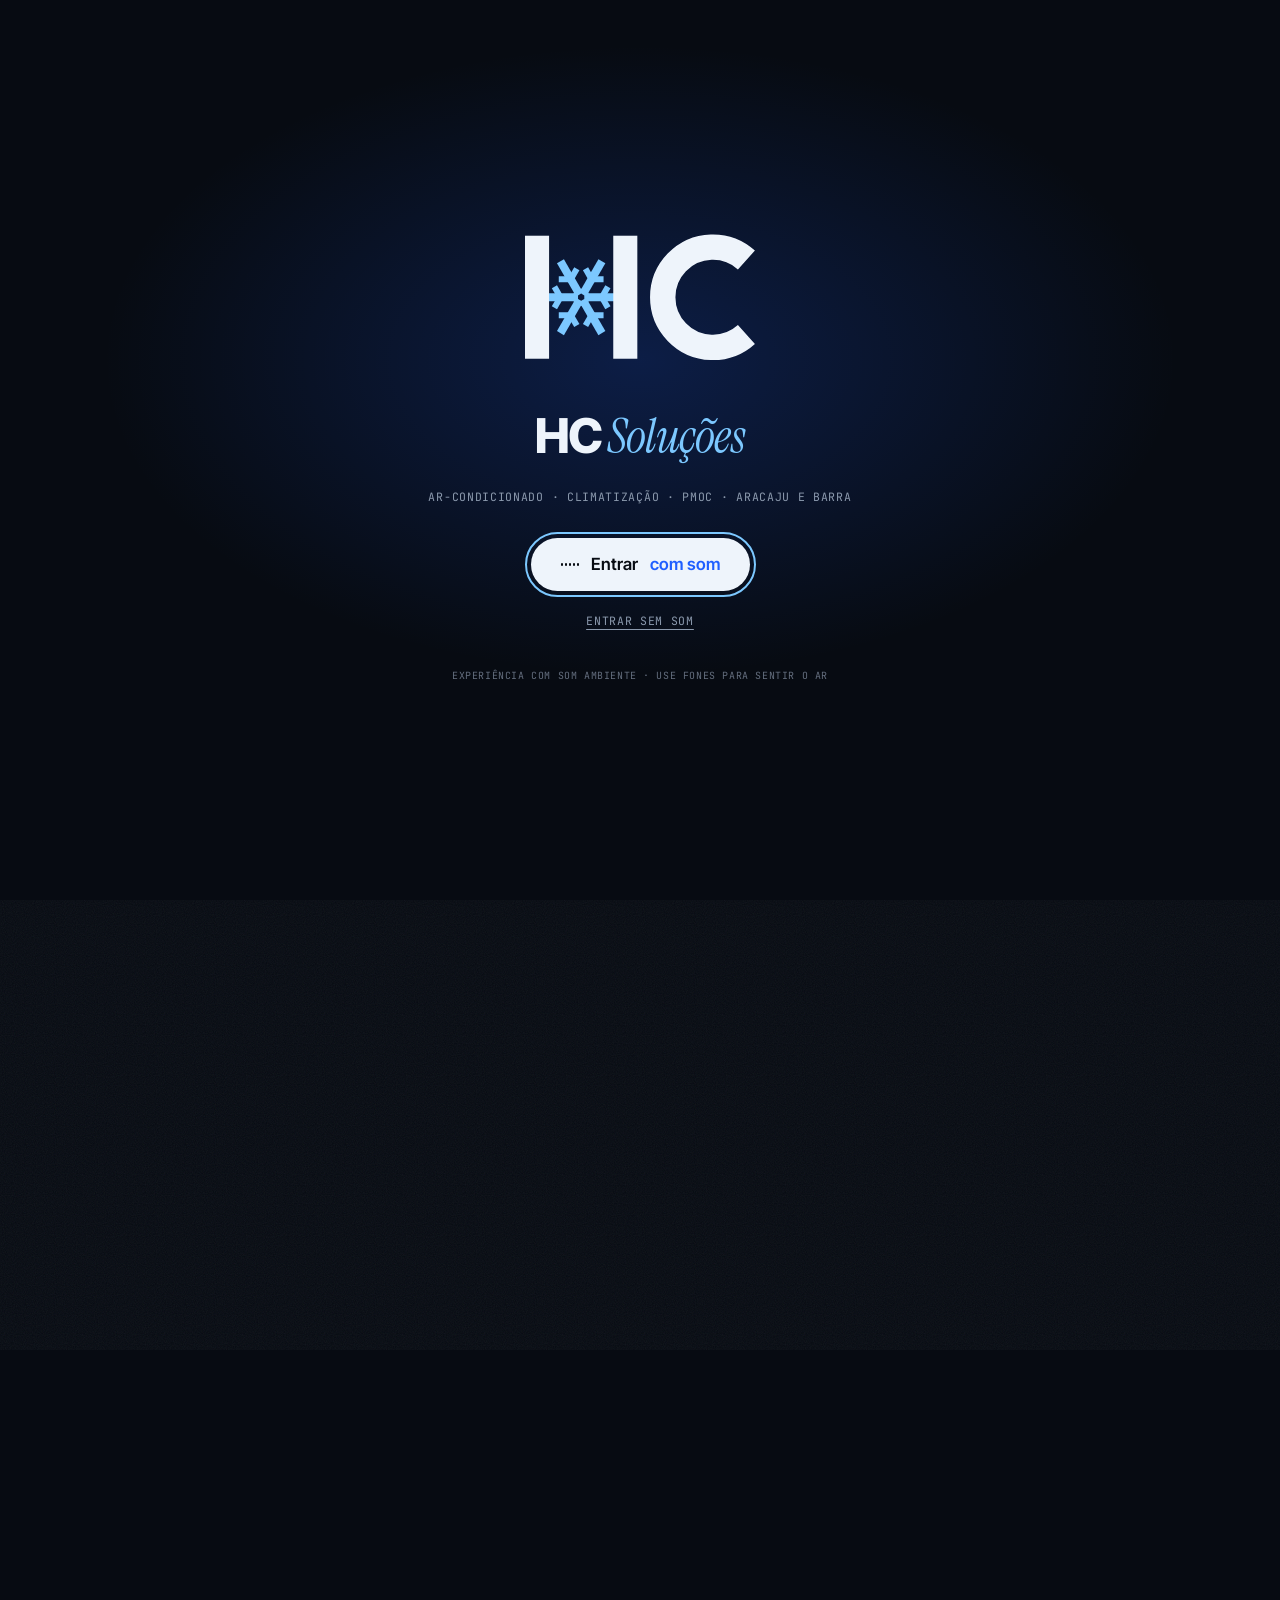
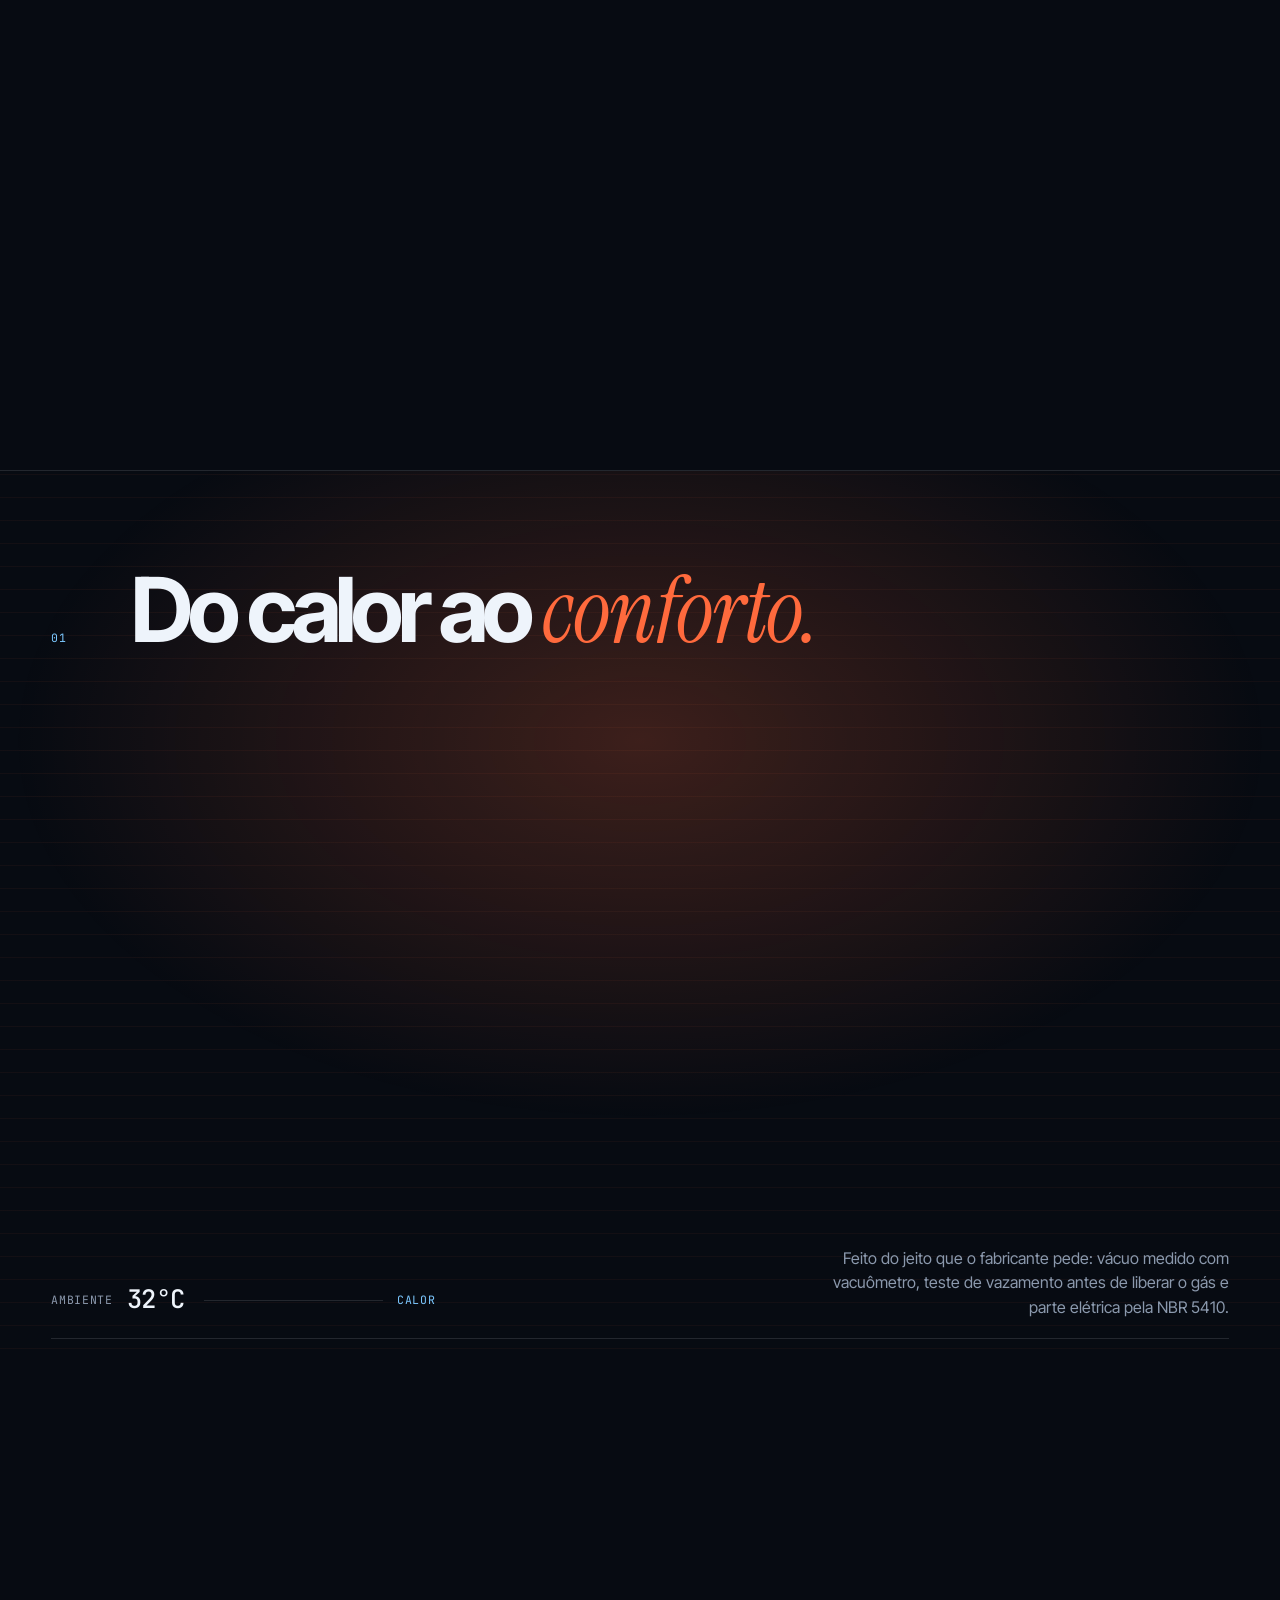
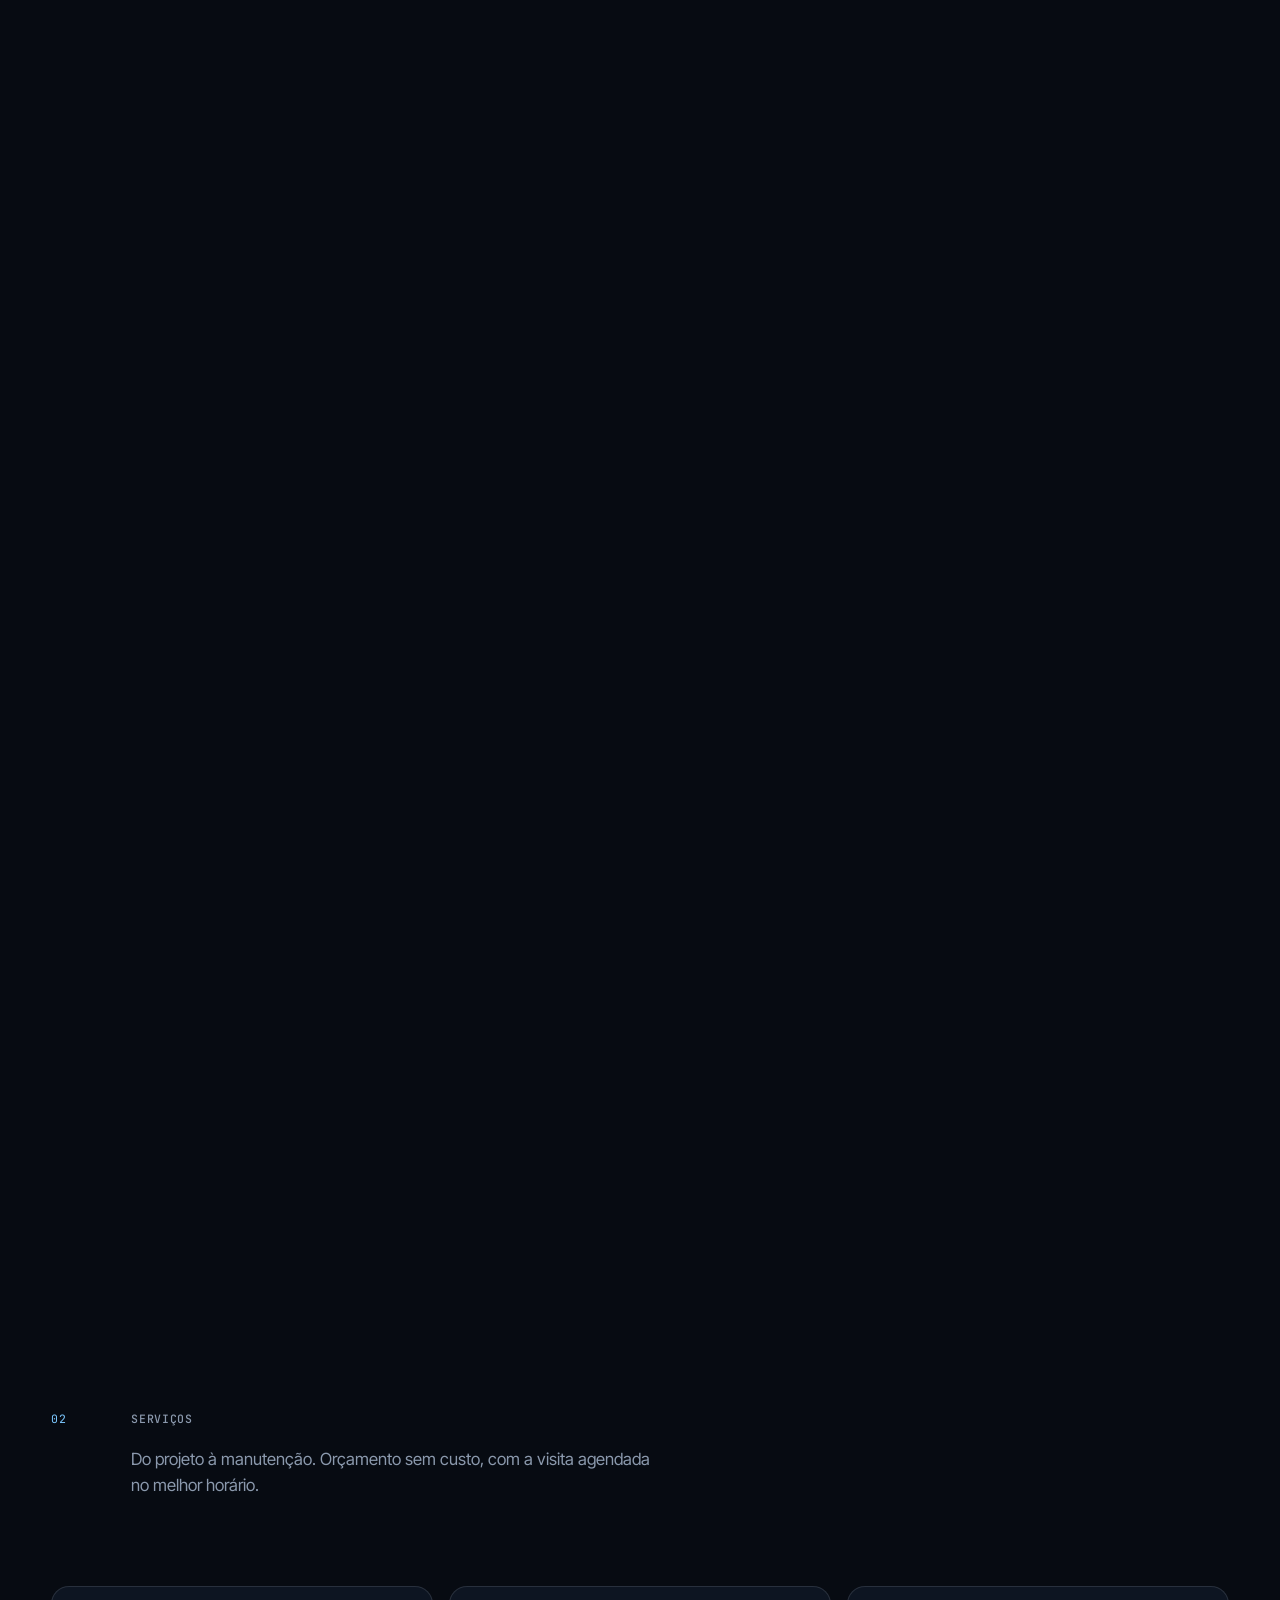
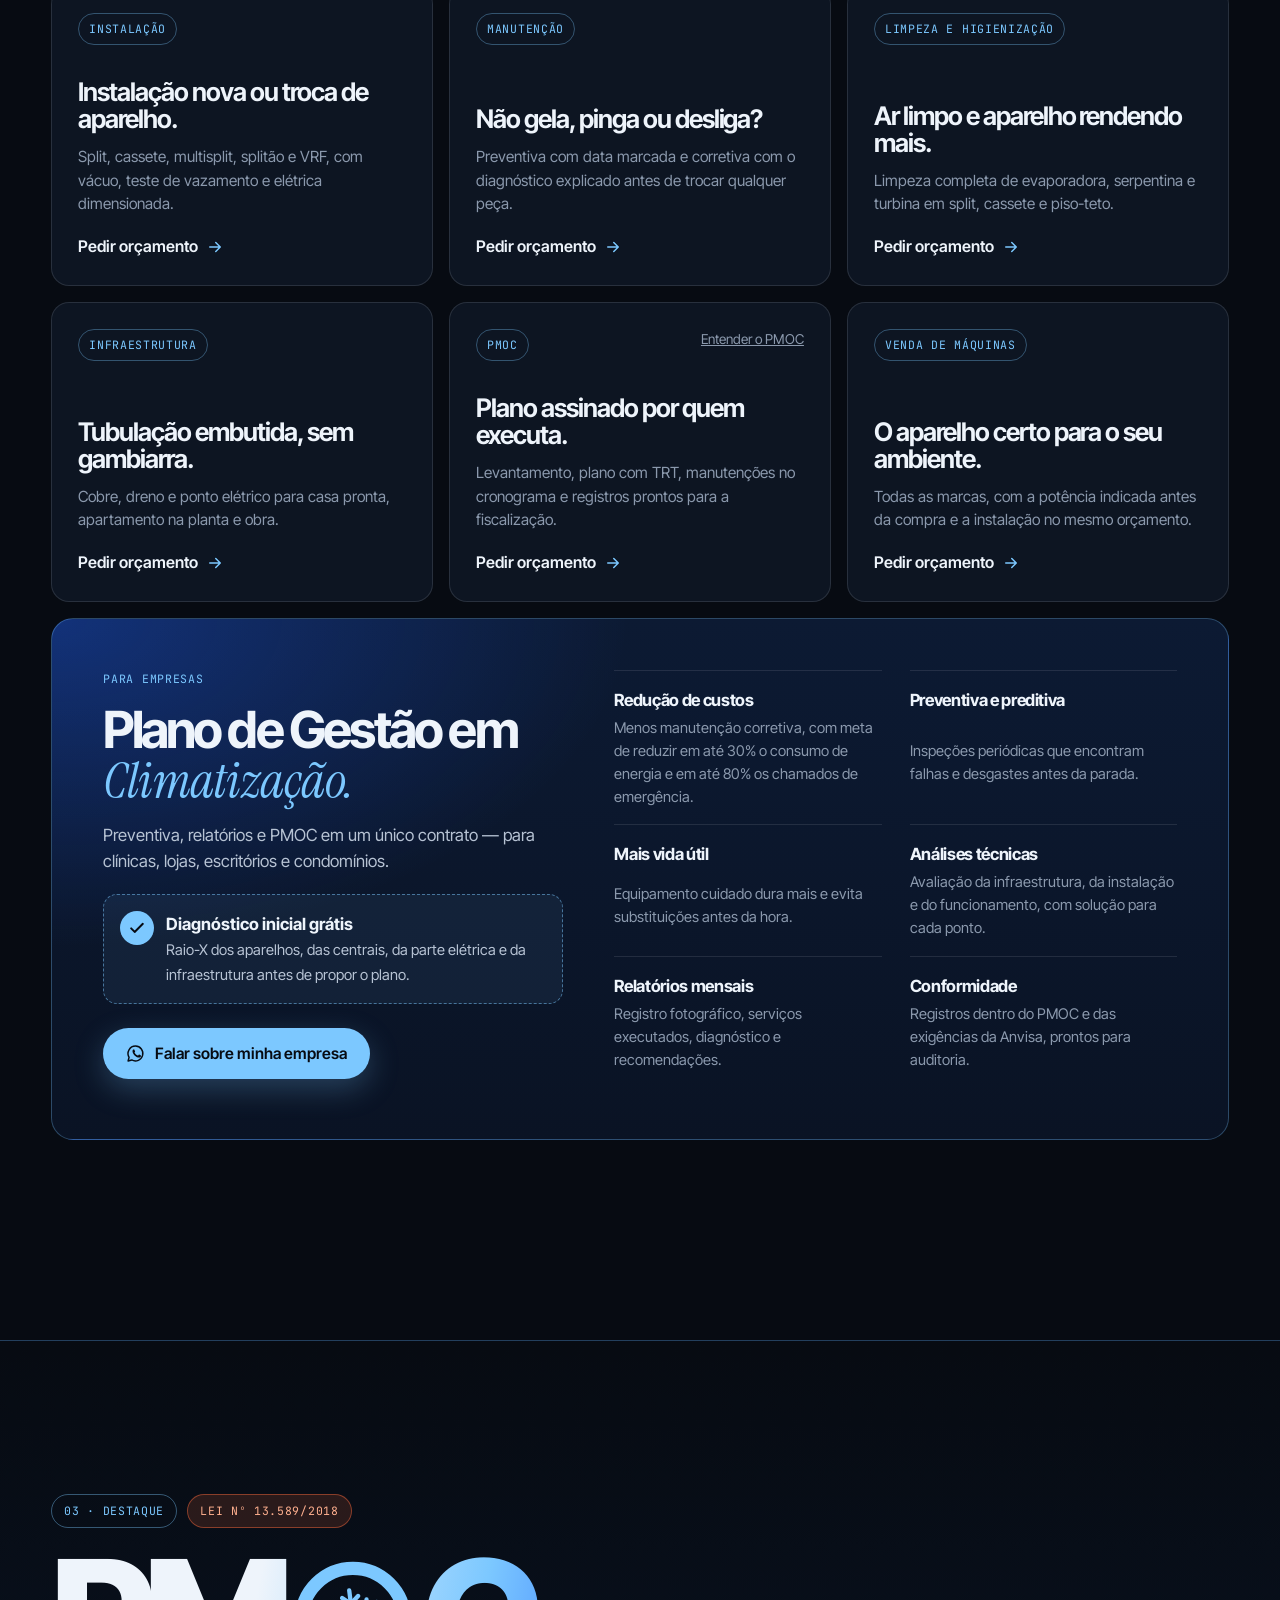
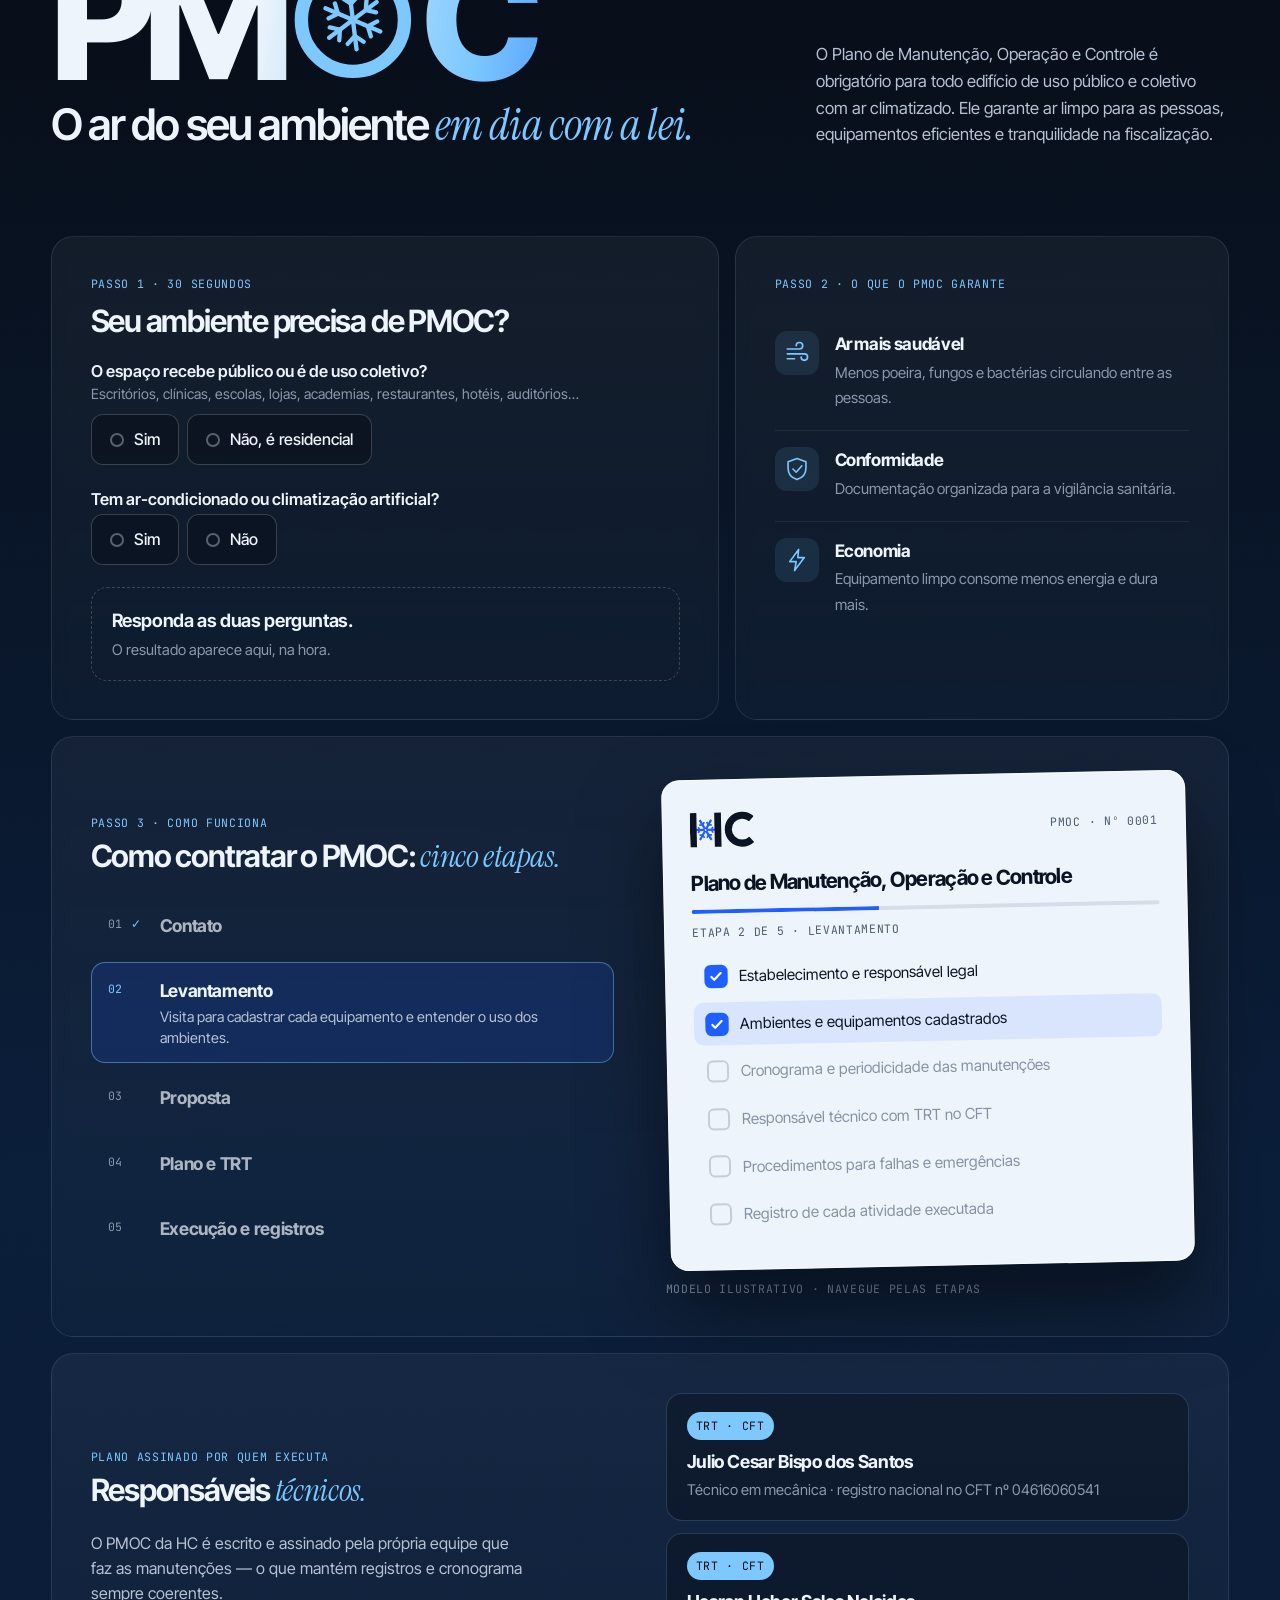
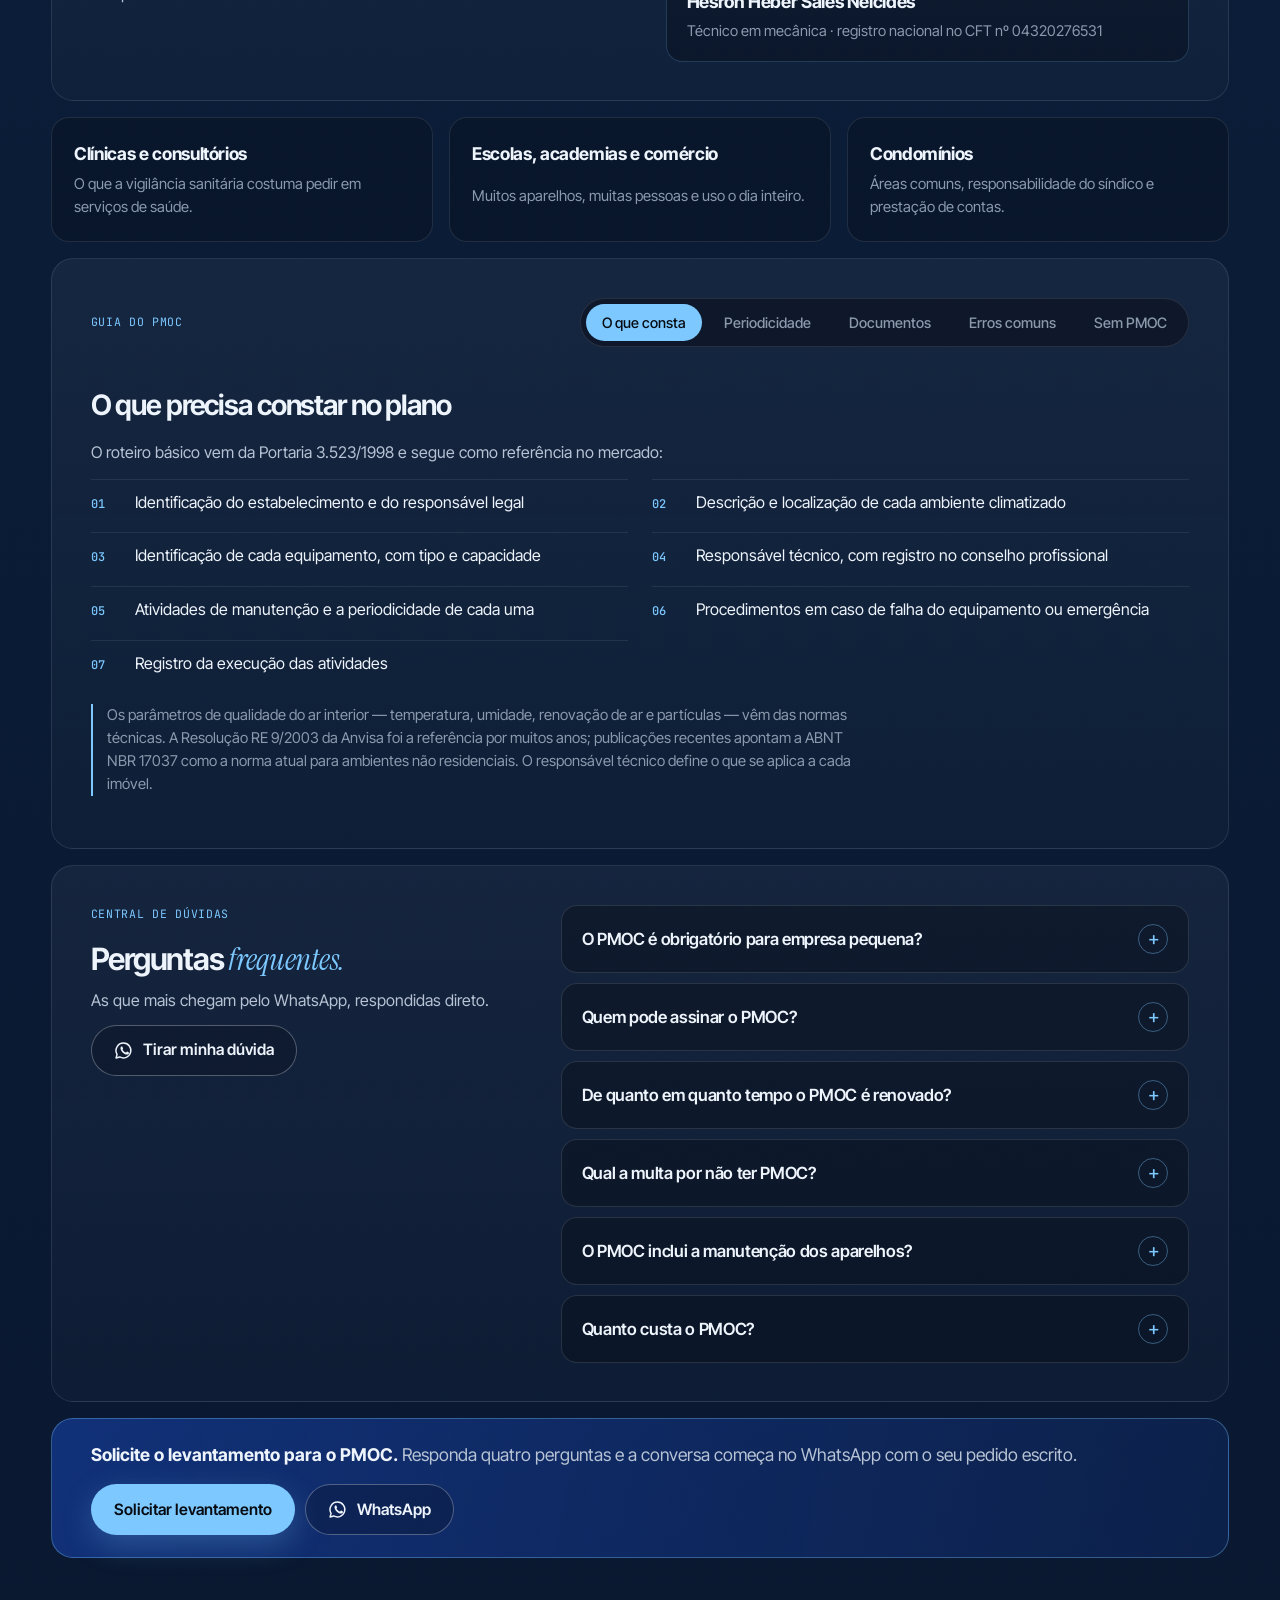
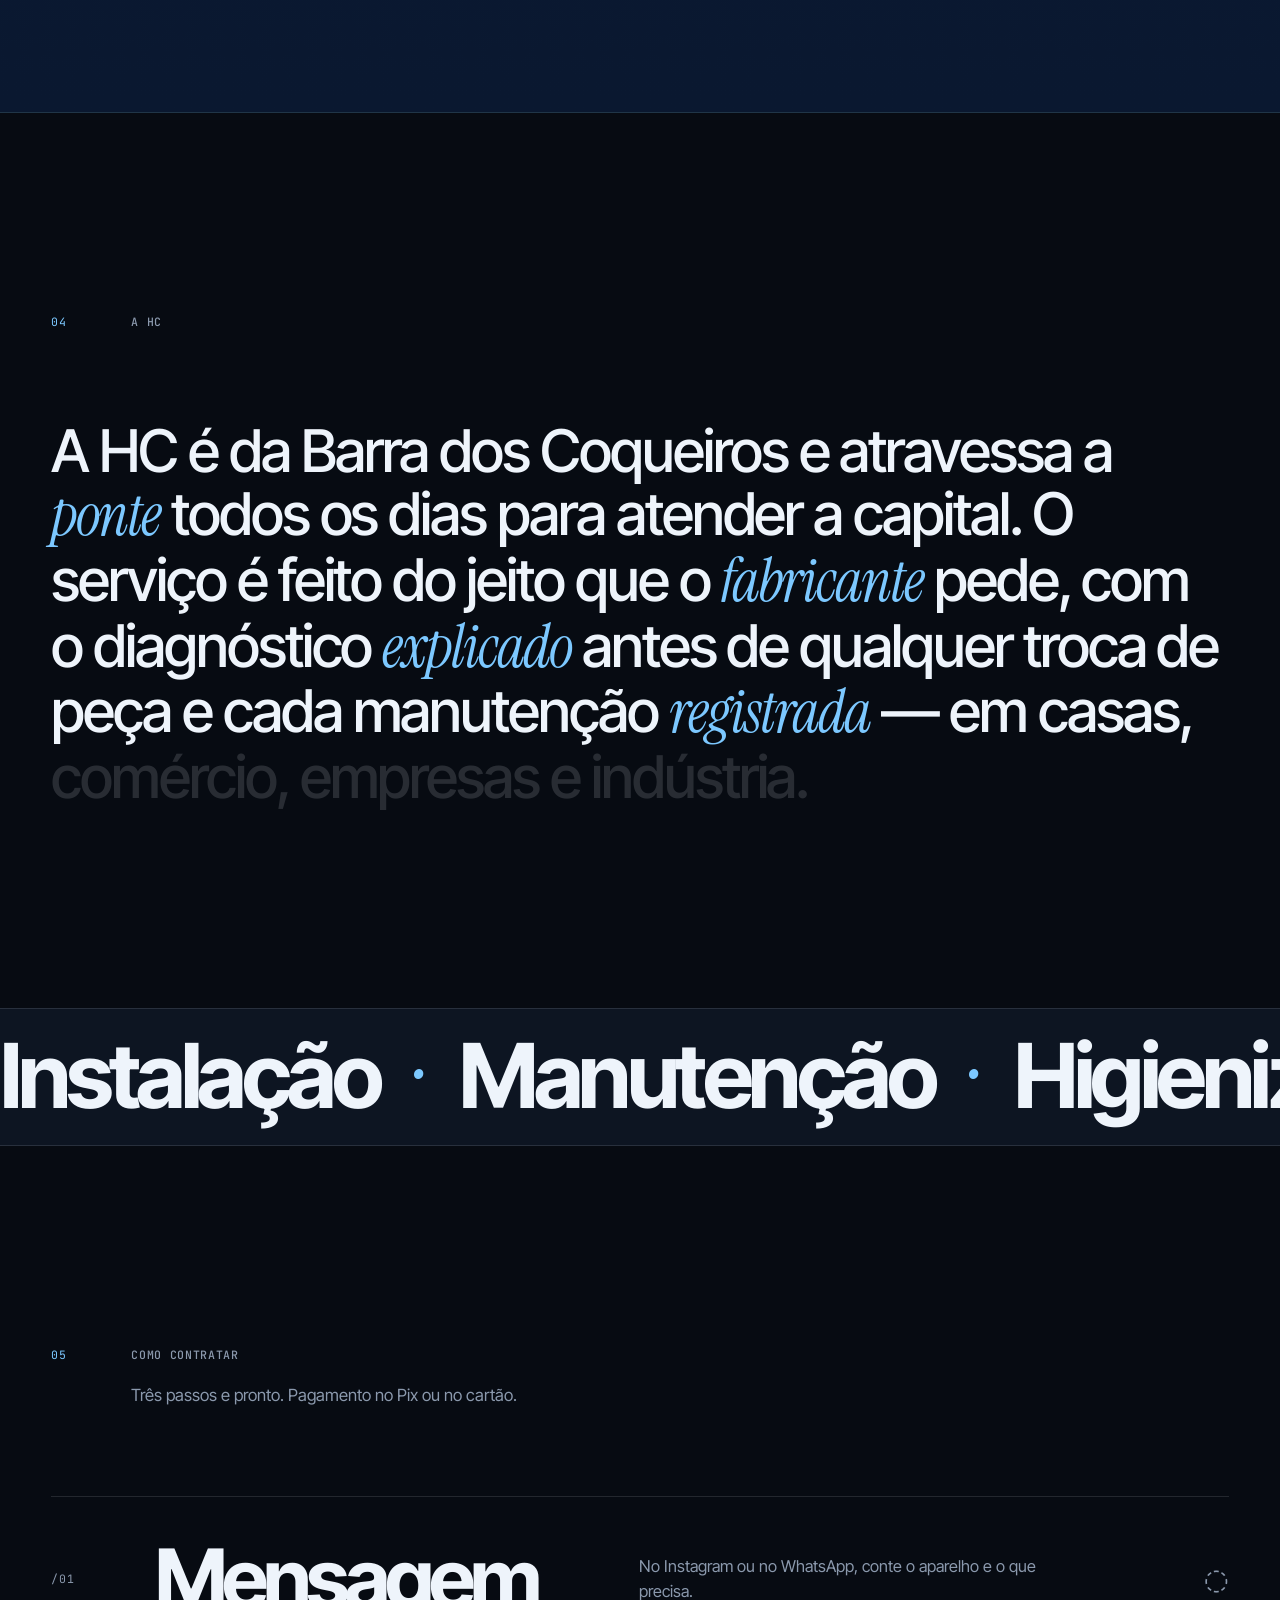
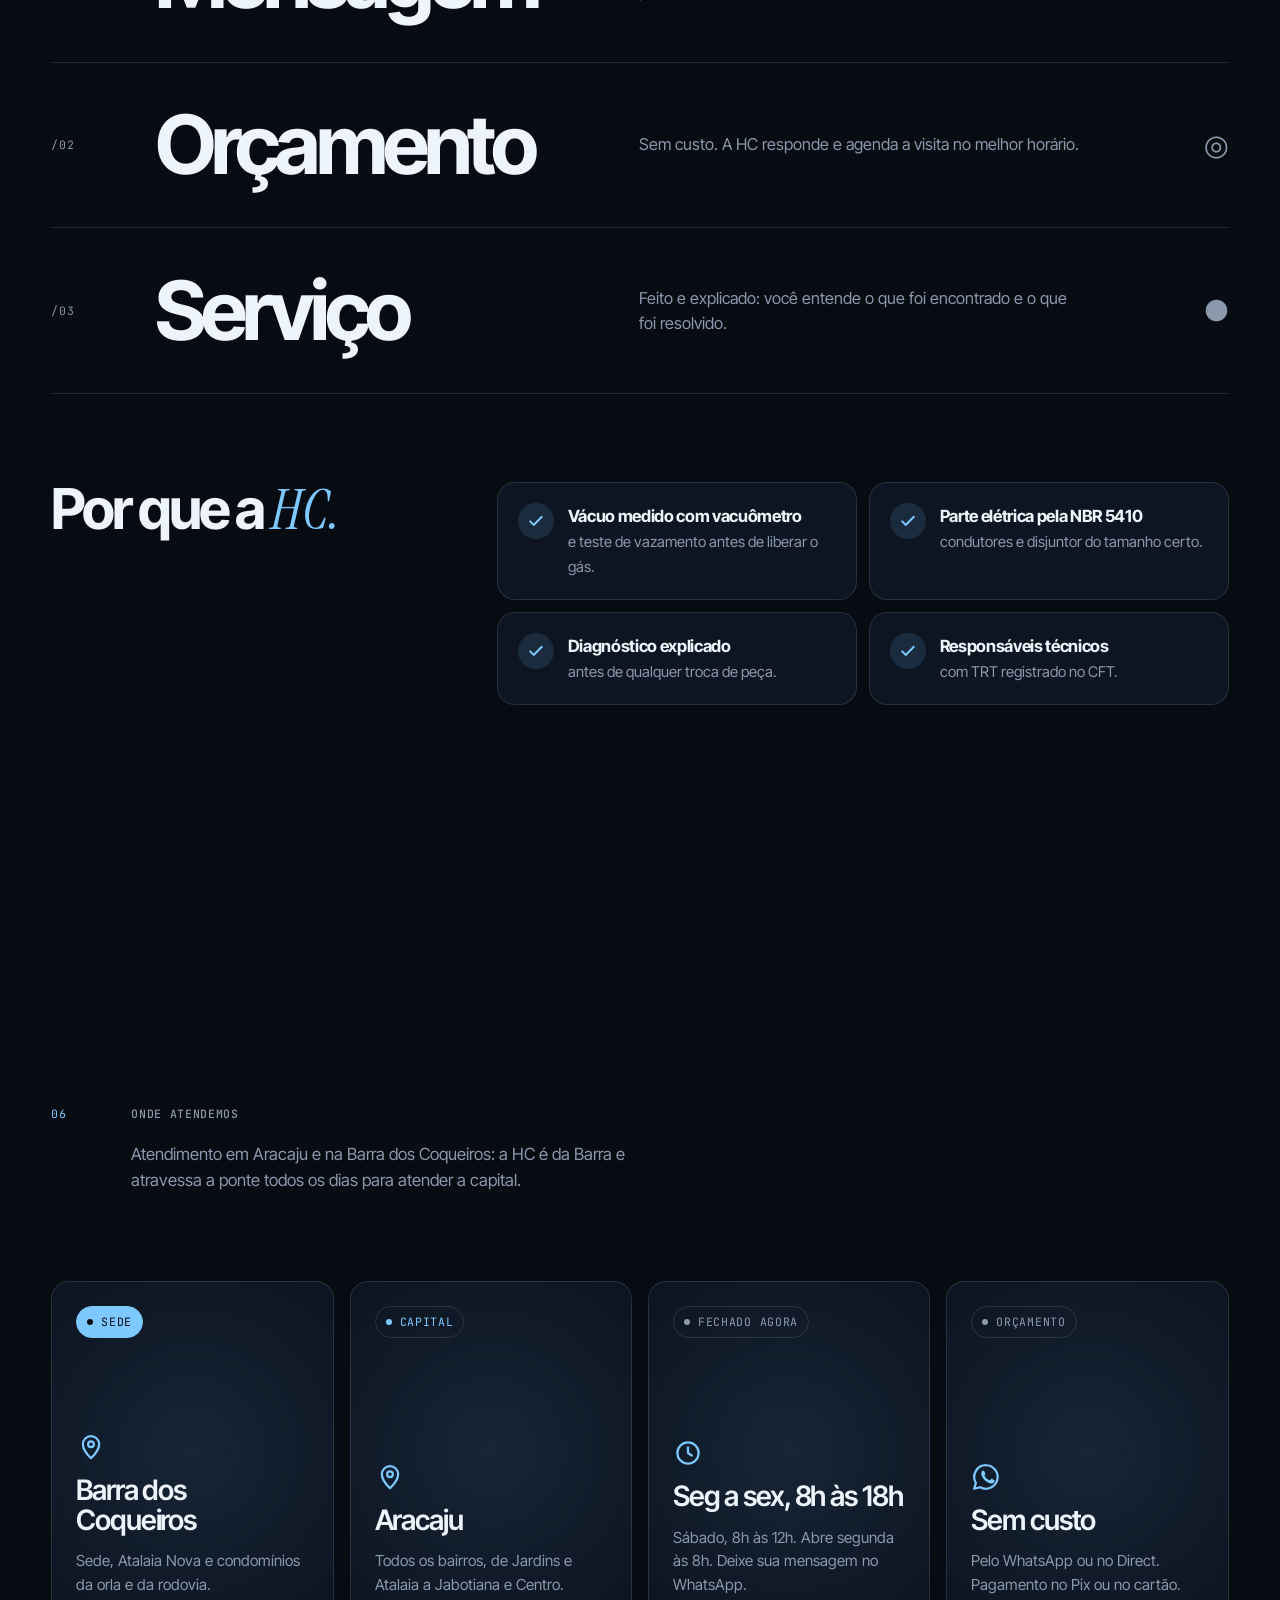
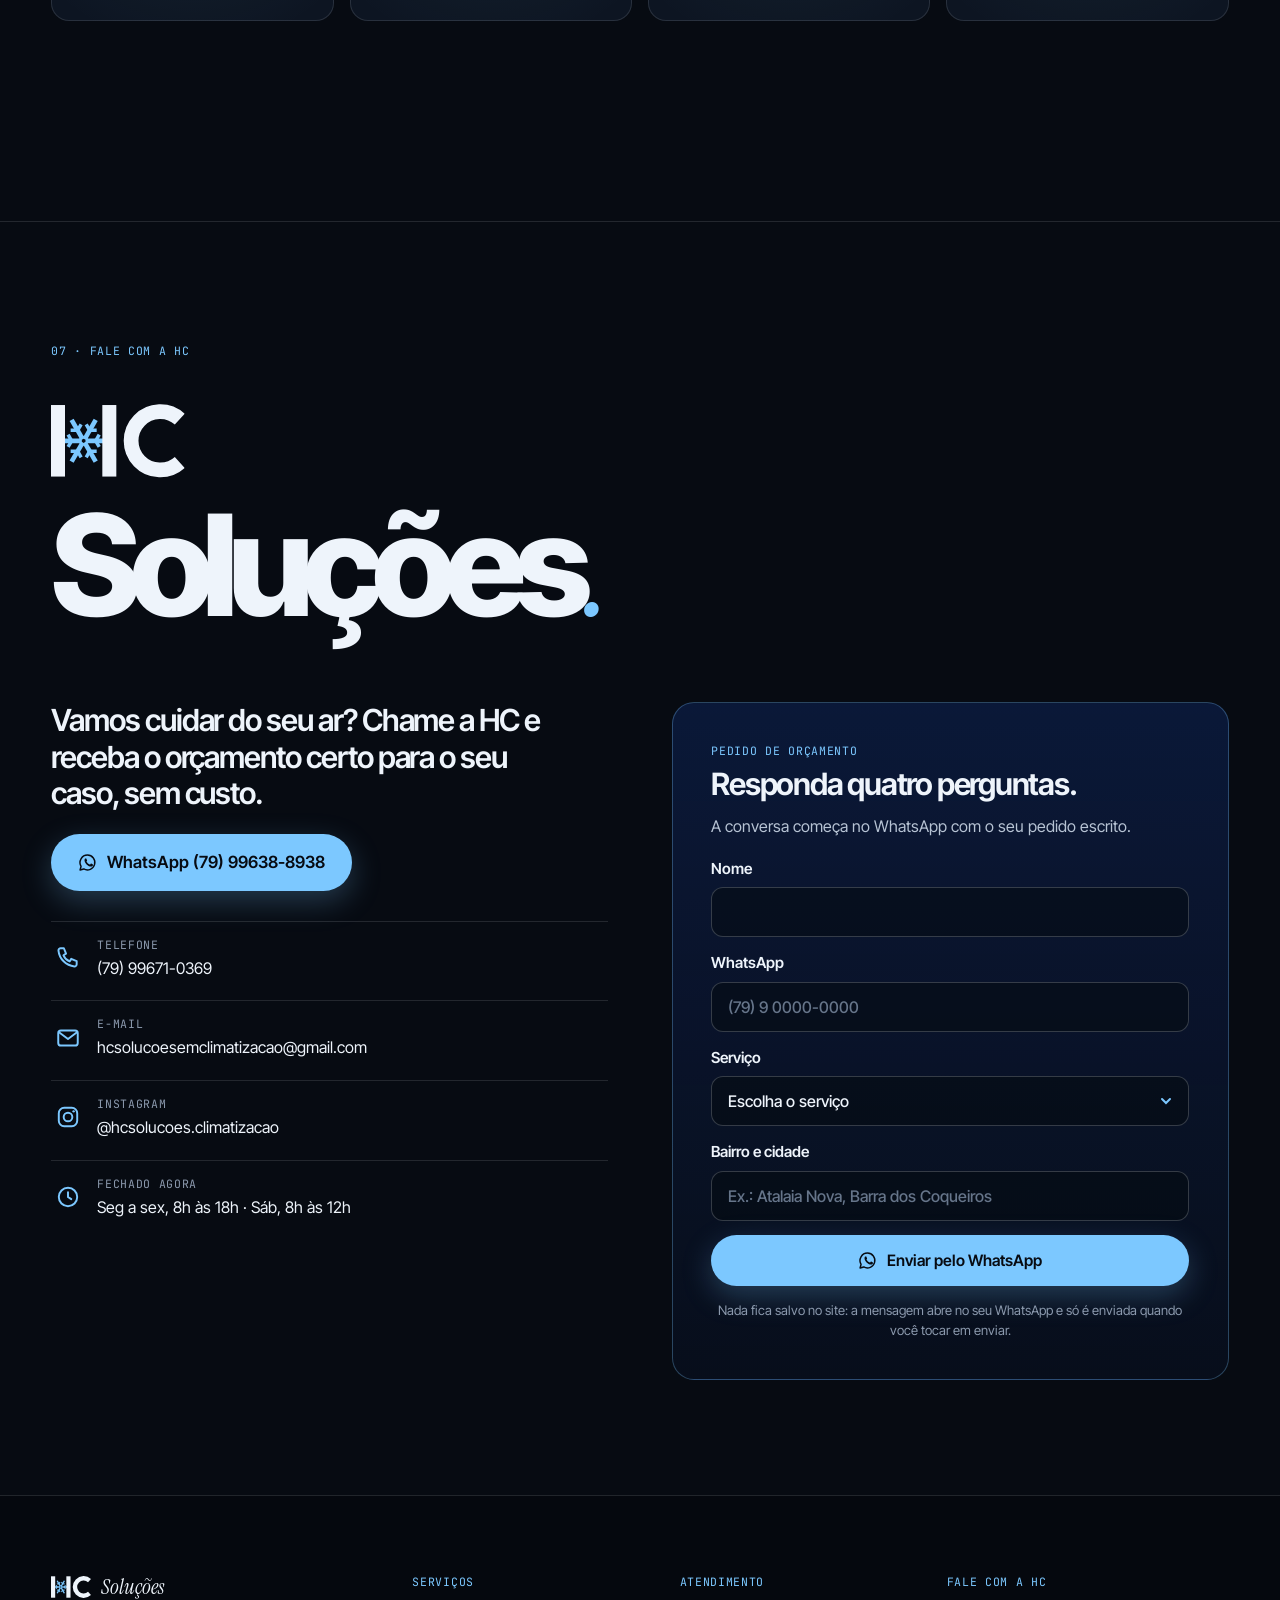
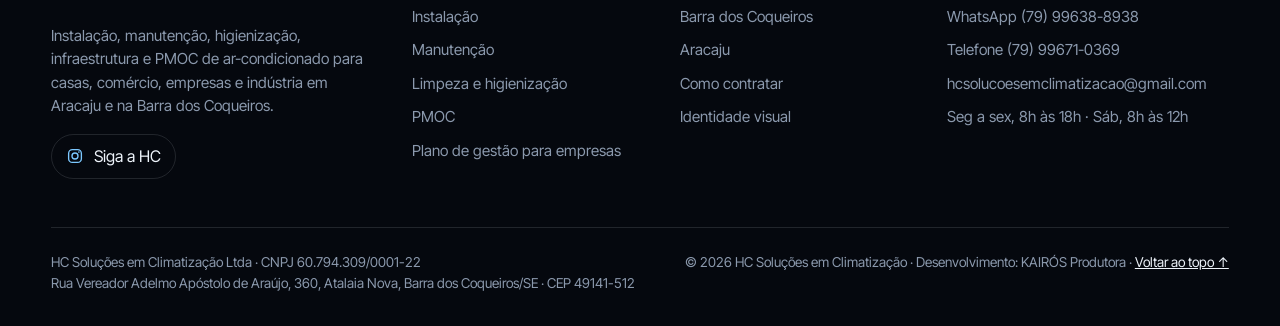
==== index.html @ bd2716fd "Implementa o conteúdo real da HC e as chamadas para ação Contatos, endereço, CNPJ, horário e Instagr" ====
<!doctype html>
<html lang="pt-BR">
<head>
  <meta charset="UTF-8">
  <meta name="viewport" content="width=device-width, initial-scale=1, viewport-fit=cover">
  <meta name="theme-color" content="#070b12">
  <meta name="robots" content="noindex,nofollow">
  <meta name="description" content="Instalação, manutenção, limpeza, infraestrutura e PMOC de ar-condicionado em Aracaju e Barra dos Coqueiros (SE). Orçamento sem custo pelo WhatsApp (79) 99638-8938.">
  <title>HC Soluções em Climatização — Ar-condicionado e PMOC em Aracaju e Barra dos Coqueiros</title>
  <link rel="icon" href="./assets/favicon.svg" type="image/svg+xml">
  <link rel="preconnect" href="https://fonts.googleapis.com">
  <link rel="preconnect" href="https://fonts.gstatic.com" crossorigin>
  <link rel="stylesheet" href="https://fonts.googleapis.com/css2?family=Instrument+Serif:ital@0;1&family=Inter+Tight:wght@400;500;600;700;800&family=JetBrains+Mono:wght@400;500&display=swap">
  <link rel="stylesheet" href="./css/styles.css">
  <script>document.documentElement.classList.add('js');</script>
  <script src="./js/main.js" defer></script>
  <script src="./js/air.js" defer></script>
  <script type="importmap">{ "imports": { "three": "./js/vendor/three/three.module.min.js" } }</script>
  <script type="module" src="./js/split3d.js"></script>
  <script type="application/ld+json">
  {
    "@context": "https://schema.org",
    "@type": "HVACBusiness",
    "name": "HC Soluções em Climatização",
    "legalName": "HC Soluções em Climatização Ltda",
    "taxID": "60.794.309/0001-22",
    "telephone": "+55 79 99638-8938",
    "email": "hcsolucoesemclimatizacao@gmail.com",
    "address": { "@type": "PostalAddress", "streetAddress": "Rua Vereador Adelmo Apóstolo de Araújo, 360, Atalaia Nova", "addressLocality": "Barra dos Coqueiros", "addressRegion": "SE", "postalCode": "49141-512", "addressCountry": "BR" },
    "areaServed": ["Barra dos Coqueiros", "Aracaju"],
    "openingHoursSpecification": [
      { "@type": "OpeningHoursSpecification", "dayOfWeek": ["Monday","Tuesday","Wednesday","Thursday","Friday"], "opens": "08:00", "closes": "18:00" },
      { "@type": "OpeningHoursSpecification", "dayOfWeek": "Saturday", "opens": "08:00", "closes": "12:00" }
    ],
    "sameAs": ["https://www.instagram.com/hcsolucoes.climatizacao/"]
  }
  </script>
</head>
<body>
  <svg width="0" height="0" style="position:absolute" aria-hidden="true">
    <defs><mask id="hc-hole" maskUnits="userSpaceOnUse" x="0" y="0" width="172" height="120"><rect width="172" height="120" fill="#fff"/><polygon points="44.34,61.35 42.00,62.70 39.66,61.35 39.66,58.65 42.00,57.30 44.34,58.65" fill="#000"/></mask></defs>
    <symbol id="hc-symbol" viewBox="0 0 172 120">
      <g class="hc-flake" mask="url(#hc-hole)"><path d="M42.00 60.00L73.00 60.00" style="stroke:var(--flake,#7cc8ff);fill:var(--flake,#7cc8ff)" stroke-width="6" fill="none"/><path d="M57.50 60.00L62.00 52.21" style="stroke:var(--flake,#7cc8ff);fill:var(--flake,#7cc8ff)" stroke-width="4.5" fill="none"/><path d="M57.50 60.00L62.00 67.79" style="stroke:var(--flake,#7cc8ff);fill:var(--flake,#7cc8ff)" stroke-width="4.5" fill="none"/><path d="M42.00 60.00L57.50 86.85" style="stroke:var(--flake,#7cc8ff);fill:var(--flake,#7cc8ff)" stroke-width="6" fill="none"/><path d="M49.75 73.42L58.75 73.42" style="stroke:var(--flake,#7cc8ff);fill:var(--flake,#7cc8ff)" stroke-width="4.5" fill="none"/><path d="M49.75 73.42L45.25 81.22" style="stroke:var(--flake,#7cc8ff);fill:var(--flake,#7cc8ff)" stroke-width="4.5" fill="none"/><path d="M42.00 60.00L26.50 86.85" style="stroke:var(--flake,#7cc8ff);fill:var(--flake,#7cc8ff)" stroke-width="6" fill="none"/><path d="M34.25 73.42L38.75 81.22" style="stroke:var(--flake,#7cc8ff);fill:var(--flake,#7cc8ff)" stroke-width="4.5" fill="none"/><path d="M34.25 73.42L25.25 73.42" style="stroke:var(--flake,#7cc8ff);fill:var(--flake,#7cc8ff)" stroke-width="4.5" fill="none"/><path d="M42.00 60.00L11.00 60.00" style="stroke:var(--flake,#7cc8ff);fill:var(--flake,#7cc8ff)" stroke-width="6" fill="none"/><path d="M26.50 60.00L22.00 67.79" style="stroke:var(--flake,#7cc8ff);fill:var(--flake,#7cc8ff)" stroke-width="4.5" fill="none"/><path d="M26.50 60.00L22.00 52.21" style="stroke:var(--flake,#7cc8ff);fill:var(--flake,#7cc8ff)" stroke-width="4.5" fill="none"/><path d="M42.00 60.00L26.50 33.15" style="stroke:var(--flake,#7cc8ff);fill:var(--flake,#7cc8ff)" stroke-width="6" fill="none"/><path d="M34.25 46.58L25.25 46.58" style="stroke:var(--flake,#7cc8ff);fill:var(--flake,#7cc8ff)" stroke-width="4.5" fill="none"/><path d="M34.25 46.58L38.75 38.78" style="stroke:var(--flake,#7cc8ff);fill:var(--flake,#7cc8ff)" stroke-width="4.5" fill="none"/><path d="M42.00 60.00L57.50 33.15" style="stroke:var(--flake,#7cc8ff);fill:var(--flake,#7cc8ff)" stroke-width="6" fill="none"/><path d="M49.75 46.58L45.25 38.78" style="stroke:var(--flake,#7cc8ff);fill:var(--flake,#7cc8ff)" stroke-width="4.5" fill="none"/><path d="M49.75 46.58L58.75 46.58" style="stroke:var(--flake,#7cc8ff);fill:var(--flake,#7cc8ff)" stroke-width="4.5" fill="none"/><polygon points="47.63,63.25 42.00,66.50 36.37,63.25 36.37,56.75 42.00,53.50 47.63,56.75" style="fill:var(--flake,#7cc8ff);fill:var(--flake,#7cc8ff)"/></g>
      <rect x="0" y="14" width="18" height="92" style="fill:var(--stem,currentColor)"/><rect x="66" y="14" width="18" height="92" style="fill:var(--stem,currentColor)"/><path d="M165.59 32.13A37.5 37.5 0 1 0 165.59 87.87" fill="none" style="stroke:var(--arc,currentColor)" stroke-width="19"/>
    </symbol>
    <symbol id="i-wa" viewBox="0 0 24 24"><path d="M12 2.6a9.4 9.4 0 0 0-8.1 14.2L2.6 21.4l4.7-1.2A9.4 9.4 0 1 0 12 2.6z" fill="none" stroke="currentColor" stroke-width="1.8" stroke-linejoin="round"/><path d="M8.7 7.4c.2-.5.5-.5.8-.5h.6c.2 0 .4.1.5.4l.8 1.9c.1.2.1.4 0 .6l-.5.7c-.1.2-.2.4 0 .6a7.4 7.4 0 0 0 3.9 3.4c.2.1.4 0 .6-.1l.7-.9c.2-.2.4-.2.6-.1l1.8.9c.2.1.4.2.4.4 0 .5-.1 1.2-.5 1.6-.5.5-1.4.9-2.2.8-1.2-.1-3.3-.8-5-2.4-1.6-1.5-2.6-3.3-2.9-4.5-.2-.9 0-1.9.4-2.8z" fill="currentColor"/></symbol>
    <symbol id="i-phone" viewBox="0 0 24 24"><path d="M5.2 3h3l2 5-2.4 1.5a11 11 0 0 0 5.7 5.7L15 12.8l5 2v3a2 2 0 0 1-2.1 2A16.5 16.5 0 0 1 3.2 5.1 2 2 0 0 1 5.2 3z" fill="none" stroke="currentColor" stroke-width="1.8" stroke-linejoin="round"/></symbol>
    <symbol id="i-mail" viewBox="0 0 24 24"><rect x="3" y="5" width="18" height="14" rx="2.5" fill="none" stroke="currentColor" stroke-width="1.8"/><path d="M4 7l8 6 8-6" fill="none" stroke="currentColor" stroke-width="1.8" stroke-linecap="round" stroke-linejoin="round"/></symbol>
    <symbol id="i-ig" viewBox="0 0 24 24"><rect x="3.5" y="3.5" width="17" height="17" rx="5" fill="none" stroke="currentColor" stroke-width="1.8"/><circle cx="12" cy="12" r="4" fill="none" stroke="currentColor" stroke-width="1.8"/><circle cx="17.2" cy="6.8" r="1.1" fill="currentColor"/></symbol>
    <symbol id="i-pin" viewBox="0 0 24 24"><path d="M12 21s-6.5-6.2-6.5-11.2a6.5 6.5 0 1 1 13 0C18.5 14.8 12 21 12 21z" fill="none" stroke="currentColor" stroke-width="1.8" stroke-linejoin="round"/><circle cx="12" cy="9.8" r="2.3" fill="none" stroke="currentColor" stroke-width="1.8"/></symbol>
    <symbol id="i-clock" viewBox="0 0 24 24"><circle cx="12" cy="12" r="8.5" fill="none" stroke="currentColor" stroke-width="1.8"/><path d="M12 7.5V12l3 2" fill="none" stroke="currentColor" stroke-width="1.8" stroke-linecap="round"/></symbol>
    <symbol id="i-check" viewBox="0 0 24 24"><path d="M5 12.5l4.2 4.2L19 7" fill="none" stroke="currentColor" stroke-width="2.4" stroke-linecap="round" stroke-linejoin="round"/></symbol>
    <symbol id="i-arrow" viewBox="0 0 24 24"><path d="M5 12h13M13 6l6 6-6 6" fill="none" stroke="currentColor" stroke-width="2" stroke-linecap="round" stroke-linejoin="round"/></symbol>
    <symbol id="snowflake" viewBox="-12 -12 24 24">
      <g stroke="currentColor" stroke-width="1.6" stroke-linecap="round" fill="none">
        <path d="M0-11V11M-9.5-5.5L9.5 5.5M-9.5 5.5L9.5-5.5"/>
        <path d="M-3-8.5L0-6 3-8.5M-3 8.5L0 6 3 8.5M-8.9-1.7L-5.2-3-5.9-6.8M8.9 1.7L5.2 3 5.9 6.8M-8.9 1.7L-5.2 3-5.9 6.8M8.9-1.7L5.2-3 5.9-6.8"/>
      </g>
    </symbol>
  </svg>
  <div class="intro" data-intro role="dialog" aria-modal="true" aria-labelledby="intro-title" hidden>
    <div class="intro__inner">
      <svg class="intro__symbol" aria-hidden="true"><use href="#hc-symbol"/></svg>
      <p class="intro__title" id="intro-title">HC <em>Soluções</em></p>
      <p class="intro__sub mono">Ar-condicionado · Climatização · PMOC · Aracaju e Barra</p>
      <button class="intro__enter" type="button" data-intro-enter>
        <span class="sound__bars" aria-hidden="true"><i></i><i></i><i></i><i></i><i></i></span>
        Entrar <span class="intro__hint">com som</span>
      </button>
      <button class="intro__mute mono" type="button" data-intro-mute>Entrar sem som</button>
      <p class="intro__note mono">Experiência com som ambiente · use fones para sentir o ar</p>
    </div>
  </div>
  <a class="skip" href="#conteudo">Pular para o conteúdo</a>
  <div class="progress" aria-hidden="true"><span></span></div>
  <div class="grain" aria-hidden="true"></div>
  <canvas class="wind" data-wind aria-hidden="true"></canvas>

  <header class="nav">
    <a class="brand" href="#topo" aria-label="HC Soluções — início">
      <svg class="brand__mark" aria-hidden="true"><use href="#hc-symbol"/></svg><span class="brand__name">Soluções</span>
    </a>
    <nav aria-label="Seções">
      <ul>
        <li><a href="#servicos">Serviços</a></li>
        <li><a href="#pmoc" class="nav__pmoc">PMOC</a></li>
        <li><a href="#como-contratar">Como contratar</a></li>
        <li><a href="#atendimento">Atendimento</a></li>
        <li><a href="#contato">Contato</a></li>
      </ul>
    </nav>
    <div class="nav__end">
      <button class="sound" type="button" data-sound aria-pressed="false" title="Som ambiente: vento e ar-condicionado" hidden>
        <span class="sound__bars" aria-hidden="true"><i></i><i></i><i></i><i></i><i></i></span>
        <span data-sound-label>Ativar som</span>
      </button>
      <a class="nav__cta" href="https://wa.me/5579996388938?text=Ol%C3%A1%2C%20HC%21%20Quero%20um%20or%C3%A7amento." target="_blank" rel="noopener"><svg aria-hidden="true"><use href="#i-wa"/></svg><span>Orçamento</span></a>
    </div>
  </header>

  <main id="conteudo">
    <!-- 00 · HERO: partículas saem do caos e se organizam no símbolo HC conforme o scroll -->
    <section class="hero" id="topo" aria-labelledby="hero-title" data-hero>
      <div class="hero__stage">
        <canvas class="hero__canvas" aria-hidden="true"></canvas>
        <div class="hero__meta mono">
          <span>HC Soluções em Climatização</span>
          <span class="hide-sm">Estado: <b data-hero-state>complexo</b></span>
          <span>Aracaju · Barra dos Coqueiros</span>
        </div>
        <h1 class="hero__title" id="hero-title">
          <span class="line"><span>Do complexo</span></span>
          <span class="line"><span>ao <em>claro.</em></span></span>
        </h1>
        <div class="hero__foot">
          <div class="hero__copy">
            <p>Instalação, manutenção, limpeza, infraestrutura e PMOC de ar-condicionado para casas, comércio, empresas e indústria em Aracaju e na Barra dos Coqueiros.</p>
            <div class="hero__actions">
              <a class="btn btn--primary" href="https://wa.me/5579996388938?text=Ol%C3%A1%2C%20HC%21%20Quero%20um%20or%C3%A7amento." target="_blank" rel="noopener"><svg aria-hidden="true"><use href="#i-wa"/></svg>Orçamento sem custo</a>
              <a class="pmoc-badge" href="#pmoc"><b class="mono">PMOC</b><span>Obrigatório por lei</span><i aria-hidden="true">→</i></a>
            </div>
          </div>
          <div class="hero__meter mono" aria-hidden="true">
            <span>caos</span><span class="meter"><i data-hero-meter></i></span><span>ordem</span>
          </div>
        </div>
      </div>
    </section>

    <!-- 01 · CLIMATIZAÇÃO: o aparelho com a marca; o scroll esfria o ambiente -->
    <section class="climate" id="clima" aria-labelledby="clima-title" data-climate>
      <div class="climate__stage">
        <div class="climate__air" aria-hidden="true"></div>
        <div class="climate__snow" aria-hidden="true" data-snow></div>
        <header class="climate__head">
          <span class="mono idx">01</span>
          <h2 id="clima-title" class="climate__title">Do calor ao <em>conforto.</em></h2>
        </header>
        <figure class="climate__unit" data-split3d>
          <canvas class="split3d" aria-hidden="true"></canvas>
          <svg class="split" viewBox="0 0 960 360" role="img" aria-labelledby="split-title">
            <title id="split-title">Aparelho de ar-condicionado split com a marca HC Soluções</title>
            <defs>
              <linearGradient id="ac-body" x1="0" y1="0" x2="0" y2="1">
                <stop offset="0" stop-color="#fbfdff"/><stop offset=".62" stop-color="#e7edf4"/><stop offset="1" stop-color="#c9d3df"/>
              </linearGradient>
              <linearGradient id="ac-sheen" x1="0" y1="0" x2="1" y2="0">
                <stop offset="0" stop-color="#fff" stop-opacity="0"/><stop offset=".5" stop-color="#fff" stop-opacity=".7"/><stop offset="1" stop-color="#fff" stop-opacity="0"/>
              </linearGradient>
              <linearGradient id="ac-air" x1="0" y1="0" x2="0" y2="1">
                <stop offset="0" stop-color="#7cc8ff" stop-opacity=".9"/><stop offset="1" stop-color="#7cc8ff" stop-opacity="0"/>
              </linearGradient>
              <filter id="ac-shadow" x="-10%" y="-20%" width="120%" height="160%">
                <feDropShadow dx="0" dy="26" stdDeviation="22" flood-color="#000" flood-opacity=".55"/>
              </filter>
            </defs>
            <g class="split__air" stroke="url(#ac-air)" stroke-width="2.4" fill="none" stroke-linecap="round">
              <path d="M150 236C150 286 110 320 70 356"/>
              <path d="M270 238C266 292 236 330 210 358"/>
              <path d="M400 240C398 296 386 330 376 358"/>
              <path d="M530 240C532 296 546 330 556 358"/>
              <path d="M660 238C664 292 694 330 720 358"/>
              <path d="M790 236C792 286 840 320 890 356"/>
            </g>
            <g filter="url(#ac-shadow)">
              <rect x="40" y="24" width="880" height="214" rx="44" fill="url(#ac-body)"/>
            </g>
            <rect x="96" y="34" width="768" height="3" rx="1.5" fill="url(#ac-sheen)"/>
            <path d="M84 176H876" stroke="#000" stroke-opacity=".07"/>
            <rect x="96" y="196" width="768" height="28" rx="14" fill="#0a1424"/>
            <rect class="split__glow" x="110" y="204" width="740" height="10" rx="5" fill="#7cc8ff"/>
            <g class="split__flap"><rect x="100" y="198" width="760" height="22" rx="11" fill="#dde5ee"/><rect x="100" y="198" width="760" height="3" rx="1.5" fill="#fff" opacity=".8"/></g>
            <image href="./assets/logo/hc-logo-horizontal-aparelho.svg" x="96" y="80" width="240" height="59"/>
            <g class="split__display">
              <rect x="730" y="78" width="134" height="66" rx="16" fill="#0a1424"/>
              <circle cx="748" cy="94" r="3" fill="#7cc8ff" class="split__led"/>
              <text x="806" y="127" text-anchor="middle" class="split__temp" data-temp-display>22°</text>
              <text x="758" y="97" class="split__mode">COOL</text>
            </g>
          </svg>
        </figure>
        <div class="climate__foot">
          <p class="climate__readout mono" aria-live="off">
            <span>Ambiente</span>
            <b><span data-temp>22</span>°C</b>
            <span class="meter"><i data-climate-meter></i></span>
            <span data-climate-state>Conforto</span>
          </p>
          <p class="climate__copy">Feito do jeito que o fabricante pede: vácuo medido com vacuômetro, teste de vazamento antes de liberar o gás e parte elétrica pela NBR 5410.</p>
        </div>
      </div>
    </section>

    <!-- 02 · SERVIÇOS -->
    <section class="services section" id="servicos" aria-labelledby="servicos-title">
      <header class="section__head">
        <span class="mono idx">02</span>
        <h2 id="servicos-title" class="mono label">Serviços</h2>
        <p class="section__lede">Do projeto à manutenção. Orçamento sem custo, com a visita agendada no melhor horário.</p>
      </header>
      <ul class="svc-grid">
        <li class="svc">
          <span class="mono svc__tag">Instalação</span>
          <h3>Instalação nova ou troca de aparelho.</h3>
          <p>Split, cassete, multisplit, splitão e VRF, com vácuo, teste de vazamento e elétrica dimensionada.</p>
          <a class="svc__cta" href="https://wa.me/5579996388938?text=Ol%C3%A1%2C%20HC%21%20Quero%20um%20or%C3%A7amento%20de%20instala%C3%A7%C3%A3o." target="_blank" rel="noopener">Pedir orçamento <svg aria-hidden="true"><use href="#i-arrow"/></svg></a>
        </li>
        <li class="svc">
          <span class="mono svc__tag">Manutenção</span>
          <h3>Não gela, pinga ou desliga?</h3>
          <p>Preventiva com data marcada e corretiva com o diagnóstico explicado antes de trocar qualquer peça.</p>
          <a class="svc__cta" href="https://wa.me/5579996388938?text=Ol%C3%A1%2C%20HC%21%20Quero%20um%20or%C3%A7amento%20de%20manuten%C3%A7%C3%A3o." target="_blank" rel="noopener">Pedir orçamento <svg aria-hidden="true"><use href="#i-arrow"/></svg></a>
        </li>
        <li class="svc">
          <span class="mono svc__tag">Limpeza e higienização</span>
          <h3>Ar limpo e aparelho rendendo mais.</h3>
          <p>Limpeza completa de evaporadora, serpentina e turbina em split, cassete e piso-teto.</p>
          <a class="svc__cta" href="https://wa.me/5579996388938?text=Ol%C3%A1%2C%20HC%21%20Quero%20um%20or%C3%A7amento%20de%20limpeza%20e%20higieniza%C3%A7%C3%A3o." target="_blank" rel="noopener">Pedir orçamento <svg aria-hidden="true"><use href="#i-arrow"/></svg></a>
        </li>
        <li class="svc">
          <span class="mono svc__tag">Infraestrutura</span>
          <h3>Tubulação embutida, sem gambiarra.</h3>
          <p>Cobre, dreno e ponto elétrico para casa pronta, apartamento na planta e obra.</p>
          <a class="svc__cta" href="https://wa.me/5579996388938?text=Ol%C3%A1%2C%20HC%21%20Quero%20um%20or%C3%A7amento%20de%20infraestrutura%20%28tubula%C3%A7%C3%A3o%2C%20dreno%20e%20el%C3%A9trica%29." target="_blank" rel="noopener">Pedir orçamento <svg aria-hidden="true"><use href="#i-arrow"/></svg></a>
        </li>
        <li class="svc">
          <span class="mono svc__tag">PMOC</span>
          <h3>Plano assinado por quem executa.</h3>
          <p>Levantamento, plano com TRT, manutenções no cronograma e registros prontos para a fiscalização.</p>
          <a class="svc__more" href="#pmoc">Entender o PMOC</a>
          <a class="svc__cta" href="https://wa.me/5579996388938?text=Ol%C3%A1%2C%20HC%21%20Quero%20solicitar%20o%20levantamento%20para%20o%20PMOC." target="_blank" rel="noopener">Pedir orçamento <svg aria-hidden="true"><use href="#i-arrow"/></svg></a>
        </li>
        <li class="svc">
          <span class="mono svc__tag">Venda de máquinas</span>
          <h3>O aparelho certo para o seu ambiente.</h3>
          <p>Todas as marcas, com a potência indicada antes da compra e a instalação no mesmo orçamento.</p>
          <a class="svc__cta" href="https://wa.me/5579996388938?text=Ol%C3%A1%2C%20HC%21%20Quero%20ajuda%20para%20escolher%20e%20comprar%20um%20aparelho." target="_blank" rel="noopener">Pedir orçamento <svg aria-hidden="true"><use href="#i-arrow"/></svg></a>
        </li>
      </ul>

      <div class="biz" id="empresas">
        <div class="biz__intro">
          <p class="mono biz__tag">Para empresas</p>
          <h3 class="biz__title">Plano de Gestão em <em>Climatização.</em></h3>
          <p class="biz__lede">Preventiva, relatórios e PMOC em um único contrato — para clínicas, lojas, escritórios e condomínios.</p>
          <div class="biz__free">
            <svg aria-hidden="true"><use href="#i-check"/></svg>
            <div><b>Diagnóstico inicial grátis</b><span>Raio-X dos aparelhos, das centrais, da parte elétrica e da infraestrutura antes de propor o plano.</span></div>
          </div>
          <a class="btn btn--primary" href="https://wa.me/5579996388938?text=EMPRESA%20%E2%80%94%20Ol%C3%A1%2C%20HC%21%20Quero%20conhecer%20o%20Plano%20de%20Gest%C3%A3o%20em%20Climatiza%C3%A7%C3%A3o." target="_blank" rel="noopener"><svg aria-hidden="true"><use href="#i-wa"/></svg>Falar sobre minha empresa</a>
        </div>
        <ul class="biz__list">
          <li><b>Redução de custos</b><span>Menos manutenção corretiva, com meta de reduzir em até 30% o consumo de energia e em até 80% os chamados de emergência.</span></li>
          <li><b>Preventiva e preditiva</b><span>Inspeções periódicas que encontram falhas e desgastes antes da parada.</span></li>
          <li><b>Mais vida útil</b><span>Equipamento cuidado dura mais e evita substituições antes da hora.</span></li>
          <li><b>Análises técnicas</b><span>Avaliação da infraestrutura, da instalação e do funcionamento, com solução para cada ponto.</span></li>
          <li><b>Relatórios mensais</b><span>Registro fotográfico, serviços executados, diagnóstico e recomendações.</span></li>
          <li><b>Conformidade</b><span>Registros dentro do PMOC e das exigências da Anvisa, prontos para auditoria.</span></li>
        </ul>
      </div>
    </section>

    <!-- 03 · PMOC: destaque -->
    <section class="pmoc" id="pmoc" aria-labelledby="pmoc-title">
      <div class="pmoc__glow" aria-hidden="true"></div>

      <header class="pmoc__head">
        <div class="pmoc__eyebrow">
          <span class="mono pmoc__tag">03 · Destaque</span>
          <span class="mono pmoc__law">Lei nº 13.589/2018</span>
        </div>
        <h2 id="pmoc-title" class="pmoc__title">
          <span class="pmoc__word" aria-label="PMOC"><span aria-hidden="true">PM</span><span class="pmoc__o" aria-hidden="true"><svg viewBox="-34 -34 68 68"><circle r="27" fill="none" stroke="currentColor" stroke-width="7"/><g><use href="#snowflake" x="-17" y="-17" width="34" height="34"/><animateTransform attributeName="transform" type="rotate" from="0 0 0" to="360 0 0" dur="18s" repeatCount="indefinite"/></g></svg></span><span aria-hidden="true">C</span></span>
          <span class="pmoc__claim">O ar do seu ambiente <em>em dia com a lei.</em></span>
        </h2>
        <p class="pmoc__lede">O Plano de Manutenção, Operação e Controle é obrigatório para todo edifício de uso público e coletivo com ar climatizado. Ele garante ar limpo para as pessoas, equipamentos eficientes e tranquilidade na fiscalização.</p>
      </header>

      <!-- Passo 1 e 2: precisa? / o que garante -->
      <div class="pmoc__row">
        <form class="check" data-check aria-labelledby="check-title" onsubmit="return false">
          <p class="mono check__step">Passo 1 · 30 segundos</p>
          <h3 id="check-title" class="check__title">Seu ambiente precisa de PMOC?</h3>
          <fieldset class="check__q">
            <legend>O espaço recebe público ou é de uso coletivo?</legend>
            <p class="check__hint">Escritórios, clínicas, escolas, lojas, academias, restaurantes, hotéis, auditórios…</p>
            <div class="check__opts">
              <label><input type="radio" name="uso" value="sim"><span>Sim</span></label>
              <label><input type="radio" name="uso" value="nao"><span>Não, é residencial</span></label>
            </div>
          </fieldset>
          <fieldset class="check__q">
            <legend>Tem ar-condicionado ou climatização artificial?</legend>
            <div class="check__opts">
              <label><input type="radio" name="clima" value="sim"><span>Sim</span></label>
              <label><input type="radio" name="clima" value="nao"><span>Não</span></label>
            </div>
          </fieldset>
          <div class="check__result" data-check-result aria-live="polite" data-state="idle">
            <p class="check__verdict" data-check-verdict>Responda as duas perguntas.</p>
            <p class="check__detail" data-check-detail>O resultado aparece aqui, na hora.</p>
          </div>
        </form>

        <div class="gains">
          <p class="mono check__step">Passo 2 · O que o PMOC garante</p>
          <ul class="gains__list">
            <li>
              <svg viewBox="0 0 32 32" aria-hidden="true"><path d="M4 11h15a4 4 0 1 0-4-4M4 17h21a4 4 0 1 1-4 4M4 23h9"/></svg>
              <div><b>Ar mais saudável</b><span>Menos poeira, fungos e bactérias circulando entre as pessoas.</span></div>
            </li>
            <li>
              <svg viewBox="0 0 32 32" aria-hidden="true"><path d="M16 3l11 4v8c0 7-5 12-11 14C10 27 5 22 5 15V7z"/><path d="M11 16l4 4 7-8"/></svg>
              <div><b>Conformidade</b><span>Documentação organizada para a vigilância sanitária.</span></div>
            </li>
            <li>
              <svg viewBox="0 0 32 32" aria-hidden="true"><path d="M18 3L7 18h8l-2 11 12-16h-8z"/></svg>
              <div><b>Economia</b><span>Equipamento limpo consome menos energia e dura mais.</span></div>
            </li>
          </ul>
        </div>
      </div>

      <!-- Passo 3: como funciona (etapas ligadas ao documento) -->
      <div class="flow" data-flow>
        <div class="flow__steps">
          <p class="mono check__step">Passo 3 · Como funciona</p>
          <h3 class="flow__title">Como contratar o PMOC: <em>cinco etapas.</em></h3>
          <div class="flow__tabs" role="tablist" aria-label="Etapas para contratar o PMOC" aria-orientation="vertical">
            <button class="flow__tab" role="tab" id="flow-t1" aria-controls="flow-p" aria-selected="true" tabindex="0" data-step="1">
              <span class="mono">01</span><b>Contato</b><small>Você informa o tipo de estabelecimento, o endereço e quantos aparelhos existem, se souber.</small>
            </button>
            <button class="flow__tab" role="tab" id="flow-t2" aria-controls="flow-p" aria-selected="false" tabindex="-1" data-step="2">
              <span class="mono">02</span><b>Levantamento</b><small>Visita para cadastrar cada equipamento e entender o uso dos ambientes.</small>
            </button>
            <button class="flow__tab" role="tab" id="flow-t3" aria-controls="flow-p" aria-selected="false" tabindex="-1" data-step="3">
              <span class="mono">03</span><b>Proposta</b><small>Valor do plano e da execução mensal, com o cronograma proposto.</small>
            </button>
            <button class="flow__tab" role="tab" id="flow-t4" aria-controls="flow-p" aria-selected="false" tabindex="-1" data-step="4">
              <span class="mono">04</span><b>Plano e TRT</b><small>Elaboração do documento e assinatura do responsável técnico.</small>
            </button>
            <button class="flow__tab" role="tab" id="flow-t5" aria-controls="flow-p" aria-selected="false" tabindex="-1" data-step="5">
              <span class="mono">05</span><b>Execução e registros</b><small>Manutenções nas datas previstas e relatórios enviados ao gestor.</small>
            </button>
          </div>
        </div>

        <figure class="pmoc__doc" id="flow-p" role="tabpanel" aria-labelledby="flow-t1" data-pmoc-doc>
          <div class="doc">
            <div class="doc__top">
              <svg class="doc__logo" aria-hidden="true"><use href="#hc-symbol"/></svg>
              <span class="mono">PMOC · Nº 0001</span>
            </div>
            <p class="doc__title">Plano de Manutenção, Operação e Controle</p>
            <div class="doc__progress" aria-hidden="true"><i data-doc-bar></i></div>
            <p class="mono doc__status" data-doc-status>Etapa 1 de 5 · Contato</p>
            <ol class="doc__list">
              <li data-at="1">Estabelecimento e responsável legal</li>
              <li data-at="2">Ambientes e equipamentos cadastrados</li>
              <li data-at="3">Cronograma e periodicidade das manutenções</li>
              <li data-at="4">Responsável técnico com TRT no CFT</li>
              <li data-at="5">Procedimentos para falhas e emergências</li>
              <li data-at="5">Registro de cada atividade executada</li>
            </ol>
            <div class="doc__stamp" aria-hidden="true">
              <svg viewBox="-50 -50 100 100"><circle r="44" fill="none" stroke="currentColor" stroke-width="2"/><circle r="37" fill="none" stroke="currentColor" stroke-width="1" stroke-dasharray="2 3"/><use href="#snowflake" x="-16" y="-24" width="32" height="32"/><text y="22" text-anchor="middle">EM DIA</text></svg>
            </div>
          </div>
          <figcaption class="mono">Modelo ilustrativo · navegue pelas etapas</figcaption>
        </figure>
      </div>

      <!-- Quem assina -->
      <div class="rt">
        <div class="rt__intro">
          <p class="mono check__step">Plano assinado por quem executa</p>
          <h3 class="flow__title">Responsáveis <em>técnicos.</em></h3>
          <p class="rt__lede">O PMOC da HC é escrito e assinado pela própria equipe que faz as manutenções — o que mantém registros e cronograma sempre coerentes.</p>
        </div>
        <ul class="rt__list">
          <li><span class="rt__badge mono">TRT · CFT</span><b>Julio Cesar Bispo dos Santos</b><span>Técnico em mecânica · registro nacional no CFT nº 04616060541</span></li>
          <li><span class="rt__badge mono">TRT · CFT</span><b>Hesron Heber Sales Nelcides</b><span>Técnico em mecânica · registro nacional no CFT nº 04320276531</span></li>
        </ul>
      </div>

      <!-- Por tipo de estabelecimento -->
      <ul class="types">
        <li><b>Clínicas e consultórios</b><span>O que a vigilância sanitária costuma pedir em serviços de saúde.</span></li>
        <li><b>Escolas, academias e comércio</b><span>Muitos aparelhos, muitas pessoas e uso o dia inteiro.</span></li>
        <li><b>Condomínios</b><span>Áreas comuns, responsabilidade do síndico e prestação de contas.</span></li>
      </ul>

      <!-- Guia do PMOC em abas -->
      <div class="guide" data-tabs>
        <div class="guide__head">
          <p class="mono check__step">Guia do PMOC</p>
          <div class="guide__tabs" role="tablist" aria-label="Guia do PMOC">
            <button role="tab" id="g-t1" aria-controls="g-p1" aria-selected="true" tabindex="0">O que consta</button>
            <button role="tab" id="g-t2" aria-controls="g-p2" aria-selected="false" tabindex="-1">Periodicidade</button>
            <button role="tab" id="g-t3" aria-controls="g-p3" aria-selected="false" tabindex="-1">Documentos</button>
            <button role="tab" id="g-t4" aria-controls="g-p4" aria-selected="false" tabindex="-1">Erros comuns</button>
            <button role="tab" id="g-t5" aria-controls="g-p5" aria-selected="false" tabindex="-1">Sem PMOC</button>
          </div>
        </div>

        <div class="guide__panel" role="tabpanel" id="g-p1" aria-labelledby="g-t1">
          <h4>O que precisa constar no plano</h4>
          <p>O roteiro básico vem da Portaria 3.523/1998 e segue como referência no mercado:</p>
          <ol class="guide__ol">
            <li>Identificação do estabelecimento e do responsável legal</li>
            <li>Descrição e localização de cada ambiente climatizado</li>
            <li>Identificação de cada equipamento, com tipo e capacidade</li>
            <li>Responsável técnico, com registro no conselho profissional</li>
            <li>Atividades de manutenção e a periodicidade de cada uma</li>
            <li>Procedimentos em caso de falha do equipamento ou emergência</li>
            <li>Registro da execução das atividades</li>
          </ol>
          <p class="guide__note">Os parâmetros de qualidade do ar interior — temperatura, umidade, renovação de ar e partículas — vêm das normas técnicas. A Resolução RE 9/2003 da Anvisa foi a referência por muitos anos; publicações recentes apontam a ABNT NBR 17037 como a norma atual para ambientes não residenciais. O responsável técnico define o que se aplica a cada imóvel.</p>
        </div>

        <div class="guide__panel" role="tabpanel" id="g-p2" aria-labelledby="g-t2" hidden>
          <h4>Periodicidade das manutenções</h4>
          <div class="table-wrap">
            <table class="period">
              <thead><tr><th scope="col">Tarefa</th><th scope="col">Frequência usual</th></tr></thead>
              <tbody>
                <tr><td>Limpeza ou troca de filtros</td><td>Mensal ou quinzenal, conforme o uso</td></tr>
                <tr><td>Limpeza da bandeja e do dreno</td><td>Mensal</td></tr>
                <tr><td>Higienização da serpentina e do ventilador</td><td>Trimestral a semestral</td></tr>
                <tr><td>Limpeza da condensadora</td><td>Trimestral; mais frequente perto do mar</td></tr>
                <tr><td>Medições elétricas e de funcionamento</td><td>Trimestral</td></tr>
                <tr><td>Revisão do plano</td><td>Anual ou quando houver troca de equipamentos</td></tr>
              </tbody>
            </table>
          </div>
        </div>

        <div class="guide__panel" role="tabpanel" id="g-p3" aria-labelledby="g-t3" hidden>
          <h4>Documentos para a fiscalização</h4>
          <ul class="guide__checks">
            <li>PMOC assinado pelo responsável técnico</li>
            <li>TRT do responsável técnico, registrado no CFT</li>
            <li>Cronograma de manutenção do ano</li>
            <li>Registros das manutenções, com data e assinatura</li>
            <li>Relatórios de qualidade do ar, quando o plano exigir</li>
            <li>Notas fiscais dos serviços</li>
          </ul>
          <p class="guide__note">A HC entrega tudo organizado, para o gestor apresentar no mesmo dia em que a fiscalização pedir.</p>
        </div>

        <div class="guide__panel" role="tabpanel" id="g-p4" aria-labelledby="g-t4" hidden>
          <h4>Erros que derrubam o PMOC na fiscalização</h4>
          <ul class="guide__checks guide__checks--warn">
            <li>Plano assinado, mas sem nenhum registro das manutenções feitas</li>
            <li>Aparelhos trocados ou acrescentados que não aparecem no plano</li>
            <li>Registros sem data, sem identificação do aparelho ou sem assinatura</li>
            <li>Plano feito por um fornecedor e manutenção por outro, com cronogramas diferentes</li>
            <li>ART ou TRT vencida, ou de um responsável que já não atende o local</li>
          </ul>
          <p class="guide__note">Todos têm a mesma origem: tratar o PMOC como um papel entregue uma vez, e não como uma rotina de manutenção registrada.</p>
        </div>

        <div class="guide__panel" role="tabpanel" id="g-p5" aria-labelledby="g-t5" hidden>
          <h4>O que acontece sem PMOC</h4>
          <p>A Lei 13.589/2018 não traz multa própria. Quem fiscaliza é a vigilância sanitária, que enquadra o descumprimento na Lei 6.437/1977, das infrações sanitárias — com penalidades que vão de advertência e multa até a interdição, conforme a gravidade e a reincidência.</p>
          <p>Além da fiscalização, o PMOC costuma ser pedido em renovação de alvará, licenças de funcionamento, auditorias de clientes, licitações e contratos com empresas maiores. Em clínicas, também entra nas inspeções ligadas à licença do serviço de saúde.</p>
        </div>
      </div>

      <!-- Perguntas frequentes -->
      <div class="faq">
        <div class="faq__intro">
          <p class="mono check__step">Central de dúvidas</p>
          <h3 class="flow__title">Perguntas <em>frequentes.</em></h3>
          <p class="rt__lede">As que mais chegam pelo WhatsApp, respondidas direto.</p>
          <a class="btn btn--ghost" href="https://wa.me/5579996388938?text=Ol%C3%A1%2C%20HC%21%20Tenho%20uma%20d%C3%BAvida%20sobre%20PMOC." target="_blank" rel="noopener"><svg aria-hidden="true"><use href="#i-wa"/></svg>Tirar minha dúvida</a>
        </div>
        <div class="faq__list">
          <details class="faq__item">
            <summary>O PMOC é obrigatório para empresa pequena?</summary>
            <p>A Lei 13.589/2018 não usa o porte da empresa como critério: o que define a obrigação é o uso do ambiente. Se for de uso público ou coletivo e tiver ar-condicionado, o plano é exigido. A antiga Portaria 3.523/1998 usava 60.000 BTU/h como referência para exigir responsável técnico, por isso há leituras diferentes no mercado — o enquadramento de cada caso é analisado pelo responsável técnico.</p>
          </details>
          <details class="faq__item">
            <summary>Quem pode assinar o PMOC?</summary>
            <p>Profissional habilitado, com registro do serviço no conselho de classe: engenheiro com ART no CREA ou técnico industrial com TRT no CFT, conforme as atribuições de cada um. Na HC, os planos são assinados pelos técnicos em mecânica Julio Cesar Bispo dos Santos e Hesron Heber Sales Nelcides, com registro no CFT.</p>
          </details>
          <details class="faq__item">
            <summary>De quanto em quanto tempo o PMOC é renovado?</summary>
            <p>O plano é revisado sempre que há troca, inclusão ou retirada de aparelhos, ou mudança no uso dos ambientes. Na rotina, a revisão anual é a prática mais comum; as manutenções seguem o cronograma ao longo do ano.</p>
          </details>
          <details class="faq__item">
            <summary>Qual a multa por não ter PMOC?</summary>
            <p>A Lei 13.589 não fixa multa própria. A vigilância sanitária aplica a Lei 6.437/1977, que prevê advertência, multa e interdição conforme a gravidade e a reincidência. O valor depende do enquadramento feito pela autoridade.</p>
          </details>
          <details class="faq__item">
            <summary>O PMOC inclui a manutenção dos aparelhos?</summary>
            <p>O plano define o que deve ser feito; a execução é o serviço contínuo de manutenção. A HC faz as duas partes, o que mantém os registros coerentes com o plano e simplifica a prestação de contas.</p>
          </details>
          <details class="faq__item">
            <summary>Quanto custa o PMOC?</summary>
            <p>Depende da quantidade e do tipo de aparelhos, do número de ambientes e da periodicidade das visitas. A proposta é enviada depois do levantamento, com o valor do plano e da execução mensal.</p>
          </details>
        </div>
      </div>

      <div class="pmoc__cta">
        <p><b>Solicite o levantamento para o PMOC.</b> <span>Responda quatro perguntas e a conversa começa no WhatsApp com o seu pedido escrito.</span></p>
        <div class="pmoc__cta-actions">
          <a class="btn btn--primary" href="#contato" data-service="PMOC">Solicitar levantamento</a>
          <a class="btn btn--ghost" href="https://wa.me/5579996388938?text=Ol%C3%A1%2C%20HC%21%20Quero%20solicitar%20o%20levantamento%20para%20o%20PMOC." target="_blank" rel="noopener"><svg aria-hidden="true"><use href="#i-wa"/></svg>WhatsApp</a>
        </div>
      </div>
    </section>

    <!-- 04 · MANIFESTO -->
    <section class="manifesto section" id="manifesto" aria-labelledby="manifesto-title">
      <header class="section__head">
        <span class="mono idx">04</span>
        <h2 id="manifesto-title" class="mono label">A HC</h2>
      </header>
      <p class="manifesto__text" data-words>
        A HC é da Barra dos Coqueiros e atravessa a ponte todos os dias para atender a capital.
        O serviço é feito do jeito que o fabricante pede, com o diagnóstico explicado antes de qualquer troca de peça
        e cada manutenção registrada — em casas, comércio, empresas e indústria.
      </p>
    </section>

    <!-- Faixa contínua -->
    <div class="marquee" aria-hidden="true">
      <div class="marquee__track">
        <span>Instalação <em>·</em> Manutenção <em>·</em> Higienização <em>·</em> Infraestrutura <em>·</em> PMOC <em>·</em> Venda de máquinas <em>·</em></span>
        <span>Instalação <em>·</em> Manutenção <em>·</em> Higienização <em>·</em> Infraestrutura <em>·</em> PMOC <em>·</em> Venda de máquinas <em>·</em></span>
      </div>
    </div>

    <!-- 05 · COMO CONTRATAR -->
    <section class="method section" id="como-contratar" aria-labelledby="metodo-title">
      <header class="section__head">
        <span class="mono idx">05</span>
        <h2 id="metodo-title" class="mono label">Como contratar</h2>
        <p class="section__lede">Três passos e pronto. Pagamento no Pix ou no cartão.</p>
      </header>
      <ol class="steps">
        <li class="step" tabindex="0">
          <span class="step__n mono">/01</span>
          <h3 class="step__t">Mensagem</h3>
          <p class="step__d">No Instagram ou no WhatsApp, conte o aparelho e o que precisa.</p>
          <span class="step__glyph" aria-hidden="true">◌</span>
        </li>
        <li class="step" tabindex="0">
          <span class="step__n mono">/02</span>
          <h3 class="step__t">Orçamento</h3>
          <p class="step__d">Sem custo. A HC responde e agenda a visita no melhor horário.</p>
          <span class="step__glyph" aria-hidden="true">◎</span>
        </li>
        <li class="step" tabindex="0">
          <span class="step__n mono">/03</span>
          <h3 class="step__t">Serviço</h3>
          <p class="step__d">Feito e explicado: você entende o que foi encontrado e o que foi resolvido.</p>
          <span class="step__glyph" aria-hidden="true">●</span>
        </li>
      </ol>

      <div class="proof">
        <h3 class="proof__title">Por que a <em>HC.</em></h3>
        <ul class="proof__list">
          <li><svg aria-hidden="true"><use href="#i-check"/></svg><div><b>Vácuo medido com vacuômetro</b><span>e teste de vazamento antes de liberar o gás.</span></div></li>
          <li><svg aria-hidden="true"><use href="#i-check"/></svg><div><b>Parte elétrica pela NBR 5410</b><span>condutores e disjuntor do tamanho certo.</span></div></li>
          <li><svg aria-hidden="true"><use href="#i-check"/></svg><div><b>Diagnóstico explicado</b><span>antes de qualquer troca de peça.</span></div></li>
          <li><svg aria-hidden="true"><use href="#i-check"/></svg><div><b>Responsáveis técnicos</b><span>com TRT registrado no CFT.</span></div></li>
        </ul>
      </div>
    </section>

    <!-- 06 · ONDE ATENDEMOS -->
    <section class="backstage section" id="atendimento" aria-labelledby="bastidores-title">
      <header class="section__head">
        <span class="mono idx">06</span>
        <h2 id="bastidores-title" class="mono label">Onde atendemos</h2>
        <p class="section__lede">Atendimento em Aracaju e na Barra dos Coqueiros: a HC é da Barra e atravessa a ponte todos os dias para atender a capital.</p>
      </header>
      <ul class="board">
        <li class="card is-done" data-tilt>
          <span class="card__state mono">Sede</span>
          <svg class="card__icon" aria-hidden="true"><use href="#i-pin"/></svg>
          <h3>Barra dos Coqueiros</h3>
          <p>Sede, Atalaia Nova e condomínios da orla e da rodovia.</p>
        </li>
        <li class="card is-active" data-tilt>
          <span class="card__state mono">Capital</span>
          <svg class="card__icon" aria-hidden="true"><use href="#i-pin"/></svg>
          <h3>Aracaju</h3>
          <p>Todos os bairros, de Jardins e Atalaia a Jabotiana e Centro.</p>
        </li>
        <li class="card" data-tilt data-open-card>
          <span class="card__state mono" data-open-label>Horário</span>
          <svg class="card__icon" aria-hidden="true"><use href="#i-clock"/></svg>
          <h3>Seg a sex, 8h às 18h</h3>
          <p>Sábado, 8h às 12h. <span data-open-detail></span></p>
        </li>
        <li class="card" data-tilt>
          <span class="card__state mono">Orçamento</span>
          <svg class="card__icon" aria-hidden="true"><use href="#i-wa"/></svg>
          <h3>Sem custo</h3>
          <p>Pelo WhatsApp ou no Direct. Pagamento no Pix ou no cartão.</p>
        </li>
      </ul>
    </section>

    <!-- 07 · CONTATO -->
    <section class="outro" id="contato" aria-labelledby="outro-title">
      <p class="outro__kicker mono">07 · Fale com a HC</p>
      <h2 class="outro__title" id="outro-title">
        <svg class="outro__symbol" role="img" aria-label="HC"><use href="#hc-symbol"/></svg>
        <span>Soluções<em>.</em></span>
      </h2>
      <div class="contact">
        <div class="contact__direct">
          <p class="contact__lede">Vamos cuidar do seu ar? Chame a HC e receba o orçamento certo para o seu caso, sem custo.</p>
          <a class="btn btn--primary btn--lg" href="https://wa.me/5579996388938?text=Ol%C3%A1%2C%20HC%21%20Quero%20um%20or%C3%A7amento." target="_blank" rel="noopener"><svg aria-hidden="true"><use href="#i-wa"/></svg>WhatsApp (79) 99638-8938</a>
          <ul class="contact__list">
            <li><a href="tel:+5579996710369"><svg aria-hidden="true"><use href="#i-phone"/></svg><span><small class="mono">Telefone</small>(79) 99671-0369</span></a></li>
            <li><a href="mailto:hcsolucoesemclimatizacao@gmail.com"><svg aria-hidden="true"><use href="#i-mail"/></svg><span><small class="mono">E-mail</small>hcsolucoesemclimatizacao@gmail.com</span></a></li>
            <li><a href="https://www.instagram.com/hcsolucoes.climatizacao/" target="_blank" rel="noopener"><svg aria-hidden="true"><use href="#i-ig"/></svg><span><small class="mono">Instagram</small>@hcsolucoes.climatizacao</span></a></li>
            <li><span class="contact__static"><svg aria-hidden="true"><use href="#i-clock"/></svg><span><small class="mono" data-open-label>Horário</small>Seg a sex, 8h às 18h · Sáb, 8h às 12h</span></span></li>
          </ul>
        </div>

        <form class="quote" data-quote novalidate>
          <p class="mono check__step">Pedido de orçamento</p>
          <h3 class="quote__title">Responda quatro perguntas.</h3>
          <p class="quote__hint">A conversa começa no WhatsApp com o seu pedido escrito.</p>
          <label class="field"><span>Nome</span><input name="nome" autocomplete="name" required></label>
          <label class="field"><span>WhatsApp</span><input name="fone" type="tel" inputmode="tel" autocomplete="tel" placeholder="(79) 9 0000-0000"></label>
          <label class="field"><span>Serviço</span><select name="servico" required><option value="" disabled selected>Escolha o serviço</option><option>Instalação</option><option>Manutenção</option><option>Limpeza e higienização</option><option>Infraestrutura</option><option>PMOC</option><option>Plano de gestão para empresas</option><option>Venda de máquinas</option><option>Outro</option></select></label>
          <label class="field"><span>Bairro e cidade</span><input name="local" placeholder="Ex.: Atalaia Nova, Barra dos Coqueiros"></label>
          <p class="quote__error" data-quote-error role="alert" hidden>Preencha seu nome e escolha o serviço.</p>
          <button class="btn btn--primary btn--block" type="submit"><svg aria-hidden="true"><use href="#i-wa"/></svg>Enviar pelo WhatsApp</button>
          <p class="quote__privacy">Nada fica salvo no site: a mensagem abre no seu WhatsApp e só é enviada quando você tocar em enviar.</p>
        </form>
      </div>
    </section>
  </main>

  <footer class="site-footer">
    <div class="site-footer__grid">
      <div class="site-footer__brand">
        <a class="brand" href="#topo" aria-label="HC Soluções — início"><svg class="brand__mark" aria-hidden="true"><use href="#hc-symbol"/></svg><span class="brand__name">Soluções</span></a>
        <p>Instalação, manutenção, higienização, infraestrutura e PMOC de ar-condicionado para casas, comércio, empresas e indústria em Aracaju e na Barra dos Coqueiros.</p>
        <a class="site-footer__ig" href="https://www.instagram.com/hcsolucoes.climatizacao/" target="_blank" rel="noopener"><svg aria-hidden="true"><use href="#i-ig"/></svg>Siga a HC</a>
      </div>
      <nav aria-label="Serviços">
        <p class="mono">Serviços</p>
        <ul><li><a href="#servicos">Instalação</a></li><li><a href="#servicos">Manutenção</a></li><li><a href="#servicos">Limpeza e higienização</a></li><li><a href="#pmoc">PMOC</a></li><li><a href="#empresas">Plano de gestão para empresas</a></li></ul>
      </nav>
      <nav aria-label="Atendimento">
        <p class="mono">Atendimento</p>
        <ul><li><a href="#atendimento">Barra dos Coqueiros</a></li><li><a href="#atendimento">Aracaju</a></li><li><a href="#como-contratar">Como contratar</a></li><li><a href="./marca.html">Identidade visual</a></li></ul>
      </nav>
      <div>
        <p class="mono">Fale com a HC</p>
        <ul>
          <li><a href="https://wa.me/5579996388938?text=Ol%C3%A1%2C%20HC%21%20Quero%20um%20or%C3%A7amento." target="_blank" rel="noopener">WhatsApp (79) 99638-8938</a></li>
          <li><a href="tel:+5579996710369">Telefone (79) 99671-0369</a></li>
          <li><a href="mailto:hcsolucoesemclimatizacao@gmail.com">hcsolucoesemclimatizacao@gmail.com</a></li>
          <li>Seg a sex, 8h às 18h · Sáb, 8h às 12h</li>
        </ul>
      </div>
    </div>
    <div class="site-footer__legal">
      <p>HC Soluções em Climatização Ltda · CNPJ 60.794.309/0001-22<br>Rua Vereador Adelmo Apóstolo de Araújo, 360, Atalaia Nova, Barra dos Coqueiros/SE · CEP 49141-512</p>
      <p>© <span data-year>2026</span> HC Soluções em Climatização · Desenvolvimento: KAIRÓS Produtora · <a href="#topo">Voltar ao topo ↑</a></p>
    </div>
  </footer>

  <a class="fab" href="https://wa.me/5579996388938?text=Ol%C3%A1%2C%20HC%21%20Quero%20um%20or%C3%A7amento." target="_blank" rel="noopener" aria-label="Conversar com a HC no WhatsApp"><svg aria-hidden="true"><use href="#i-wa"/></svg></a>
</body>
</html>
---- css/styles.css ----
/* ==========================================================================
   HC Soluções — Proposta visual "Do complexo ao claro"
   Proposta 02 — paleta azul, branco e preto; laranja só como "calor".
   ========================================================================== */
:root {
  --bg: #070b12;
  --bg-2: #0d1522;
  --ink: #eef4fb;
  --muted: #8b99ad;
  --line: rgba(238, 244, 251, .12);
  --accent: #7cc8ff;           /* Azul gelo — destaque */
  --accent-ink: #070b12;
  --blue: #1f5fff;             /* Azul HC */
  --navy: #0b1e3a;             /* Azul profundo */
  --heat: #ff6a3d;             /* Laranja calor — uso funcional */

  --sans: "Inter Tight", Inter, system-ui, -apple-system, "Segoe UI", sans-serif;
  --serif: "Instrument Serif", "Times New Roman", serif;
  --mono: "JetBrains Mono", ui-monospace, SFMono-Regular, Menlo, monospace;

  --pad: clamp(20px, 4vw, 56px);
  --ease: cubic-bezier(.2, .7, .1, 1);

  color-scheme: dark;
}

*, *::before, *::after { box-sizing: border-box; }
html { scroll-behavior: smooth; -webkit-text-size-adjust: 100%; }
body {
  margin: 0;
  min-width: 320px;
  background: var(--bg);
  color: var(--ink);
  font: 400 16px/1.55 var(--sans);
  -webkit-font-smoothing: antialiased;
  overflow-x: hidden;
}
::selection { background: var(--accent); color: var(--accent-ink); }
a { color: inherit; }
h1, h2, h3, p { margin: 0; }
em { font-family: var(--serif); font-style: italic; font-weight: 400; letter-spacing: -.01em; }
.mono { font-family: var(--mono); font-size: .72rem; letter-spacing: .06em; text-transform: uppercase; }

:focus-visible { outline: 2px solid var(--accent); outline-offset: 4px; border-radius: 4px; }
.skip {
  position: fixed; left: 12px; top: -60px; z-index: 100;
  background: var(--accent); color: var(--accent-ink);
  padding: 10px 16px; border-radius: 999px; font-weight: 600; text-decoration: none;
  transition: top .2s;
}
.skip:focus { top: 12px; }

/* ---------- Camadas globais ---------- */
.grain {
  position: fixed; inset: -50%; z-index: 90; pointer-events: none; opacity: .07;
  background-image: url("data:image/svg+xml,%3Csvg xmlns='http://www.w3.org/2000/svg' width='160' height='160'%3E%3Cfilter id='n'%3E%3CfeTurbulence type='fractalNoise' baseFrequency='.9' numOctaves='3' stitchTiles='stitch'/%3E%3C/filter%3E%3Crect width='100%25' height='100%25' filter='url(%23n)'/%3E%3C/svg%3E");
  animation: grain 1.2s steps(6) infinite;
}
@keyframes grain {
  0% { transform: translate(0, 0); } 20% { transform: translate(-3%, 2%); }
  40% { transform: translate(2%, -4%); } 60% { transform: translate(-4%, -1%); }
  80% { transform: translate(3%, 3%); } 100% { transform: translate(0, 0); }
}
/* Correntes de ar: camada quase invisível atrás do conteúdo */
.wind { position: fixed; inset: 0; width: 100%; height: 100%; z-index: 0; pointer-events: none; }
main, .footer { position: relative; z-index: 1; }

.progress { position: fixed; inset: 0 0 auto; height: 2px; z-index: 80; }
.progress span {
  display: block; height: 100%; background: var(--accent);
  transform-origin: 0 50%; transform: scaleX(var(--p, 0));
}

/* ---------- Navegação ---------- */
.nav {
  position: fixed; inset: 0 0 auto; z-index: 70;
  display: flex; align-items: center; justify-content: space-between; gap: 24px;
  padding: 18px var(--pad);
  mix-blend-mode: difference; color: #fff;
}
.brand { display: inline-flex; align-items: center; gap: 10px; text-decoration: none; }
.brand__mark { width: 40px; height: 28px; display: block; }
.brand__name { font-family: var(--serif); font-style: italic; font-size: 1.3rem; line-height: 1; }
.nav ul { display: flex; gap: 28px; list-style: none; margin: 0; padding: 0; }
.nav ul a {
  font-size: .88rem; text-decoration: none; position: relative; padding: 4px 0;
}
.nav ul a::after {
  content: ""; position: absolute; left: 0; right: 0; bottom: 0; height: 1px;
  background: currentColor; transform: scaleX(0); transform-origin: right;
  transition: transform .5s var(--ease);
}
.nav ul a:hover::after, .nav ul a:focus-visible::after { transform: scaleX(1); transform-origin: left; }
.nav__end { display: flex; align-items: center; gap: 10px; }
.sound {
  display: inline-flex; align-items: center; gap: 10px; cursor: pointer;
  font: 500 .72rem/1 var(--mono); letter-spacing: .06em; text-transform: uppercase; color: inherit;
  background: none; border: 1px solid rgba(255, 255, 255, .35); border-radius: 999px; padding: 7px 12px;
  transition: border-color .3s, background-color .3s;
}
.sound:hover { border-color: #fff; }
.sound[hidden] { display: none; }
.sound__bars { display: inline-flex; align-items: center; gap: 2px; height: 12px; }
.sound__bars i { width: 2px; height: 3px; border-radius: 1px; background: currentColor; transition: height .3s; }
.sound[aria-pressed="true"] .sound__bars i { animation: breeze 1.4s ease-in-out infinite; }
.sound[aria-pressed="true"] .sound__bars i:nth-child(2) { animation-delay: -.2s; }
.sound[aria-pressed="true"] .sound__bars i:nth-child(3) { animation-delay: -.45s; }
.sound[aria-pressed="true"] .sound__bars i:nth-child(4) { animation-delay: -.7s; }
.sound[aria-pressed="true"] .sound__bars i:nth-child(5) { animation-delay: -.95s; }
@keyframes breeze { 0%, 100% { height: 3px; } 50% { height: 12px; } }
.sound:not([aria-pressed="true"]) { animation: invite 2.4s ease-in-out 3s 2; }
@keyframes invite { 50% { border-color: #fff; } }

.status-pill {
  display: inline-flex; align-items: center; gap: 8px;
  font: 500 .72rem/1 var(--mono); letter-spacing: .06em; text-transform: uppercase;
  border: 1px solid rgba(255, 255, 255, .35); border-radius: 999px; padding: 8px 12px;
}
.status-pill i {
  width: 7px; height: 7px; border-radius: 50%; background: #fff;
  animation: pulse 1.8s ease-in-out infinite;
}
@keyframes pulse { 50% { opacity: .25; transform: scale(.7); } }

/* ---------- Hero ---------- */
.hero { position: relative; height: 230vh; }
.hero__stage {
  position: sticky; top: 0; height: 100vh; height: 100svh; overflow: hidden;
  display: grid; grid-template-rows: auto 1fr auto;
  padding: 88px var(--pad) 32px;
  background:
    radial-gradient(1200px 600px at 70% 10%, rgba(31, 95, 255, .16), transparent 60%),
    radial-gradient(900px 500px at 10% 100%, rgba(124, 200, 255, .06), transparent 60%),
    var(--bg);
}
.hero__stage::before { /* grade de referência */
  content: ""; position: absolute; inset: 0; pointer-events: none;
  background-image:
    linear-gradient(var(--line) 1px, transparent 1px),
    linear-gradient(90deg, var(--line) 1px, transparent 1px);
  background-size: calc((100% - 2 * var(--pad)) / 12) 25%;
  background-position: var(--pad) 0;
  mask-image: radial-gradient(ellipse at center, #000 30%, transparent 80%);
  opacity: .5;
}
.hero__canvas { position: absolute; inset: 0; width: 100%; height: 100%; }
.hero__meta, .hero__title, .hero__foot { position: relative; z-index: 2; }
.hero__meta {
  display: flex; justify-content: space-between; gap: 16px; color: var(--muted);
  border-top: 1px solid var(--line); padding-top: 14px;
}
.hero__meta b { color: var(--accent); font-weight: 500; }
.hero__title {
  align-self: center;
  font-weight: 700; font-size: clamp(3.4rem, 11.5vw, 11rem);
  line-height: .9; letter-spacing: -.065em;
  transform: translateY(calc(var(--hp, 0) * -40px));
  opacity: calc(1 - var(--hp, 0) * 1.6);
  pointer-events: none;
}
.hero__title em { color: var(--accent); padding-right: .04em; }
.hero__title .line { display: block; overflow: hidden; padding-bottom: .04em; }
.hero__title .line > span { display: inline-block; }
.js .hero__title .line > span { transform: translateY(105%); animation: rise 1.2s var(--ease) forwards; }
.js .hero__title .line:nth-child(2) > span { animation-delay: .12s; }
@keyframes rise { to { transform: none; } }
.hero__foot {
  display: flex; align-items: end; justify-content: space-between; gap: 32px;
  border-bottom: 1px solid var(--line); padding-bottom: 18px;
}
.hero__foot p { max-width: 380px; color: var(--muted); font-size: 1rem; }
.hero__meter { display: flex; align-items: center; gap: 12px; color: var(--muted); }
.meter { width: clamp(80px, 14vw, 180px); height: 1px; background: var(--line); position: relative; }
.meter i {
  position: absolute; inset: 0; background: var(--accent);
  transform-origin: left; transform: scaleX(var(--hp, 0));
}

/* ---------- Climatização: o scroll esfria o ambiente ---------- */
.climate { --cp: 1; position: relative; height: 260vh; border-top: 1px solid var(--line); }
.js .climate { --cp: 0; }
.climate__stage {
  position: sticky; top: 0; height: 100vh; height: 100svh; overflow: hidden;
  display: grid; grid-template-rows: auto 1fr auto; gap: 16px;
  padding: 96px var(--pad) 32px;
}
.climate__air { /* ar quente que se dissolve em ar tratado */
  position: absolute; inset: 0; pointer-events: none;
  background:
    radial-gradient(70% 60% at 50% 30%, rgba(255, 106, 61, calc(.22 * (1 - var(--cp)))), transparent 70%),
    radial-gradient(60% 55% at 50% 85%, rgba(31, 95, 255, calc(.28 * var(--cp))), transparent 70%);
}
.climate__air::after { /* ondulação de calor */
  content: ""; position: absolute; inset: 0;
  background: repeating-linear-gradient(0deg, transparent 0 22px, rgba(255, 106, 61, calc(.05 * (1 - var(--cp)))) 22px 23px);
  animation: shimmer 3s linear infinite;
}
@keyframes shimmer { to { transform: translateY(-23px); } }
.climate__head { position: relative; display: grid; grid-template-columns: 64px 1fr; gap: 16px; align-items: baseline; }
.climate__title { font-size: clamp(2.6rem, 7vw, 6.6rem); font-weight: 700; letter-spacing: -.06em; line-height: .95; }
.climate__title em { color: color-mix(in srgb, var(--heat) calc(100% - var(--cp) * 100%), var(--accent)); }
.climate__unit { position: relative; margin: 0; align-self: center; justify-self: center; width: min(100%, 1040px); }
.split { display: block; width: 100%; height: auto; overflow: visible; }
/* Versão 3D: o canvas ocupa o lugar da ilustração (que vira reserva sem WebGL) */
.split3d { position: absolute; inset: -22% -10% -55% -10%; width: 120%; height: 177%; display: block; pointer-events: none; opacity: 0; transition: opacity .8s var(--ease); }
.climate__unit.is-3d .split3d { opacity: 1; }
.climate__unit.is-3d .split { visibility: hidden; }
.split__temp { font: 500 40px var(--mono); fill: #7cc8ff; letter-spacing: -.02em; }
.split__mode { font: 500 9px var(--mono); fill: #6b7a90; letter-spacing: .14em; }
.split__led { animation: pulse 1.8s ease-in-out infinite; }
.split__flap { transform-box: fill-box; transform-origin: 50% 0; transform: translateY(calc(var(--cp) * 12px)) scaleY(calc(1 - var(--cp) * .55)); }
.split__glow { opacity: calc(var(--cp) * .55); filter: blur(4px); }
.split__air path { stroke-dasharray: 8 22; opacity: var(--cp); animation: flow 1.6s linear infinite; }
.split__air path:nth-child(2n) { animation-duration: 2.1s; }
@keyframes flow { to { stroke-dashoffset: -60; } }
.climate__foot {
  position: relative; display: flex; justify-content: space-between; align-items: end; gap: 32px;
  border-bottom: 1px solid var(--line); padding-bottom: 18px;
}
.climate__readout { display: flex; align-items: center; gap: 14px; color: var(--muted); margin: 0; }
.climate__readout b { color: var(--ink); font-size: 1.6rem; font-weight: 500; letter-spacing: -.02em; font-variant-numeric: tabular-nums; min-width: 4.2ch; }
.climate__snow { position: absolute; inset: 0; pointer-events: none; opacity: clamp(0, calc((var(--cp) - .55) * 2.2), 1); }
.climate__snow span {
  position: absolute; top: -24px; left: var(--x); width: var(--s); aspect-ratio: 1; color: var(--accent); opacity: .7;
  animation: snow var(--d) linear var(--delay) infinite;
}
.climate__snow svg { width: 100%; height: 100%; display: block; }
@keyframes snow {
  to { transform: translate3d(var(--drift), 105vh, 0) rotate(240deg); }
}
.climate__readout .meter i { transform: scaleX(var(--cp)); background: linear-gradient(90deg, var(--heat), var(--accent)); }
.climate__readout [data-climate-state] { color: var(--accent); }
.climate__copy { max-width: 400px; color: var(--muted); text-align: right; }


/* ---------- Tela de entrada (libera o som) ---------- */
.intro {
  position: fixed; inset: 0; z-index: 120; display: grid; place-items: center; padding: 24px;
  background:
    radial-gradient(60% 50% at 50% 40%, rgba(31, 95, 255, .22), transparent 70%),
    var(--bg);
  transition: opacity .9s var(--ease), transform 1.1s var(--ease), filter .9s;
}
.intro[hidden] { display: none; }
.intro.is-leaving { opacity: 0; transform: translateY(-4%) scale(1.04); filter: blur(10px); pointer-events: none; }
html.intro-open { overflow: hidden; }
.intro-open .hero__title .line > span { animation-play-state: paused; }
.intro__inner { display: flex; flex-direction: column; align-items: center; gap: 14px; text-align: center; }
.intro__symbol { width: clamp(140px, 22vw, 230px); aspect-ratio: 172 / 120; color: var(--ink); margin-bottom: 8px; }
.intro__symbol { animation: intro-in 1.4s var(--ease) both; }
@keyframes intro-in { from { opacity: 0; transform: translateY(16px); filter: blur(8px); } }
.intro__title { font-size: clamp(2rem, 4vw, 3rem); font-weight: 800; letter-spacing: -.05em; }
.intro__title em { color: var(--accent); letter-spacing: -.02em; }
.intro__sub { color: var(--muted); margin-bottom: 18px; }
.intro__enter {
  display: inline-flex; align-items: center; gap: 12px; cursor: pointer;
  font: 600 1.05rem/1 var(--sans); color: var(--bg); background: var(--ink);
  border: 0; border-radius: 999px; padding: 18px 30px;
  box-shadow: 0 0 0 0 rgba(124, 200, 255, .5); animation: ring 2.4s ease-out infinite;
  transition: transform .3s var(--ease), background-color .3s;
}
.intro__enter:hover { transform: scale(1.04); background: #fff; }
.intro__enter .sound__bars i { animation: breeze 1.4s ease-in-out infinite; }
.intro__enter .sound__bars i:nth-child(2) { animation-delay: -.2s; }
.intro__enter .sound__bars i:nth-child(3) { animation-delay: -.45s; }
.intro__enter .sound__bars i:nth-child(4) { animation-delay: -.7s; }
.intro__enter .sound__bars i:nth-child(5) { animation-delay: -.95s; }
.intro__hint { color: var(--blue); }
@keyframes ring { 70% { box-shadow: 0 0 0 18px rgba(124, 200, 255, 0); } 100% { box-shadow: 0 0 0 0 rgba(124, 200, 255, 0); } }
.intro__mute { background: none; border: 0; color: var(--muted); cursor: pointer; padding: 8px; text-decoration: underline; text-underline-offset: 4px; }
.intro__mute:hover { color: var(--ink); }
.intro__note { color: rgba(139, 153, 173, .7); margin-top: 18px; font-size: .62rem; }

/* ---------- Selo PMOC no hero ---------- */
.hero__copy { display: flex; flex-direction: column; gap: 18px; align-items: flex-start; }
.pmoc-badge {
  display: inline-flex; align-items: center; gap: 12px; text-decoration: none;
  border: 1px solid rgba(124, 200, 255, .45); border-radius: 999px; padding: 6px 16px 6px 6px;
  background: rgba(31, 95, 255, .12); backdrop-filter: blur(6px); font-size: .9rem;
  transition: background-color .3s, border-color .3s;
}
.pmoc-badge b { background: var(--blue); color: #fff; border-radius: 999px; padding: 6px 10px; font-size: .72rem; }
.pmoc-badge i { font-style: normal; color: var(--accent); transition: transform .3s var(--ease); }
.pmoc-badge:hover { background: rgba(31, 95, 255, .25); border-color: var(--accent); }
.pmoc-badge:hover i { transform: translateX(4px); }
.nav__pmoc { font-weight: 600; }

/* ---------- PMOC ---------- */
.pmoc {
  position: relative; overflow: hidden; padding: clamp(96px, 12vw, 160px) var(--pad);
  background: linear-gradient(180deg, var(--bg) 0%, var(--navy) 40%, #0a1830 100%);
  border-block: 1px solid rgba(124, 200, 255, .22);
}
.pmoc__glow {
  position: absolute; inset: auto -20% -30% -20%; height: 70%; pointer-events: none;
  background: radial-gradient(50% 50% at 50% 50%, rgba(31, 95, 255, .3), transparent 70%);
}
.pmoc > * { position: relative; }

/* Cabeçalho: uma ideia por linha */
.pmoc__head { display: grid; grid-template-columns: minmax(0, 1.25fr) minmax(0, .75fr); gap: 24px clamp(32px, 6vw, 96px); align-items: end; margin-bottom: clamp(48px, 7vw, 88px); }
.pmoc__eyebrow { grid-column: 1 / -1; display: flex; gap: 10px; flex-wrap: wrap; }
.pmoc__tag, .pmoc__law { border-radius: 999px; padding: 7px 12px; }
.pmoc__tag { border: 1px solid rgba(124, 200, 255, .4); color: var(--accent); }
.pmoc__law { background: rgba(255, 106, 61, .14); border: 1px solid rgba(255, 106, 61, .45); color: #ffb08f; }
.pmoc__title { display: flex; flex-direction: column; gap: 14px; }
.pmoc__word {
  display: flex; align-items: center;
  font-size: clamp(4.4rem, 13vw, 11.5rem); font-weight: 800; letter-spacing: -.07em; line-height: .82;
  background: linear-gradient(100deg, var(--ink) 30%, var(--accent) 62%, var(--blue) 92%);
  -webkit-background-clip: text; background-clip: text; color: transparent;
}
.pmoc__o { display: inline-flex; width: .78em; height: .78em; margin: 0 .02em 0 .04em; color: var(--accent); }
.pmoc__o svg { width: 100%; height: 100%; overflow: visible; }
.pmoc__claim { font-size: clamp(1.6rem, 3.4vw, 3rem); font-weight: 600; letter-spacing: -.045em; line-height: 1.02; }
.pmoc__claim em { color: var(--accent); }
.pmoc__lede { color: #b7c3d4; font-size: clamp(1.02rem, 1.3vw, 1.18rem); line-height: 1.6; max-width: 460px; }

/* Passos 1 e 2 */
.pmoc__row { display: grid; grid-template-columns: minmax(0, 1.15fr) minmax(0, .85fr); gap: 16px; margin-bottom: 16px; }
.check, .gains, .flow {
  border: 1px solid rgba(238, 244, 251, .1); border-radius: 22px;
  background: linear-gradient(180deg, rgba(238, 244, 251, .05), rgba(238, 244, 251, .02));
  backdrop-filter: blur(8px);
}
.check { padding: clamp(24px, 3vw, 40px); display: flex; flex-direction: column; gap: 22px; }
.check__step { color: var(--accent); }
.check__title { font-size: clamp(1.5rem, 2.4vw, 2.1rem); font-weight: 650; letter-spacing: -.04em; line-height: 1.05; margin-top: -10px; }
.check__q { border: 0; padding: 0; margin: 0; display: grid; gap: 10px; }
.check__q legend { font-weight: 600; font-size: 1.02rem; padding: 0; margin-bottom: 2px; }
.check__hint { color: var(--muted); font-size: .88rem; margin-top: -4px; }
.check__opts { display: flex; flex-wrap: wrap; gap: 8px; }
.check__opts label { position: relative; cursor: pointer; }
.check__opts input { position: absolute; opacity: 0; inset: 0; cursor: pointer; }
.check__opts span {
  display: inline-flex; align-items: center; gap: 10px; padding: 12px 18px; border-radius: 12px;
  border: 1px solid rgba(238, 244, 251, .2); background: rgba(7, 11, 18, .4); font-weight: 500;
  transition: border-color .25s, background-color .25s, color .25s;
}
.check__opts span::before { content: ""; width: 14px; height: 14px; border-radius: 50%; border: 2px solid rgba(238, 244, 251, .35); transition: border-color .25s, box-shadow .25s; }
.check__opts label:hover span { border-color: rgba(124, 200, 255, .6); }
.check__opts input:checked + span { border-color: var(--accent); background: rgba(31, 95, 255, .18); }
.check__opts input:checked + span::before { border-color: var(--accent); box-shadow: inset 0 0 0 3px #0b1e3a, inset 0 0 0 8px var(--accent); }
.check__opts input:focus-visible + span { outline: 2px solid var(--accent); outline-offset: 3px; }
.check__result {
  margin-top: auto; border-radius: 16px; padding: 18px 20px; border: 1px dashed rgba(238, 244, 251, .2);
  display: grid; gap: 4px; transition: background-color .4s, border-color .4s;
}
.check__verdict { font-weight: 650; font-size: 1.15rem; letter-spacing: -.02em; display: flex; align-items: center; gap: 10px; }
.check__detail { color: var(--muted); font-size: .92rem; }
.check__result[data-state="yes"] { border: 1px solid var(--accent); background: rgba(31, 95, 255, .2); }
.check__result[data-state="yes"] .check__verdict { color: #fff; }
.check__result[data-state="no"] { border-style: solid; background: rgba(238, 244, 251, .05); }
.check__result[data-state="yes"] .check__verdict::before,
.check__result[data-state="no"] .check__verdict::before {
  content: ""; flex: none; width: 22px; height: 22px; border-radius: 50%; background: var(--accent) center / 12px no-repeat;
  background-image: url("data:image/svg+xml,%3Csvg xmlns='http://www.w3.org/2000/svg' viewBox='0 0 16 16'%3E%3Cpath d='M3 8.5l3 3 7-7' fill='none' stroke='%23070b12' stroke-width='2.6' stroke-linecap='round' stroke-linejoin='round'/%3E%3C/svg%3E");
}
.check__result[data-state="no"] .check__verdict::before { background-color: var(--muted); background-image: url("data:image/svg+xml,%3Csvg xmlns='http://www.w3.org/2000/svg' viewBox='0 0 16 16'%3E%3Cpath d='M8 4v5M8 11.5v.5' fill='none' stroke='%23070b12' stroke-width='2.6' stroke-linecap='round'/%3E%3C/svg%3E"); }
.check__result.is-pop { animation: pop .5s var(--ease); }
@keyframes pop { 40% { transform: scale(1.015); } }

.gains { padding: clamp(24px, 3vw, 40px); display: flex; flex-direction: column; gap: 22px; }
.gains__list { list-style: none; padding: 0; margin: 0; display: grid; gap: 4px; }
.gains__list li { display: grid; grid-template-columns: 44px 1fr; gap: 16px; align-items: start; padding: 16px 0; border-top: 1px solid rgba(238, 244, 251, .08); }
.gains__list li:first-child { border-top: 0; }
.gains__list svg { width: 44px; height: 44px; padding: 9px; border-radius: 12px; background: rgba(124, 200, 255, .1); fill: none; stroke: var(--accent); stroke-width: 2; stroke-linecap: round; stroke-linejoin: round; }
.gains__list b { display: block; font-size: 1.08rem; letter-spacing: -.02em; margin-bottom: 2px; }
.gains__list span { color: var(--muted); font-size: .93rem; }

/* Passo 3: etapas + documento */
.flow { display: grid; grid-template-columns: minmax(0, 1fr) minmax(0, 1fr); gap: clamp(24px, 4vw, 64px); padding: clamp(24px, 3vw, 48px); align-items: center; }
.flow__title { font-size: clamp(1.5rem, 2.4vw, 2.1rem); font-weight: 650; letter-spacing: -.04em; line-height: 1.05; margin: 8px 0 24px; }
.flow__title em { color: var(--accent); }
.flow__tabs { display: grid; gap: 6px; position: relative; }
.flow__tab {
  position: relative; display: grid; grid-template-columns: 40px 1fr; gap: 2px 12px; text-align: left; cursor: pointer;
  font: inherit; color: var(--muted); background: transparent; border: 1px solid transparent; border-radius: 14px; padding: 14px 16px;
  transition: background-color .3s, border-color .3s, color .3s;
}
.flow__tab .mono { grid-row: 1 / 3; align-self: start; padding-top: 3px; color: inherit; }
.flow__tab b { color: var(--ink); font-size: 1.1rem; letter-spacing: -.02em; opacity: .7; transition: opacity .3s; }
.flow__tab small { font-size: .9rem; line-height: 1.45; max-height: 0; overflow: hidden; opacity: 0; transition: max-height .45s var(--ease), opacity .3s; }
.flow__tab:hover b { opacity: 1; }
.flow__tab[aria-selected="true"] { background: rgba(31, 95, 255, .16); border-color: rgba(124, 200, 255, .45); color: var(--accent); }
.flow__tab[aria-selected="true"] b { opacity: 1; }
.flow__tab[aria-selected="true"] small { max-height: 4em; opacity: 1; color: #b7c3d4; }
.flow__tab.is-past .mono::after { content: " ✓"; color: var(--accent); }

.pmoc__doc { margin: 0; }
.pmoc__doc figcaption { color: var(--muted); margin-top: 14px; text-align: left; }
.doc {
  position: relative; background: var(--ink); color: #0a1424; border-radius: 18px; padding: 28px 28px 34px;
  box-shadow: 0 40px 80px rgba(0, 0, 0, .5), 0 0 0 1px rgba(255, 255, 255, .6) inset;
  transform: rotate(-1.2deg);
}
.doc__top { display: flex; justify-content: space-between; align-items: center; }
.doc__logo { width: 64px; aspect-ratio: 172 / 120; --flake: #1f5fff; }
.doc__top .mono { color: #4a5a70; }
.doc__title { font-size: 1.3rem; font-weight: 700; letter-spacing: -.035em; line-height: 1.1; margin: 20px 0 14px; }
.doc__progress { height: 4px; border-radius: 4px; background: #d5dde8; overflow: hidden; }
.doc__progress i { display: block; height: 100%; background: var(--blue); transform-origin: left; transform: scaleX(var(--p, .25)); transition: transform .6s var(--ease); }
.doc__status { color: #4a5a70; margin: 10px 0 14px; }
.doc__list { list-style: none; padding: 0; margin: 0; display: grid; gap: 4px; }
.doc__list li {
  display: flex; align-items: center; gap: 12px; padding: 10px 12px; border-radius: 10px; font-size: .95rem;
  color: #8592a5; transition: background-color .4s, color .4s;
}
.doc__list li::before {
  content: ""; flex: none; width: 22px; height: 22px; border-radius: 6px; border: 2px solid #c3cedb;
  background: center / 14px no-repeat; transition: background-color .35s, border-color .35s, transform .35s var(--ease);
}
.doc__list li.is-now { background: rgba(31, 95, 255, .1); color: #0a1424; }
.doc__list li.is-done { color: #0a1424; }
.doc__list li.is-done::before {
  background-color: var(--blue); border-color: var(--blue); transform: scale(1.06);
  background-image: url("data:image/svg+xml,%3Csvg xmlns='http://www.w3.org/2000/svg' viewBox='0 0 16 16'%3E%3Cpath d='M3 8.5l3 3 7-7' fill='none' stroke='%23fff' stroke-width='2.4' stroke-linecap='round' stroke-linejoin='round'/%3E%3C/svg%3E");
}
.doc__stamp {
  position: absolute; right: -18px; bottom: -26px; width: 112px; color: var(--blue);
  transform: rotate(-14deg) scale(1.6); opacity: 0; transition: opacity .35s, transform .55s cubic-bezier(.3, 1.6, .5, 1);
}
.doc__stamp text { font: 700 11px var(--mono); letter-spacing: .14em; fill: currentColor; }
.pmoc__doc.is-complete .doc__stamp { opacity: 1; transform: rotate(-14deg) scale(1); }

/* Chamada final */
.pmoc__cta {
  margin-top: 16px; display: flex; justify-content: space-between; align-items: center; gap: 16px 32px; flex-wrap: wrap;
  border-radius: 22px; padding: 22px clamp(24px, 3vw, 40px);
  background: linear-gradient(100deg, rgba(31, 95, 255, .35), rgba(31, 95, 255, .12)); border: 1px solid rgba(124, 200, 255, .35);
}
.pmoc__cta p { font-size: 1.1rem; }
.pmoc__cta span { color: #b7c3d4; }
.pmoc__soon { display: inline-flex; align-items: center; gap: 10px; color: var(--ink) !important; border: 1px solid rgba(238, 244, 251, .3); border-radius: 999px; padding: 10px 16px; }
.pmoc__soon i { width: 8px; height: 8px; border-radius: 50%; background: var(--accent); animation: pulse 1.8s ease-in-out infinite; }

html:not(.js) .doc__list li::before { background-color: var(--blue); border-color: var(--blue); }

/* ---------- Seções ---------- */
.section { padding: clamp(96px, 16vw, 200px) var(--pad); position: relative; }
.section__head {
  display: grid; grid-template-columns: 64px 1fr; gap: 8px 16px; align-items: baseline;
  margin-bottom: clamp(40px, 7vw, 88px); max-width: 1400px;
}
.idx { color: var(--accent); }
.label { color: var(--muted); font-weight: 500; }
.section__lede {
  grid-column: 2; max-width: 520px; color: var(--muted); font-size: 1.05rem; margin-top: 10px;
}

/* Manifesto */
.manifesto__text {
  max-width: 1300px;
  font-size: clamp(1.9rem, 4.6vw, 4.4rem); line-height: 1.08; letter-spacing: -.035em;
  font-weight: 500; text-wrap: pretty;
}
.manifesto__text .w { opacity: var(--o, .14); transition: opacity .25s linear; }
.manifesto__text .w.is-key { font-family: var(--serif); font-style: italic; font-weight: 400; color: var(--accent); }

/* Marquee */
.marquee {
  border-block: 1px solid var(--line); overflow: hidden; padding: 22px 0;
  background: var(--bg-2);
}
.marquee__track { display: flex; width: max-content; animation: marquee 32s linear infinite; }
.marquee__track span {
  padding-right: .5em; white-space: nowrap;
  font-size: clamp(2.4rem, 7vw, 6rem); font-weight: 700; letter-spacing: -.05em; line-height: 1;
}
.marquee__track em { color: var(--accent); padding: 0 .25em; }
@keyframes marquee { to { transform: translateX(-50%); } }

/* Método */
.steps { list-style: none; margin: 0; padding: 0; border-top: 1px solid var(--line); }
.step {
  position: relative; display: grid; align-items: center;
  grid-template-columns: 80px minmax(0, 1fr) minmax(0, 1.1fr) 60px; gap: 24px;
  padding: clamp(24px, 3.4vw, 44px) 0; border-bottom: 1px solid var(--line);
  cursor: default; isolation: isolate; outline: none;
}
.step::before { /* preenchimento no hover */
  content: ""; position: absolute; inset: 0 calc(var(--pad) * -1); z-index: -1;
  background: var(--accent); transform: scaleY(0); transform-origin: bottom;
  transition: transform .6s var(--ease);
}
.step__n { color: var(--muted); }
.step__t {
  font-size: clamp(2.4rem, 6.4vw, 6rem); font-weight: 700; letter-spacing: -.06em; line-height: .95;
  transition: transform .6s var(--ease), letter-spacing .6s var(--ease);
}
.step__d { color: var(--muted); max-width: 440px; font-size: 1.02rem; }
.step__glyph { justify-self: end; font-size: 1.8rem; color: var(--muted); transition: transform .8s var(--ease); }
.step:hover::before, .step:focus-visible::before { transform: scaleY(1); transform-origin: top; }
.step:hover, .step:focus-visible { color: var(--accent-ink); }
.step:hover .step__n, .step:hover .step__d, .step:hover .step__glyph,
.step:focus-visible .step__n, .step:focus-visible .step__d, .step:focus-visible .step__glyph { color: var(--accent-ink); }
.step:hover .step__t, .step:focus-visible .step__t { transform: translateX(14px); letter-spacing: -.04em; }
.step:hover .step__glyph, .step:focus-visible .step__glyph { transform: rotate(180deg); }

/* Bastidores */
.board {
  list-style: none; margin: 0; padding: 0;
  display: grid; grid-template-columns: repeat(4, minmax(0, 1fr)); gap: 16px;
  perspective: 1200px;
}
.card {
  --rx: 0deg; --ry: 0deg; --mx: 50%; --my: 50%;
  position: relative; overflow: hidden;
  display: flex; flex-direction: column; gap: 14px; min-height: 340px;
  padding: 24px; border: 1px solid var(--line); border-radius: 18px;
  background:
    radial-gradient(400px circle at var(--mx) var(--my), rgba(124, 200, 255, .09), transparent 50%),
    var(--bg-2);
  transform: rotateX(var(--rx)) rotateY(var(--ry));
  transition: transform .5s var(--ease), border-color .3s;
}
.card:hover { border-color: rgba(238, 244, 251, .28); }
.card__state {
  align-self: flex-start; display: inline-flex; align-items: center; gap: 8px;
  color: var(--muted); border: 1px solid var(--line); border-radius: 999px; padding: 6px 10px;
}
.card__state::before { content: ""; width: 6px; height: 6px; border-radius: 50%; background: currentColor; }
.card.is-done .card__state { color: var(--accent-ink); background: var(--accent); border-color: var(--accent); }
.card.is-active .card__state { color: var(--accent); }
.card.is-active .card__state::before { animation: pulse 1.8s ease-in-out infinite; }
.card h3 { margin-top: auto; font-size: clamp(1.5rem, 2.2vw, 2rem); letter-spacing: -.04em; font-weight: 600; line-height: 1.05; }
.card p { color: var(--muted); font-size: .95rem; }
.card p a { color: var(--accent); text-decoration: none; white-space: nowrap; }
.card p a:hover { text-decoration: underline; }
.card__bar { height: 2px; background: var(--line); position: relative; margin-top: 8px; }
.card__bar::after {
  content: ""; position: absolute; inset: 0; background: var(--accent);
  transform-origin: left; transform: scaleX(0); transition: transform 1.4s var(--ease) .2s;
}
.card.in .card__bar::after, html:not(.js) .card__bar::after { transform: scaleX(var(--v)); }

/* Encerramento */
.outro {
  min-height: 100svh; padding: 120px var(--pad) 60px;
  display: flex; flex-direction: column; justify-content: center; gap: 28px;
  border-top: 1px solid var(--line); position: relative; overflow: hidden;
}
.outro__kicker { color: var(--accent); }
.outro__title {
  display: flex; flex-direction: column;
  font-size: clamp(4.4rem, 18vw, 19rem); line-height: .82; letter-spacing: -.075em; font-weight: 800;
}
.outro__symbol { width: .95em; height: .75em; margin-bottom: .1em; display: block; }
.outro__title em { color: var(--accent); }
.outro__clock { display: flex; gap: 16px; align-items: baseline; color: var(--muted); }
.outro__clock time { color: var(--ink); font-size: 1rem; font-variant-numeric: tabular-nums; }

/* Rodapé */
.footer {
  display: flex; justify-content: space-between; gap: 20px; flex-wrap: wrap;
  padding: 24px var(--pad) 32px; border-top: 1px solid var(--line);
  color: var(--muted); font-size: .85rem;
}
.footer a { text-decoration: none; }
.footer a:hover { color: var(--accent); }

/* Revelação ao rolar */
.js [data-reveal] { opacity: 0; transform: translateY(40px); transition: opacity 1s var(--ease), transform 1s var(--ease); }
.js [data-reveal].in { opacity: 1; transform: none; }

/* ---------- Responsivo ---------- */
@media (max-width: 1000px) {
  .board { grid-template-columns: repeat(2, minmax(0, 1fr)); }
  .pmoc__head, .pmoc__row, .flow { grid-template-columns: 1fr; }
  .pmoc__doc { max-width: 480px; }
  .step { grid-template-columns: 56px 1fr 40px; }
  .step__d { grid-column: 2 / 4; }
  .step__glyph { grid-row: 1; grid-column: 3; }
}
@media (max-width: 720px) {
  .nav nav, .hide-sm, .status-pill { display: none; }
  .hero { height: 200vh; }
  .climate { height: 220vh; }
  .climate__stage { padding-top: 84px; }
  .climate__head { grid-template-columns: 40px 1fr; }
  .climate__unit { width: 128%; margin-left: -14%; justify-self: start; }
  .climate__foot { flex-direction: column; align-items: flex-start; gap: 12px; }
  .climate__copy { text-align: left; }
  .hero__stage { padding-top: 76px; }
  .hero__title { font-size: 15.5vw; }
  .outro__title { font-size: 19.5vw; }
  .outro { min-height: 80svh; }
  .hero__foot { flex-direction: column; align-items: flex-start; gap: 18px; }
  .section__head { grid-template-columns: 40px 1fr; }
  .board { grid-template-columns: 1fr; }
  .card { min-height: 240px; }
  .step { gap: 12px 16px; }
  .footer { flex-direction: column; gap: 6px; }
  .pmoc__cta { flex-direction: column; align-items: flex-start; }
  .pmoc-badge span { font-size: .82rem; }
  .doc { padding: 22px 22px 48px; }
  .doc__stamp { width: 92px; right: 12px; bottom: -30px; }
  .flow__tab small { max-height: 4em; opacity: 1; }
}

/* ---------- Movimento reduzido ---------- */
@media (prefers-reduced-motion: reduce) {
  html { scroll-behavior: auto; }
  *, *::before, *::after { animation: none !important; transition: none !important; }
  .js .hero__title .line > span { transform: none; }
  .hero, .climate { height: auto; }
  .climate { --cp: 1; }
  .climate__snow { display: none; }
  .climate__stage { position: relative; }
  .hero__stage { position: relative; }
  .hero__title { transform: none; opacity: 1; }
  .js [data-reveal] { opacity: 1; transform: none; }
  .manifesto__text .w { opacity: 1; }
  .doc__list li.is-done::before { transform: none; }
  .card__bar::after { transform: scaleX(var(--v)); }
}

/* ==========================================================================
   Conteúdo real da HC — mesmos tokens e linguagem visual do site
   ========================================================================== */
.btn {
  display: inline-flex; align-items: center; justify-content: center; gap: 10px; cursor: pointer;
  font: 600 .98rem/1 var(--sans); text-decoration: none; border-radius: 999px; padding: 15px 22px; border: 1px solid transparent;
  transition: transform .3s var(--ease), background-color .3s, border-color .3s, color .3s;
}
.btn svg { width: 19px; height: 19px; flex: none; }
.btn:hover { transform: translateY(-2px); }
.btn--primary { background: var(--accent); color: var(--accent-ink); box-shadow: 0 10px 30px rgba(124, 200, 255, .25); }
.btn--primary:hover { background: #a6dbff; }
.btn--ghost { color: var(--ink); border-color: rgba(238, 244, 251, .3); background: rgba(7, 11, 18, .25); }
.btn--ghost:hover { border-color: var(--accent); color: var(--accent); }
.btn--lg { padding: 18px 26px; font-size: 1.05rem; }
.btn--block { width: 100%; }

.nav__cta {
  display: inline-flex; align-items: center; gap: 8px; text-decoration: none;
  font: 500 .72rem/1 var(--mono); letter-spacing: .06em; text-transform: uppercase;
  border: 1px solid #fff; border-radius: 999px; padding: 7px 12px 7px 9px; background: #fff; color: #000;
}
.nav__cta svg { width: 16px; height: 16px; }

.hero__actions { display: flex; flex-wrap: wrap; align-items: center; gap: 12px; }

/* Serviços */
.svc-grid { list-style: none; margin: 0; padding: 0; display: grid; grid-template-columns: repeat(3, minmax(0, 1fr)); gap: 16px; }
.svc {
  position: relative; display: flex; flex-direction: column; gap: 12px; min-height: 300px; padding: 26px;
  border: 1px solid var(--line); border-radius: 18px; background: var(--bg-2);
  transition: border-color .3s, transform .4s var(--ease), background-color .3s;
}
.svc:hover { border-color: rgba(124, 200, 255, .45); transform: translateY(-4px); background: #101b2c; }
.svc__tag { align-self: flex-start; color: var(--accent); border: 1px solid rgba(124, 200, 255, .35); border-radius: 999px; padding: 6px 10px; }
.svc h3 { margin-top: auto; font-size: clamp(1.4rem, 2vw, 1.75rem); font-weight: 650; letter-spacing: -.04em; line-height: 1.05; }
.svc p { color: var(--muted); font-size: .96rem; }
.svc__cta { display: inline-flex; align-items: center; gap: 8px; color: var(--ink); font-weight: 600; text-decoration: none; margin-top: 6px; }
.svc__cta svg { width: 18px; height: 18px; color: var(--accent); transition: transform .3s var(--ease); }
.svc__cta:hover svg { transform: translateX(4px); }
.svc__more { position: absolute; top: 26px; right: 26px; color: var(--muted); font-size: .85rem; }
.svc__more:hover { color: var(--accent); }

.biz {
  margin-top: 16px; display: grid; grid-template-columns: minmax(0, .9fr) minmax(0, 1.1fr); gap: clamp(24px, 4vw, 64px);
  padding: clamp(24px, 4vw, 56px); border-radius: 22px; border: 1px solid rgba(124, 200, 255, .3);
  background: radial-gradient(70% 90% at 0% 0%, rgba(31, 95, 255, .35), transparent 70%), linear-gradient(180deg, #0c1a33, #0a1324);
}
.biz__intro { display: flex; flex-direction: column; gap: 16px; align-items: flex-start; }
.biz__tag { color: var(--accent); }
.biz__title { font-size: clamp(2rem, 4vw, 3.4rem); font-weight: 700; letter-spacing: -.055em; line-height: .98; }
.biz__title em { color: var(--accent); }
.biz__lede { color: #b7c3d4; font-size: 1.05rem; max-width: 440px; }
.biz__free { display: grid; grid-template-columns: 34px 1fr; gap: 12px; padding: 16px; border-radius: 14px; border: 1px dashed rgba(124, 200, 255, .5); background: rgba(124, 200, 255, .07); margin: 4px 0 8px; }
.biz__free svg { width: 34px; height: 34px; padding: 7px; border-radius: 50%; background: var(--accent); color: var(--accent-ink); }
.biz__free b { display: block; font-size: 1.05rem; }
.biz__free span { color: #b7c3d4; font-size: .92rem; }
.biz__list { list-style: none; margin: 0; padding: 0; display: grid; grid-template-columns: 1fr 1fr; gap: 0 28px; align-content: center; }
.biz__list li { padding: 16px 0; border-top: 1px solid rgba(238, 244, 251, .1); display: grid; gap: 4px; }
.biz__list b { font-size: 1.05rem; letter-spacing: -.02em; }
.biz__list span { color: var(--muted); font-size: .92rem; }

/* PMOC: responsáveis, tipos, guia, FAQ */
.rt, .guide, .faq { margin-top: 16px; border: 1px solid rgba(238, 244, 251, .1); border-radius: 22px; background: linear-gradient(180deg, rgba(238, 244, 251, .05), rgba(238, 244, 251, .02)); padding: clamp(24px, 3vw, 48px); }
.rt { display: grid; grid-template-columns: minmax(0, 1fr) minmax(0, 1fr); gap: clamp(24px, 4vw, 64px); align-items: center; }
.rt__lede { color: #b7c3d4; max-width: 440px; }
.rt__list { list-style: none; margin: 0; padding: 0; display: grid; gap: 12px; }
.rt__list li { display: grid; gap: 4px; padding: 18px 20px; border-radius: 16px; background: rgba(7, 11, 18, .35); border: 1px solid rgba(124, 200, 255, .2); }
.rt__list b { font-size: 1.12rem; letter-spacing: -.02em; }
.rt__list span:not(.rt__badge) { color: var(--muted); font-size: .92rem; }
.rt__badge { justify-self: start; color: var(--accent-ink); background: var(--accent); border-radius: 999px; padding: 5px 9px; margin-bottom: 4px; }

.types { list-style: none; margin: 16px 0 0; padding: 0; display: grid; grid-template-columns: repeat(3, 1fr); gap: 16px; }
.types li { padding: 22px; border-radius: 18px; border: 1px solid rgba(238, 244, 251, .1); background: rgba(7, 11, 18, .3); display: grid; gap: 6px; }
.types b { font-size: 1.1rem; letter-spacing: -.02em; }
.types span { color: var(--muted); font-size: .93rem; }

.guide__head { display: flex; flex-wrap: wrap; justify-content: space-between; align-items: center; gap: 16px; margin-bottom: 26px; }
.guide__tabs { display: flex; flex-wrap: wrap; gap: 6px; padding: 5px; border-radius: 999px; background: rgba(7, 11, 18, .45); border: 1px solid rgba(238, 244, 251, .1); }
.guide__tabs button { font: 500 .9rem var(--sans); color: var(--muted); background: none; border: 0; border-radius: 999px; padding: 10px 16px; cursor: pointer; transition: background-color .3s, color .3s; }
.guide__tabs button:hover { color: var(--ink); }
.guide__tabs button[aria-selected="true"] { background: var(--accent); color: var(--accent-ink); }
.guide__panel { animation: fade-in .45s var(--ease); }
.guide__panel h4 { font-size: clamp(1.4rem, 2.2vw, 1.9rem); font-weight: 650; letter-spacing: -.04em; margin-bottom: 12px; }
.guide__panel > p { color: #b7c3d4; max-width: 780px; margin-bottom: 14px; }
@keyframes fade-in { from { opacity: 0; transform: translateY(8px); } }
.guide__ol { margin: 6px 0 18px; padding: 0; list-style: none; counter-reset: g; display: grid; grid-template-columns: 1fr 1fr; gap: 8px 24px; }
.guide__ol li { counter-increment: g; display: grid; grid-template-columns: 34px 1fr; gap: 10px; align-items: baseline; padding: 10px 0; border-top: 1px solid rgba(238, 244, 251, .08); }
.guide__ol li::before { content: counter(g, decimal-leading-zero); font: 500 .75rem var(--mono); color: var(--accent); }
.guide__note { font-size: .93rem; color: var(--muted) !important; border-left: 2px solid var(--accent); padding-left: 14px; }
.guide__checks { list-style: none; margin: 6px 0 18px; padding: 0; display: grid; grid-template-columns: 1fr 1fr; gap: 10px; }
.guide__checks li { display: flex; gap: 12px; align-items: flex-start; padding: 14px 16px; border-radius: 14px; background: rgba(7, 11, 18, .35); border: 1px solid rgba(238, 244, 251, .08); }
.guide__checks li::before { content: ""; flex: none; width: 20px; height: 20px; margin-top: 1px; border-radius: 6px; background: var(--accent) center / 12px no-repeat; background-image: url("data:image/svg+xml,%3Csvg xmlns='http://www.w3.org/2000/svg' viewBox='0 0 16 16'%3E%3Cpath d='M3 8.5l3 3 7-7' fill='none' stroke='%23070b12' stroke-width='2.6' stroke-linecap='round' stroke-linejoin='round'/%3E%3C/svg%3E"); }
.guide__checks--warn li::before { background-color: var(--heat); background-image: url("data:image/svg+xml,%3Csvg xmlns='http://www.w3.org/2000/svg' viewBox='0 0 16 16'%3E%3Cpath d='M8 3.5v6M8 12v.5' fill='none' stroke='%23070b12' stroke-width='2.6' stroke-linecap='round'/%3E%3C/svg%3E"); }
.table-wrap { overflow-x: auto; border-radius: 16px; border: 1px solid rgba(238, 244, 251, .1); }
.period { width: 100%; border-collapse: collapse; min-width: 520px; }
.period th { text-align: left; font: 500 .72rem var(--mono); letter-spacing: .06em; text-transform: uppercase; color: var(--accent-ink); background: var(--accent); padding: 14px 18px; }
.period td { padding: 16px 18px; border-top: 1px solid rgba(238, 244, 251, .08); vertical-align: top; }
.period td:first-child { font-weight: 600; }
.period td:last-child { color: #b7c3d4; }
.period tbody tr:nth-child(odd) { background: rgba(7, 11, 18, .3); }

.faq { display: grid; grid-template-columns: minmax(0, .8fr) minmax(0, 1.2fr); gap: clamp(24px, 4vw, 64px); align-items: start; }
.faq__intro { display: flex; flex-direction: column; gap: 12px; align-items: flex-start; position: sticky; top: 100px; }
.faq__intro .flow__title { margin-bottom: 0; }
.faq__list { display: grid; gap: 10px; }
.faq__item { border-radius: 16px; border: 1px solid rgba(238, 244, 251, .12); background: rgba(7, 11, 18, .35); transition: border-color .3s; }
.faq__item[open] { border-color: rgba(124, 200, 255, .5); }
.faq__item summary { list-style: none; cursor: pointer; display: flex; justify-content: space-between; gap: 16px; align-items: center; padding: 18px 20px; font-weight: 600; font-size: 1.05rem; letter-spacing: -.02em; }
.faq__item summary::-webkit-details-marker { display: none; }
.faq__item summary::after { content: "+"; flex: none; width: 30px; height: 30px; display: grid; place-items: center; border-radius: 50%; border: 1px solid rgba(124, 200, 255, .4); color: var(--accent); font: 400 1.2rem var(--mono); transition: transform .3s var(--ease), background-color .3s; }
.faq__item[open] summary::after { transform: rotate(45deg); background: rgba(124, 200, 255, .15); }
.faq__item p { padding: 0 20px 20px; color: #b7c3d4; line-height: 1.6; }
.pmoc__cta-actions { display: flex; flex-wrap: wrap; gap: 10px; }

/* Por que a HC */
.proof { margin-top: clamp(48px, 7vw, 88px); display: grid; grid-template-columns: minmax(0, .7fr) minmax(0, 1.3fr); gap: 24px clamp(24px, 4vw, 64px); align-items: start; }
.proof__title { font-size: clamp(2rem, 4.4vw, 3.6rem); font-weight: 700; letter-spacing: -.055em; line-height: .95; }
.proof__title em { color: var(--accent); }
.proof__list { list-style: none; margin: 0; padding: 0; display: grid; grid-template-columns: 1fr 1fr; gap: 12px; }
.proof__list li { display: grid; grid-template-columns: 36px 1fr; gap: 14px; padding: 20px; border-radius: 18px; border: 1px solid var(--line); background: var(--bg-2); }
.proof__list svg { width: 36px; height: 36px; padding: 8px; border-radius: 50%; background: rgba(124, 200, 255, .12); color: var(--accent); }
.proof__list b { display: block; font-size: 1.05rem; letter-spacing: -.02em; }
.proof__list span { color: var(--muted); font-size: .93rem; }

/* Onde atendemos */
.card__icon { width: 30px; height: 30px; color: var(--accent); margin-top: auto; }
.card__icon + h3 { margin-top: 0; }
.card.is-open .card__state { color: var(--accent-ink); background: var(--accent); border-color: var(--accent); }
.card.is-open .card__state::before { animation: pulse 1.8s ease-in-out infinite; }

/* Contato */
.outro { min-height: auto; padding-bottom: clamp(72px, 9vw, 120px); }
.contact { display: grid; grid-template-columns: minmax(0, 1fr) minmax(0, 1fr); gap: clamp(32px, 5vw, 80px); align-items: start; margin-top: clamp(24px, 4vw, 48px); }
.contact__direct { display: flex; flex-direction: column; gap: 22px; align-items: flex-start; }
.contact__lede { font-size: clamp(1.3rem, 2.4vw, 1.9rem); font-weight: 600; letter-spacing: -.035em; line-height: 1.2; max-width: 520px; }
.contact__list { list-style: none; margin: 8px 0 0; padding: 0; display: grid; gap: 6px; width: 100%; }
.contact__list a, .contact__static { display: flex; align-items: center; gap: 16px; padding: 14px 4px; border-top: 1px solid var(--line); text-decoration: none; transition: color .3s; overflow-wrap: anywhere; }
.contact__list a:hover { color: var(--accent); }
.contact__list svg { width: 26px; height: 26px; flex: none; color: var(--accent); }
.contact__list small { display: block; color: var(--muted); margin-bottom: 2px; }
.quote { display: grid; gap: 14px; padding: clamp(24px, 3vw, 40px); border-radius: 22px; border: 1px solid rgba(124, 200, 255, .3); background: linear-gradient(180deg, rgba(31, 95, 255, .16), rgba(31, 95, 255, .04)); }
.quote__title { font-size: clamp(1.5rem, 2.4vw, 2rem); font-weight: 650; letter-spacing: -.04em; line-height: 1.05; margin-top: -6px; }
.quote__hint { color: #b7c3d4; margin-bottom: 4px; }
.field { display: grid; gap: 7px; }
.field > span { font-weight: 600; font-size: .95rem; }
.field input, .field select {
  font: 500 1rem var(--sans); color: var(--ink); background: rgba(7, 11, 18, .55); border: 1px solid rgba(238, 244, 251, .2);
  border-radius: 12px; padding: 14px 16px; transition: border-color .25s, box-shadow .25s; width: 100%;
}
.field select { appearance: none; background-image: url("data:image/svg+xml,%3Csvg xmlns='http://www.w3.org/2000/svg' viewBox='0 0 16 16'%3E%3Cpath d='M4 6l4 4 4-4' fill='none' stroke='%237cc8ff' stroke-width='2' stroke-linecap='round'/%3E%3C/svg%3E"); background-repeat: no-repeat; background-position: right 14px center; background-size: 16px; }
.field input::placeholder { color: #66758a; }
.field input:focus, .field select:focus { outline: none; border-color: var(--accent); box-shadow: 0 0 0 3px rgba(124, 200, 255, .2); }
.field input[aria-invalid="true"], .field select[aria-invalid="true"] { border-color: var(--heat); }
.quote__error { color: #ffb08f; font-size: .92rem; }
.quote__privacy { color: var(--muted); font-size: .82rem; text-align: center; }

/* Rodapé */
.site-footer { position: relative; z-index: 1; border-top: 1px solid var(--line); padding: clamp(48px, 6vw, 80px) var(--pad) 32px; background: #05080e; }
.site-footer__grid { display: grid; grid-template-columns: 1.4fr 1fr 1fr 1.2fr; gap: 32px; }
.site-footer__brand p { color: var(--muted); max-width: 360px; margin: 16px 0; font-size: .95rem; }
.site-footer__ig { display: inline-flex; align-items: center; gap: 10px; text-decoration: none; border: 1px solid var(--line); border-radius: 999px; padding: 9px 14px; }
.site-footer__ig svg { width: 18px; height: 18px; color: var(--accent); }
.site-footer__ig:hover { border-color: var(--accent); }
.site-footer .mono { color: var(--accent); margin-bottom: 14px; }
.site-footer ul { list-style: none; margin: 0; padding: 0; display: grid; gap: 10px; color: var(--muted); font-size: .95rem; }
.site-footer ul a { text-decoration: none; overflow-wrap: anywhere; }
.site-footer ul a:hover { color: var(--accent); }
.site-footer__legal { margin-top: 48px; padding-top: 24px; border-top: 1px solid var(--line); display: flex; justify-content: space-between; gap: 24px; flex-wrap: wrap; color: var(--muted); font-size: .85rem; }
.site-footer__legal a { color: var(--ink); }

/* Botão flutuante de WhatsApp */
.fab {
  position: fixed; right: max(18px, env(safe-area-inset-right)); bottom: max(18px, env(safe-area-inset-bottom)); z-index: 75;
  width: 60px; height: 60px; border-radius: 50%; display: grid; place-items: center;
  background: var(--accent); color: var(--accent-ink); box-shadow: 0 14px 34px rgba(0, 0, 0, .45), 0 0 0 0 rgba(124, 200, 255, .5);
  animation: ring 2.6s ease-out 4s infinite; transition: transform .3s var(--ease);
}
.fab svg { width: 30px; height: 30px; }
.fab:hover { transform: scale(1.08); }
.intro-open .fab { display: none; }

@media (max-width: 1000px) {
  .svc-grid { grid-template-columns: 1fr 1fr; }
  .biz, .rt, .faq, .proof, .contact { grid-template-columns: 1fr; }
  .faq__intro { position: static; }
  .types { grid-template-columns: 1fr; }
  .site-footer__grid { grid-template-columns: 1fr 1fr; }
}
@media (max-width: 720px) {
  .svc-grid, .biz__list, .guide__ol, .guide__checks, .proof__list { grid-template-columns: 1fr; }
  .svc { min-height: 0; }
  .svc h3 { margin-top: 8px; }
  .nav__cta span { display: none; }
  .nav__cta { padding: 7px; }
  .guide__tabs { border-radius: 16px; }
  .guide__tabs button { padding: 9px 12px; font-size: .85rem; }
  .site-footer__grid { grid-template-columns: 1fr; }
  .hero__actions .btn { width: 100%; }
  .fab { width: 54px; height: 54px; }
}
@media (prefers-reduced-motion: reduce) {
  .fab, .guide__panel { animation: none; }
}
#contato .outro__title { font-size: clamp(3.6rem, 11vw, 11rem); }
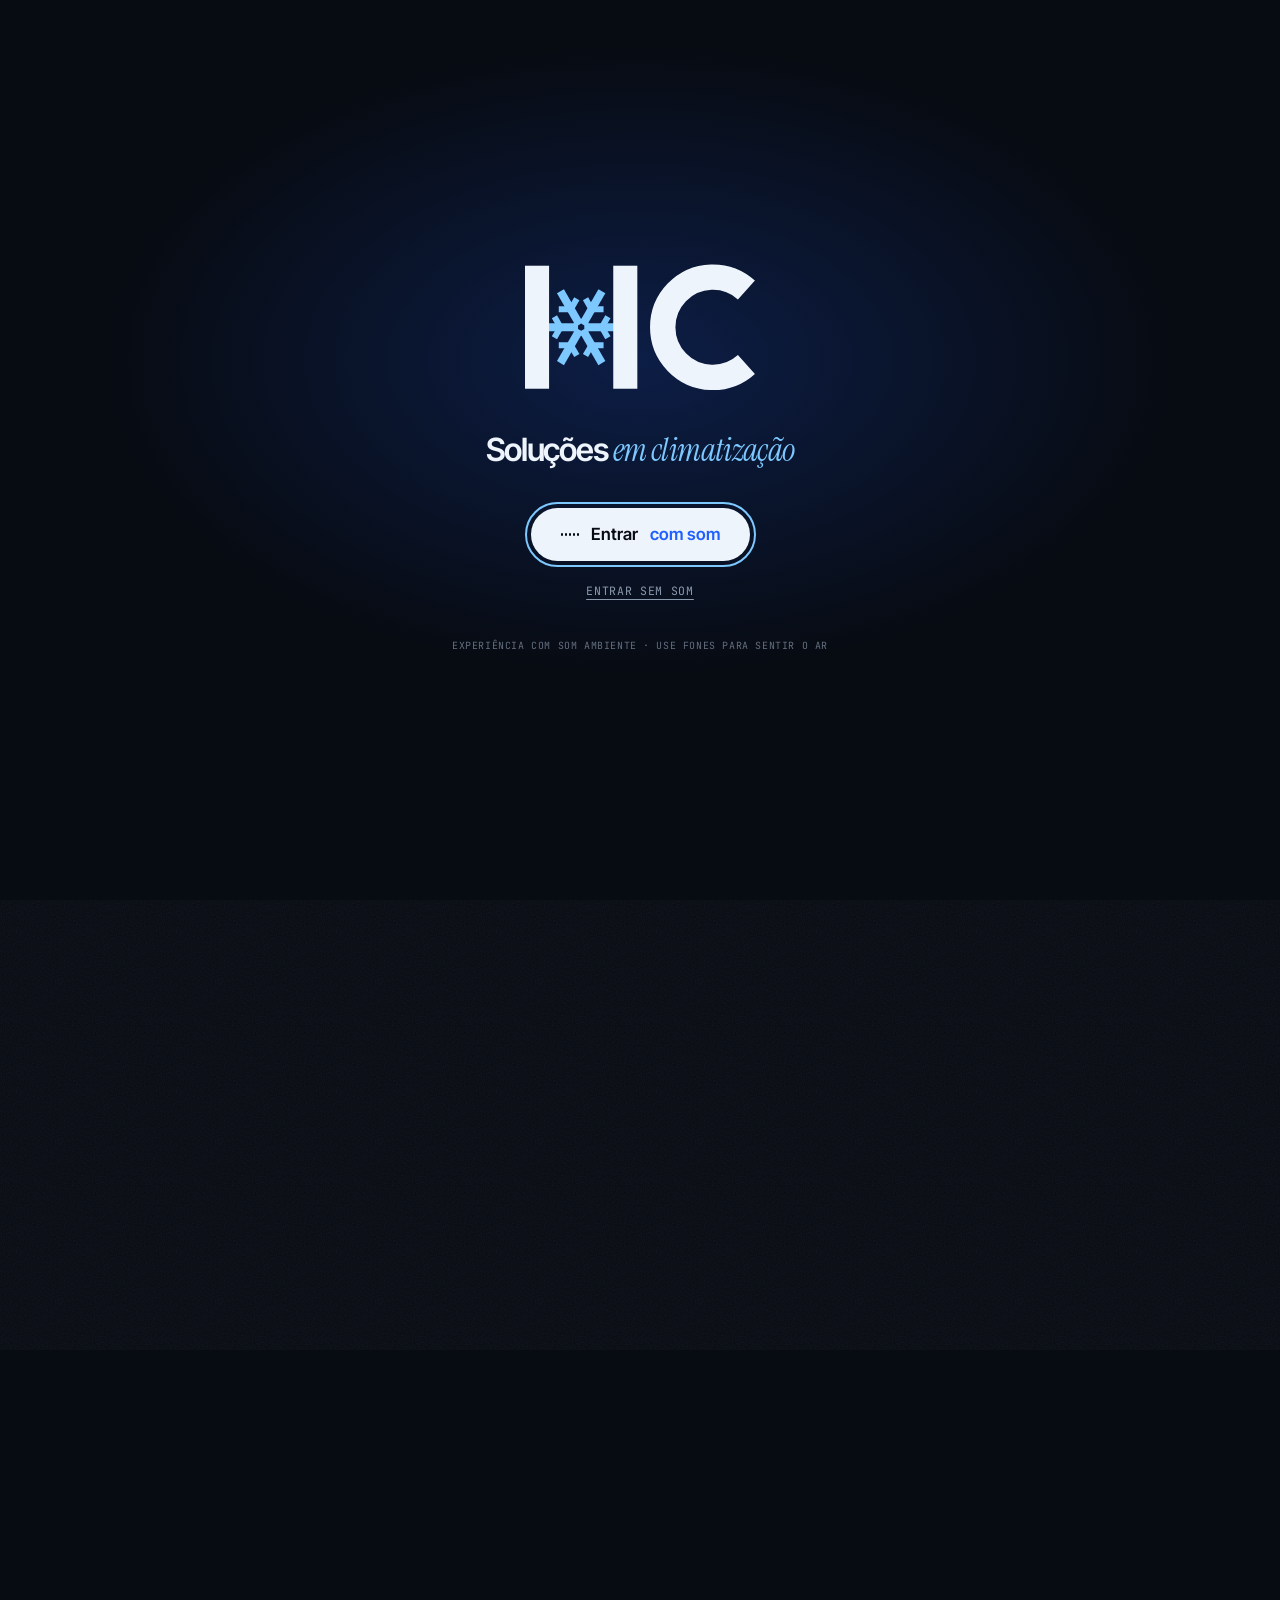
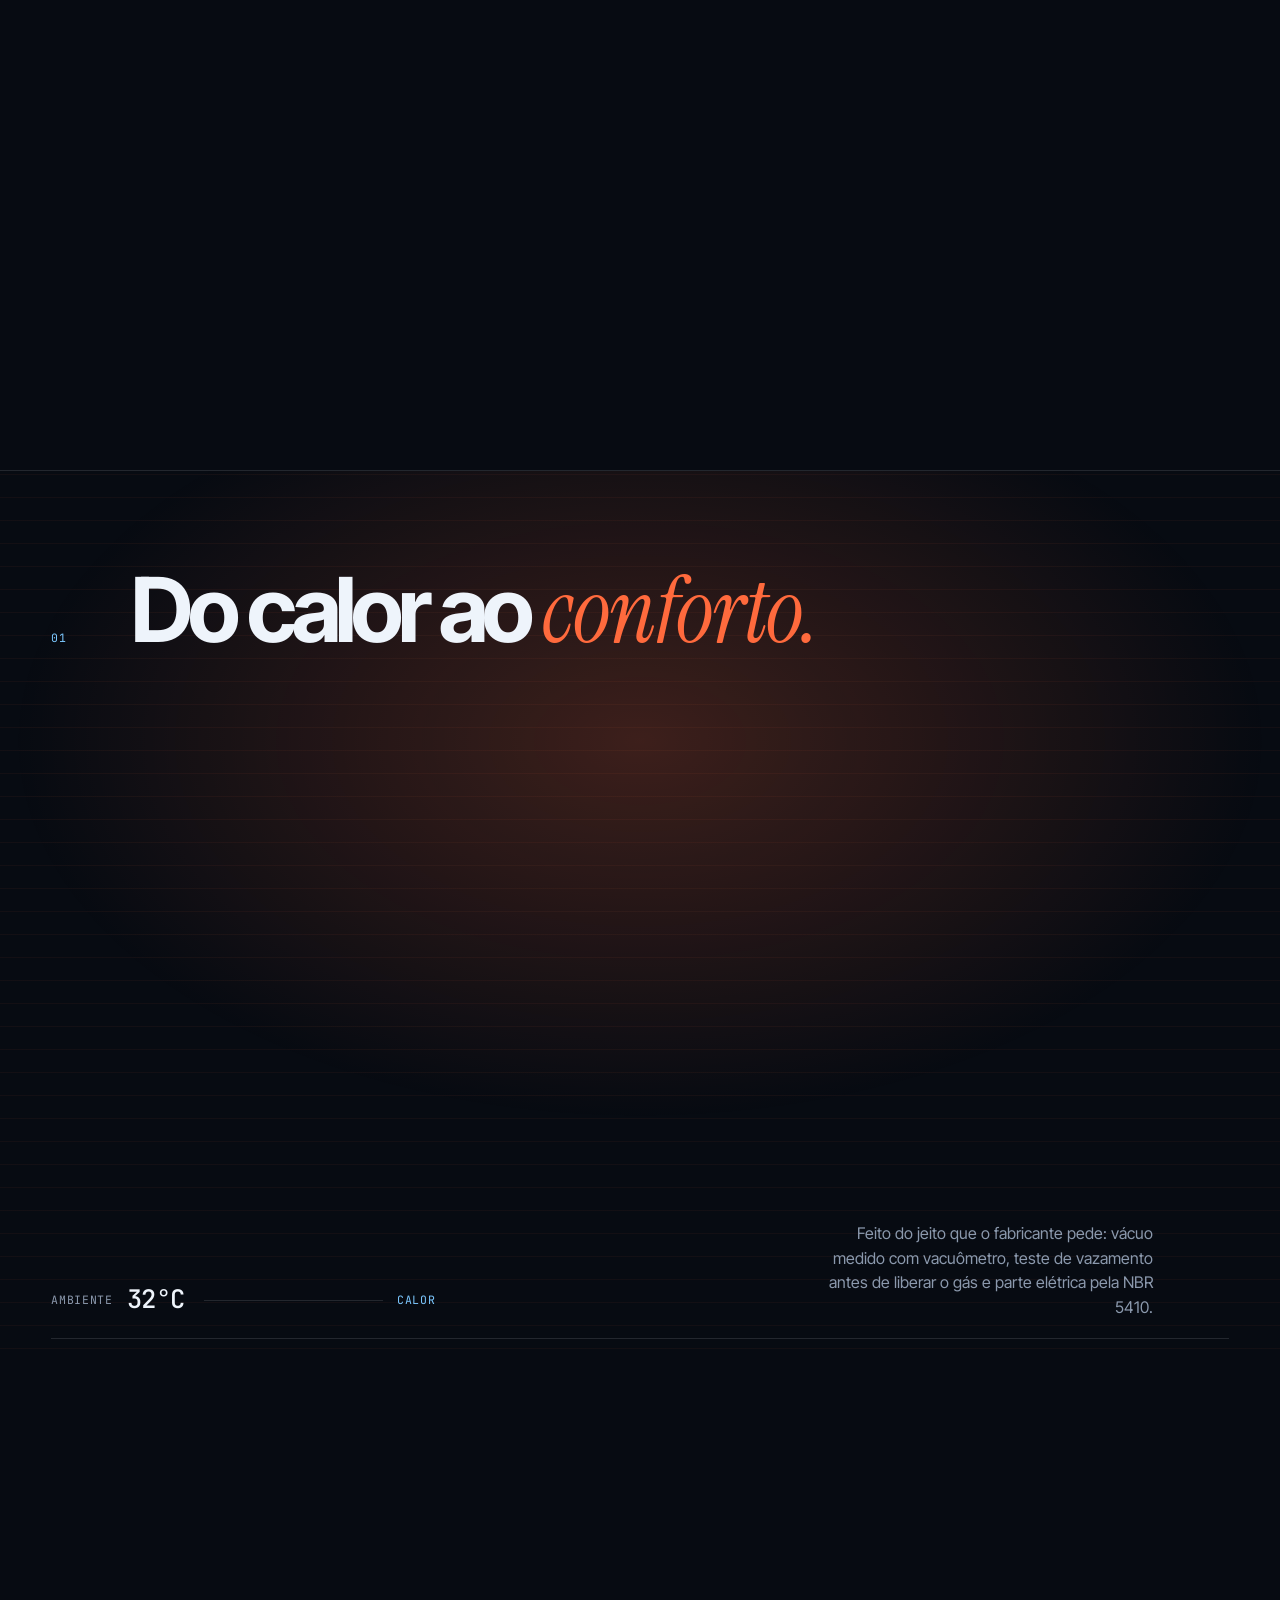
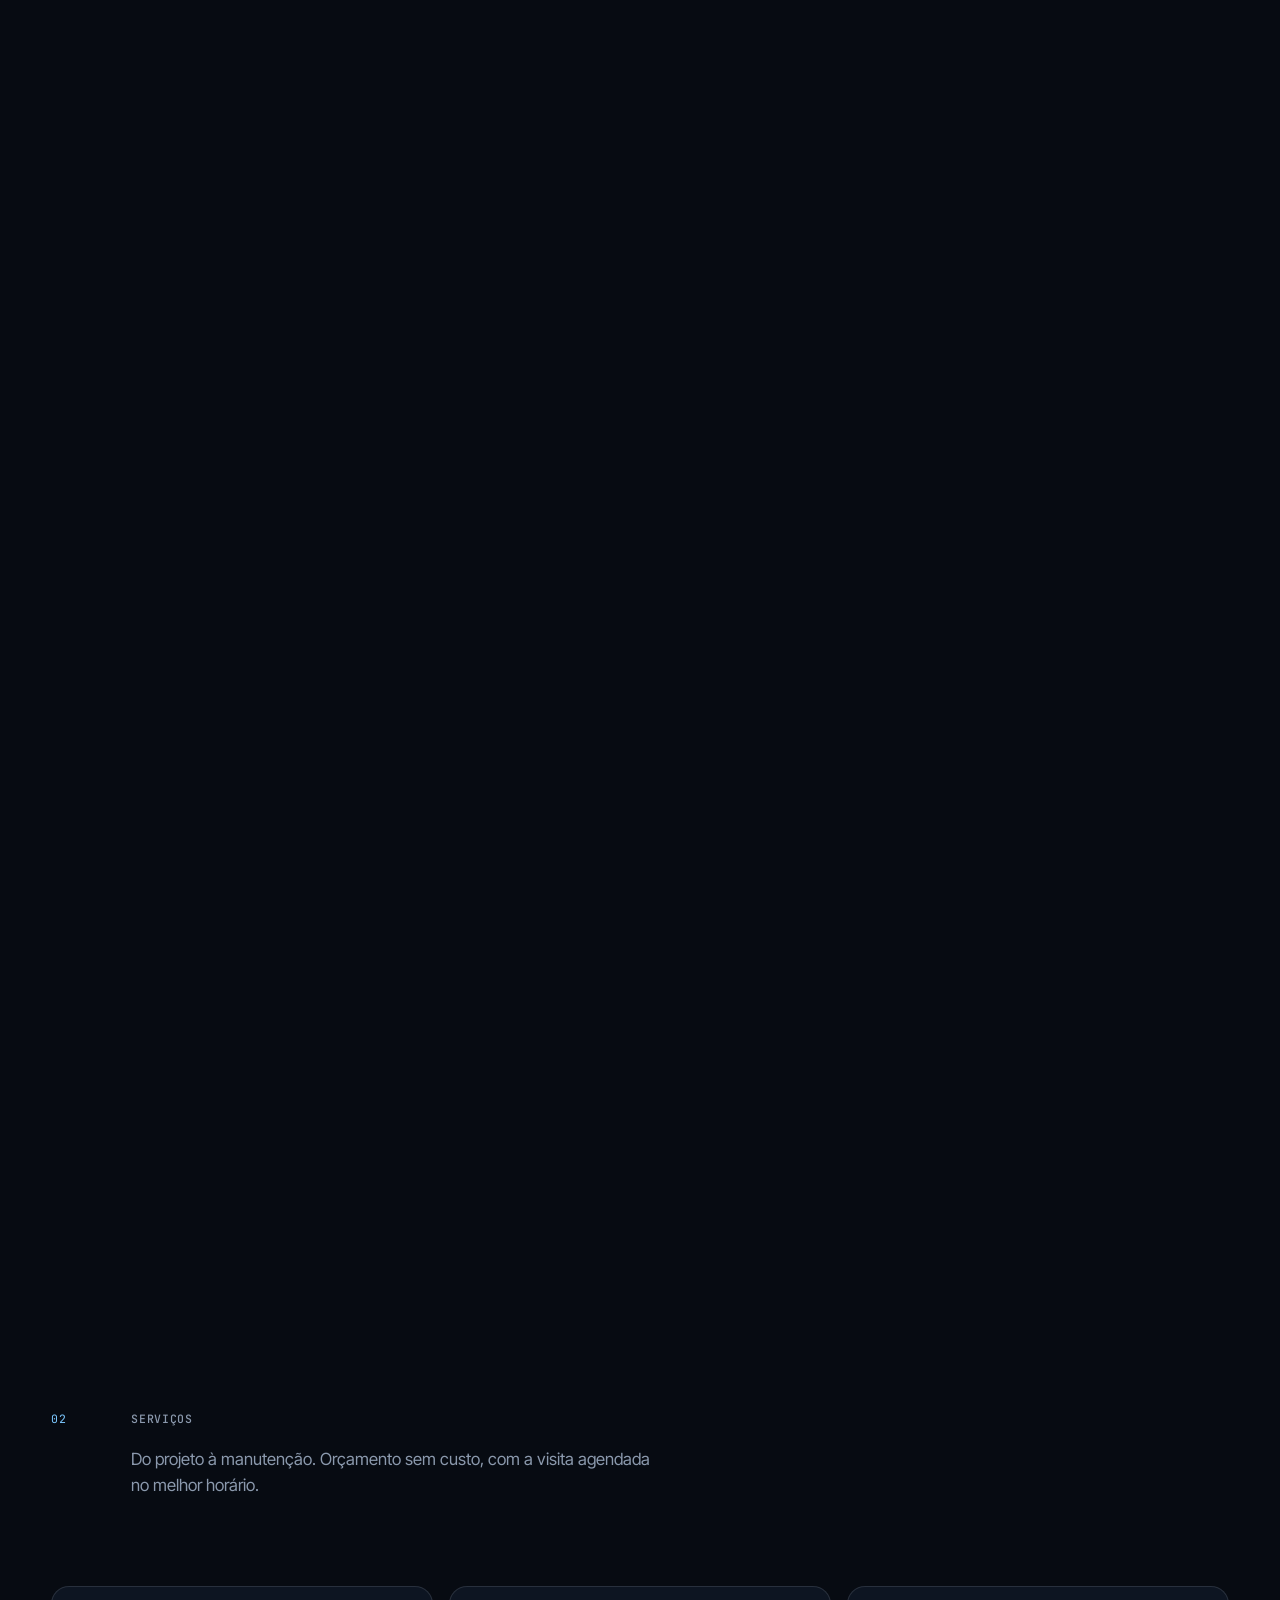
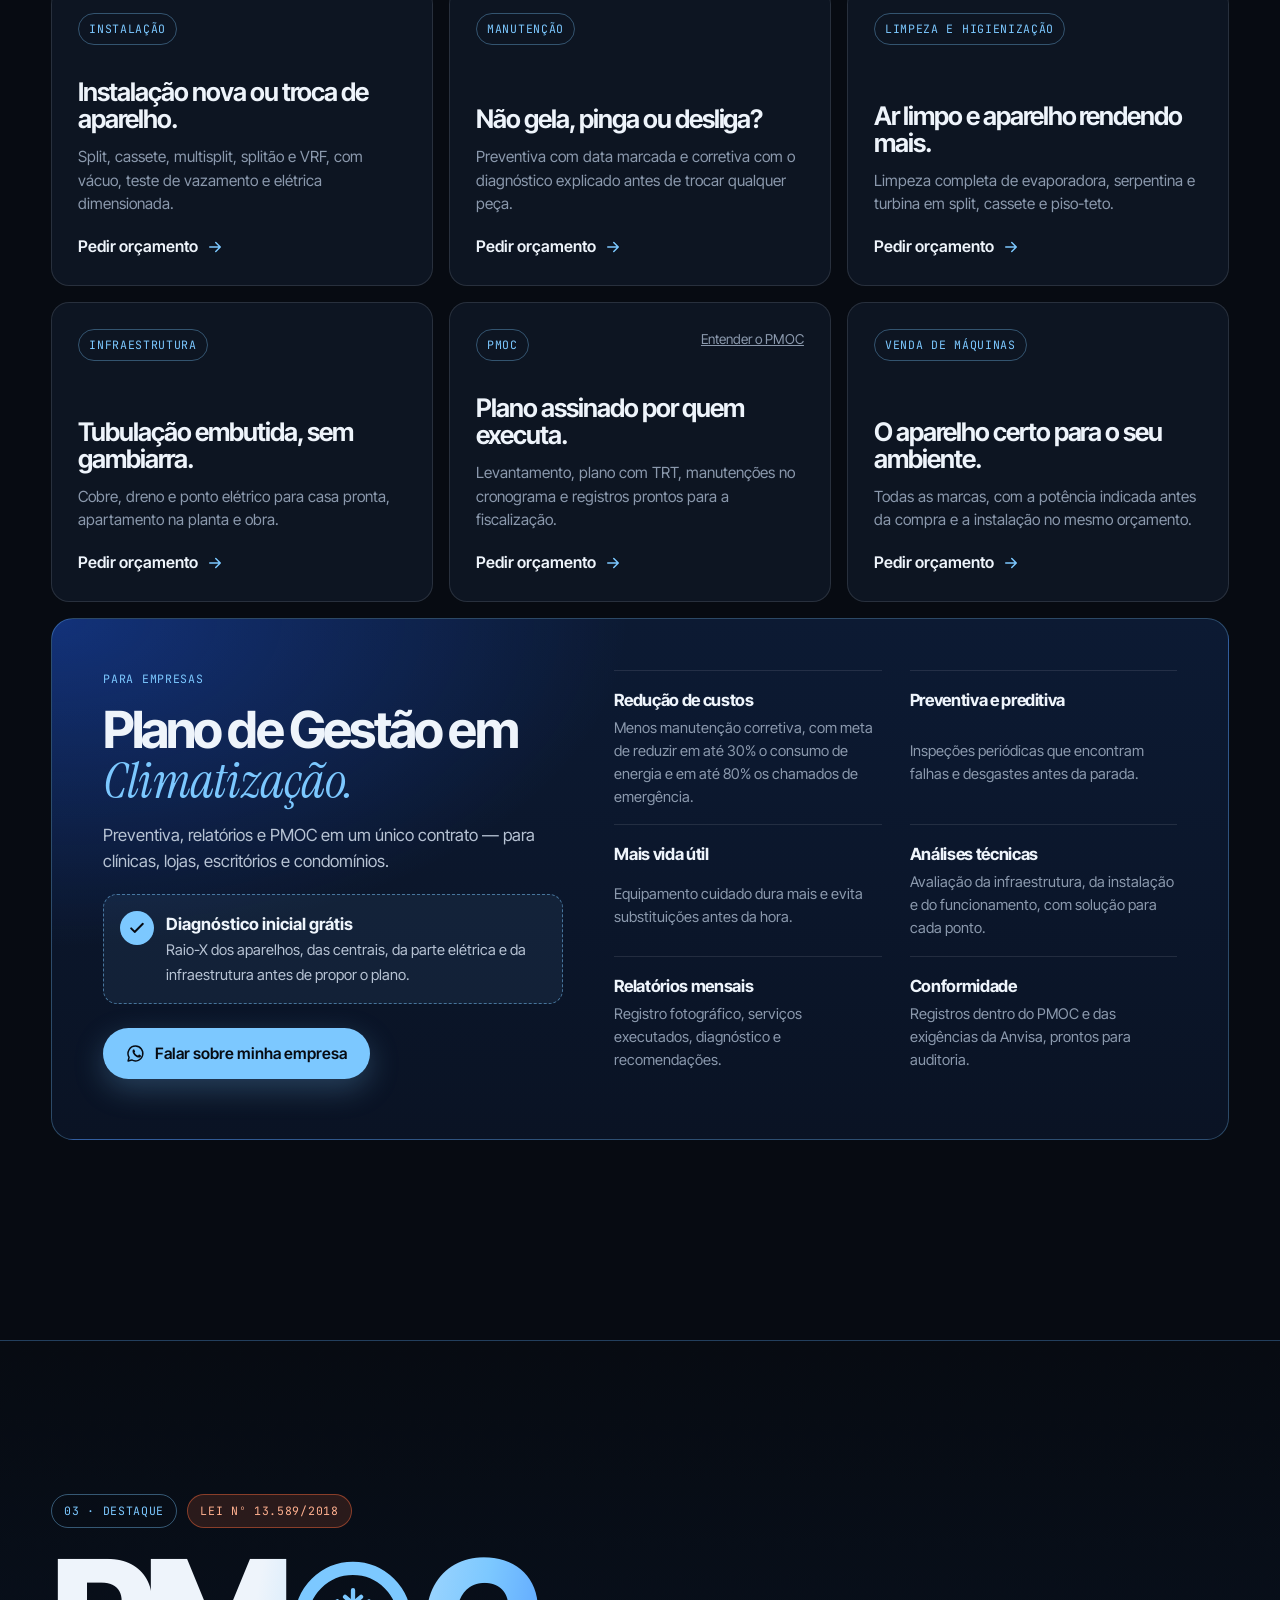
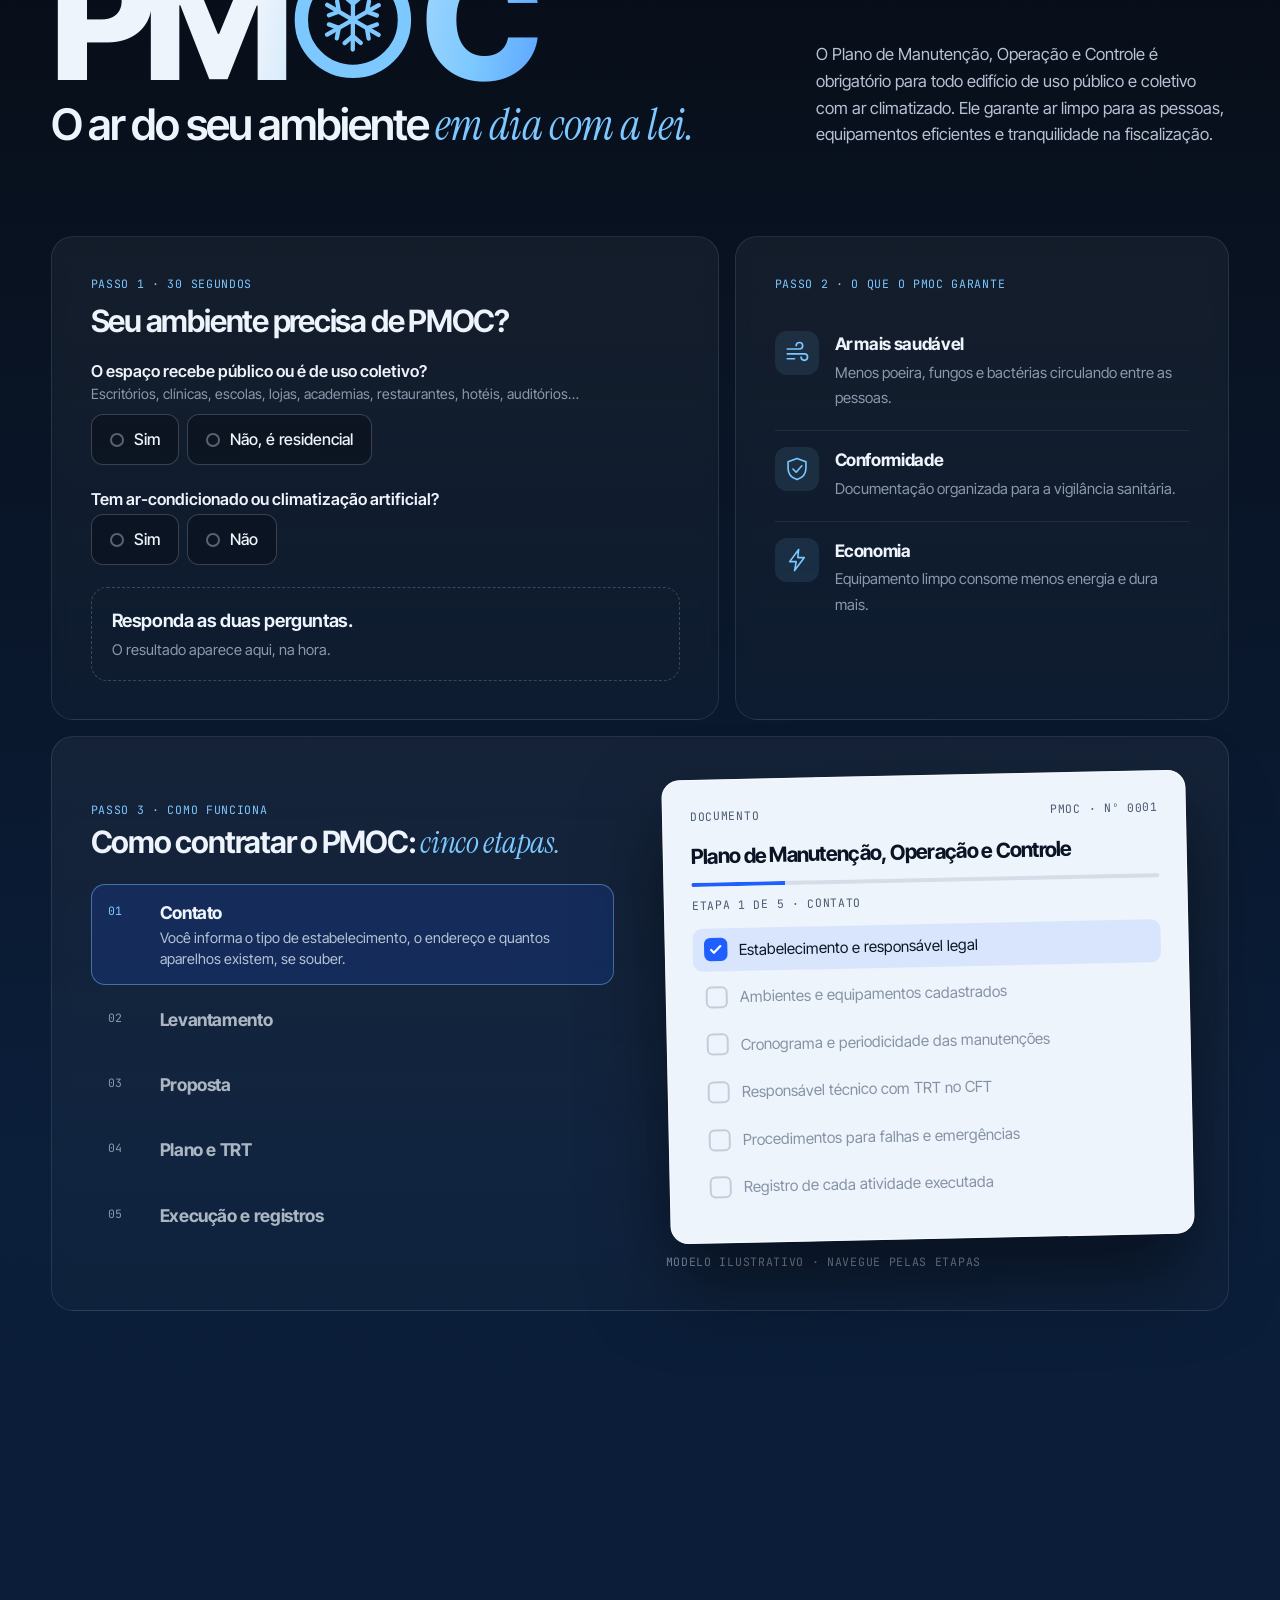
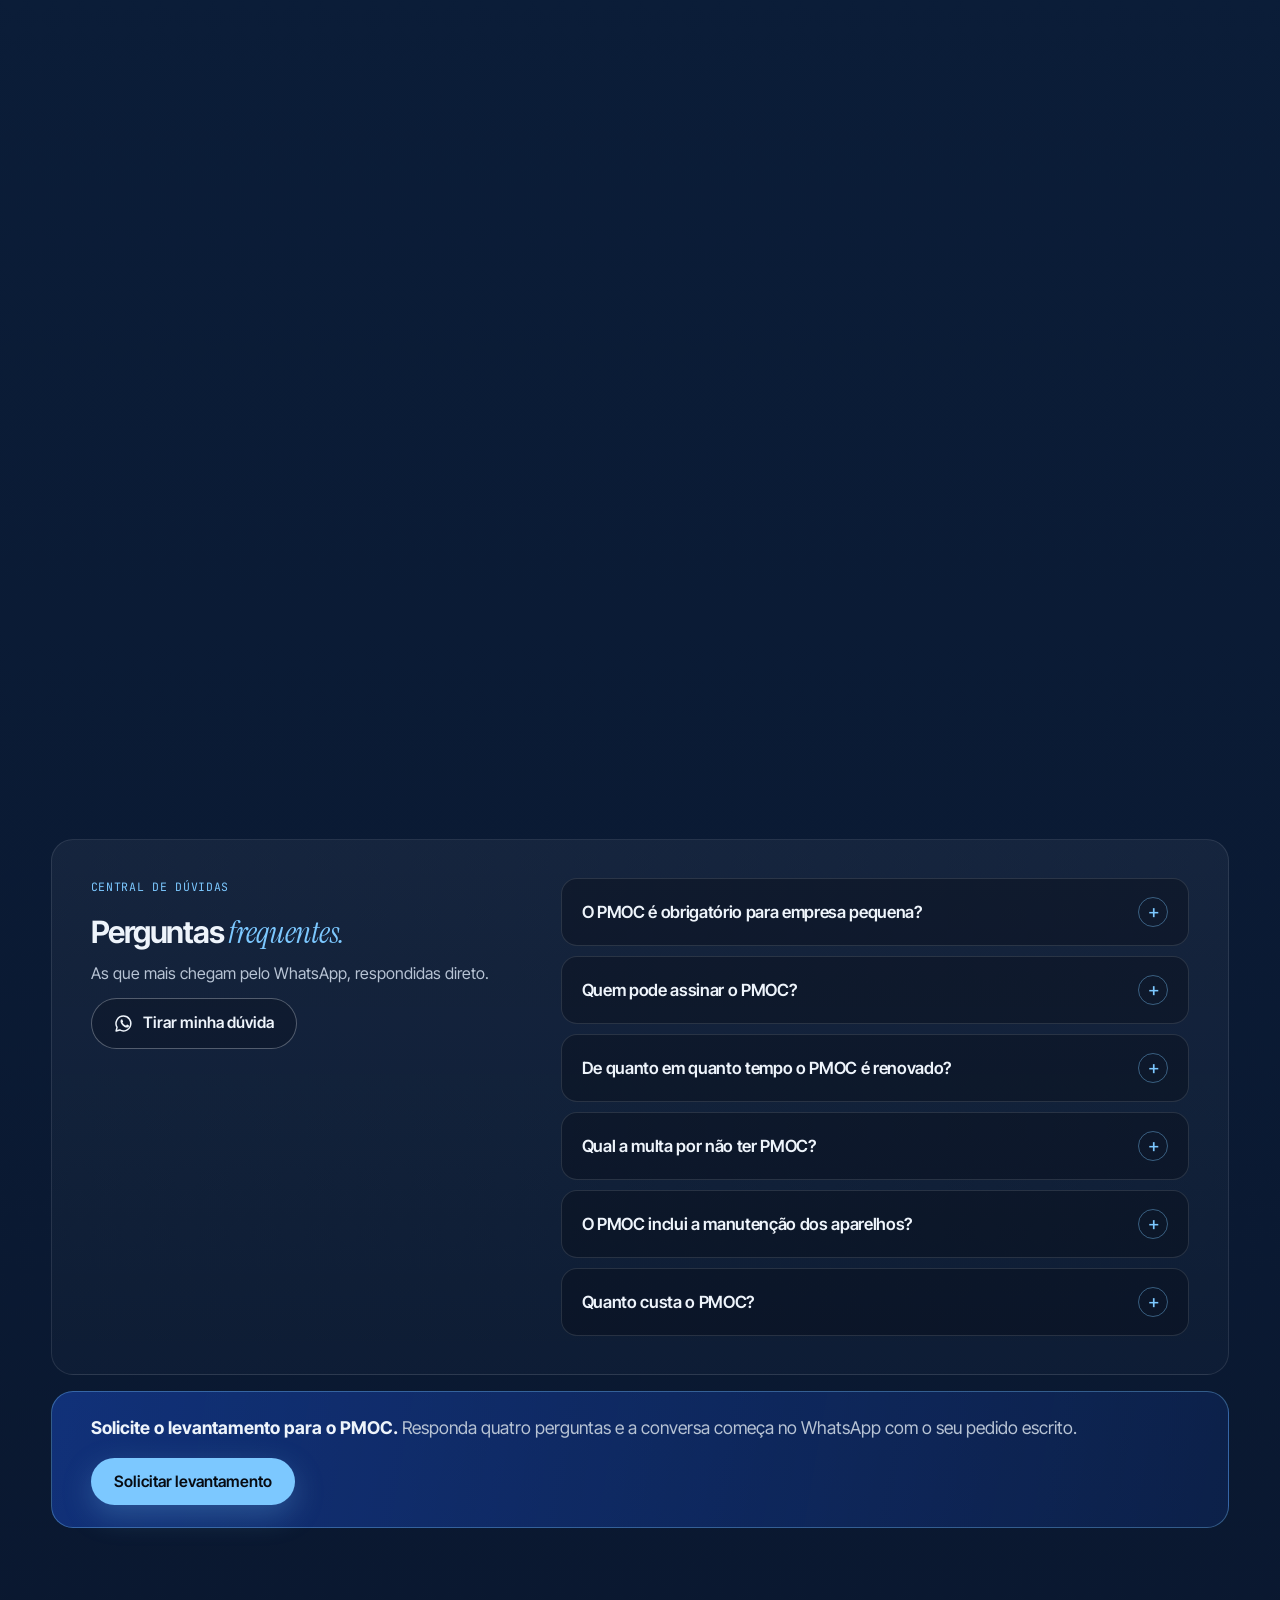
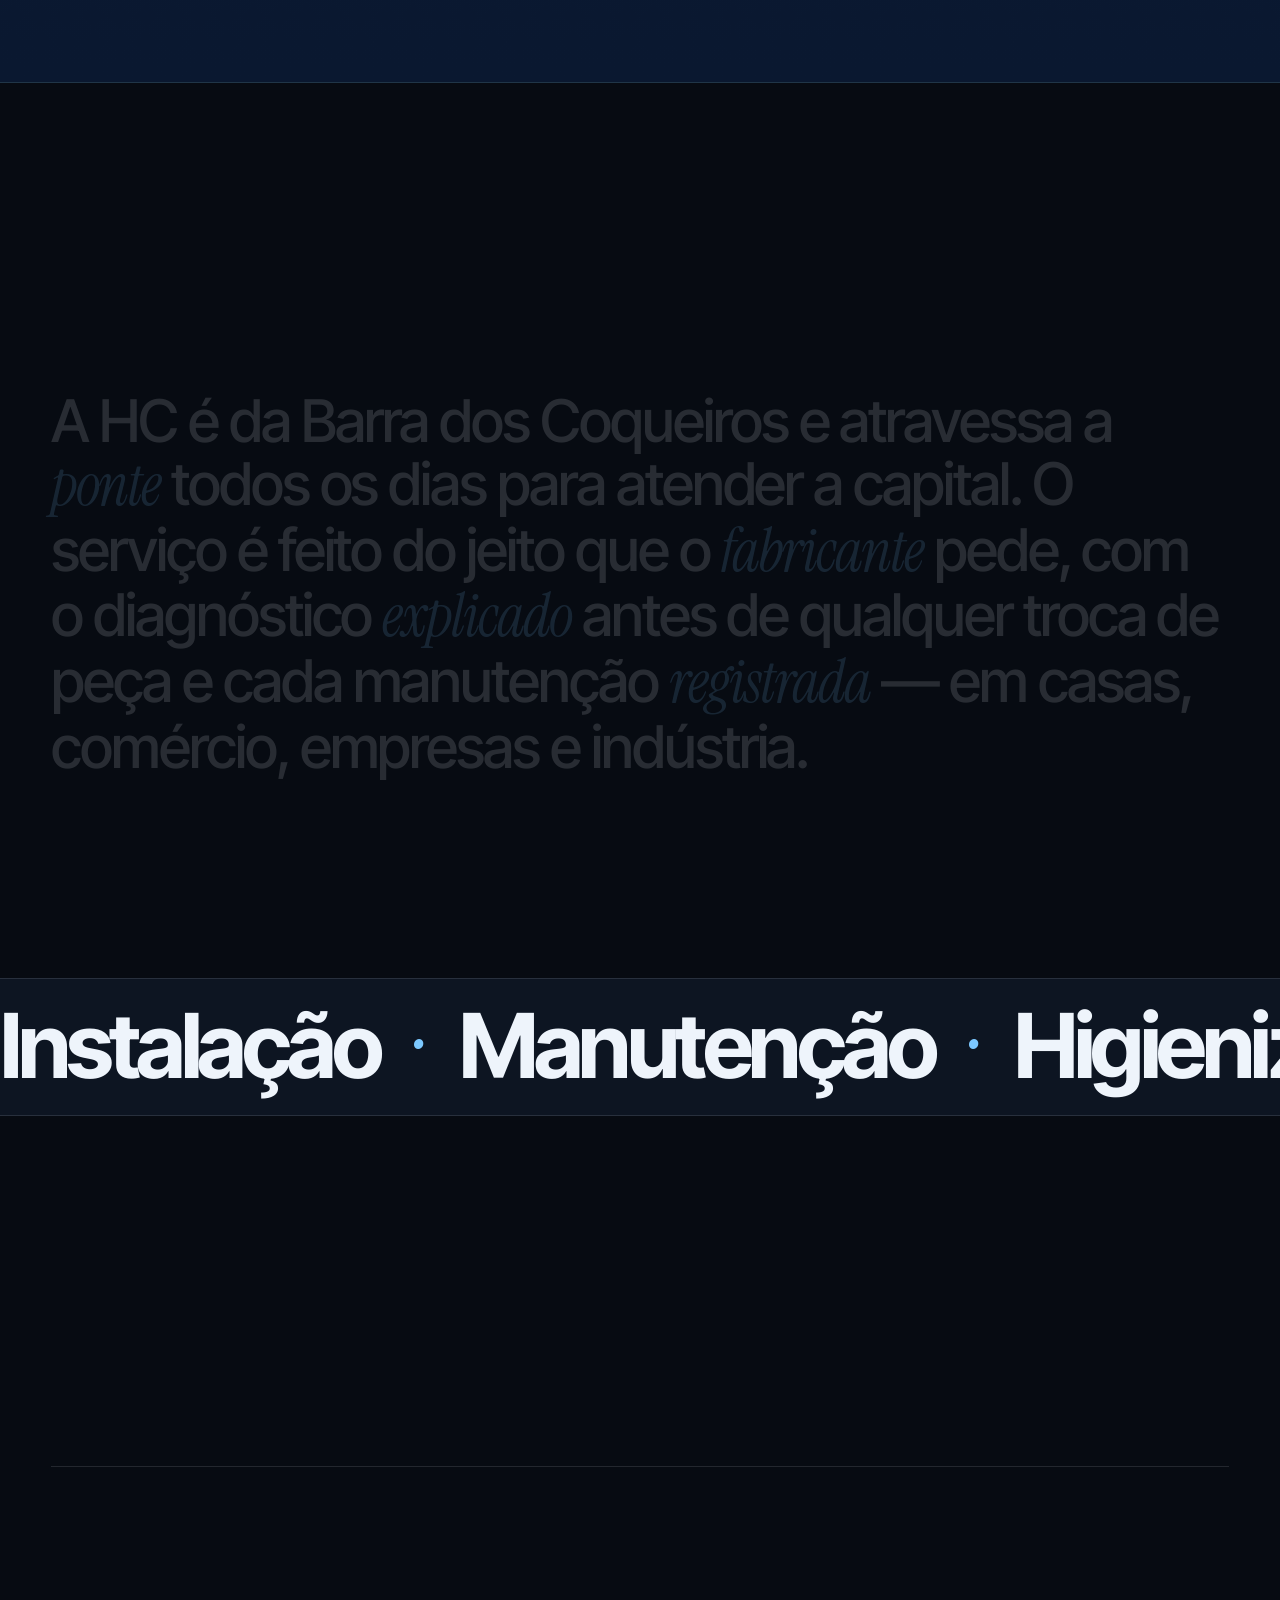
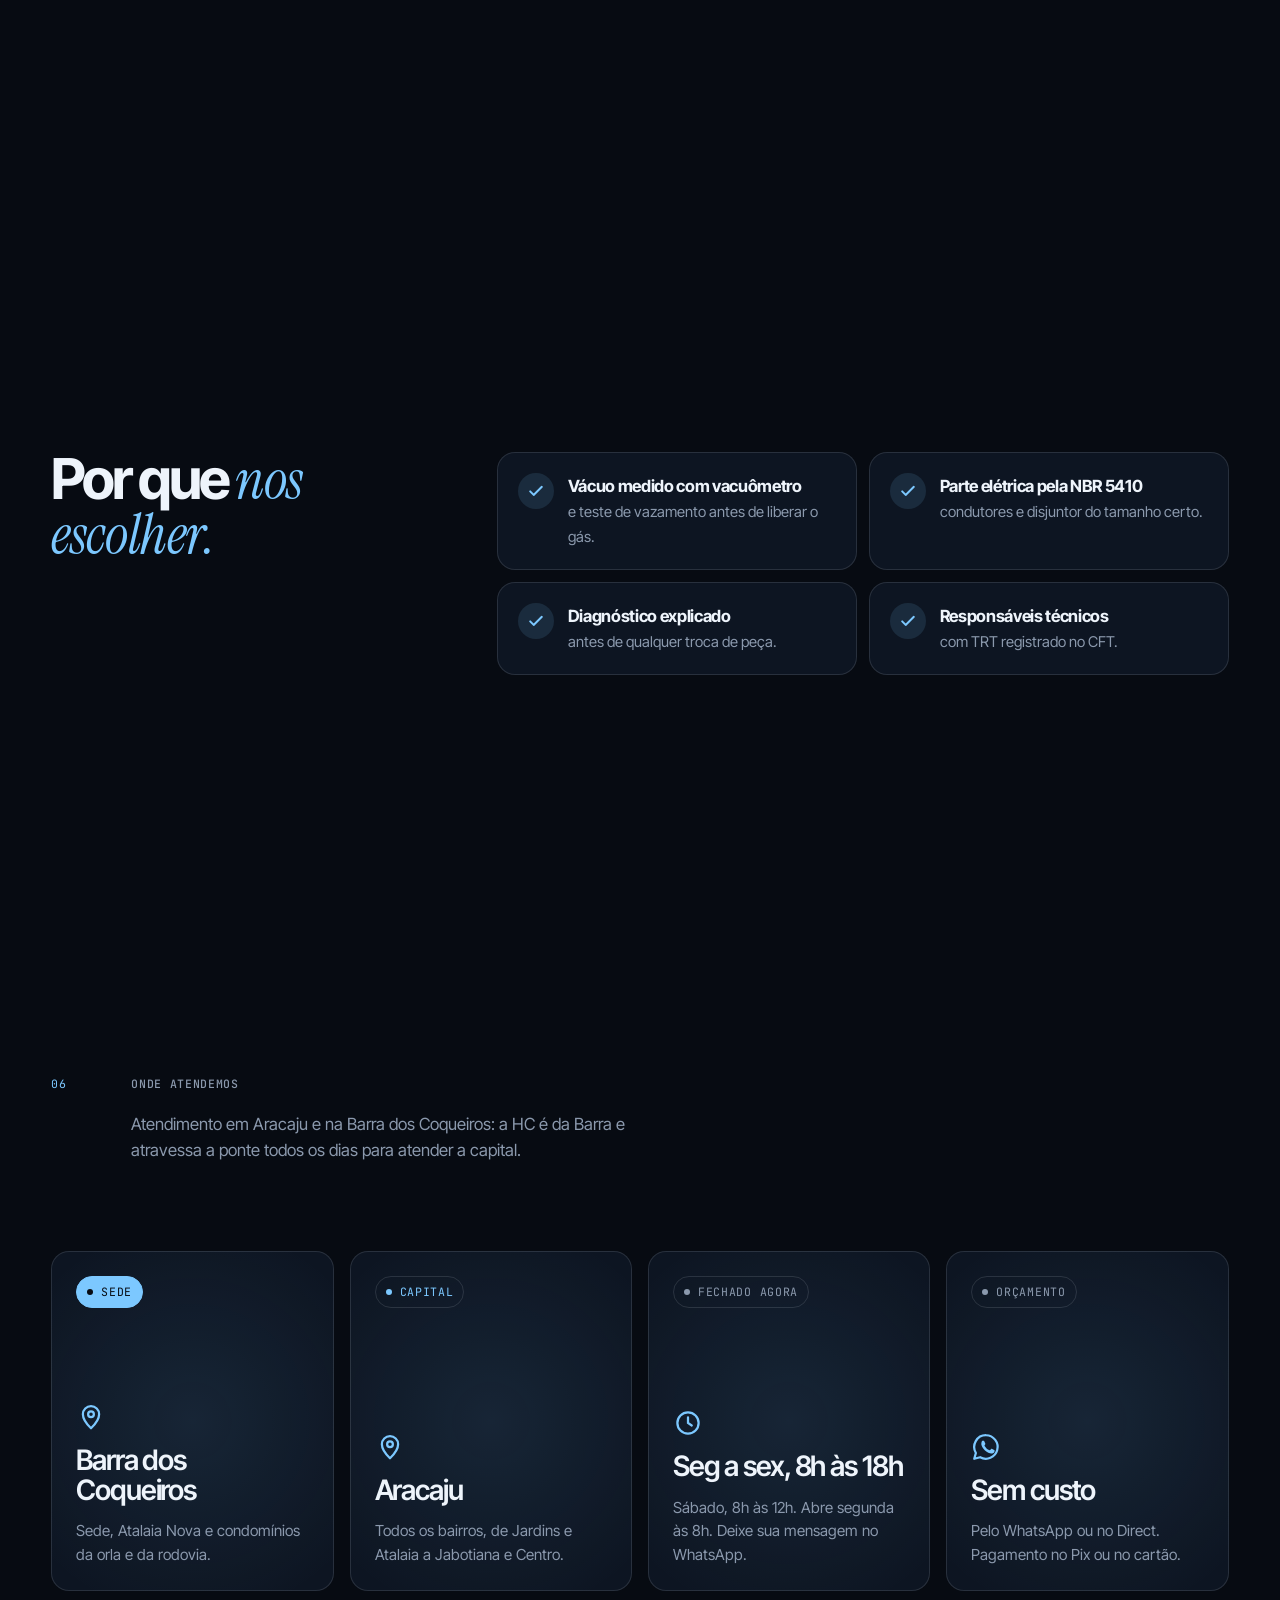
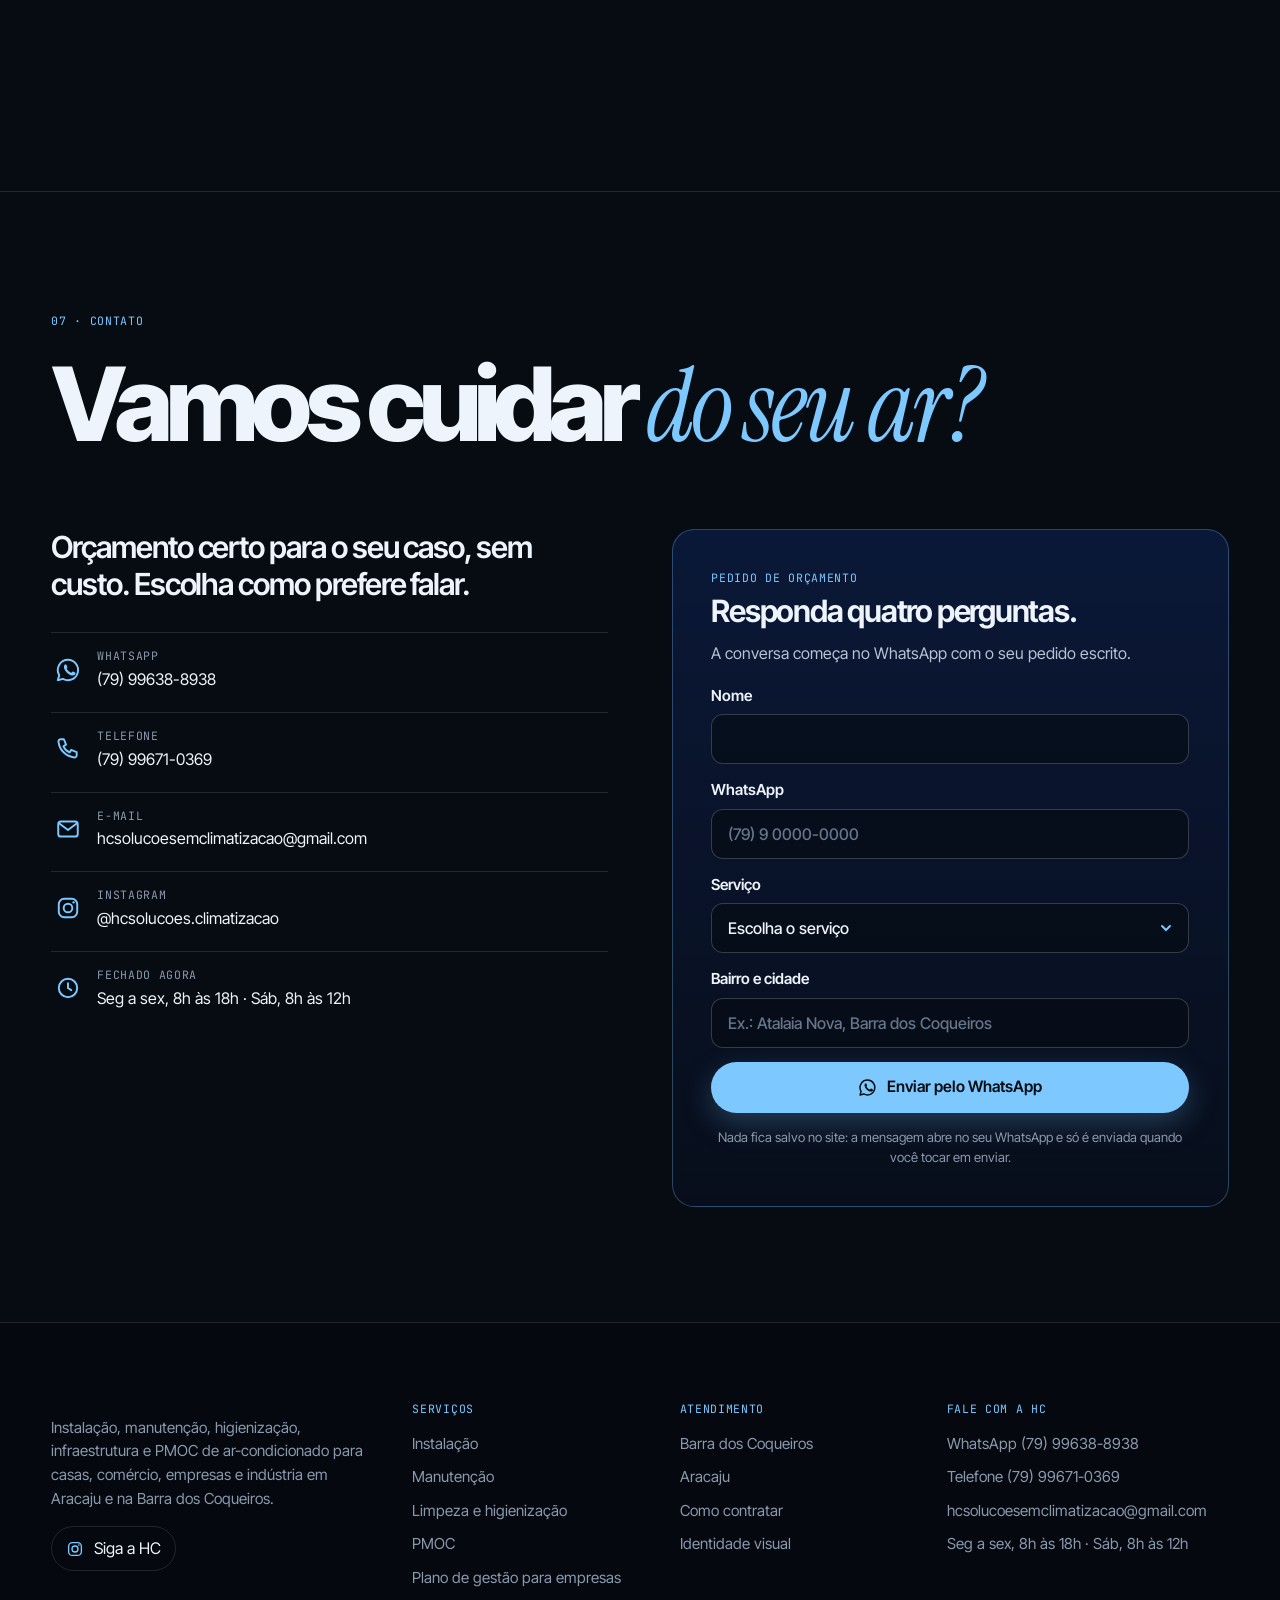
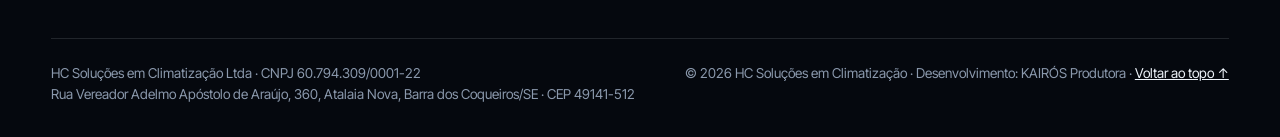
==== commit 22adb93b: "Revisão: um WhatsApp e uma marca por tela, abertura mais limpa Remove o botão de orçamento do menu e" ====
--- a/index.html
+++ b/index.html
@@ -61,8 +61,7 @@
   <div class="intro" data-intro role="dialog" aria-modal="true" aria-labelledby="intro-title" hidden>
     <div class="intro__inner">
       <svg class="intro__symbol" aria-hidden="true"><use href="#hc-symbol"/></svg>
-      <p class="intro__title" id="intro-title">HC <em>Soluções</em></p>
-      <p class="intro__sub mono">Ar-condicionado · Climatização · PMOC · Aracaju e Barra</p>
+      <p class="intro__title" id="intro-title">Soluções <em>em climatização</em></p>
       <button class="intro__enter" type="button" data-intro-enter>
         <span class="sound__bars" aria-hidden="true"><i></i><i></i><i></i><i></i><i></i></span>
         Entrar <span class="intro__hint">com som</span>
@@ -94,7 +93,6 @@
         <span class="sound__bars" aria-hidden="true"><i></i><i></i><i></i><i></i><i></i></span>
         <span data-sound-label>Ativar som</span>
       </button>
-      <a class="nav__cta" href="https://wa.me/5579996388938?text=Ol%C3%A1%2C%20HC%21%20Quero%20um%20or%C3%A7amento." target="_blank" rel="noopener"><svg aria-hidden="true"><use href="#i-wa"/></svg><span>Orçamento</span></a>
     </div>
   </header>
 
@@ -103,25 +101,17 @@
     <section class="hero" id="topo" aria-labelledby="hero-title" data-hero>
       <div class="hero__stage">
         <canvas class="hero__canvas" aria-hidden="true"></canvas>
-        <div class="hero__meta mono">
-          <span>HC Soluções em Climatização</span>
-          <span class="hide-sm">Estado: <b data-hero-state>complexo</b></span>
-          <span>Aracaju · Barra dos Coqueiros</span>
-        </div>
         <h1 class="hero__title" id="hero-title">
           <span class="line"><span>Do complexo</span></span>
           <span class="line"><span>ao <em>claro.</em></span></span>
         </h1>
         <div class="hero__foot">
           <div class="hero__copy">
-            <p>Instalação, manutenção, limpeza, infraestrutura e PMOC de ar-condicionado para casas, comércio, empresas e indústria em Aracaju e na Barra dos Coqueiros.</p>
+            <p>Ar-condicionado em Aracaju e na Barra dos Coqueiros: instalação, manutenção, limpeza e PMOC.</p>
             <div class="hero__actions">
               <a class="btn btn--primary" href="https://wa.me/5579996388938?text=Ol%C3%A1%2C%20HC%21%20Quero%20um%20or%C3%A7amento." target="_blank" rel="noopener"><svg aria-hidden="true"><use href="#i-wa"/></svg>Orçamento sem custo</a>
               <a class="pmoc-badge" href="#pmoc"><b class="mono">PMOC</b><span>Obrigatório por lei</span><i aria-hidden="true">→</i></a>
             </div>
-          </div>
-          <div class="hero__meter mono" aria-hidden="true">
-            <span>caos</span><span class="meter"><i data-hero-meter></i></span><span>ordem</span>
           </div>
         </div>
       </div>
@@ -348,7 +338,7 @@
         <figure class="pmoc__doc" id="flow-p" role="tabpanel" aria-labelledby="flow-t1" data-pmoc-doc>
           <div class="doc">
             <div class="doc__top">
-              <svg class="doc__logo" aria-hidden="true"><use href="#hc-symbol"/></svg>
+              <span class="mono doc__kind">Documento</span>
               <span class="mono">PMOC · Nº 0001</span>
             </div>
             <p class="doc__title">Plano de Manutenção, Operação e Controle</p>
@@ -507,7 +497,6 @@
         <p><b>Solicite o levantamento para o PMOC.</b> <span>Responda quatro perguntas e a conversa começa no WhatsApp com o seu pedido escrito.</span></p>
         <div class="pmoc__cta-actions">
           <a class="btn btn--primary" href="#contato" data-service="PMOC">Solicitar levantamento</a>
-          <a class="btn btn--ghost" href="https://wa.me/5579996388938?text=Ol%C3%A1%2C%20HC%21%20Quero%20solicitar%20o%20levantamento%20para%20o%20PMOC." target="_blank" rel="noopener"><svg aria-hidden="true"><use href="#i-wa"/></svg>WhatsApp</a>
         </div>
       </div>
     </section>
@@ -562,7 +551,7 @@
       </ol>
 
       <div class="proof">
-        <h3 class="proof__title">Por que a <em>HC.</em></h3>
+        <h3 class="proof__title">Por que <em>nos escolher.</em></h3>
         <ul class="proof__list">
           <li><svg aria-hidden="true"><use href="#i-check"/></svg><div><b>Vácuo medido com vacuômetro</b><span>e teste de vazamento antes de liberar o gás.</span></div></li>
           <li><svg aria-hidden="true"><use href="#i-check"/></svg><div><b>Parte elétrica pela NBR 5410</b><span>condutores e disjuntor do tamanho certo.</span></div></li>
@@ -609,16 +598,13 @@
 
     <!-- 07 · CONTATO -->
     <section class="outro" id="contato" aria-labelledby="outro-title">
-      <p class="outro__kicker mono">07 · Fale com a HC</p>
-      <h2 class="outro__title" id="outro-title">
-        <svg class="outro__symbol" role="img" aria-label="HC"><use href="#hc-symbol"/></svg>
-        <span>Soluções<em>.</em></span>
-      </h2>
+      <p class="outro__kicker mono">07 · Contato</p>
+      <h2 class="contact__title" id="outro-title">Vamos cuidar <em>do seu ar?</em></h2>
       <div class="contact">
         <div class="contact__direct">
-          <p class="contact__lede">Vamos cuidar do seu ar? Chame a HC e receba o orçamento certo para o seu caso, sem custo.</p>
-          <a class="btn btn--primary btn--lg" href="https://wa.me/5579996388938?text=Ol%C3%A1%2C%20HC%21%20Quero%20um%20or%C3%A7amento." target="_blank" rel="noopener"><svg aria-hidden="true"><use href="#i-wa"/></svg>WhatsApp (79) 99638-8938</a>
+          <p class="contact__lede">Orçamento certo para o seu caso, sem custo. Escolha como prefere falar.</p>
           <ul class="contact__list">
+            <li><a href="https://wa.me/5579996388938?text=Ol%C3%A1%2C%20HC%21%20Quero%20um%20or%C3%A7amento." target="_blank" rel="noopener"><svg aria-hidden="true"><use href="#i-wa"/></svg><span><small class="mono">WhatsApp</small>(79) 99638-8938</span></a></li>
             <li><a href="tel:+5579996710369"><svg aria-hidden="true"><use href="#i-phone"/></svg><span><small class="mono">Telefone</small>(79) 99671-0369</span></a></li>
             <li><a href="mailto:hcsolucoesemclimatizacao@gmail.com"><svg aria-hidden="true"><use href="#i-mail"/></svg><span><small class="mono">E-mail</small>hcsolucoesemclimatizacao@gmail.com</span></a></li>
             <li><a href="https://www.instagram.com/hcsolucoes.climatizacao/" target="_blank" rel="noopener"><svg aria-hidden="true"><use href="#i-ig"/></svg><span><small class="mono">Instagram</small>@hcsolucoes.climatizacao</span></a></li>
@@ -645,7 +631,6 @@
   <footer class="site-footer">
     <div class="site-footer__grid">
       <div class="site-footer__brand">
-        <a class="brand" href="#topo" aria-label="HC Soluções — início"><svg class="brand__mark" aria-hidden="true"><use href="#hc-symbol"/></svg><span class="brand__name">Soluções</span></a>
         <p>Instalação, manutenção, higienização, infraestrutura e PMOC de ar-condicionado para casas, comércio, empresas e indústria em Aracaju e na Barra dos Coqueiros.</p>
         <a class="site-footer__ig" href="https://www.instagram.com/hcsolucoes.climatizacao/" target="_blank" rel="noopener"><svg aria-hidden="true"><use href="#i-ig"/></svg>Siga a HC</a>
       </div>
--- a/css/styles.css
+++ b/css/styles.css
@@ -820,3 +820,16 @@
   .fab, .guide__panel { animation: none; }
 }
 #contato .outro__title { font-size: clamp(3.6rem, 11vw, 11rem); }
+
+/* Revisão: uma marca e um botão de WhatsApp por tela */
+.hero__stage { grid-template-rows: 1fr auto; }
+.brand { transition: opacity .5s var(--ease), transform .5s var(--ease); }
+.brand-hidden .nav .brand { opacity: 0; transform: translateY(-6px); pointer-events: none; }
+.fab { transition: opacity .35s var(--ease), transform .35s var(--ease); }
+.fab.is-hidden { opacity: 0; transform: scale(.6); pointer-events: none; }
+.doc__kind { color: #4a5a70; }
+.contact__title { font-size: clamp(3rem, 8vw, 7.5rem); font-weight: 800; letter-spacing: -.065em; line-height: .9; }
+.contact__title em { color: var(--accent); letter-spacing: -.03em; }
+.intro__symbol { margin-bottom: 4px; }
+.intro__title { font-size: clamp(1.4rem, 2.6vw, 2rem); font-weight: 600; letter-spacing: -.04em; margin-bottom: 18px; }
+.climate__copy { padding-right: 76px; }
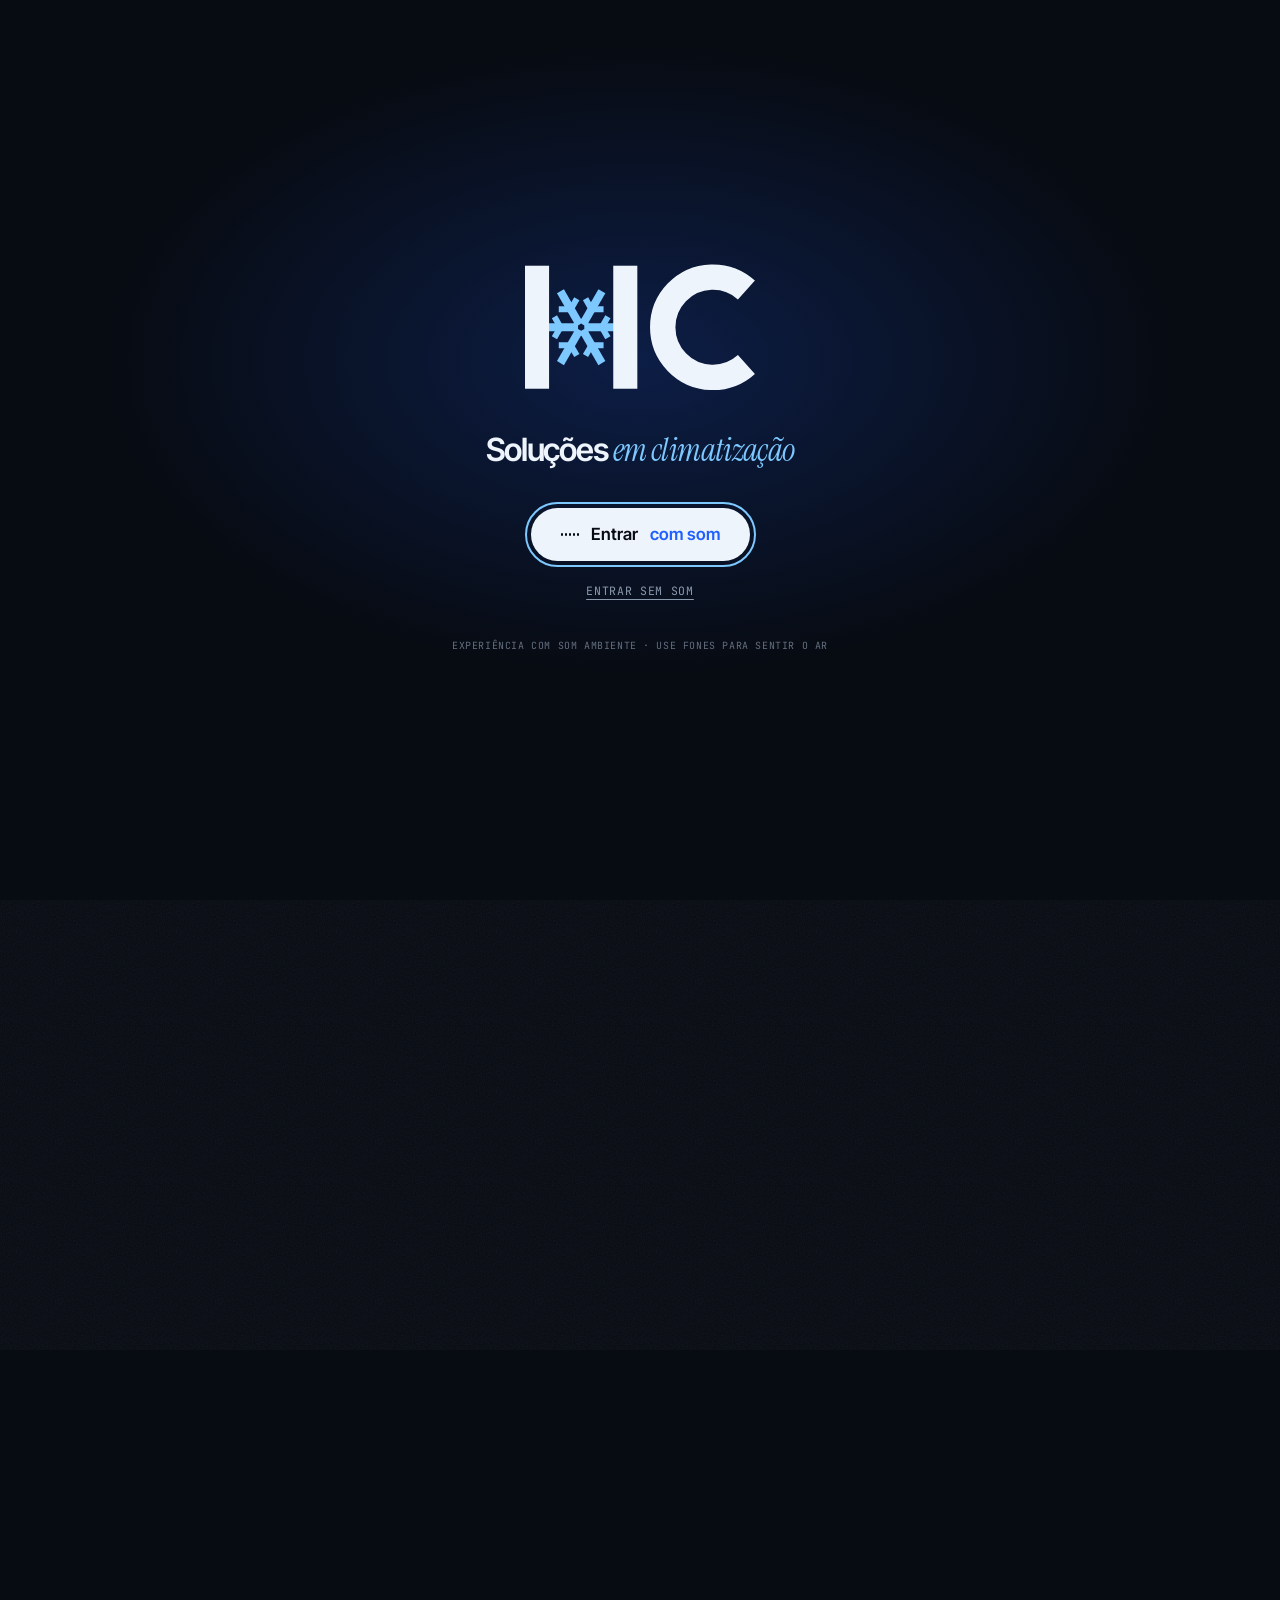
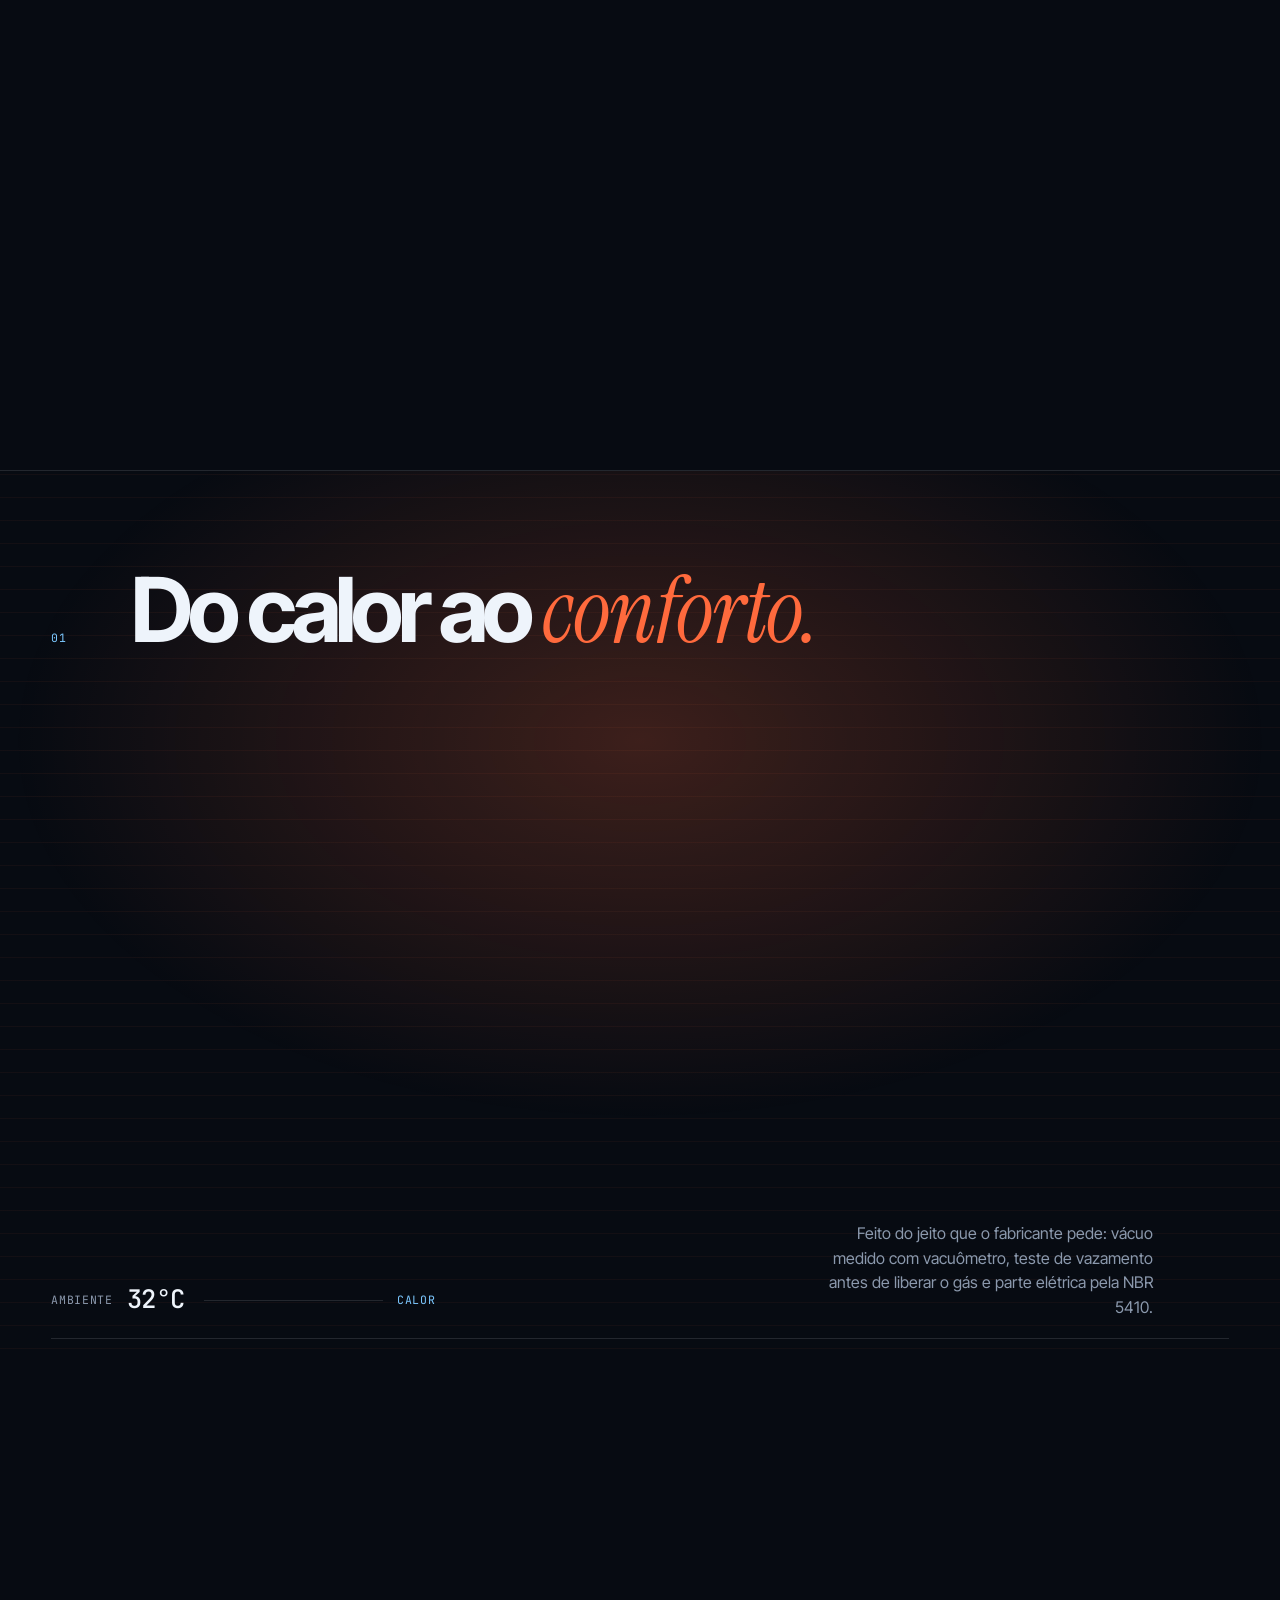
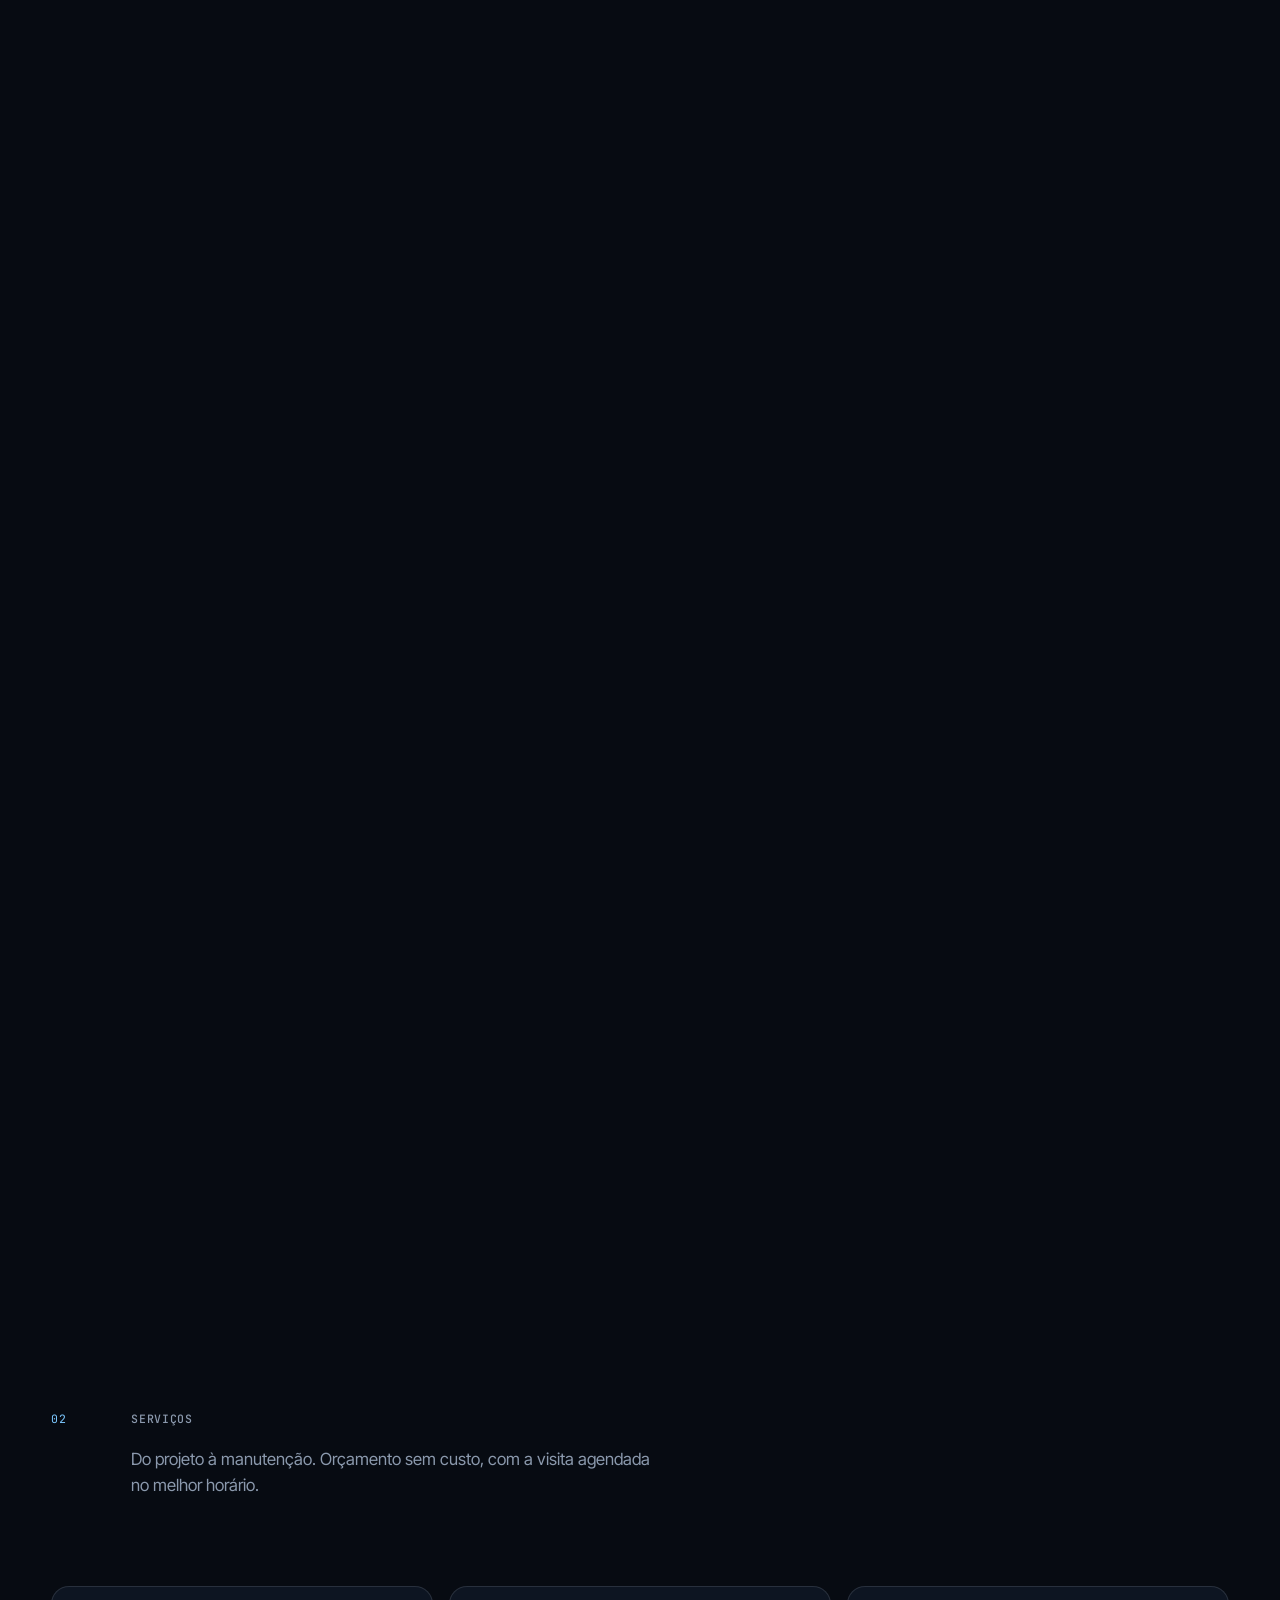
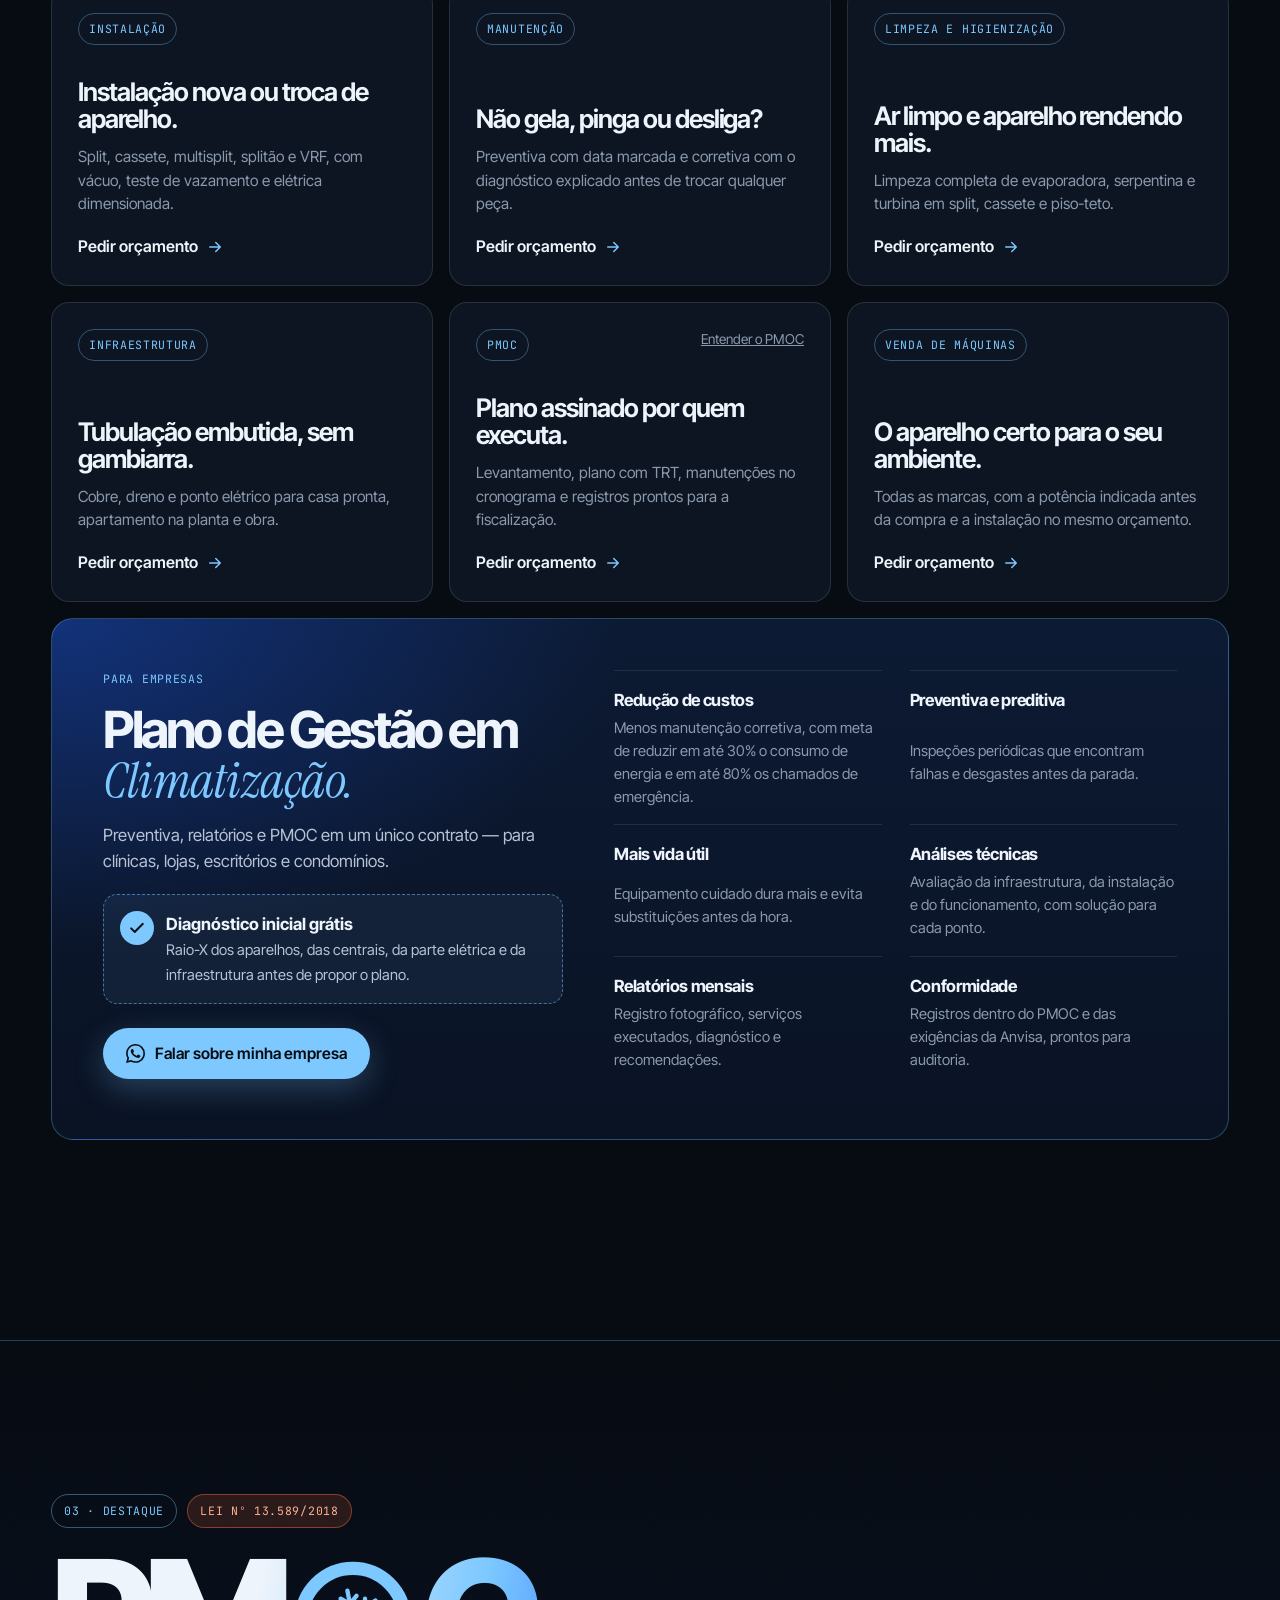
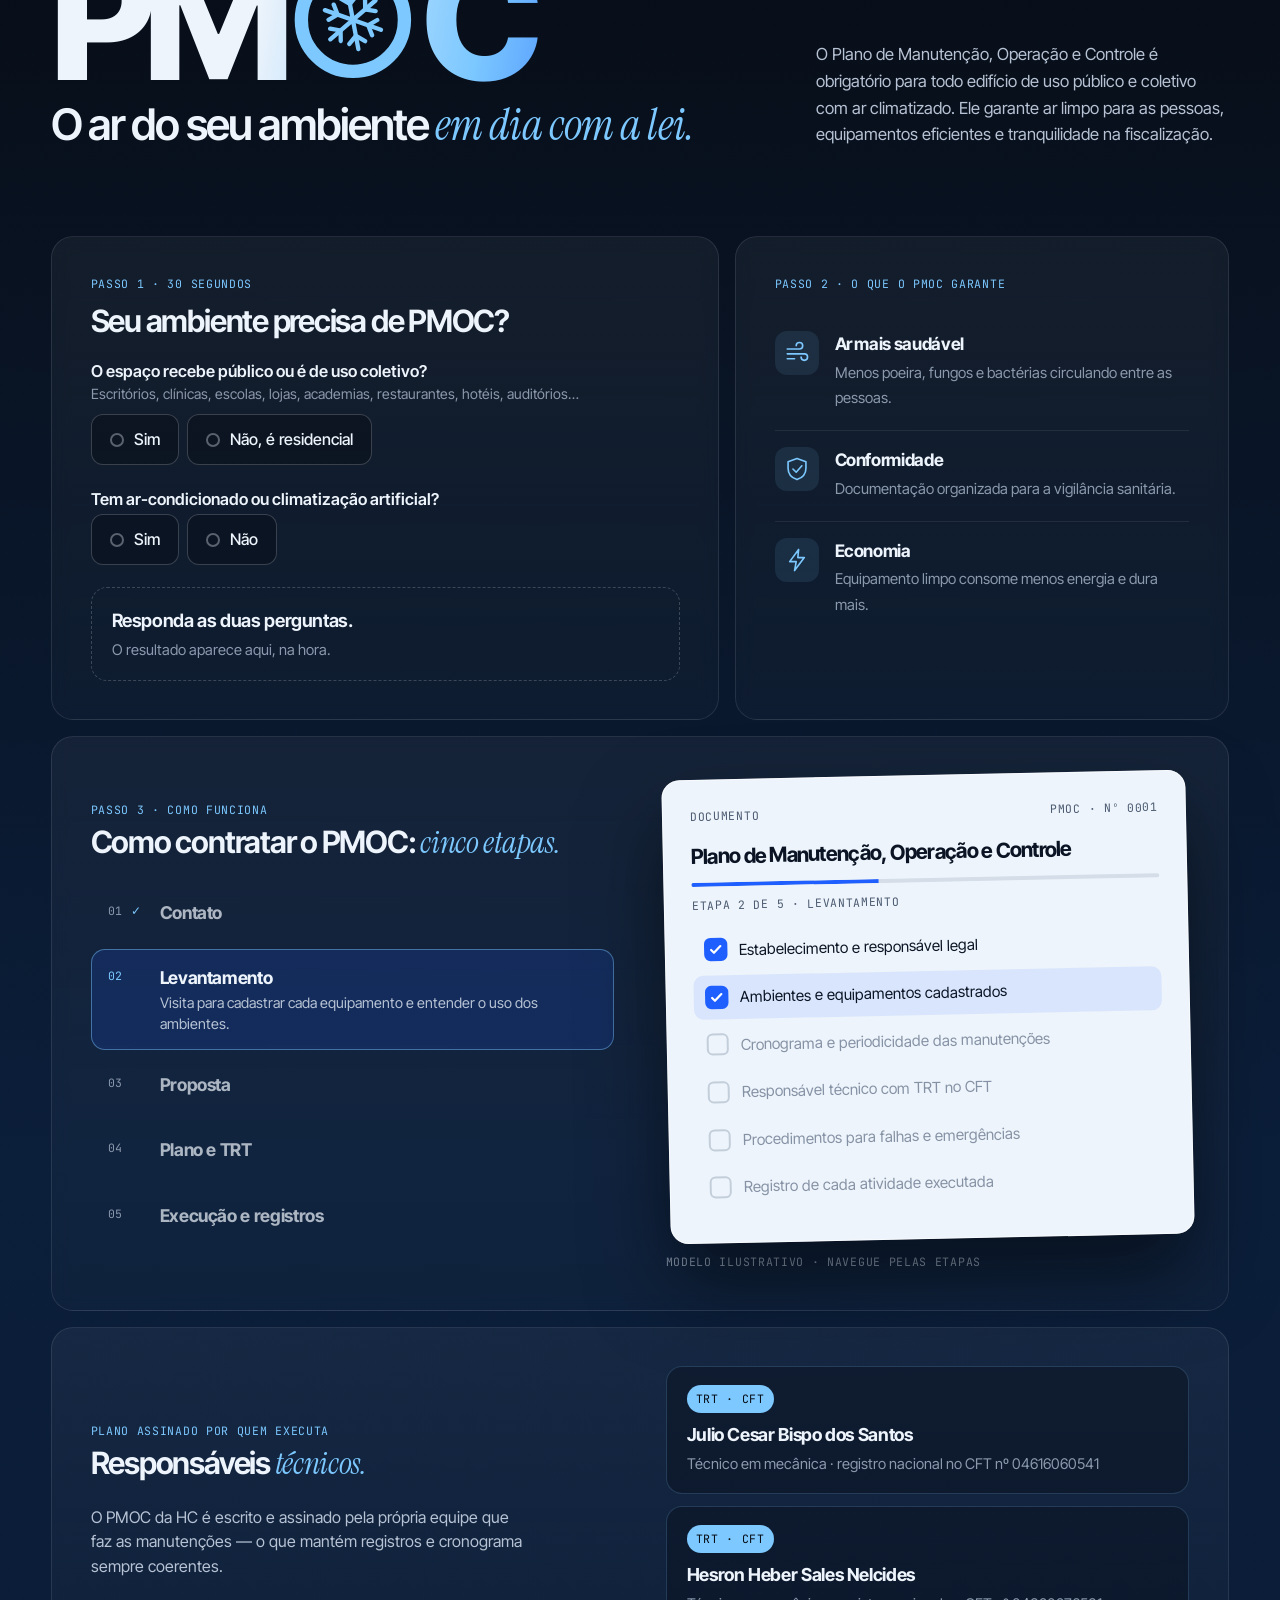
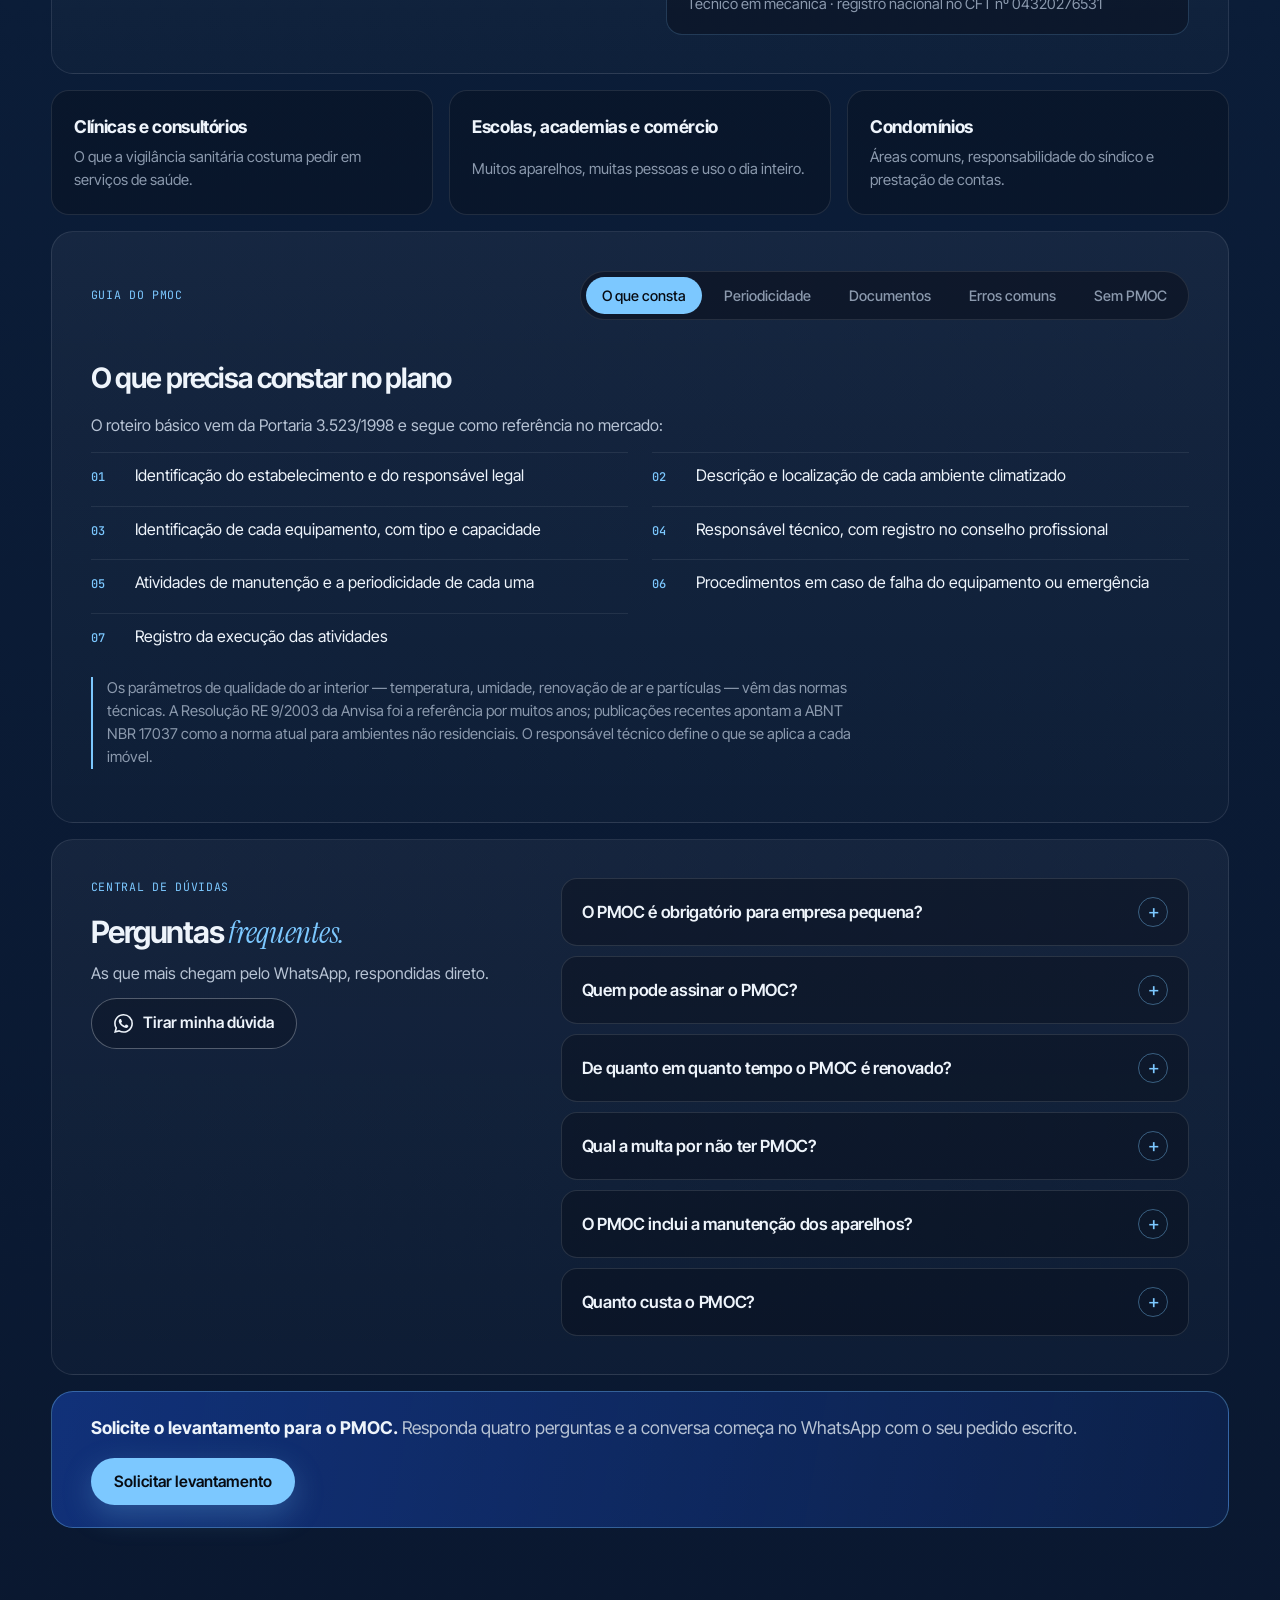
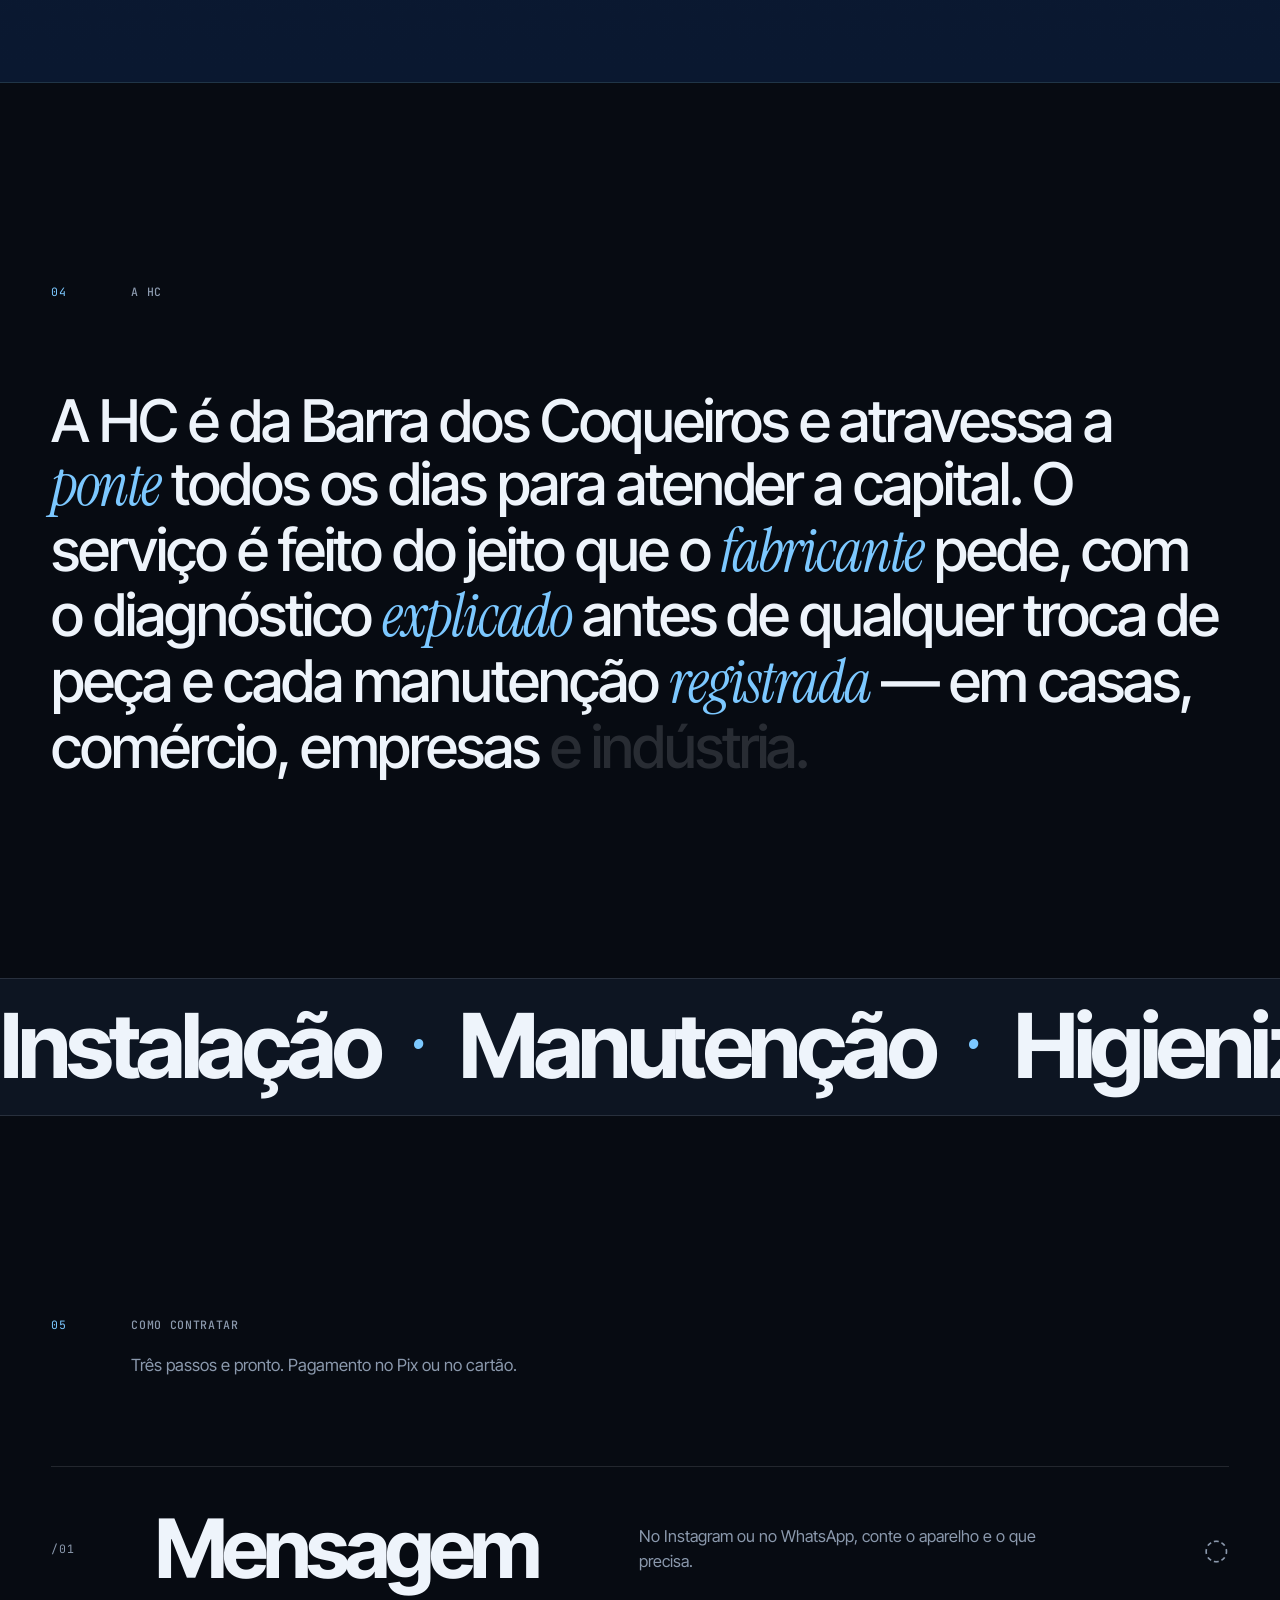
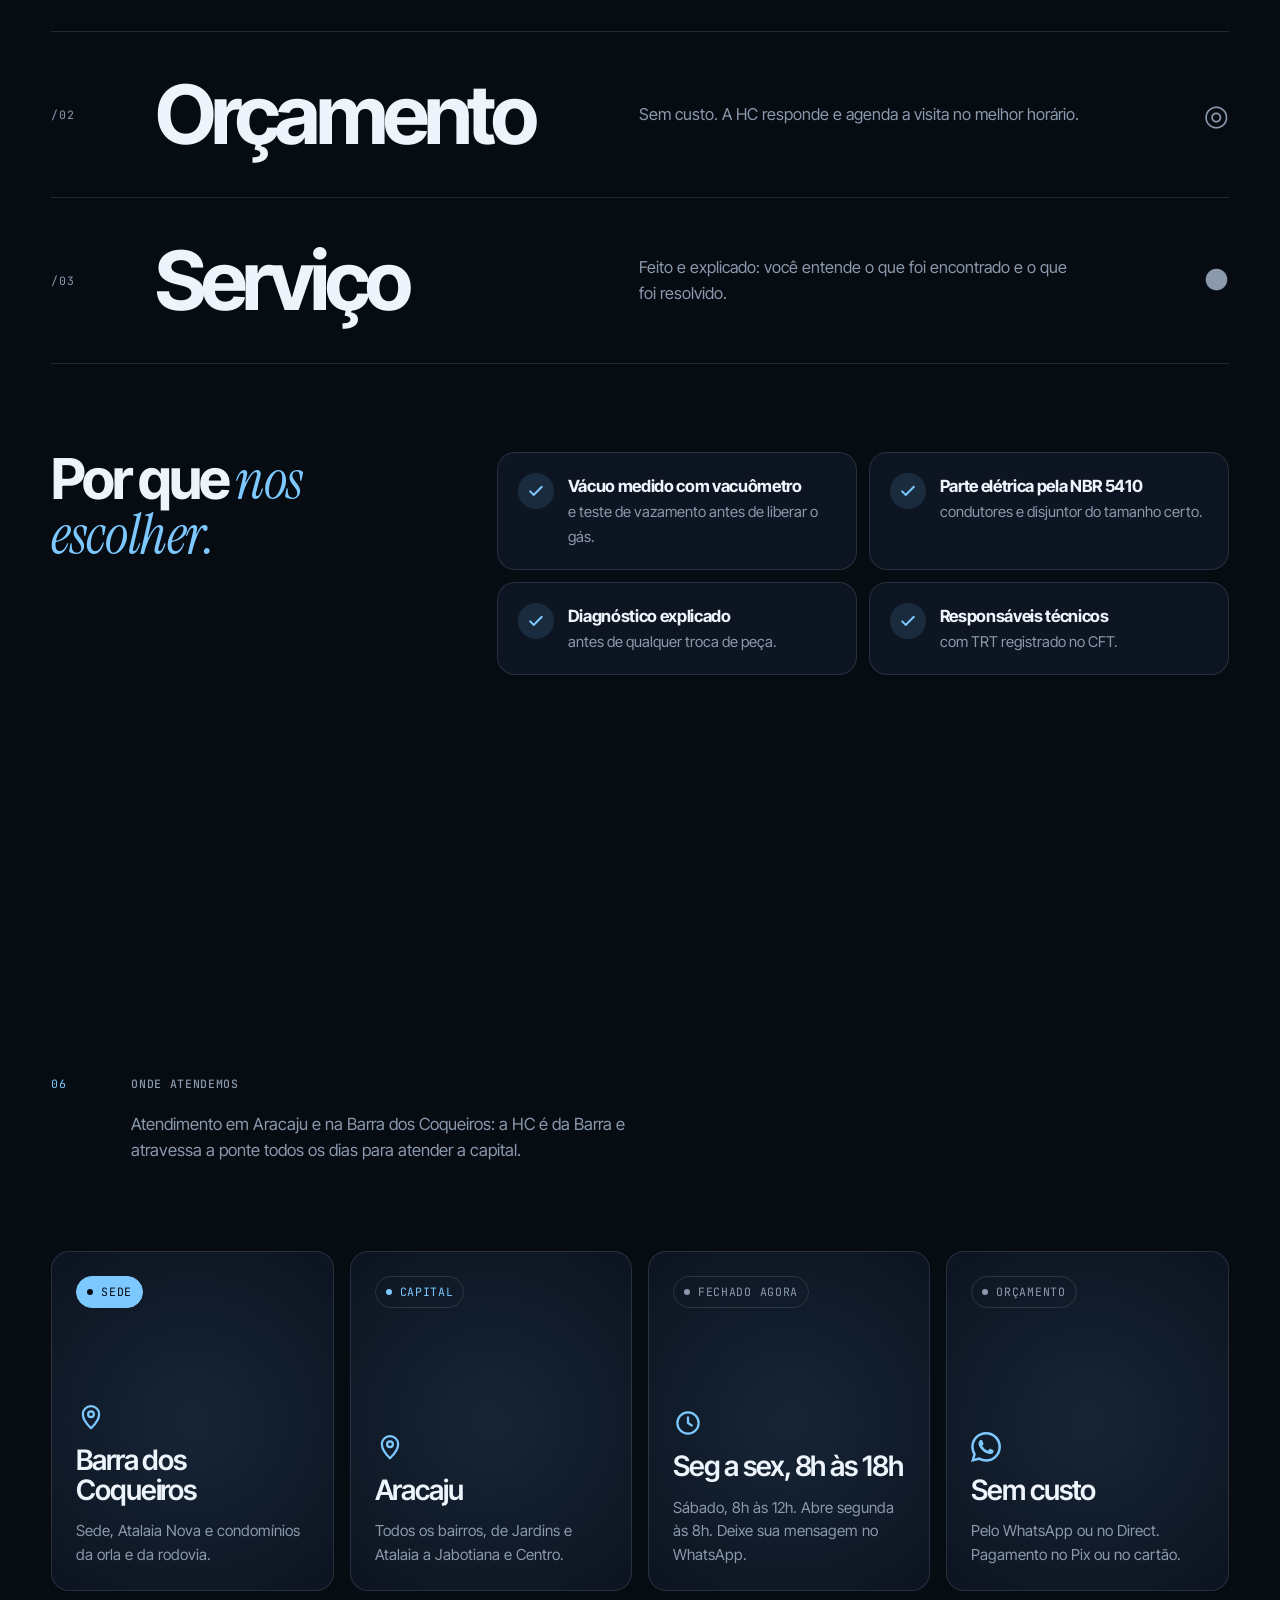
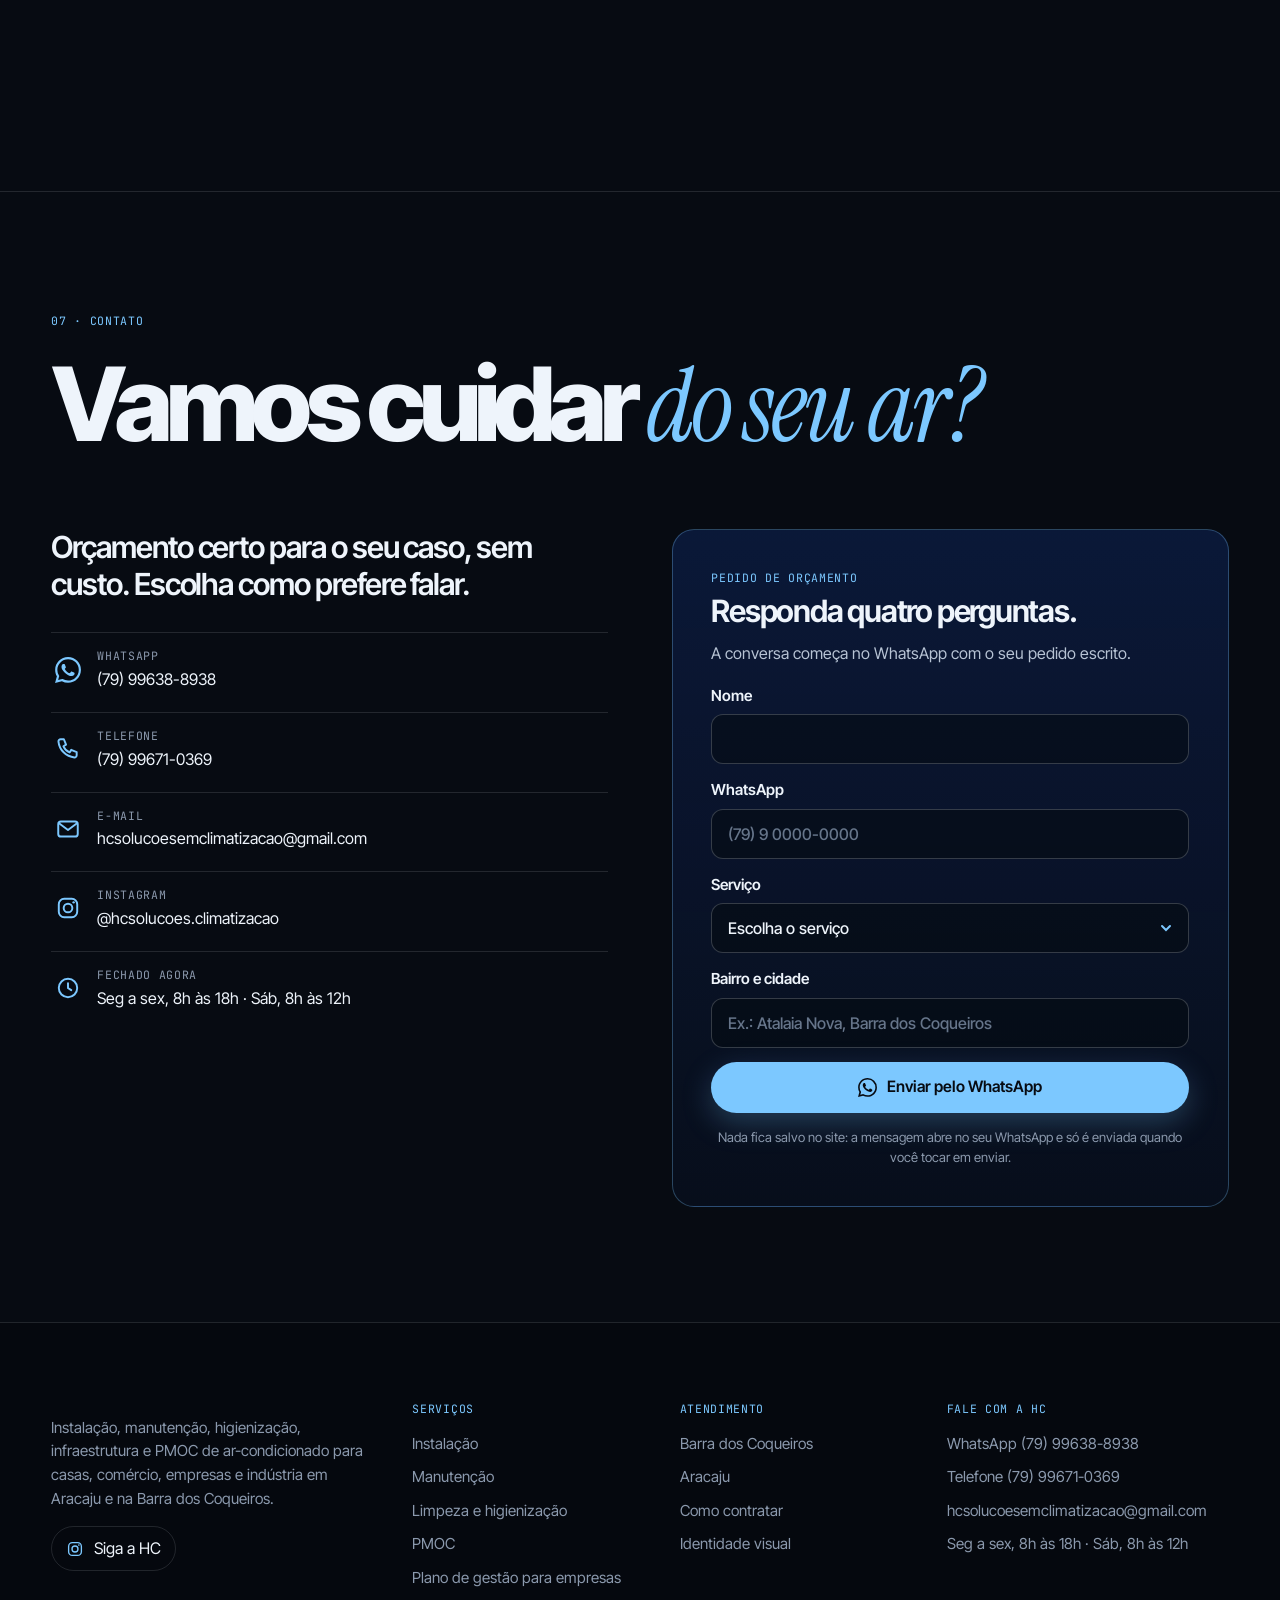
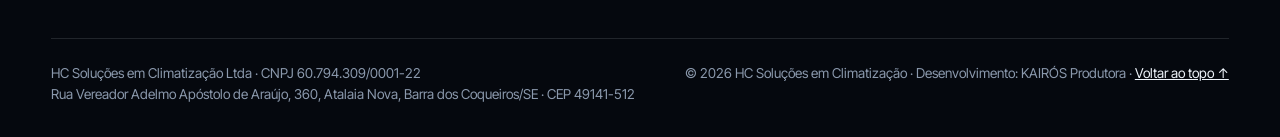
==== commit 2f860cdc: "Corrige o ícone do WhatsApp O telefone dentro do balão estava desenhado errado. Troca pelo glifo ofi" ====
--- a/index.html
+++ b/index.html
@@ -43,7 +43,7 @@
       <g class="hc-flake" mask="url(#hc-hole)"><path d="M42.00 60.00L73.00 60.00" style="stroke:var(--flake,#7cc8ff);fill:var(--flake,#7cc8ff)" stroke-width="6" fill="none"/><path d="M57.50 60.00L62.00 52.21" style="stroke:var(--flake,#7cc8ff);fill:var(--flake,#7cc8ff)" stroke-width="4.5" fill="none"/><path d="M57.50 60.00L62.00 67.79" style="stroke:var(--flake,#7cc8ff);fill:var(--flake,#7cc8ff)" stroke-width="4.5" fill="none"/><path d="M42.00 60.00L57.50 86.85" style="stroke:var(--flake,#7cc8ff);fill:var(--flake,#7cc8ff)" stroke-width="6" fill="none"/><path d="M49.75 73.42L58.75 73.42" style="stroke:var(--flake,#7cc8ff);fill:var(--flake,#7cc8ff)" stroke-width="4.5" fill="none"/><path d="M49.75 73.42L45.25 81.22" style="stroke:var(--flake,#7cc8ff);fill:var(--flake,#7cc8ff)" stroke-width="4.5" fill="none"/><path d="M42.00 60.00L26.50 86.85" style="stroke:var(--flake,#7cc8ff);fill:var(--flake,#7cc8ff)" stroke-width="6" fill="none"/><path d="M34.25 73.42L38.75 81.22" style="stroke:var(--flake,#7cc8ff);fill:var(--flake,#7cc8ff)" stroke-width="4.5" fill="none"/><path d="M34.25 73.42L25.25 73.42" style="stroke:var(--flake,#7cc8ff);fill:var(--flake,#7cc8ff)" stroke-width="4.5" fill="none"/><path d="M42.00 60.00L11.00 60.00" style="stroke:var(--flake,#7cc8ff);fill:var(--flake,#7cc8ff)" stroke-width="6" fill="none"/><path d="M26.50 60.00L22.00 67.79" style="stroke:var(--flake,#7cc8ff);fill:var(--flake,#7cc8ff)" stroke-width="4.5" fill="none"/><path d="M26.50 60.00L22.00 52.21" style="stroke:var(--flake,#7cc8ff);fill:var(--flake,#7cc8ff)" stroke-width="4.5" fill="none"/><path d="M42.00 60.00L26.50 33.15" style="stroke:var(--flake,#7cc8ff);fill:var(--flake,#7cc8ff)" stroke-width="6" fill="none"/><path d="M34.25 46.58L25.25 46.58" style="stroke:var(--flake,#7cc8ff);fill:var(--flake,#7cc8ff)" stroke-width="4.5" fill="none"/><path d="M34.25 46.58L38.75 38.78" style="stroke:var(--flake,#7cc8ff);fill:var(--flake,#7cc8ff)" stroke-width="4.5" fill="none"/><path d="M42.00 60.00L57.50 33.15" style="stroke:var(--flake,#7cc8ff);fill:var(--flake,#7cc8ff)" stroke-width="6" fill="none"/><path d="M49.75 46.58L45.25 38.78" style="stroke:var(--flake,#7cc8ff);fill:var(--flake,#7cc8ff)" stroke-width="4.5" fill="none"/><path d="M49.75 46.58L58.75 46.58" style="stroke:var(--flake,#7cc8ff);fill:var(--flake,#7cc8ff)" stroke-width="4.5" fill="none"/><polygon points="47.63,63.25 42.00,66.50 36.37,63.25 36.37,56.75 42.00,53.50 47.63,56.75" style="fill:var(--flake,#7cc8ff);fill:var(--flake,#7cc8ff)"/></g>
       <rect x="0" y="14" width="18" height="92" style="fill:var(--stem,currentColor)"/><rect x="66" y="14" width="18" height="92" style="fill:var(--stem,currentColor)"/><path d="M165.59 32.13A37.5 37.5 0 1 0 165.59 87.87" fill="none" style="stroke:var(--arc,currentColor)" stroke-width="19"/>
     </symbol>
-    <symbol id="i-wa" viewBox="0 0 24 24"><path d="M12 2.6a9.4 9.4 0 0 0-8.1 14.2L2.6 21.4l4.7-1.2A9.4 9.4 0 1 0 12 2.6z" fill="none" stroke="currentColor" stroke-width="1.8" stroke-linejoin="round"/><path d="M8.7 7.4c.2-.5.5-.5.8-.5h.6c.2 0 .4.1.5.4l.8 1.9c.1.2.1.4 0 .6l-.5.7c-.1.2-.2.4 0 .6a7.4 7.4 0 0 0 3.9 3.4c.2.1.4 0 .6-.1l.7-.9c.2-.2.4-.2.6-.1l1.8.9c.2.1.4.2.4.4 0 .5-.1 1.2-.5 1.6-.5.5-1.4.9-2.2.8-1.2-.1-3.3-.8-5-2.4-1.6-1.5-2.6-3.3-2.9-4.5-.2-.9 0-1.9.4-2.8z" fill="currentColor"/></symbol>
+    <symbol id="i-wa" viewBox="0 0 24 24"><path fill="currentColor" d="M17.472 14.382c-.297-.149-1.758-.867-2.03-.967-.273-.099-.471-.148-.67.15-.197.297-.767.966-.94 1.164-.173.199-.347.223-.644.075-.297-.15-1.255-.463-2.39-1.475-.883-.788-1.48-1.761-1.653-2.059-.173-.297-.018-.458.13-.606.134-.133.298-.347.446-.52.149-.174.198-.298.298-.497.099-.198.05-.371-.025-.52-.075-.149-.669-1.612-.916-2.207-.242-.579-.487-.5-.669-.51-.173-.008-.371-.01-.57-.01-.198 0-.52.074-.792.372-.272.297-1.04 1.016-1.04 2.479 0 1.462 1.065 2.875 1.213 3.074.149.198 2.096 3.2 5.077 4.487.709.306 1.262.489 1.694.625.712.227 1.36.195 1.871.118.571-.085 1.758-.719 2.006-1.413.248-.694.248-1.289.173-1.413-.074-.124-.272-.198-.57-.347m-5.421 7.403h-.004a9.87 9.87 0 01-5.031-1.378l-.361-.214-3.741.982.998-3.648-.235-.374a9.86 9.86 0 01-1.51-5.26c.001-5.45 4.436-9.884 9.888-9.884 2.64 0 5.122 1.03 6.988 2.898a9.825 9.825 0 012.893 6.994c-.003 5.45-4.437 9.884-9.885 9.884m8.413-18.297A11.815 11.815 0 0012.05 0C5.495 0 .16 5.335.157 11.892c0 2.096.547 4.142 1.588 5.945L.057 24l6.305-1.654a11.882 11.882 0 005.683 1.448h.005c6.554 0 11.89-5.335 11.893-11.893a11.821 11.821 0 00-3.48-8.413Z"/></symbol>
     <symbol id="i-phone" viewBox="0 0 24 24"><path d="M5.2 3h3l2 5-2.4 1.5a11 11 0 0 0 5.7 5.7L15 12.8l5 2v3a2 2 0 0 1-2.1 2A16.5 16.5 0 0 1 3.2 5.1 2 2 0 0 1 5.2 3z" fill="none" stroke="currentColor" stroke-width="1.8" stroke-linejoin="round"/></symbol>
     <symbol id="i-mail" viewBox="0 0 24 24"><rect x="3" y="5" width="18" height="14" rx="2.5" fill="none" stroke="currentColor" stroke-width="1.8"/><path d="M4 7l8 6 8-6" fill="none" stroke="currentColor" stroke-width="1.8" stroke-linecap="round" stroke-linejoin="round"/></symbol>
     <symbol id="i-ig" viewBox="0 0 24 24"><rect x="3.5" y="3.5" width="17" height="17" rx="5" fill="none" stroke="currentColor" stroke-width="1.8"/><circle cx="12" cy="12" r="4" fill="none" stroke="currentColor" stroke-width="1.8"/><circle cx="17.2" cy="6.8" r="1.1" fill="currentColor"/></symbol>
--- a/css/styles.css
+++ b/css/styles.css
@@ -204,6 +204,7 @@
 /* Versão 3D: o canvas ocupa o lugar da ilustração (que vira reserva sem WebGL) */
 .split3d { position: absolute; inset: -22% -10% -55% -10%; width: 120%; height: 177%; display: block; pointer-events: none; opacity: 0; transition: opacity .8s var(--ease); }
 .climate__unit.is-3d .split3d { opacity: 1; }
+.split3d { -webkit-mask-image: linear-gradient(to bottom, #000 62%, transparent 96%); mask-image: linear-gradient(to bottom, #000 62%, transparent 96%); }
 .climate__unit.is-3d .split { visibility: hidden; }
 .split__temp { font: 500 40px var(--mono); fill: #7cc8ff; letter-spacing: -.02em; }
 .split__mode { font: 500 9px var(--mono); fill: #6b7a90; letter-spacing: .14em; }
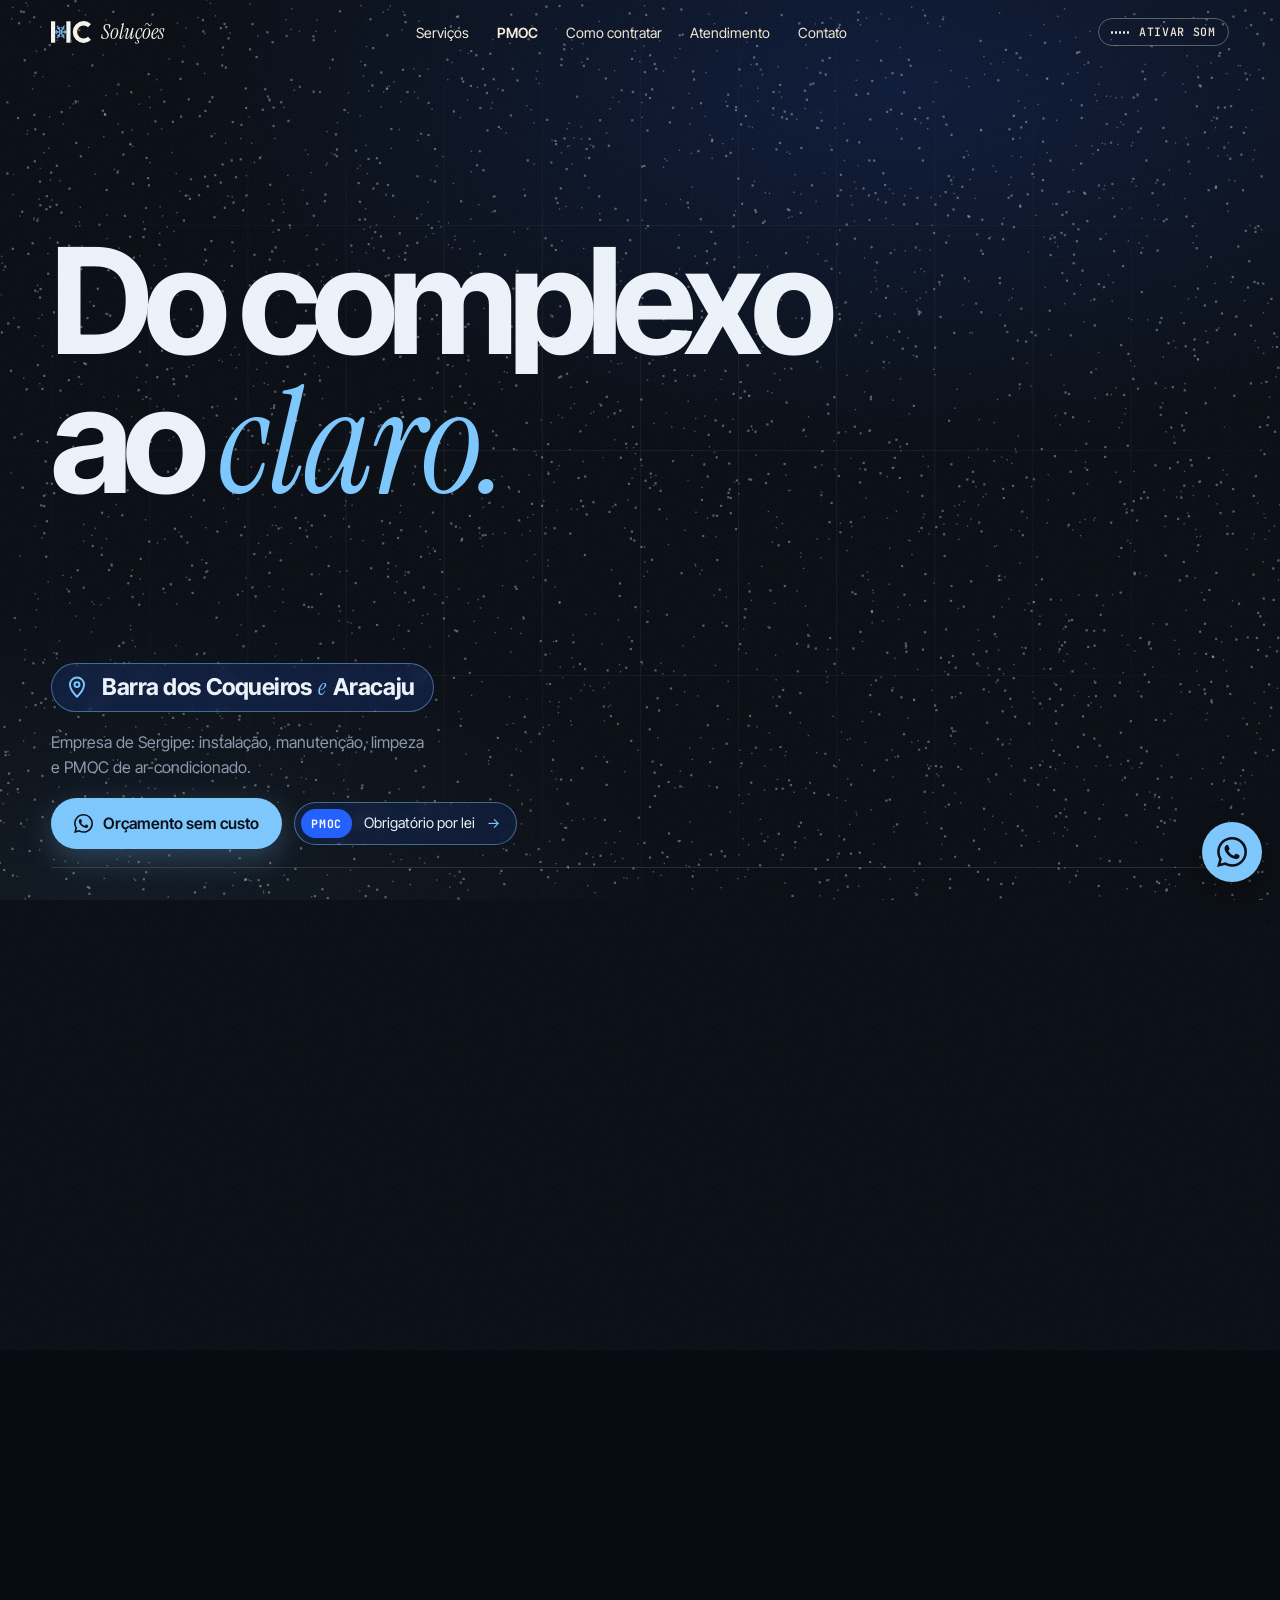
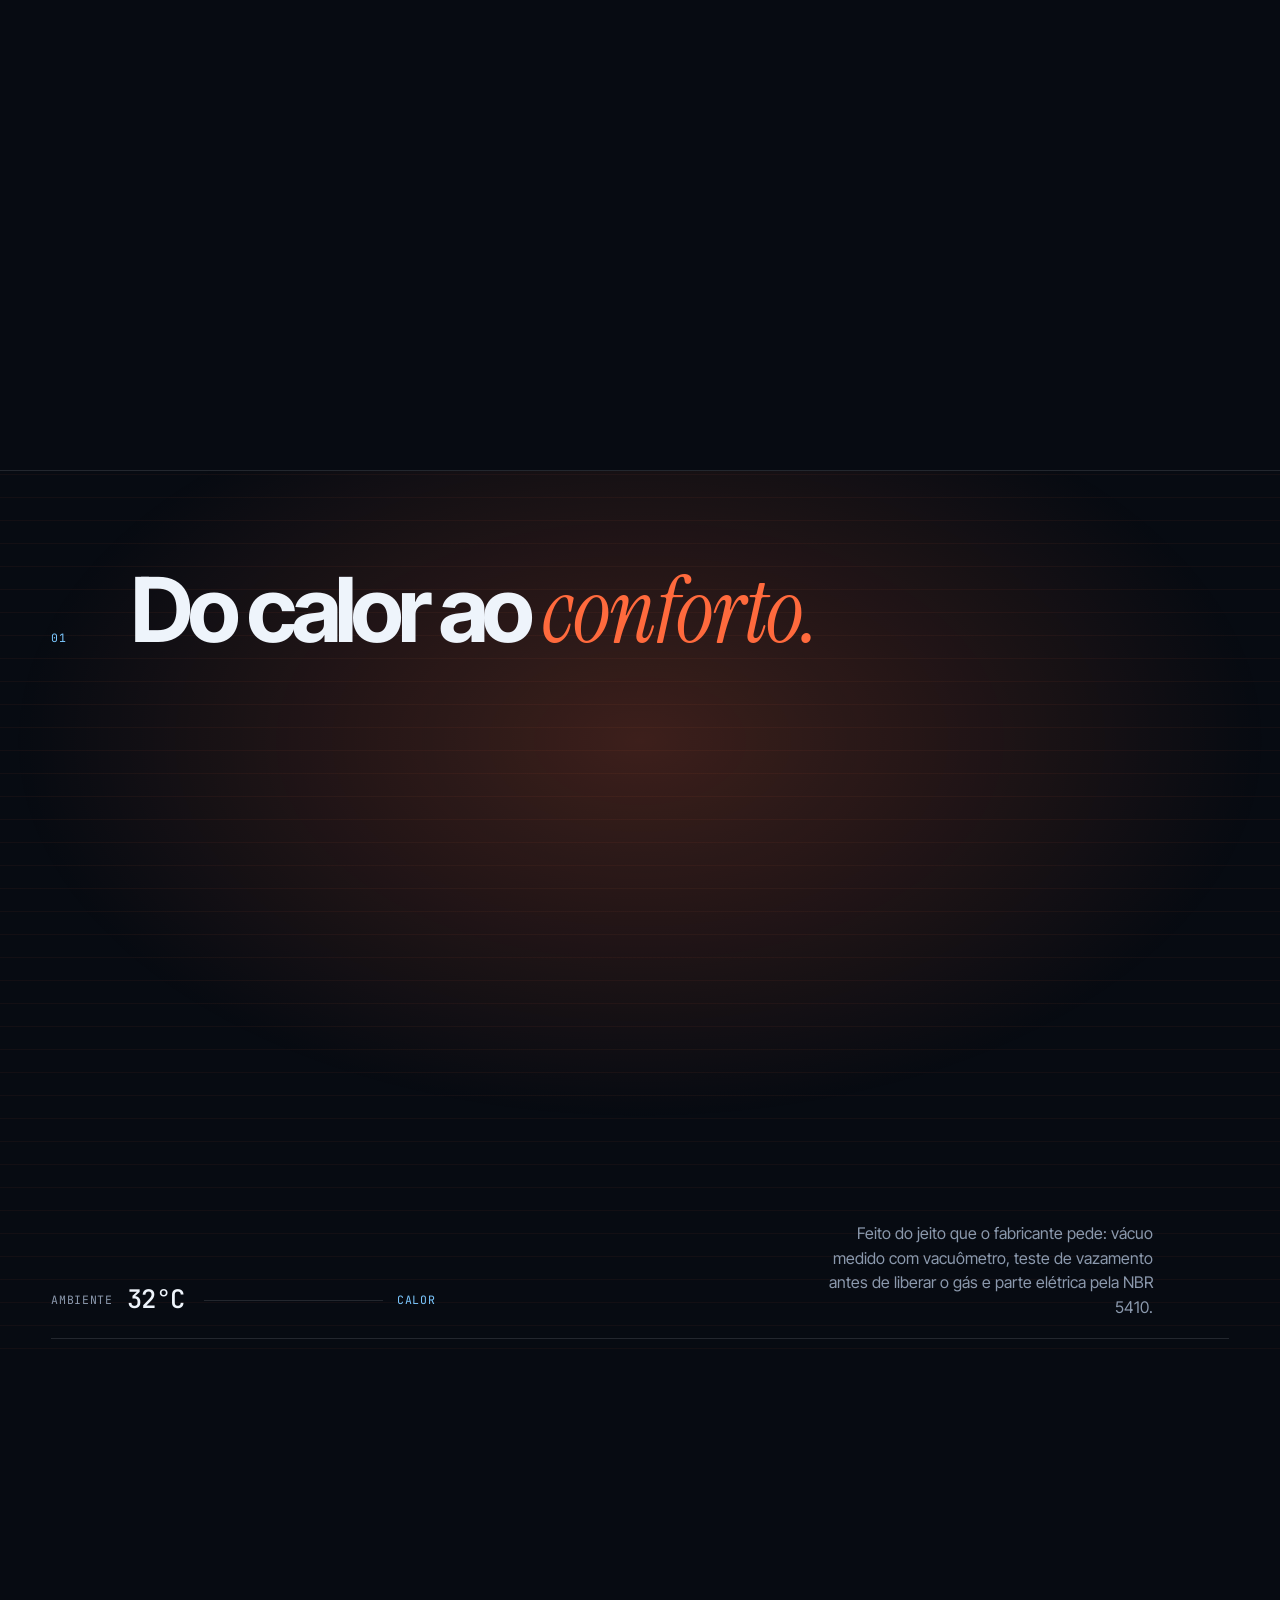
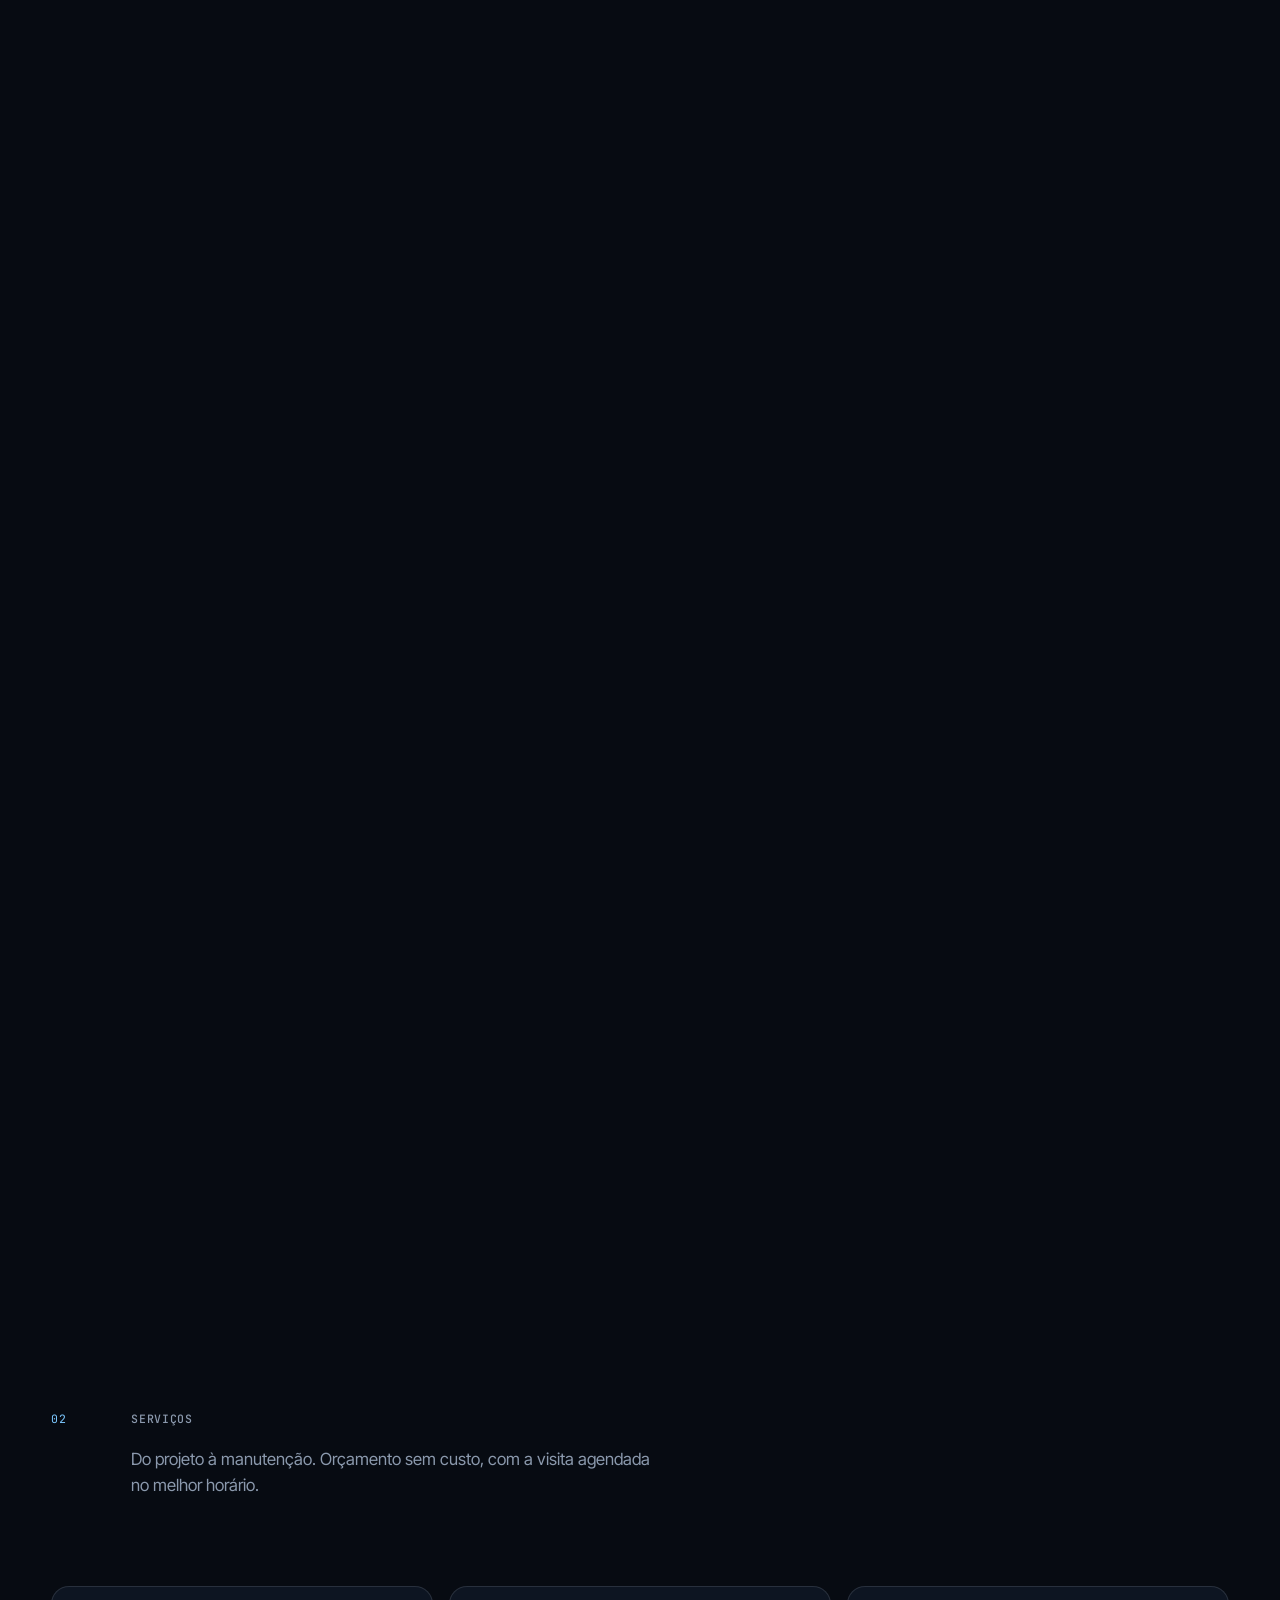
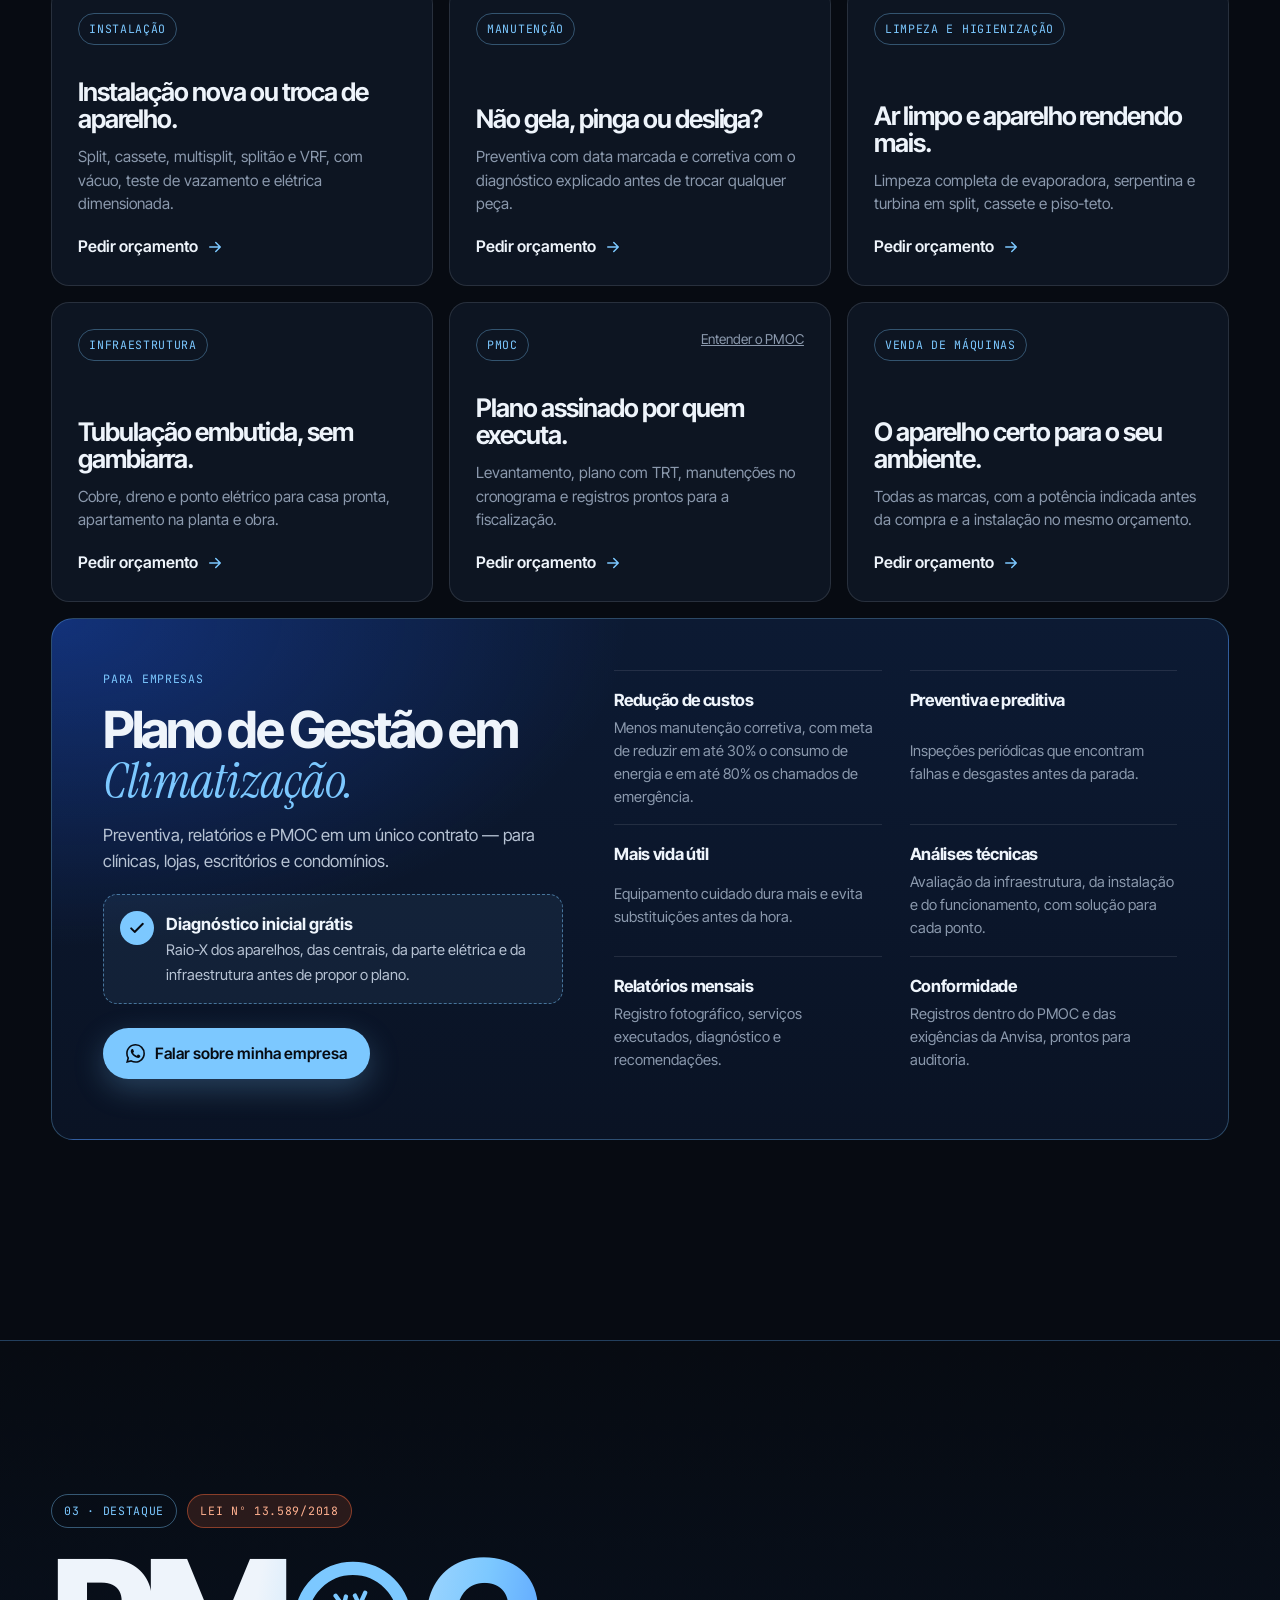
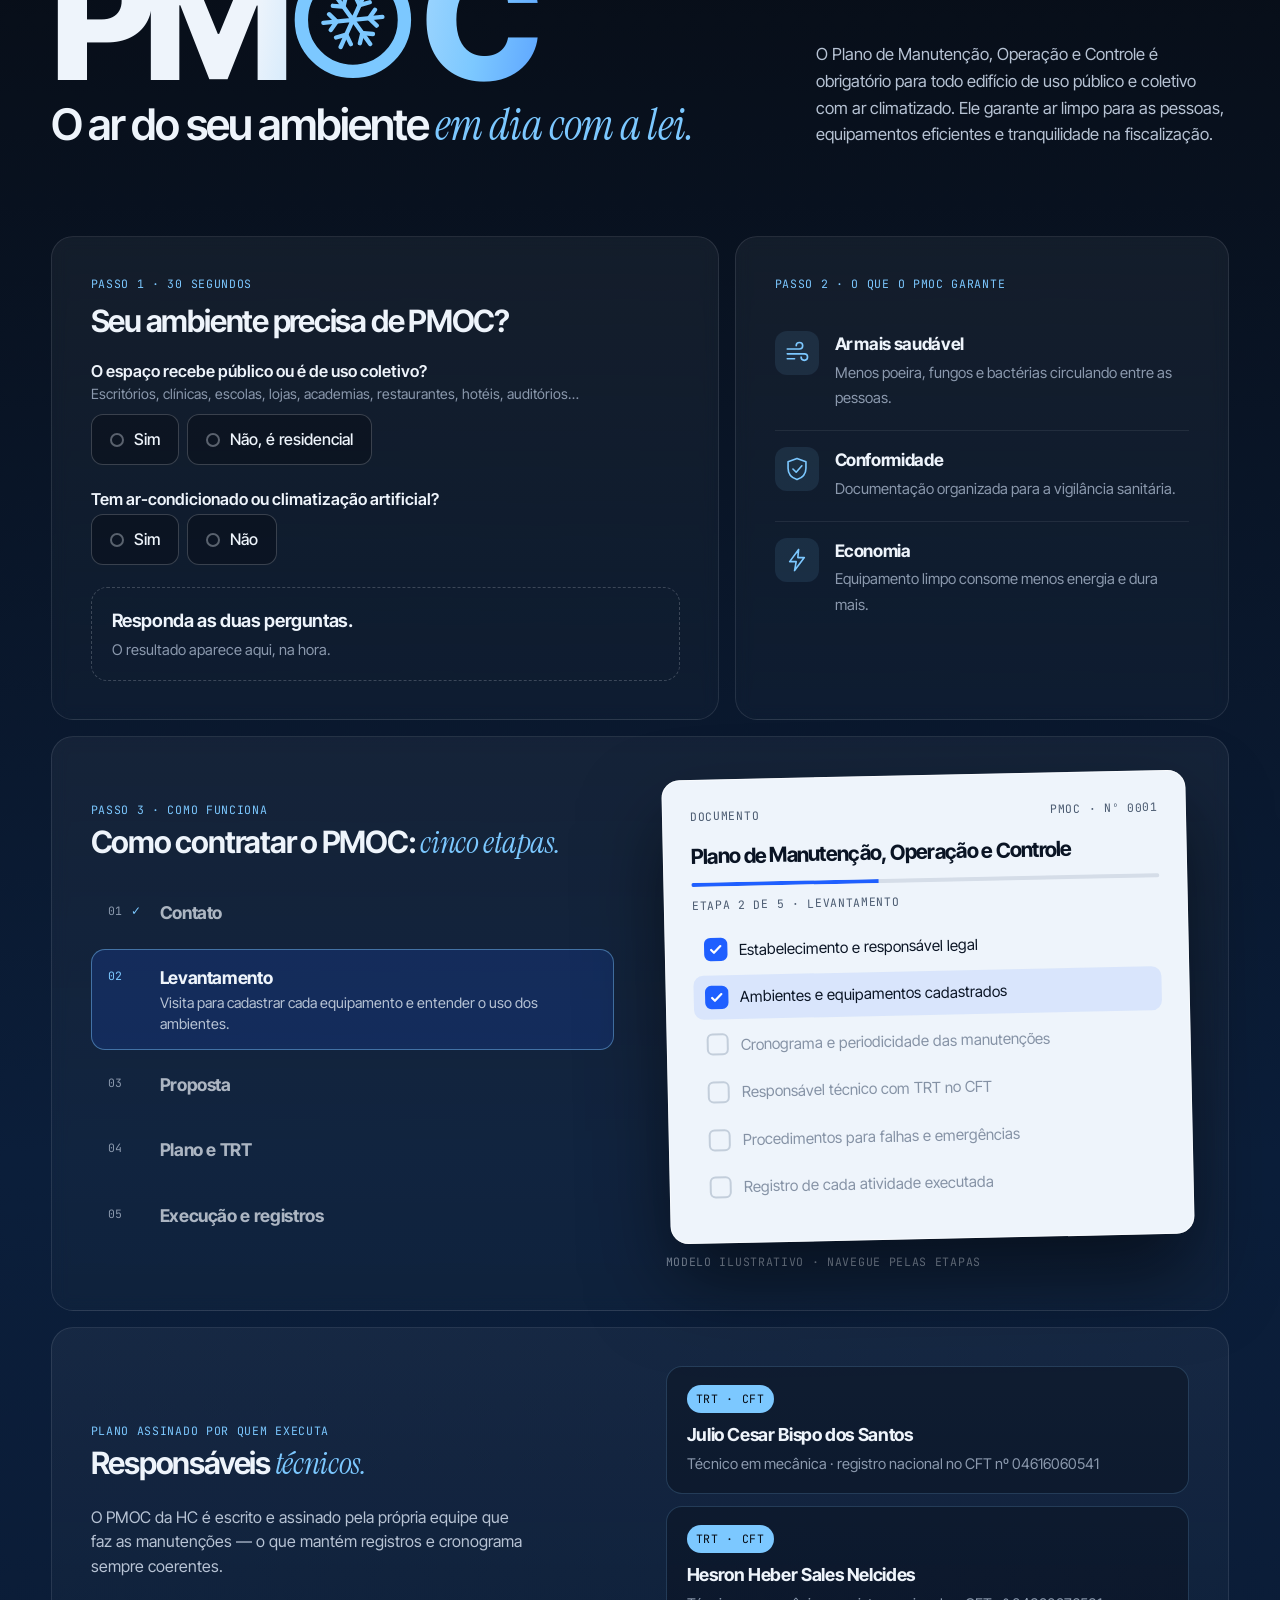
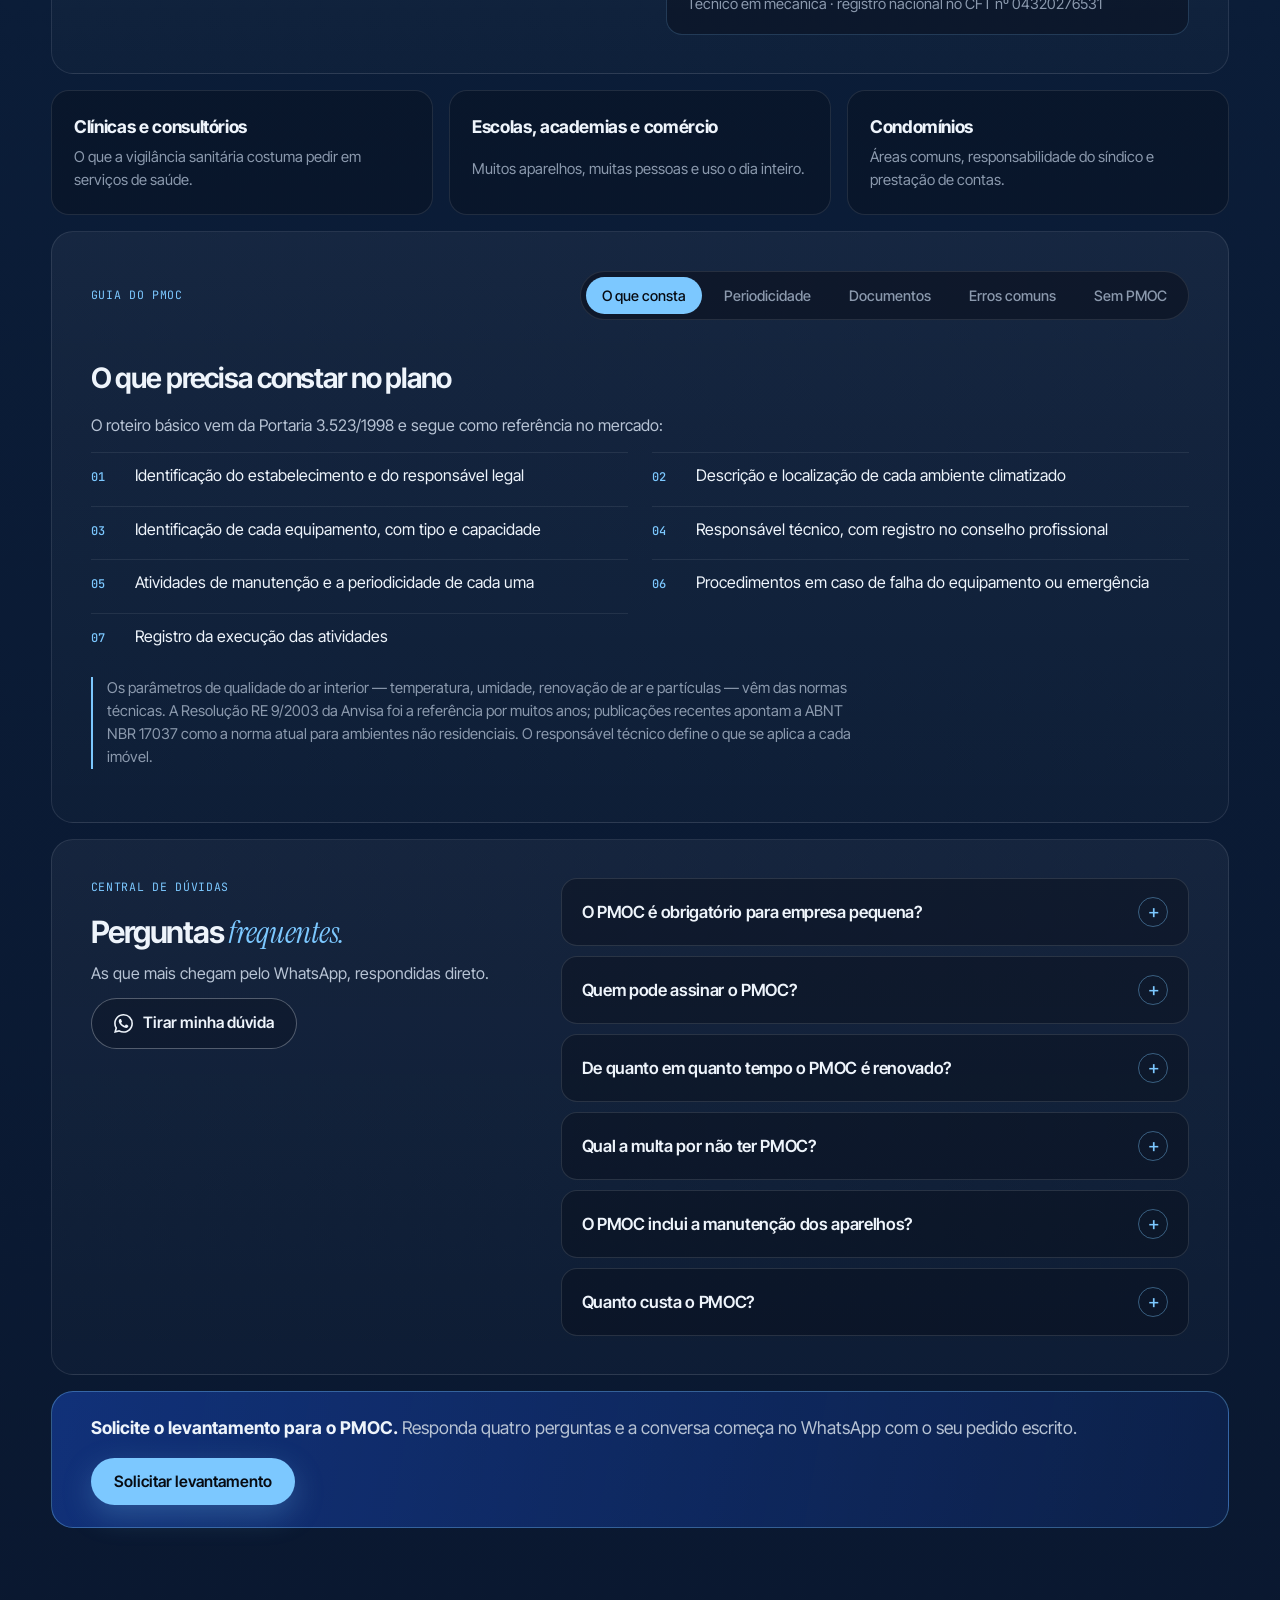
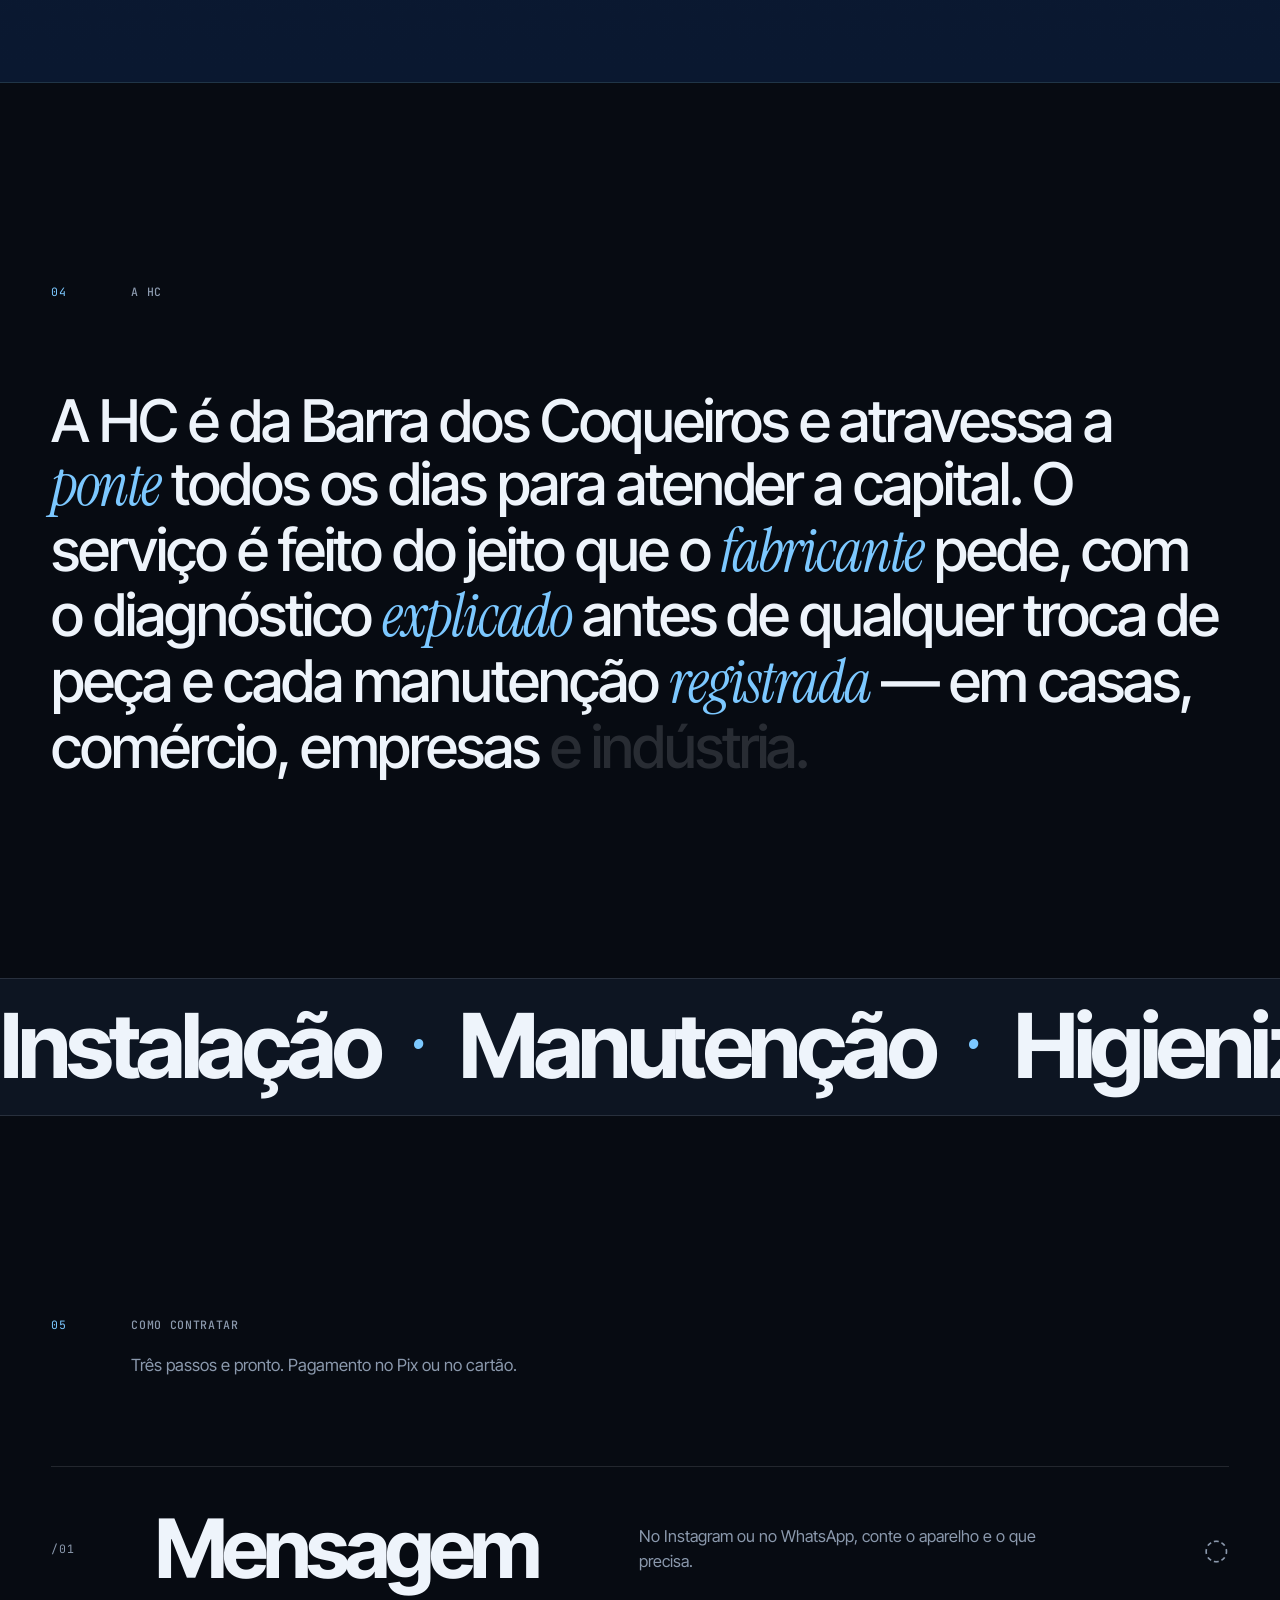
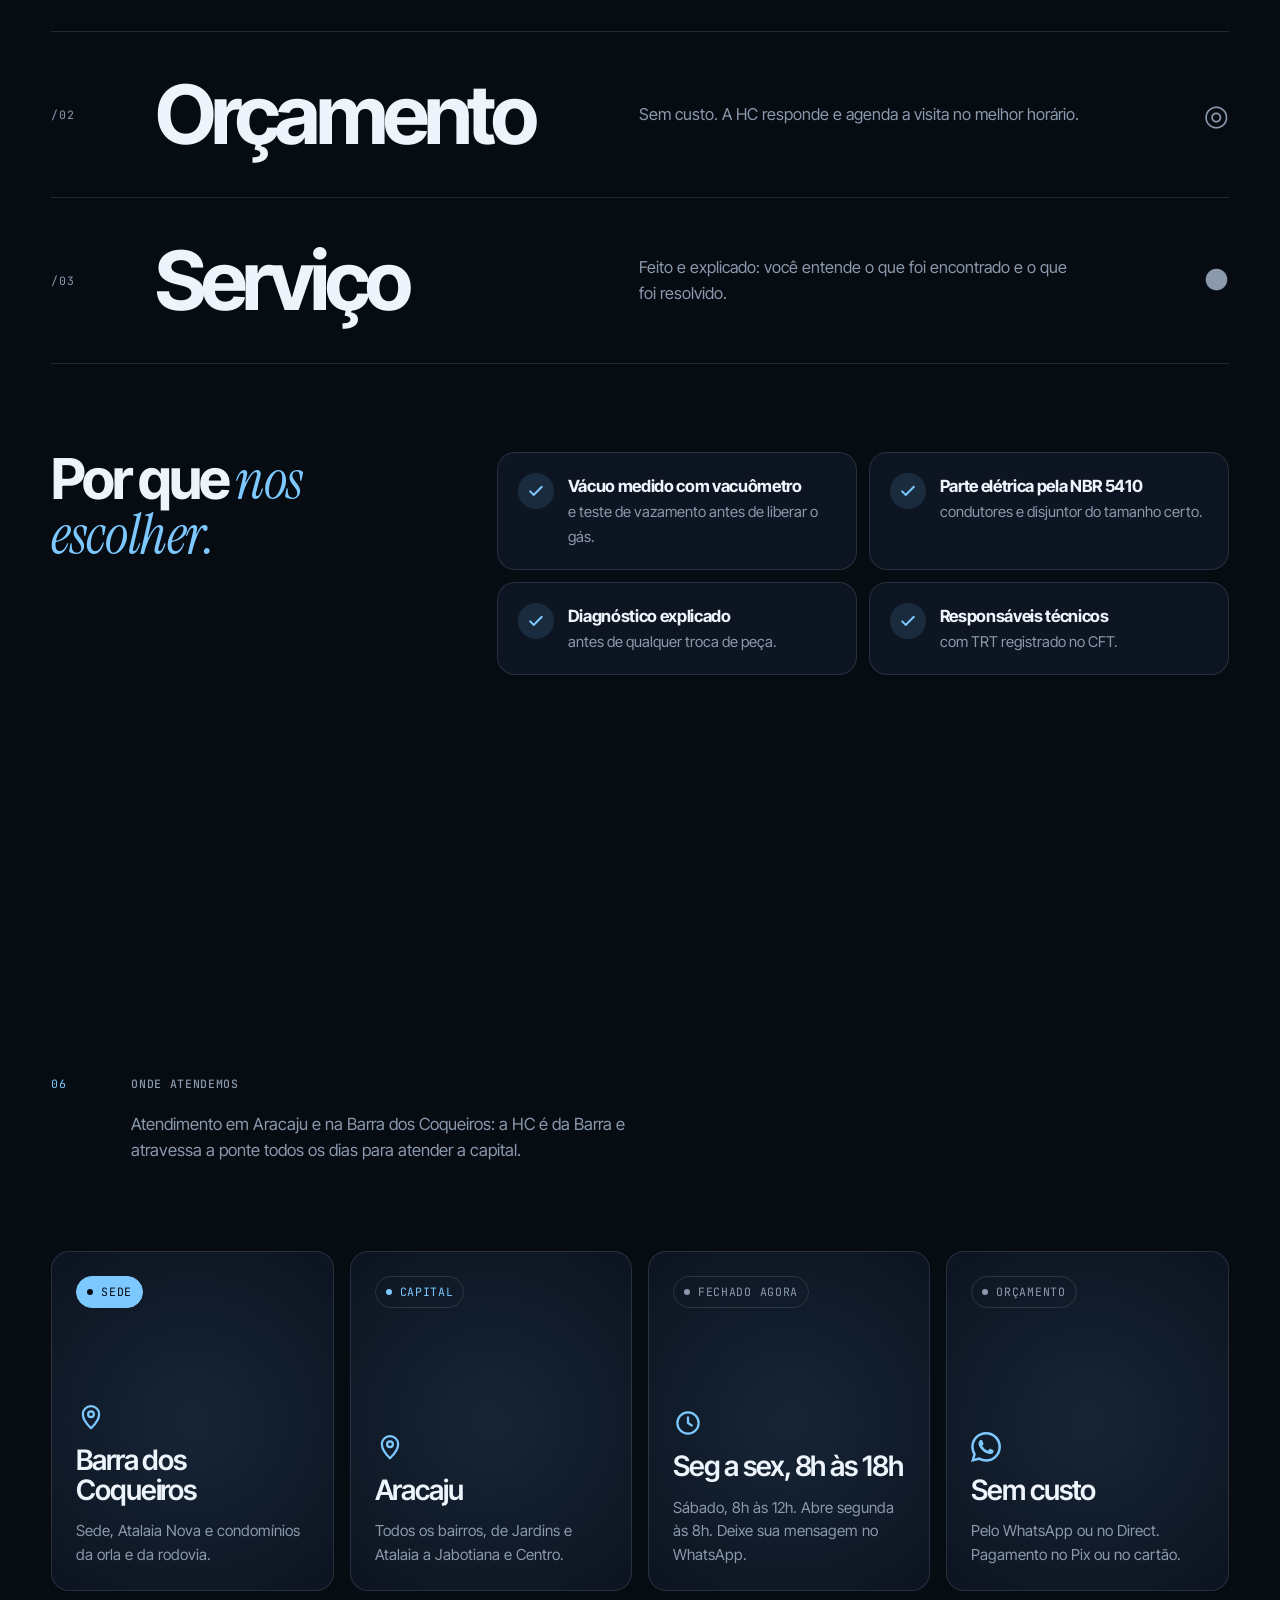
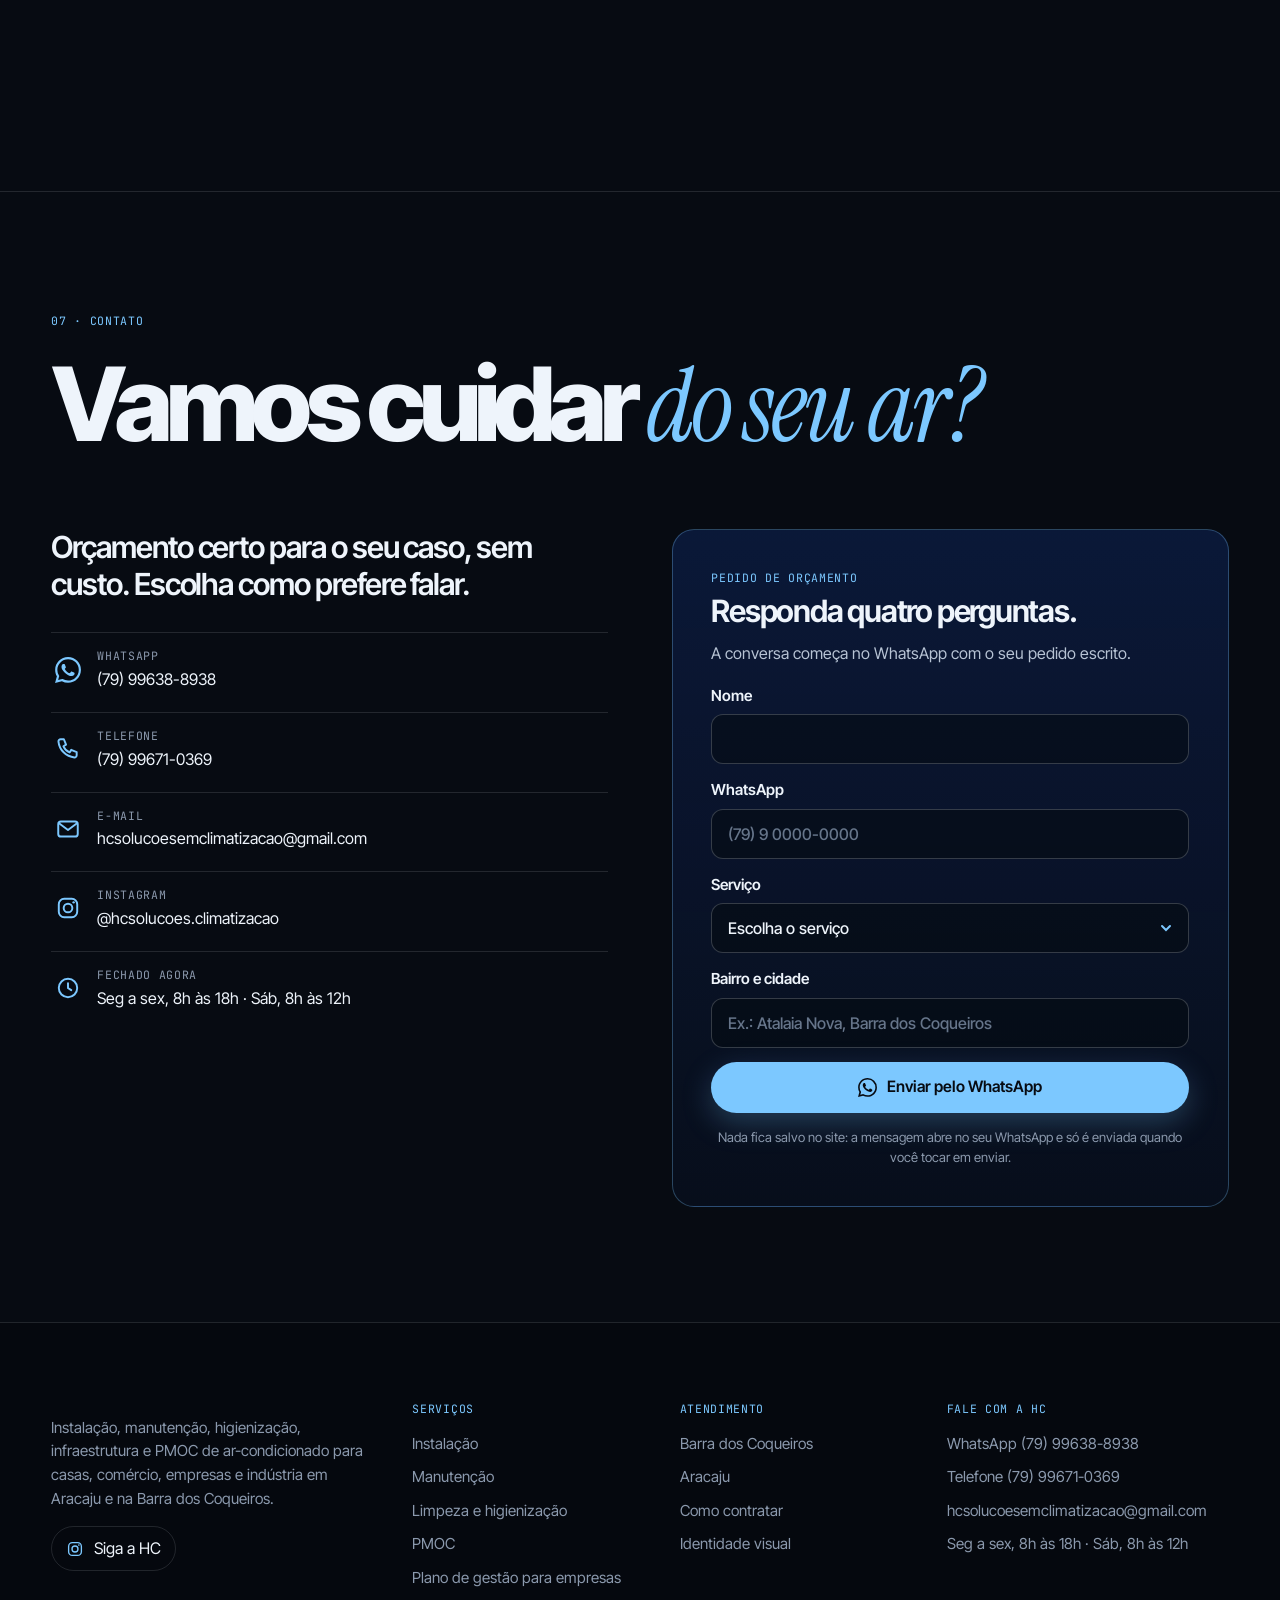
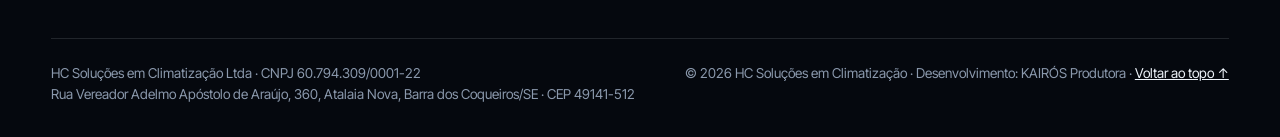
==== commit 81ea74b8: "Abertura sem tela de entrada e com a localização em destaque Remove a tela de "Entrar com som": o so" ====
--- a/index.html
+++ b/index.html
@@ -58,18 +58,6 @@
       </g>
     </symbol>
   </svg>
-  <div class="intro" data-intro role="dialog" aria-modal="true" aria-labelledby="intro-title" hidden>
-    <div class="intro__inner">
-      <svg class="intro__symbol" aria-hidden="true"><use href="#hc-symbol"/></svg>
-      <p class="intro__title" id="intro-title">Soluções <em>em climatização</em></p>
-      <button class="intro__enter" type="button" data-intro-enter>
-        <span class="sound__bars" aria-hidden="true"><i></i><i></i><i></i><i></i><i></i></span>
-        Entrar <span class="intro__hint">com som</span>
-      </button>
-      <button class="intro__mute mono" type="button" data-intro-mute>Entrar sem som</button>
-      <p class="intro__note mono">Experiência com som ambiente · use fones para sentir o ar</p>
-    </div>
-  </div>
   <a class="skip" href="#conteudo">Pular para o conteúdo</a>
   <div class="progress" aria-hidden="true"><span></span></div>
   <div class="grain" aria-hidden="true"></div>
@@ -107,7 +95,8 @@
         </h1>
         <div class="hero__foot">
           <div class="hero__copy">
-            <p>Ar-condicionado em Aracaju e na Barra dos Coqueiros: instalação, manutenção, limpeza e PMOC.</p>
+            <p class="hero__place"><svg aria-hidden="true"><use href="#i-pin"/></svg><span><b>Barra dos Coqueiros</b> <em>e</em> <b>Aracaju</b></span></p>
+            <p>Empresa de Sergipe: instalação, manutenção, limpeza e PMOC de ar-condicionado.</p>
             <div class="hero__actions">
               <a class="btn btn--primary" href="https://wa.me/5579996388938?text=Ol%C3%A1%2C%20HC%21%20Quero%20um%20or%C3%A7amento." target="_blank" rel="noopener"><svg aria-hidden="true"><use href="#i-wa"/></svg>Orçamento sem custo</a>
               <a class="pmoc-badge" href="#pmoc"><b class="mono">PMOC</b><span>Obrigatório por lei</span><i aria-hidden="true">→</i></a>
--- a/css/styles.css
+++ b/css/styles.css
@@ -234,43 +234,6 @@
 .climate__copy { max-width: 400px; color: var(--muted); text-align: right; }
 
 
-/* ---------- Tela de entrada (libera o som) ---------- */
-.intro {
-  position: fixed; inset: 0; z-index: 120; display: grid; place-items: center; padding: 24px;
-  background:
-    radial-gradient(60% 50% at 50% 40%, rgba(31, 95, 255, .22), transparent 70%),
-    var(--bg);
-  transition: opacity .9s var(--ease), transform 1.1s var(--ease), filter .9s;
-}
-.intro[hidden] { display: none; }
-.intro.is-leaving { opacity: 0; transform: translateY(-4%) scale(1.04); filter: blur(10px); pointer-events: none; }
-html.intro-open { overflow: hidden; }
-.intro-open .hero__title .line > span { animation-play-state: paused; }
-.intro__inner { display: flex; flex-direction: column; align-items: center; gap: 14px; text-align: center; }
-.intro__symbol { width: clamp(140px, 22vw, 230px); aspect-ratio: 172 / 120; color: var(--ink); margin-bottom: 8px; }
-.intro__symbol { animation: intro-in 1.4s var(--ease) both; }
-@keyframes intro-in { from { opacity: 0; transform: translateY(16px); filter: blur(8px); } }
-.intro__title { font-size: clamp(2rem, 4vw, 3rem); font-weight: 800; letter-spacing: -.05em; }
-.intro__title em { color: var(--accent); letter-spacing: -.02em; }
-.intro__sub { color: var(--muted); margin-bottom: 18px; }
-.intro__enter {
-  display: inline-flex; align-items: center; gap: 12px; cursor: pointer;
-  font: 600 1.05rem/1 var(--sans); color: var(--bg); background: var(--ink);
-  border: 0; border-radius: 999px; padding: 18px 30px;
-  box-shadow: 0 0 0 0 rgba(124, 200, 255, .5); animation: ring 2.4s ease-out infinite;
-  transition: transform .3s var(--ease), background-color .3s;
-}
-.intro__enter:hover { transform: scale(1.04); background: #fff; }
-.intro__enter .sound__bars i { animation: breeze 1.4s ease-in-out infinite; }
-.intro__enter .sound__bars i:nth-child(2) { animation-delay: -.2s; }
-.intro__enter .sound__bars i:nth-child(3) { animation-delay: -.45s; }
-.intro__enter .sound__bars i:nth-child(4) { animation-delay: -.7s; }
-.intro__enter .sound__bars i:nth-child(5) { animation-delay: -.95s; }
-.intro__hint { color: var(--blue); }
-@keyframes ring { 70% { box-shadow: 0 0 0 18px rgba(124, 200, 255, 0); } 100% { box-shadow: 0 0 0 0 rgba(124, 200, 255, 0); } }
-.intro__mute { background: none; border: 0; color: var(--muted); cursor: pointer; padding: 8px; text-decoration: underline; text-underline-offset: 4px; }
-.intro__mute:hover { color: var(--ink); }
-.intro__note { color: rgba(139, 153, 173, .7); margin-top: 18px; font-size: .62rem; }
 
 /* ---------- Selo PMOC no hero ---------- */
 .hero__copy { display: flex; flex-direction: column; gap: 18px; align-items: flex-start; }
@@ -796,7 +759,6 @@
 }
 .fab svg { width: 30px; height: 30px; }
 .fab:hover { transform: scale(1.08); }
-.intro-open .fab { display: none; }
 
 @media (max-width: 1000px) {
   .svc-grid { grid-template-columns: 1fr 1fr; }
@@ -831,6 +793,12 @@
 .doc__kind { color: #4a5a70; }
 .contact__title { font-size: clamp(3rem, 8vw, 7.5rem); font-weight: 800; letter-spacing: -.065em; line-height: .9; }
 .contact__title em { color: var(--accent); letter-spacing: -.03em; }
-.intro__symbol { margin-bottom: 4px; }
-.intro__title { font-size: clamp(1.4rem, 2.6vw, 2rem); font-weight: 600; letter-spacing: -.04em; margin-bottom: 18px; }
 .climate__copy { padding-right: 76px; }
+
+/* Abertura: localização em destaque */
+.hero__place { display: inline-flex; align-items: center; gap: 12px; max-width: none !important; color: var(--ink) !important;
+  padding: 10px 18px 10px 12px; border-radius: 999px; border: 1px solid rgba(124, 200, 255, .45); background: rgba(31, 95, 255, .16); backdrop-filter: blur(6px); }
+.hero__place svg { width: 26px; height: 26px; flex: none; color: var(--accent); }
+.hero__place span { font-size: clamp(1.1rem, 2.2vw, 1.45rem); letter-spacing: -.02em; line-height: 1.2; }
+.hero__place b { font-weight: 700; }
+.hero__place em { font-family: var(--serif); color: var(--accent); padding: 0 .1em; }
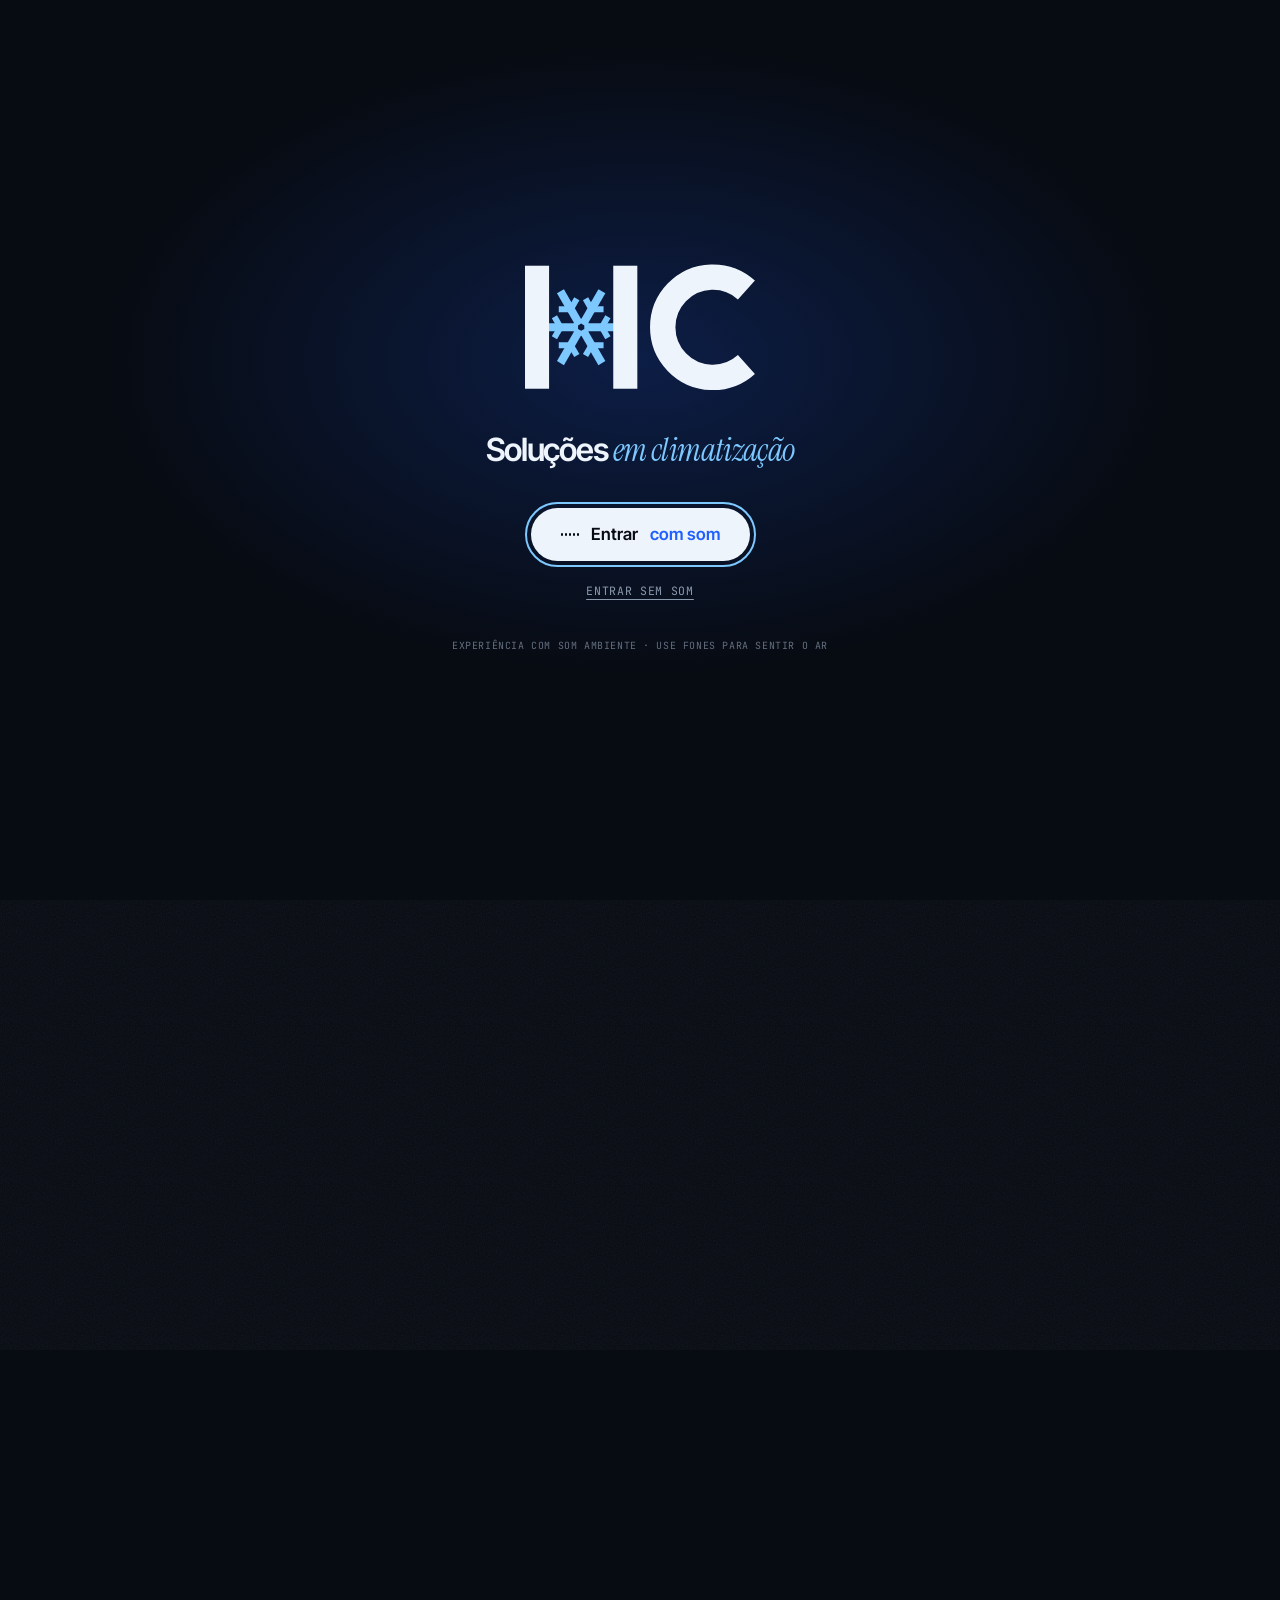
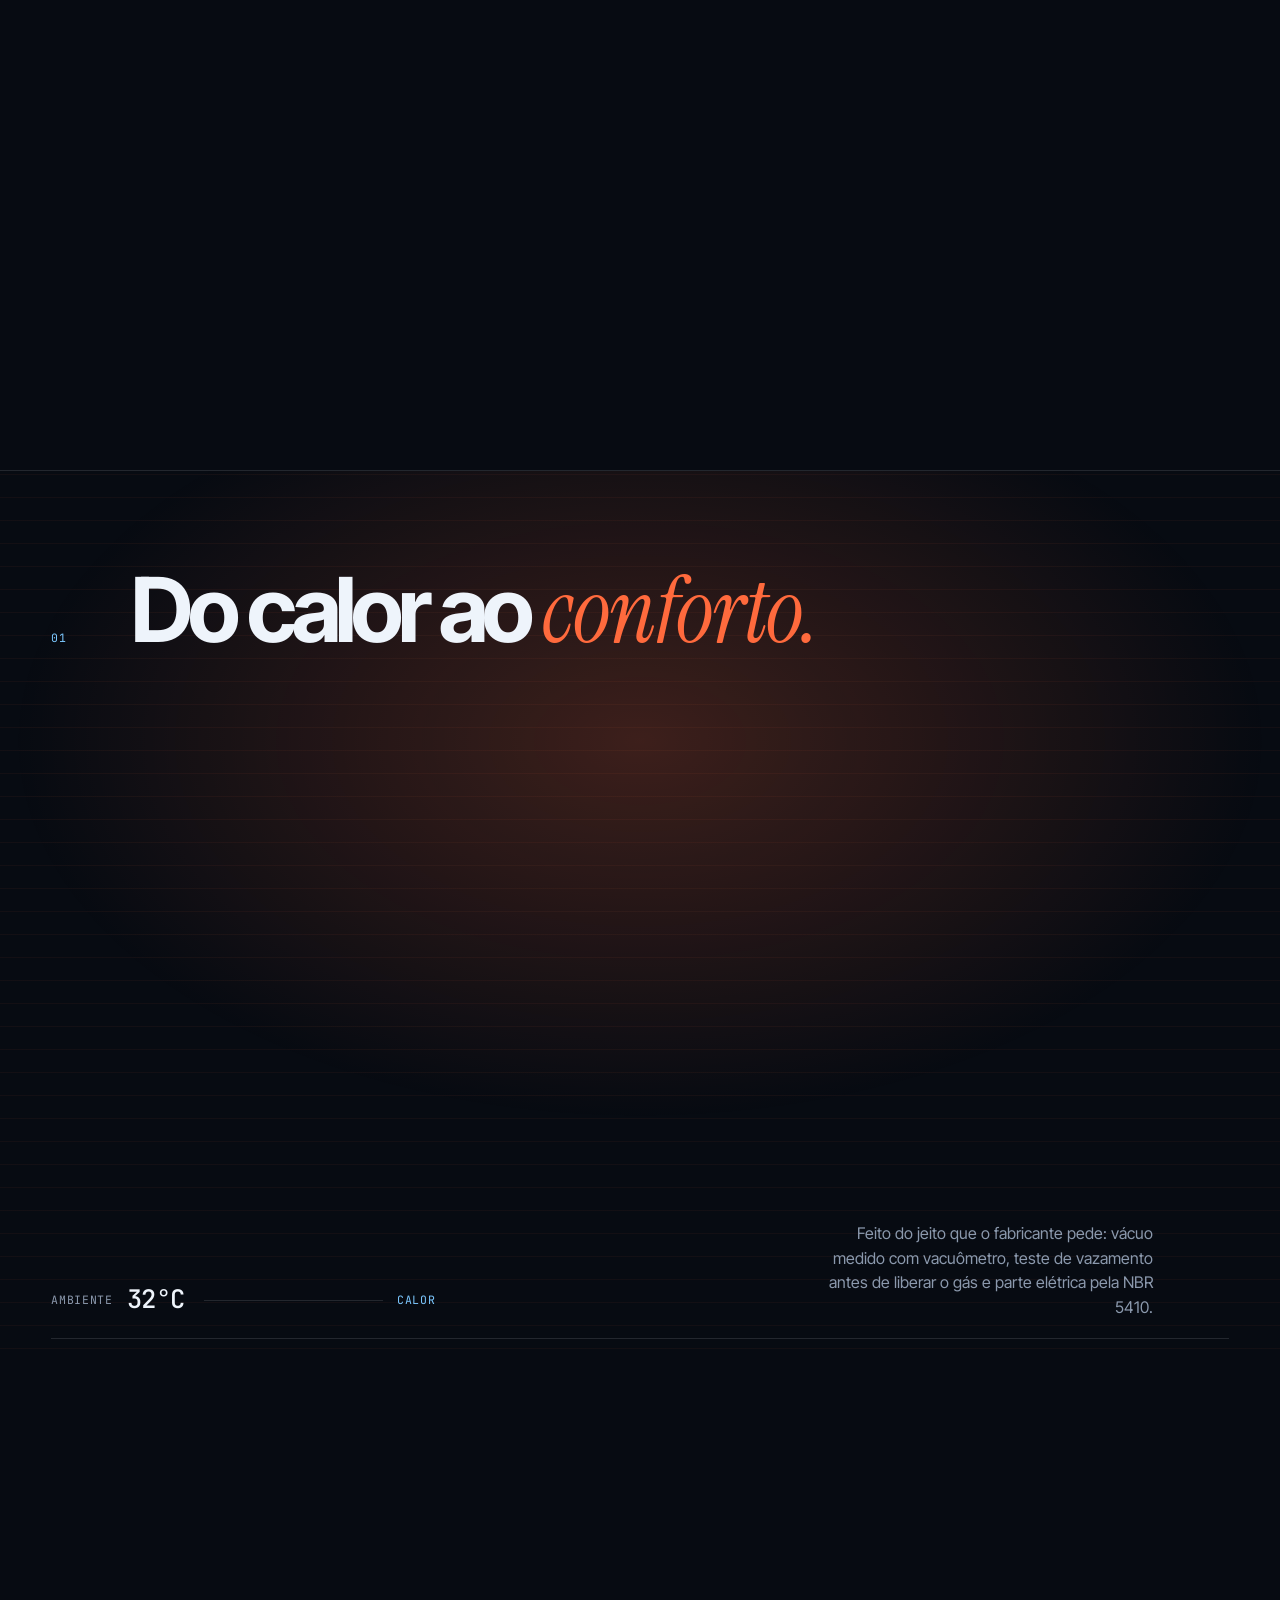
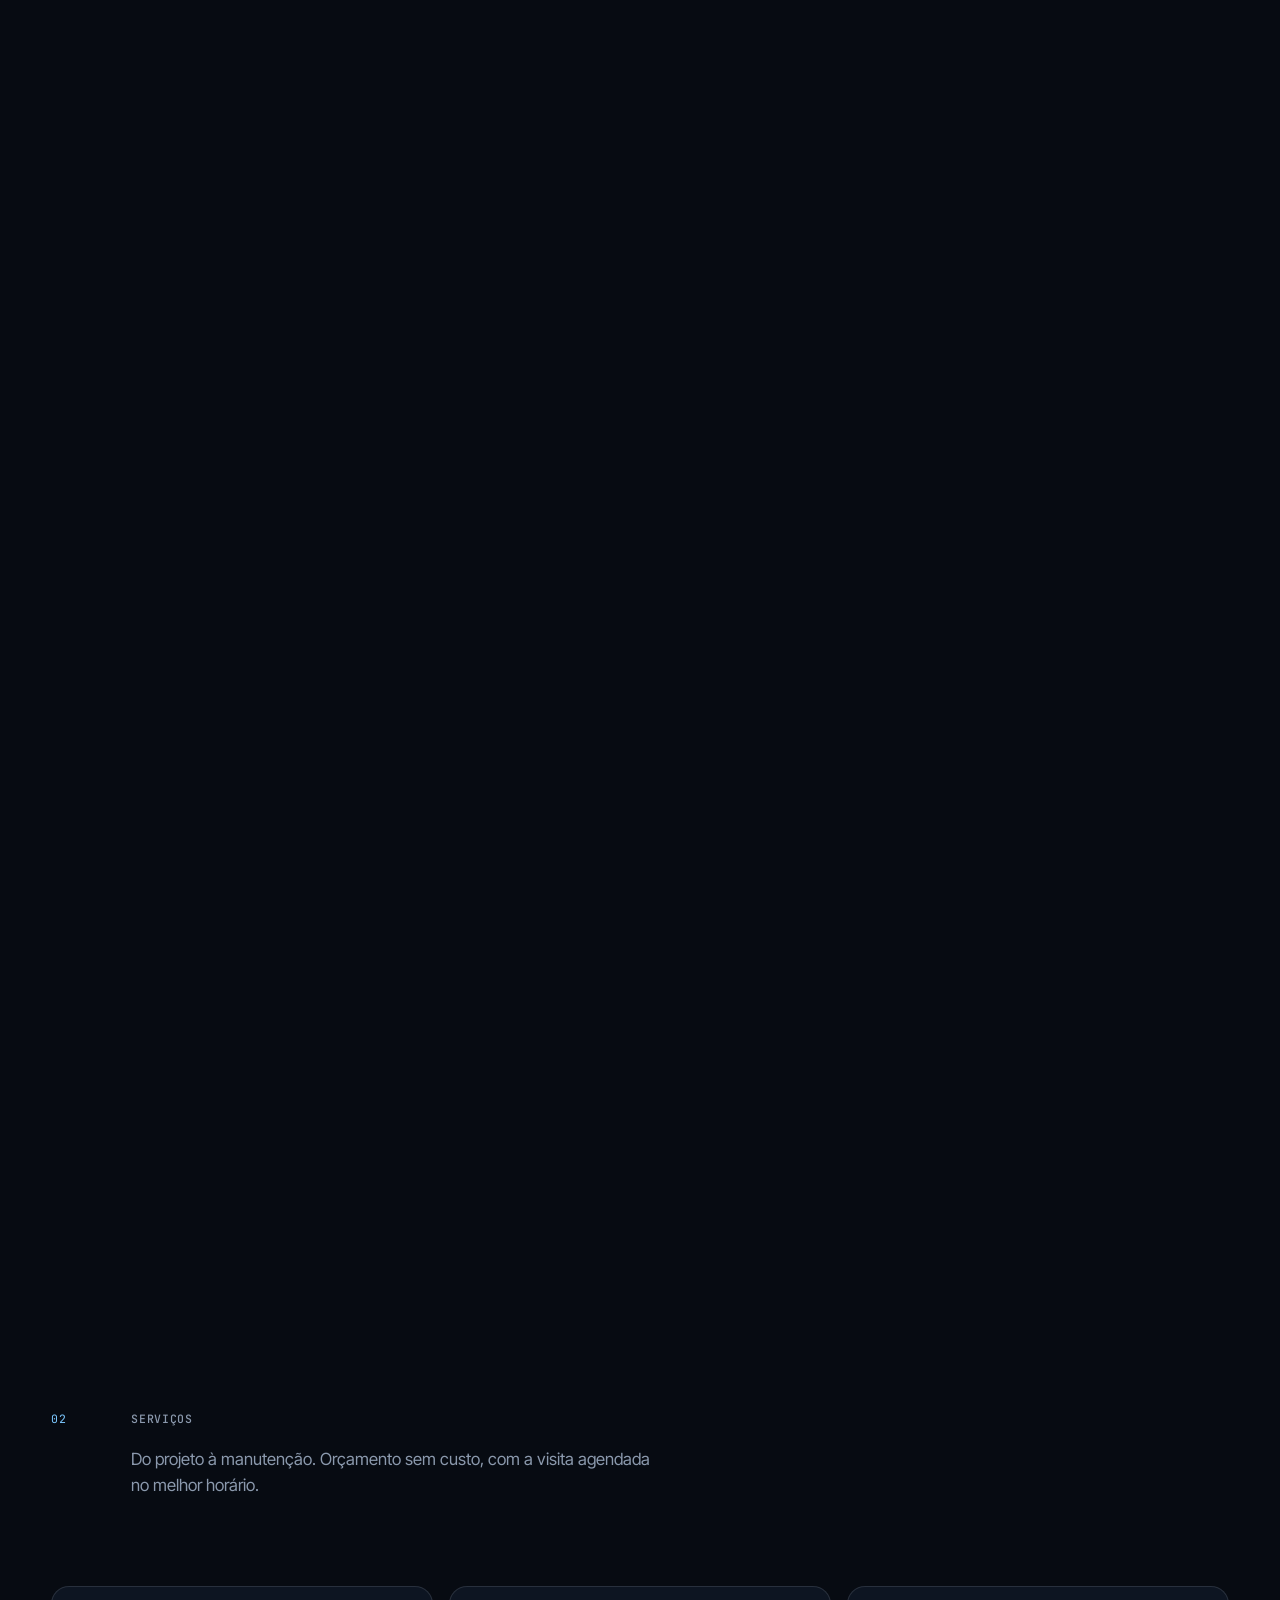
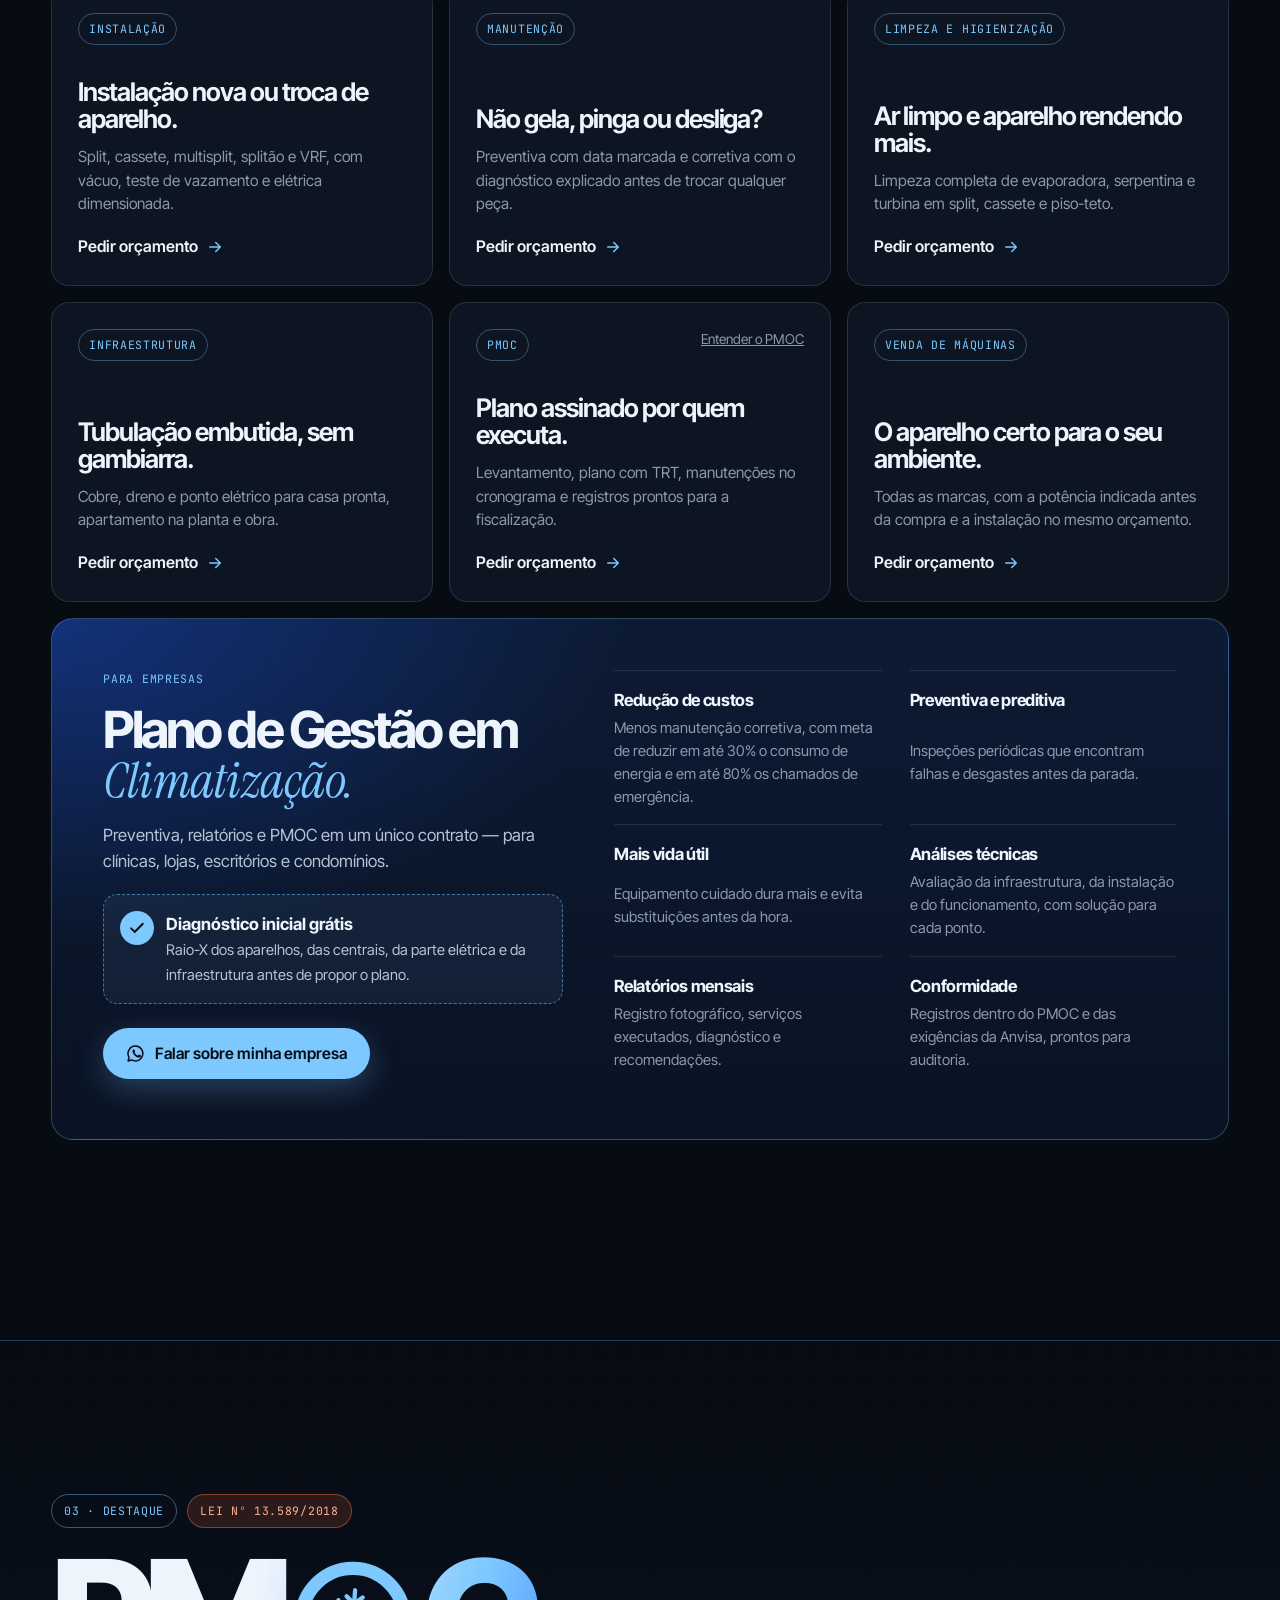
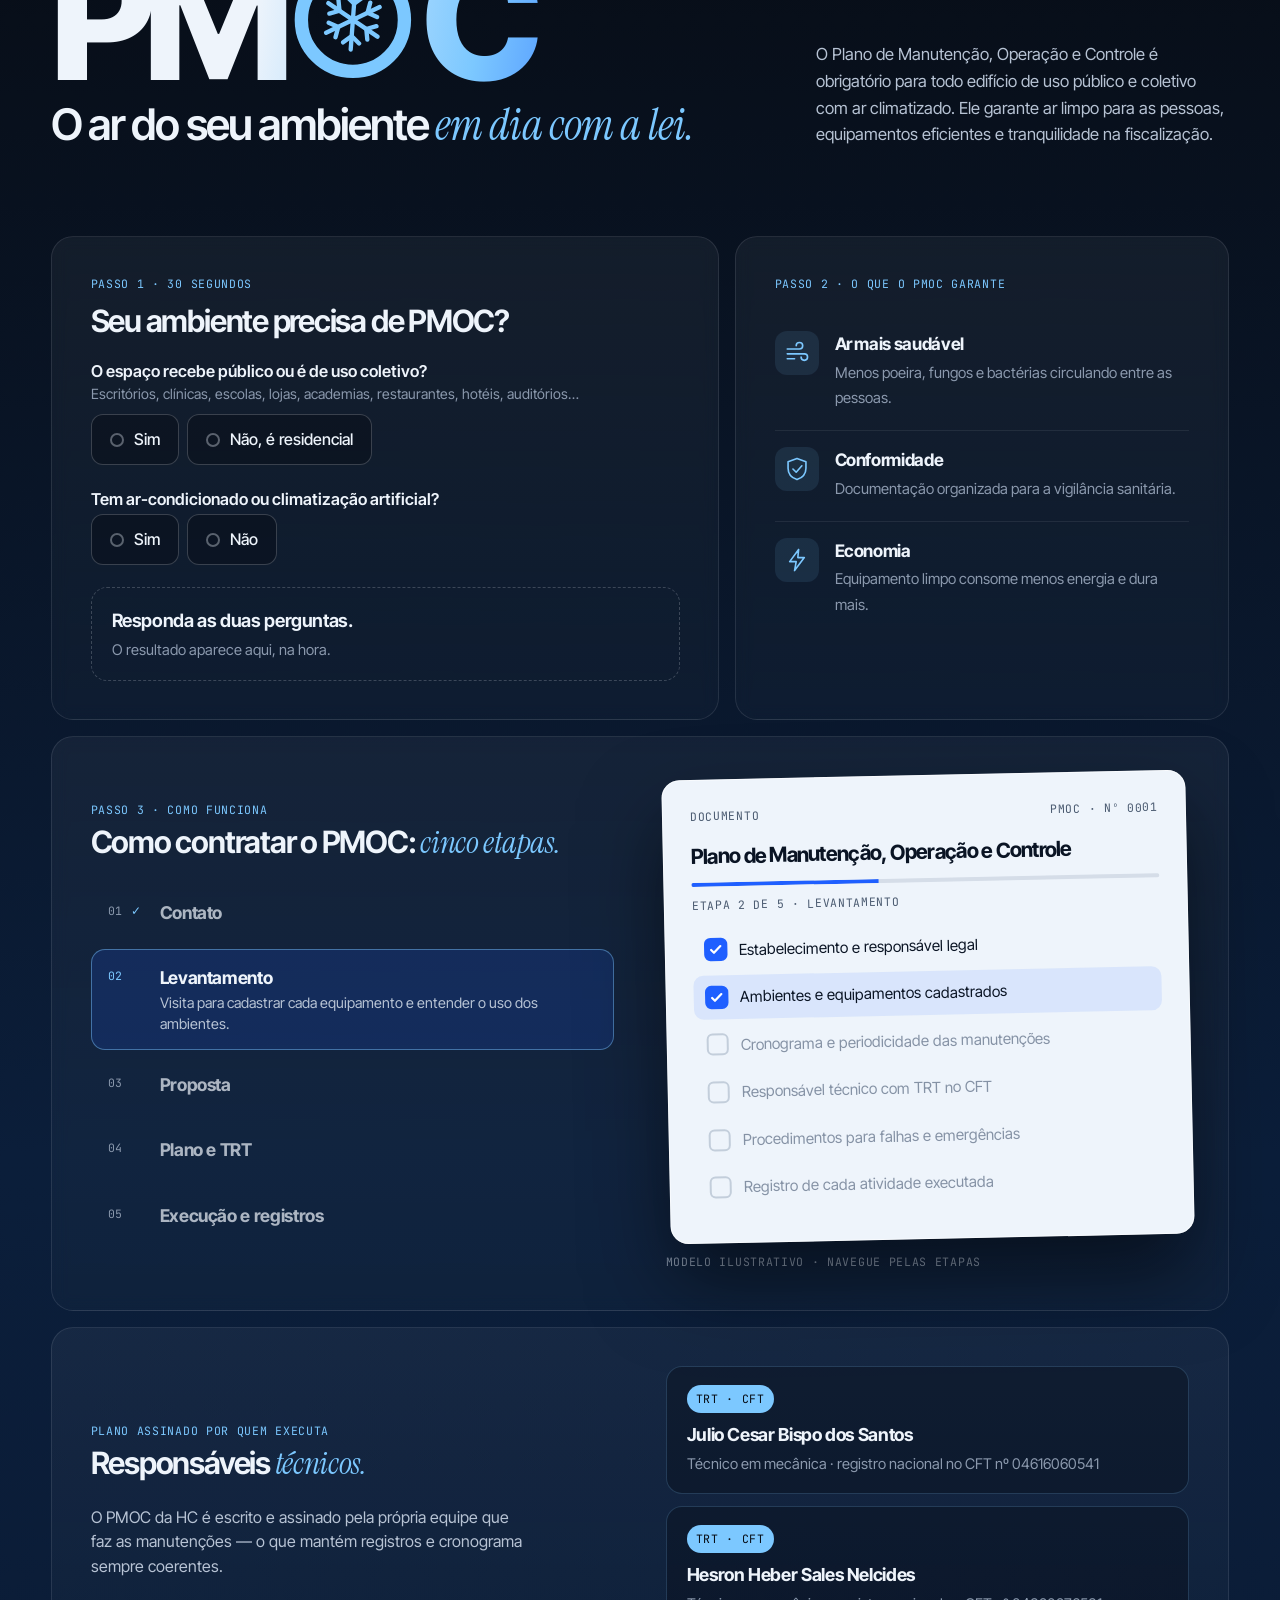
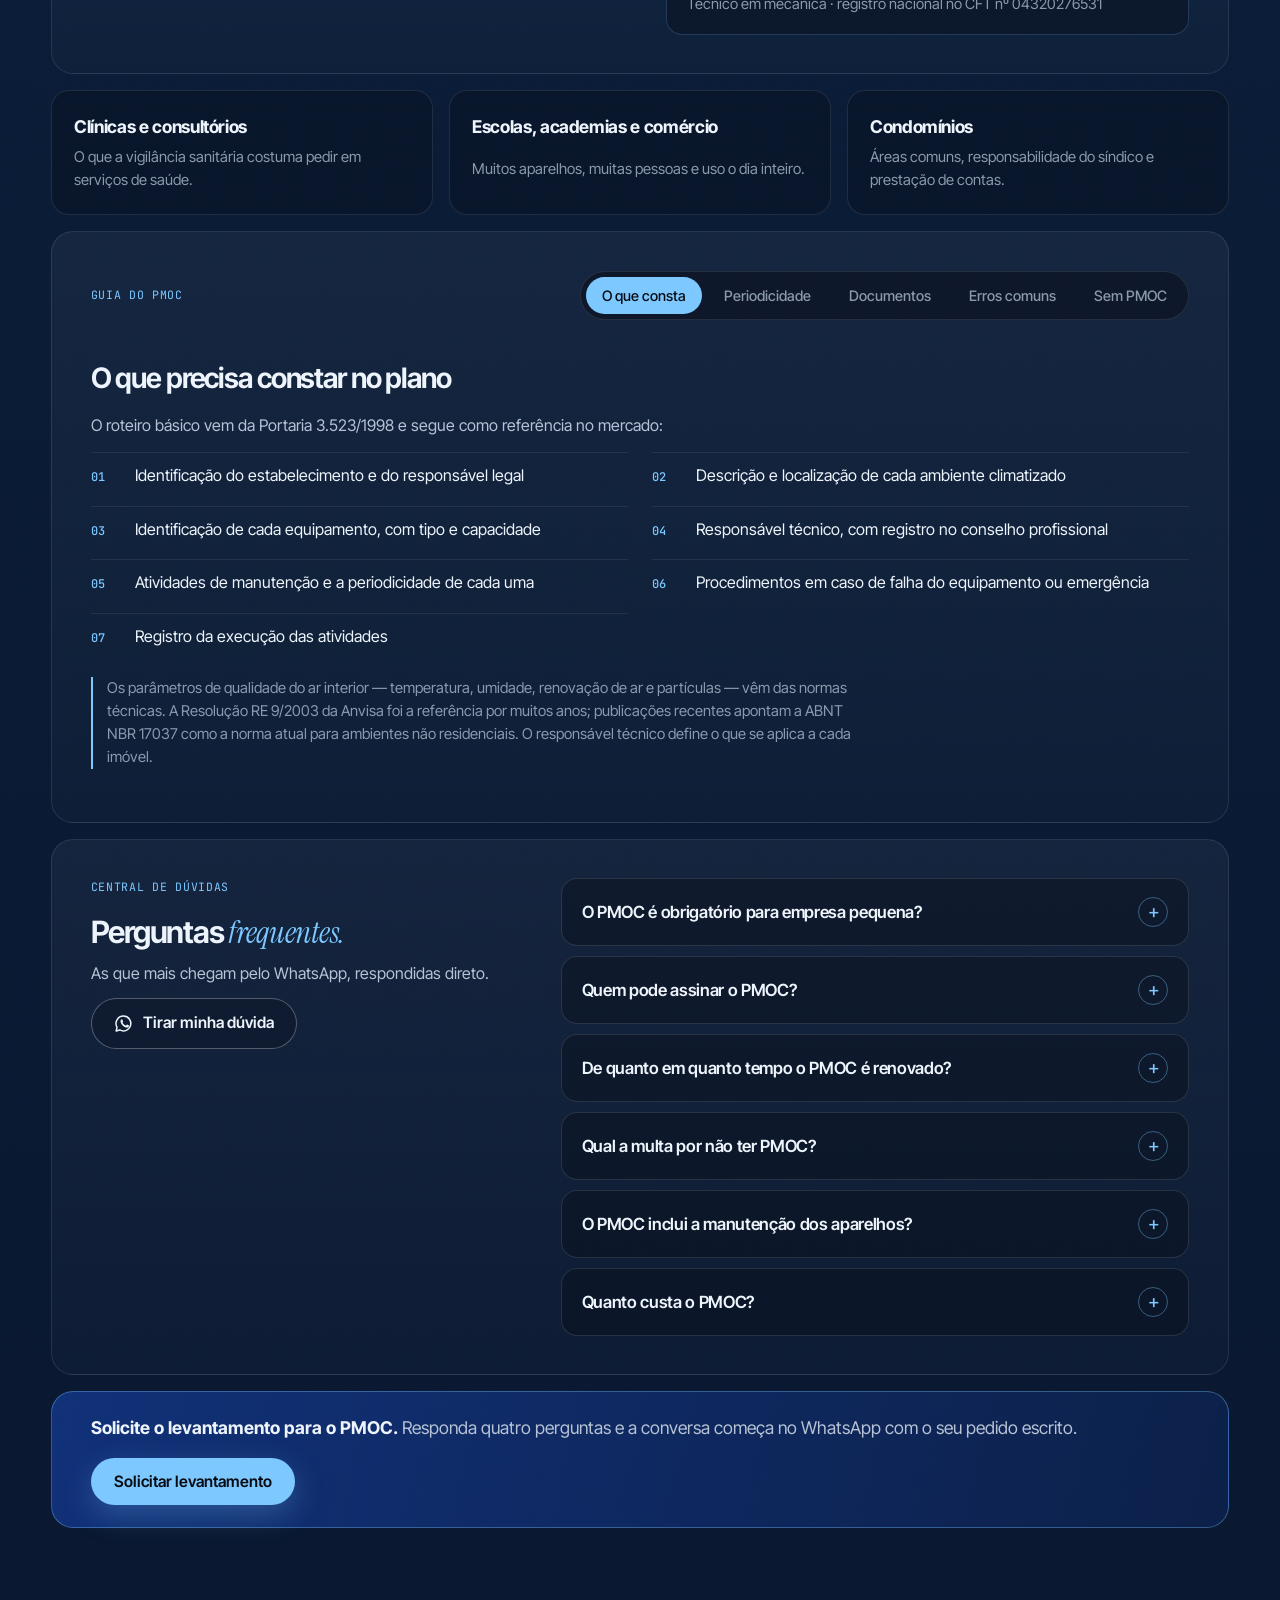
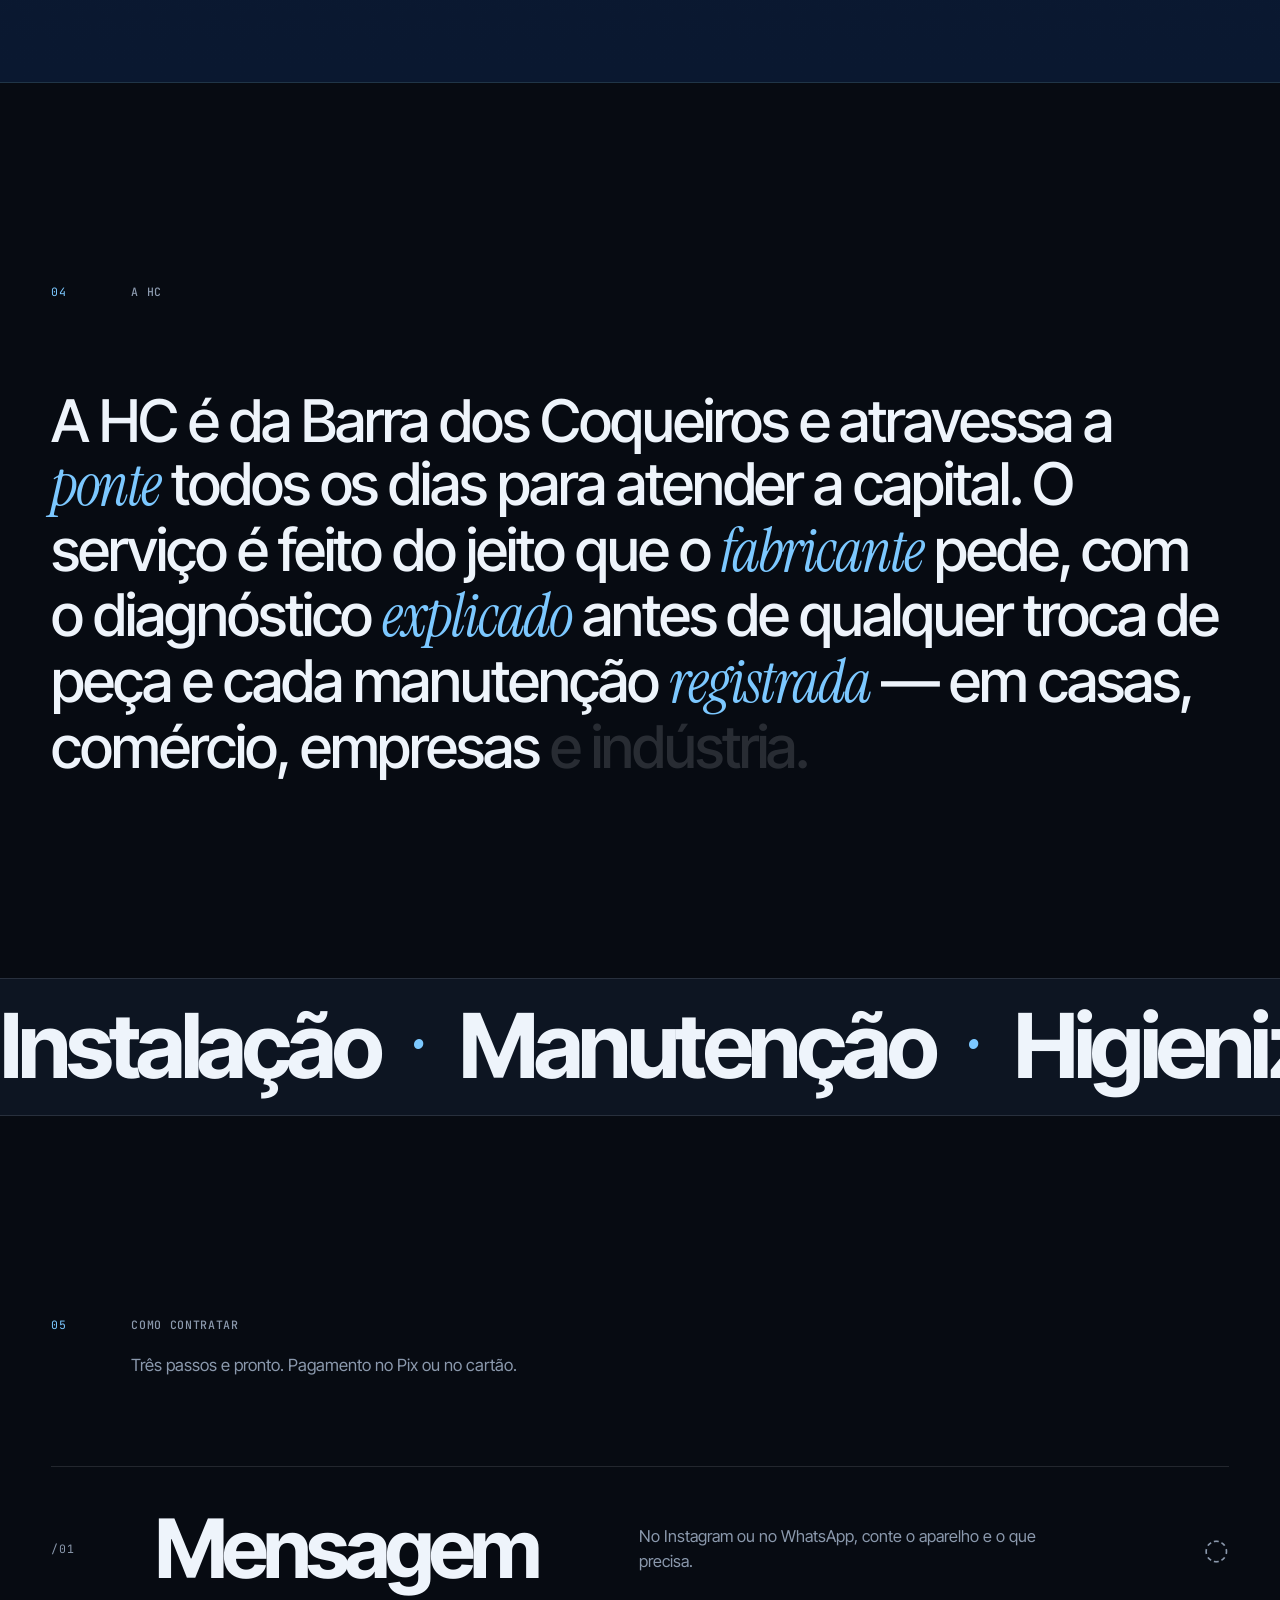
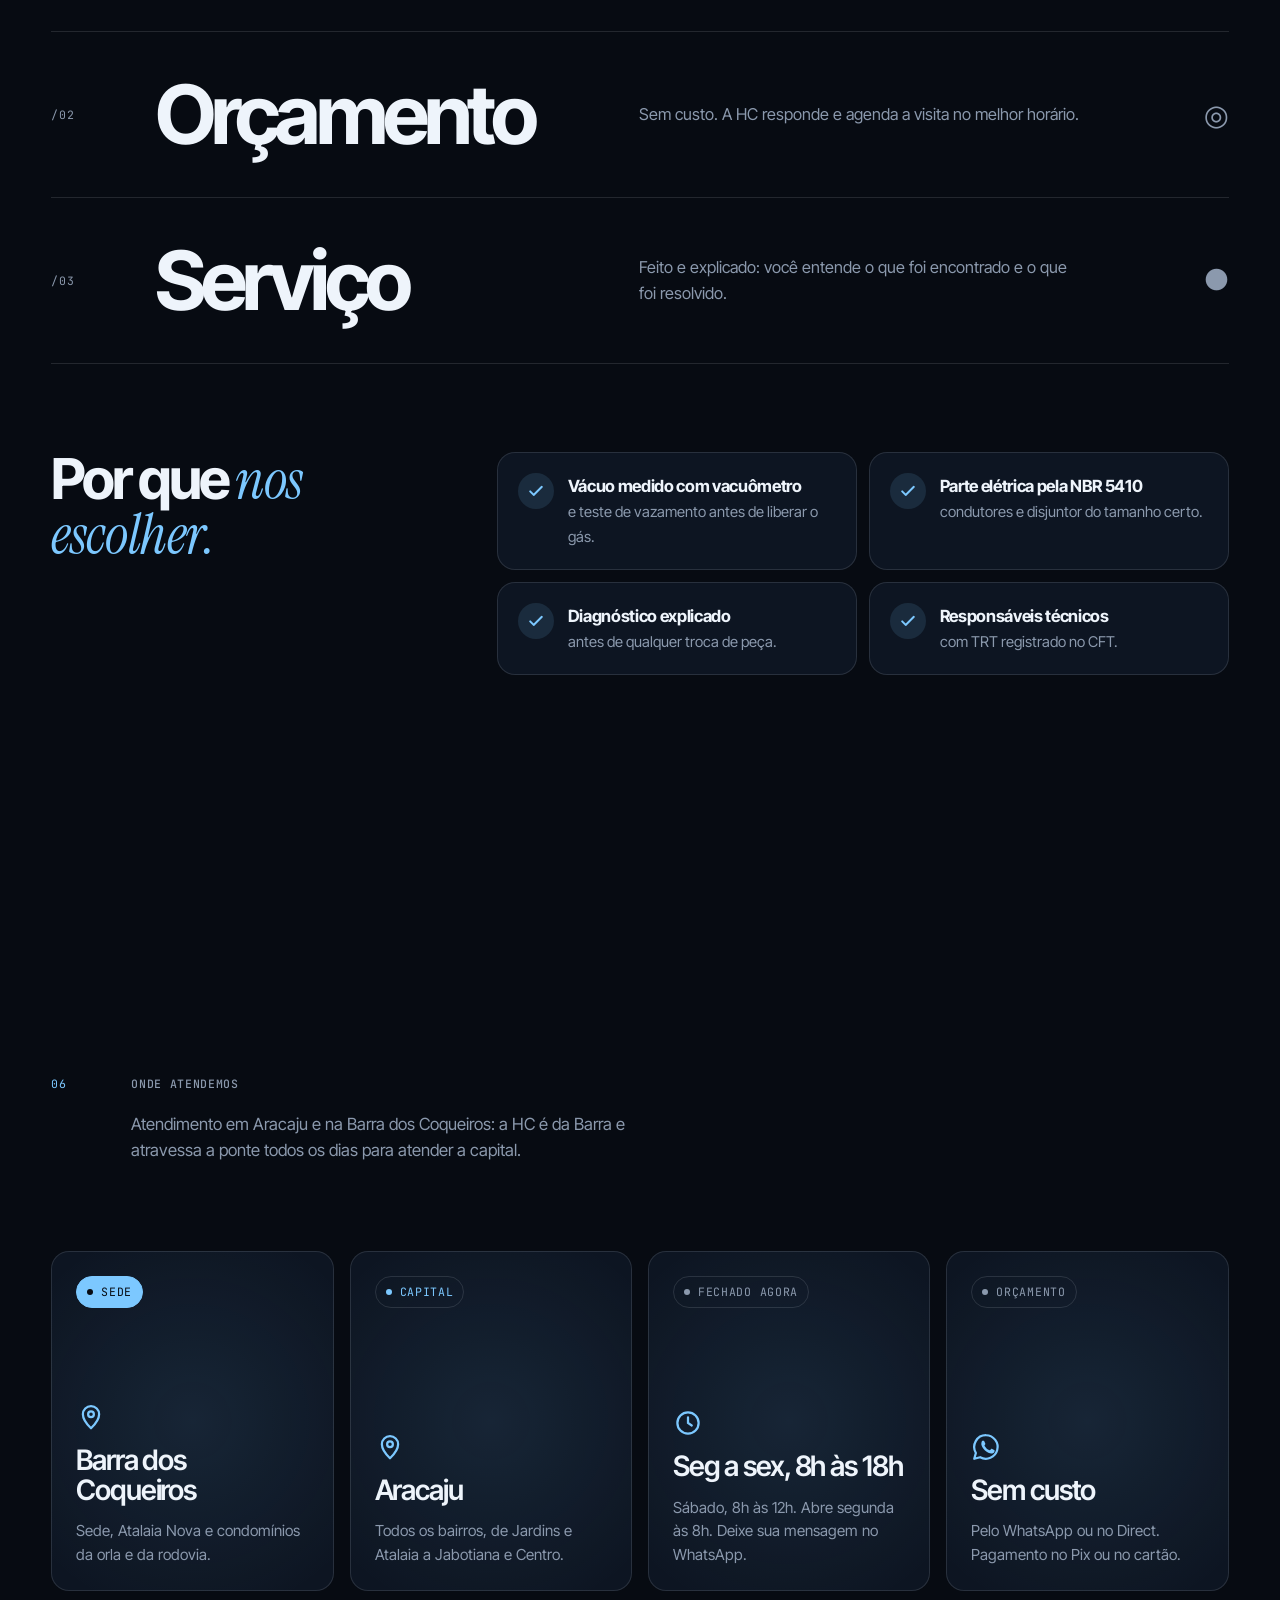
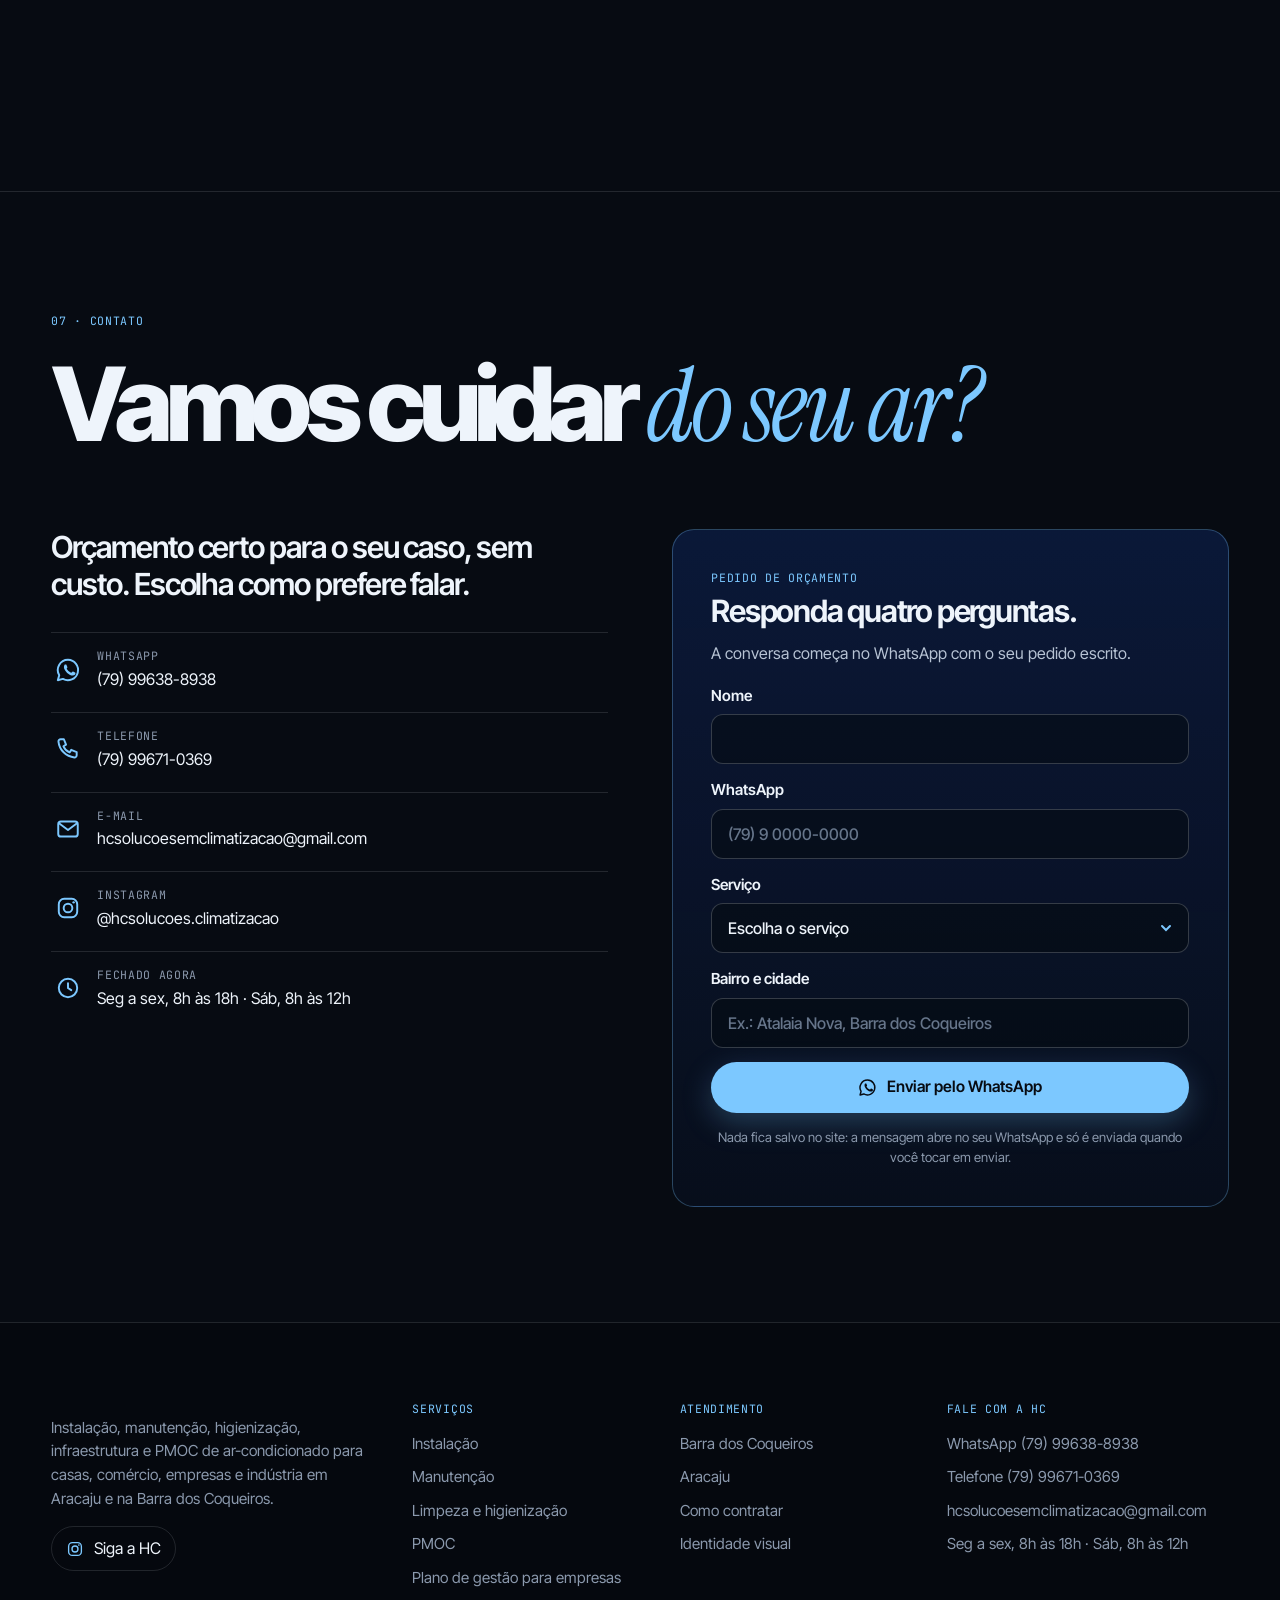
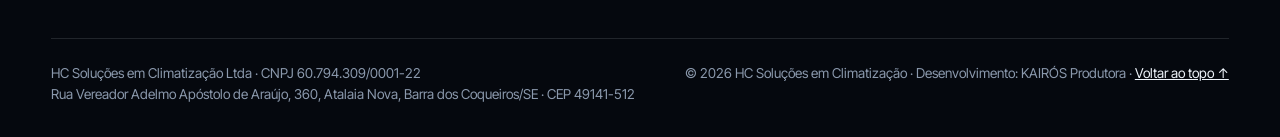
==== commit 59a28d02: "Base de movimento e termômetro com ventilação Rolagem suave (Lenis), títulos palavra por palavra, ca" ====
--- a/index.html
+++ b/index.html
@@ -15,6 +15,8 @@
   <script>document.documentElement.classList.add('js');</script>
   <script src="./js/main.js" defer></script>
   <script src="./js/air.js" defer></script>
+  <script src="./js/vendor/lenis/lenis.min.js" defer></script>
+  <script src="./js/motion.js" defer></script>
   <script type="importmap">{ "imports": { "three": "./js/vendor/three/three.module.min.js" } }</script>
   <script type="module" src="./js/split3d.js"></script>
   <script type="application/ld+json">
@@ -43,7 +45,7 @@
       <g class="hc-flake" mask="url(#hc-hole)"><path d="M42.00 60.00L73.00 60.00" style="stroke:var(--flake,#7cc8ff);fill:var(--flake,#7cc8ff)" stroke-width="6" fill="none"/><path d="M57.50 60.00L62.00 52.21" style="stroke:var(--flake,#7cc8ff);fill:var(--flake,#7cc8ff)" stroke-width="4.5" fill="none"/><path d="M57.50 60.00L62.00 67.79" style="stroke:var(--flake,#7cc8ff);fill:var(--flake,#7cc8ff)" stroke-width="4.5" fill="none"/><path d="M42.00 60.00L57.50 86.85" style="stroke:var(--flake,#7cc8ff);fill:var(--flake,#7cc8ff)" stroke-width="6" fill="none"/><path d="M49.75 73.42L58.75 73.42" style="stroke:var(--flake,#7cc8ff);fill:var(--flake,#7cc8ff)" stroke-width="4.5" fill="none"/><path d="M49.75 73.42L45.25 81.22" style="stroke:var(--flake,#7cc8ff);fill:var(--flake,#7cc8ff)" stroke-width="4.5" fill="none"/><path d="M42.00 60.00L26.50 86.85" style="stroke:var(--flake,#7cc8ff);fill:var(--flake,#7cc8ff)" stroke-width="6" fill="none"/><path d="M34.25 73.42L38.75 81.22" style="stroke:var(--flake,#7cc8ff);fill:var(--flake,#7cc8ff)" stroke-width="4.5" fill="none"/><path d="M34.25 73.42L25.25 73.42" style="stroke:var(--flake,#7cc8ff);fill:var(--flake,#7cc8ff)" stroke-width="4.5" fill="none"/><path d="M42.00 60.00L11.00 60.00" style="stroke:var(--flake,#7cc8ff);fill:var(--flake,#7cc8ff)" stroke-width="6" fill="none"/><path d="M26.50 60.00L22.00 67.79" style="stroke:var(--flake,#7cc8ff);fill:var(--flake,#7cc8ff)" stroke-width="4.5" fill="none"/><path d="M26.50 60.00L22.00 52.21" style="stroke:var(--flake,#7cc8ff);fill:var(--flake,#7cc8ff)" stroke-width="4.5" fill="none"/><path d="M42.00 60.00L26.50 33.15" style="stroke:var(--flake,#7cc8ff);fill:var(--flake,#7cc8ff)" stroke-width="6" fill="none"/><path d="M34.25 46.58L25.25 46.58" style="stroke:var(--flake,#7cc8ff);fill:var(--flake,#7cc8ff)" stroke-width="4.5" fill="none"/><path d="M34.25 46.58L38.75 38.78" style="stroke:var(--flake,#7cc8ff);fill:var(--flake,#7cc8ff)" stroke-width="4.5" fill="none"/><path d="M42.00 60.00L57.50 33.15" style="stroke:var(--flake,#7cc8ff);fill:var(--flake,#7cc8ff)" stroke-width="6" fill="none"/><path d="M49.75 46.58L45.25 38.78" style="stroke:var(--flake,#7cc8ff);fill:var(--flake,#7cc8ff)" stroke-width="4.5" fill="none"/><path d="M49.75 46.58L58.75 46.58" style="stroke:var(--flake,#7cc8ff);fill:var(--flake,#7cc8ff)" stroke-width="4.5" fill="none"/><polygon points="47.63,63.25 42.00,66.50 36.37,63.25 36.37,56.75 42.00,53.50 47.63,56.75" style="fill:var(--flake,#7cc8ff);fill:var(--flake,#7cc8ff)"/></g>
       <rect x="0" y="14" width="18" height="92" style="fill:var(--stem,currentColor)"/><rect x="66" y="14" width="18" height="92" style="fill:var(--stem,currentColor)"/><path d="M165.59 32.13A37.5 37.5 0 1 0 165.59 87.87" fill="none" style="stroke:var(--arc,currentColor)" stroke-width="19"/>
     </symbol>
-    <symbol id="i-wa" viewBox="0 0 24 24"><path fill="currentColor" d="M17.472 14.382c-.297-.149-1.758-.867-2.03-.967-.273-.099-.471-.148-.67.15-.197.297-.767.966-.94 1.164-.173.199-.347.223-.644.075-.297-.15-1.255-.463-2.39-1.475-.883-.788-1.48-1.761-1.653-2.059-.173-.297-.018-.458.13-.606.134-.133.298-.347.446-.52.149-.174.198-.298.298-.497.099-.198.05-.371-.025-.52-.075-.149-.669-1.612-.916-2.207-.242-.579-.487-.5-.669-.51-.173-.008-.371-.01-.57-.01-.198 0-.52.074-.792.372-.272.297-1.04 1.016-1.04 2.479 0 1.462 1.065 2.875 1.213 3.074.149.198 2.096 3.2 5.077 4.487.709.306 1.262.489 1.694.625.712.227 1.36.195 1.871.118.571-.085 1.758-.719 2.006-1.413.248-.694.248-1.289.173-1.413-.074-.124-.272-.198-.57-.347m-5.421 7.403h-.004a9.87 9.87 0 01-5.031-1.378l-.361-.214-3.741.982.998-3.648-.235-.374a9.86 9.86 0 01-1.51-5.26c.001-5.45 4.436-9.884 9.888-9.884 2.64 0 5.122 1.03 6.988 2.898a9.825 9.825 0 012.893 6.994c-.003 5.45-4.437 9.884-9.885 9.884m8.413-18.297A11.815 11.815 0 0012.05 0C5.495 0 .16 5.335.157 11.892c0 2.096.547 4.142 1.588 5.945L.057 24l6.305-1.654a11.882 11.882 0 005.683 1.448h.005c6.554 0 11.89-5.335 11.893-11.893a11.821 11.821 0 00-3.48-8.413Z"/></symbol>
+    <symbol id="i-wa" viewBox="0 0 24 24"><path d="M12 2.6a9.4 9.4 0 0 0-8.1 14.2L2.6 21.4l4.7-1.2A9.4 9.4 0 1 0 12 2.6z" fill="none" stroke="currentColor" stroke-width="1.8" stroke-linejoin="round"/><path d="M8.7 7.4c.2-.5.5-.5.8-.5h.6c.2 0 .4.1.5.4l.8 1.9c.1.2.1.4 0 .6l-.5.7c-.1.2-.2.4 0 .6a7.4 7.4 0 0 0 3.9 3.4c.2.1.4 0 .6-.1l.7-.9c.2-.2.4-.2.6-.1l1.8.9c.2.1.4.2.4.4 0 .5-.1 1.2-.5 1.6-.5.5-1.4.9-2.2.8-1.2-.1-3.3-.8-5-2.4-1.6-1.5-2.6-3.3-2.9-4.5-.2-.9 0-1.9.4-2.8z" fill="currentColor"/></symbol>
     <symbol id="i-phone" viewBox="0 0 24 24"><path d="M5.2 3h3l2 5-2.4 1.5a11 11 0 0 0 5.7 5.7L15 12.8l5 2v3a2 2 0 0 1-2.1 2A16.5 16.5 0 0 1 3.2 5.1 2 2 0 0 1 5.2 3z" fill="none" stroke="currentColor" stroke-width="1.8" stroke-linejoin="round"/></symbol>
     <symbol id="i-mail" viewBox="0 0 24 24"><rect x="3" y="5" width="18" height="14" rx="2.5" fill="none" stroke="currentColor" stroke-width="1.8"/><path d="M4 7l8 6 8-6" fill="none" stroke="currentColor" stroke-width="1.8" stroke-linecap="round" stroke-linejoin="round"/></symbol>
     <symbol id="i-ig" viewBox="0 0 24 24"><rect x="3.5" y="3.5" width="17" height="17" rx="5" fill="none" stroke="currentColor" stroke-width="1.8"/><circle cx="12" cy="12" r="4" fill="none" stroke="currentColor" stroke-width="1.8"/><circle cx="17.2" cy="6.8" r="1.1" fill="currentColor"/></symbol>
@@ -58,6 +60,18 @@
       </g>
     </symbol>
   </svg>
+  <div class="intro" data-intro role="dialog" aria-modal="true" aria-labelledby="intro-title" hidden>
+    <div class="intro__inner">
+      <svg class="intro__symbol" aria-hidden="true"><use href="#hc-symbol"/></svg>
+      <p class="intro__title" id="intro-title">Soluções <em>em climatização</em></p>
+      <button class="intro__enter" type="button" data-intro-enter>
+        <span class="sound__bars" aria-hidden="true"><i></i><i></i><i></i><i></i><i></i></span>
+        Entrar <span class="intro__hint">com som</span>
+      </button>
+      <button class="intro__mute mono" type="button" data-intro-mute>Entrar sem som</button>
+      <p class="intro__note mono">Experiência com som ambiente · use fones para sentir o ar</p>
+    </div>
+  </div>
   <a class="skip" href="#conteudo">Pular para o conteúdo</a>
   <div class="progress" aria-hidden="true"><span></span></div>
   <div class="grain" aria-hidden="true"></div>
@@ -95,8 +109,7 @@
         </h1>
         <div class="hero__foot">
           <div class="hero__copy">
-            <p class="hero__place"><svg aria-hidden="true"><use href="#i-pin"/></svg><span><b>Barra dos Coqueiros</b> <em>e</em> <b>Aracaju</b></span></p>
-            <p>Empresa de Sergipe: instalação, manutenção, limpeza e PMOC de ar-condicionado.</p>
+            <p>Ar-condicionado em Aracaju e na Barra dos Coqueiros: instalação, manutenção, limpeza e PMOC.</p>
             <div class="hero__actions">
               <a class="btn btn--primary" href="https://wa.me/5579996388938?text=Ol%C3%A1%2C%20HC%21%20Quero%20um%20or%C3%A7amento." target="_blank" rel="noopener"><svg aria-hidden="true"><use href="#i-wa"/></svg>Orçamento sem custo</a>
               <a class="pmoc-badge" href="#pmoc"><b class="mono">PMOC</b><span>Obrigatório por lei</span><i aria-hidden="true">→</i></a>
--- a/css/styles.css
+++ b/css/styles.css
@@ -204,7 +204,6 @@
 /* Versão 3D: o canvas ocupa o lugar da ilustração (que vira reserva sem WebGL) */
 .split3d { position: absolute; inset: -22% -10% -55% -10%; width: 120%; height: 177%; display: block; pointer-events: none; opacity: 0; transition: opacity .8s var(--ease); }
 .climate__unit.is-3d .split3d { opacity: 1; }
-.split3d { -webkit-mask-image: linear-gradient(to bottom, #000 62%, transparent 96%); mask-image: linear-gradient(to bottom, #000 62%, transparent 96%); }
 .climate__unit.is-3d .split { visibility: hidden; }
 .split__temp { font: 500 40px var(--mono); fill: #7cc8ff; letter-spacing: -.02em; }
 .split__mode { font: 500 9px var(--mono); fill: #6b7a90; letter-spacing: .14em; }
@@ -234,6 +233,43 @@
 .climate__copy { max-width: 400px; color: var(--muted); text-align: right; }
 
 
+/* ---------- Tela de entrada (libera o som) ---------- */
+.intro {
+  position: fixed; inset: 0; z-index: 120; display: grid; place-items: center; padding: 24px;
+  background:
+    radial-gradient(60% 50% at 50% 40%, rgba(31, 95, 255, .22), transparent 70%),
+    var(--bg);
+  transition: opacity .9s var(--ease), transform 1.1s var(--ease), filter .9s;
+}
+.intro[hidden] { display: none; }
+.intro.is-leaving { opacity: 0; transform: translateY(-4%) scale(1.04); filter: blur(10px); pointer-events: none; }
+html.intro-open { overflow: hidden; }
+.intro-open .hero__title .line > span { animation-play-state: paused; }
+.intro__inner { display: flex; flex-direction: column; align-items: center; gap: 14px; text-align: center; }
+.intro__symbol { width: clamp(140px, 22vw, 230px); aspect-ratio: 172 / 120; color: var(--ink); margin-bottom: 8px; }
+.intro__symbol { animation: intro-in 1.4s var(--ease) both; }
+@keyframes intro-in { from { opacity: 0; transform: translateY(16px); filter: blur(8px); } }
+.intro__title { font-size: clamp(2rem, 4vw, 3rem); font-weight: 800; letter-spacing: -.05em; }
+.intro__title em { color: var(--accent); letter-spacing: -.02em; }
+.intro__sub { color: var(--muted); margin-bottom: 18px; }
+.intro__enter {
+  display: inline-flex; align-items: center; gap: 12px; cursor: pointer;
+  font: 600 1.05rem/1 var(--sans); color: var(--bg); background: var(--ink);
+  border: 0; border-radius: 999px; padding: 18px 30px;
+  box-shadow: 0 0 0 0 rgba(124, 200, 255, .5); animation: ring 2.4s ease-out infinite;
+  transition: transform .3s var(--ease), background-color .3s;
+}
+.intro__enter:hover { transform: scale(1.04); background: #fff; }
+.intro__enter .sound__bars i { animation: breeze 1.4s ease-in-out infinite; }
+.intro__enter .sound__bars i:nth-child(2) { animation-delay: -.2s; }
+.intro__enter .sound__bars i:nth-child(3) { animation-delay: -.45s; }
+.intro__enter .sound__bars i:nth-child(4) { animation-delay: -.7s; }
+.intro__enter .sound__bars i:nth-child(5) { animation-delay: -.95s; }
+.intro__hint { color: var(--blue); }
+@keyframes ring { 70% { box-shadow: 0 0 0 18px rgba(124, 200, 255, 0); } 100% { box-shadow: 0 0 0 0 rgba(124, 200, 255, 0); } }
+.intro__mute { background: none; border: 0; color: var(--muted); cursor: pointer; padding: 8px; text-decoration: underline; text-underline-offset: 4px; }
+.intro__mute:hover { color: var(--ink); }
+.intro__note { color: rgba(139, 153, 173, .7); margin-top: 18px; font-size: .62rem; }
 
 /* ---------- Selo PMOC no hero ---------- */
 .hero__copy { display: flex; flex-direction: column; gap: 18px; align-items: flex-start; }
@@ -759,6 +795,7 @@
 }
 .fab svg { width: 30px; height: 30px; }
 .fab:hover { transform: scale(1.08); }
+.intro-open .fab { display: none; }
 
 @media (max-width: 1000px) {
   .svc-grid { grid-template-columns: 1fr 1fr; }
@@ -793,12 +830,107 @@
 .doc__kind { color: #4a5a70; }
 .contact__title { font-size: clamp(3rem, 8vw, 7.5rem); font-weight: 800; letter-spacing: -.065em; line-height: .9; }
 .contact__title em { color: var(--accent); letter-spacing: -.03em; }
+.intro__symbol { margin-bottom: 4px; }
+.intro__title { font-size: clamp(1.4rem, 2.6vw, 2rem); font-weight: 600; letter-spacing: -.04em; margin-bottom: 18px; }
 .climate__copy { padding-right: 76px; }
 
-/* Abertura: localização em destaque */
-.hero__place { display: inline-flex; align-items: center; gap: 12px; max-width: none !important; color: var(--ink) !important;
-  padding: 10px 18px 10px 12px; border-radius: 999px; border: 1px solid rgba(124, 200, 255, .45); background: rgba(31, 95, 255, .16); backdrop-filter: blur(6px); }
-.hero__place svg { width: 26px; height: 26px; flex: none; color: var(--accent); }
-.hero__place span { font-size: clamp(1.1rem, 2.2vw, 1.45rem); letter-spacing: -.02em; line-height: 1.2; }
-.hero__place b { font-weight: 700; }
-.hero__place em { font-family: var(--serif); color: var(--accent); padding: 0 .1em; }
+/* ==========================================================================
+   Base de movimento (js/motion.js)
+   ========================================================================== */
+/* Rolagem suave: o Lenis cuida da suavidade, o CSS não pode competir */
+html.lenis, html.lenis body { height: auto; }
+.lenis.lenis-smooth { scroll-behavior: auto !important; }
+.lenis.lenis-stopped { overflow: clip; }
+.lenis.lenis-smooth iframe { pointer-events: none; }
+
+/* Títulos: cada palavra sobe e sai do desfoque, uma depois da outra */
+.wsplit .sw { display: inline-block; }
+.wsplit .sw > span {
+  display: inline-block;
+  opacity: 0; transform: translateY(.45em); filter: blur(8px);
+  transition: opacity .9s var(--ease), transform .9s var(--ease), filter .9s var(--ease);
+  transition-delay: min(calc(var(--i) * 32ms), 900ms);
+}
+.wsplit.is-split-in .sw > span { opacity: 1; transform: none; filter: none; }
+
+/* Cabeçalho: sai ao descer, volta ao subir; a seção atual fica sublinhada */
+.nav { transition: transform .6s var(--ease); }
+.nav.is-away { transform: translateY(-110%); }
+.nav ul a[aria-current="true"]::after { transform: scaleX(1); transform-origin: left; }
+
+/* Letras embaralhadas: largura travada durante o efeito */
+.scramble { vertical-align: baseline; }
+
+/* Cursor com o floco (só desktop com mouse) */
+.has-cursor, .has-cursor a, .has-cursor button, .has-cursor label, .has-cursor select, .has-cursor [role="tab"] { cursor: none; }
+.has-cursor input:not([type="radio"]):not([type="checkbox"]), .has-cursor textarea { cursor: text; }
+.cursor {
+  position: fixed; left: 0; top: 0; z-index: 200; pointer-events: none;
+  width: 0; height: 0; mix-blend-mode: difference; color: #fff;
+  opacity: 0; transition: opacity .3s;
+}
+.cursor.is-on { opacity: 1; }
+.cursor__ring {
+  position: absolute; left: -18px; top: -18px; width: 36px; height: 36px; border-radius: 50%;
+  border: 1px solid rgba(255, 255, 255, .7);
+  transition: transform .45s var(--ease), background-color .3s, border-color .3s;
+}
+.cursor__flake {
+  position: absolute; left: -6px; top: -6px; width: 12px; height: 12px;
+  transform: rotate(var(--spin, 0deg)); transition: width .3s var(--ease), height .3s var(--ease), left .3s var(--ease), top .3s var(--ease);
+}
+.cursor.is-link .cursor__ring { transform: scale(1.75); background: rgba(255, 255, 255, .12); border-color: #fff; }
+.cursor.is-link .cursor__flake { width: 18px; height: 18px; left: -9px; top: -9px; }
+.cursor.is-down .cursor__ring { transform: scale(.8); }
+.cursor.is-link.is-down .cursor__ring { transform: scale(1.45); }
+.cursor.is-text { opacity: 0; }
+.cursor-ripple {
+  position: fixed; z-index: 199; pointer-events: none; width: 36px; height: 36px; margin: -18px 0 0 -18px;
+  border-radius: 50%; border: 1px solid var(--accent); mix-blend-mode: difference;
+  animation: ripple .7s var(--ease) forwards;
+}
+@keyframes ripple { from { transform: scale(.6); opacity: .9; } to { transform: scale(2.6); opacity: 0; } }
+
+/* Termômetro + ventilação: canto inferior esquerdo (o WhatsApp fica à direita) */
+.hud {
+  --hot: 1;
+  position: fixed; left: max(18px, env(safe-area-inset-left)); bottom: max(18px, env(safe-area-inset-bottom)); z-index: 74;
+  display: flex; align-items: center; gap: 12px;
+  padding: 10px 16px 10px 12px; border-radius: 999px;
+  background: rgba(7, 11, 18, .55); border: 1px solid var(--line);
+  backdrop-filter: blur(10px); -webkit-backdrop-filter: blur(10px);
+  color: var(--ink); pointer-events: none;
+  transition: opacity .5s var(--ease), transform .5s var(--ease);
+}
+.hud.is-hidden { opacity: 0; transform: translateY(12px); }
+.hud__fan {
+  width: 26px; height: 26px; flex: none;
+  color: color-mix(in srgb, var(--heat) calc(var(--hot) * 100%), var(--accent));
+}
+.hud__temp { display: inline-flex; align-items: flex-start; font: 600 1.7rem/1 var(--mono); letter-spacing: -.04em; font-variant-numeric: tabular-nums; }
+.hud__temp b { font-weight: 600; }
+.hud__temp i { font-style: normal; font-size: .9rem; margin-top: 2px; color: var(--muted); }
+.hud__info { display: grid; gap: 5px; }
+.hud__info small { font: 500 .62rem/1 var(--mono); letter-spacing: .08em; text-transform: uppercase; color: var(--muted); }
+.hud__state { color: color-mix(in srgb, var(--heat) calc(var(--hot) * 100%), var(--accent)) !important; }
+.hud__fanrow { display: inline-flex; align-items: center; gap: 7px; }
+.hud__bars { display: inline-flex; align-items: flex-end; gap: 2px; height: 10px; }
+.hud__bars i { width: 3px; border-radius: 1px; background: var(--line); transition: background-color .25s; }
+.hud__bars i:nth-child(1) { height: 4px; } .hud__bars i:nth-child(2) { height: 6px; }
+.hud__bars i:nth-child(3) { height: 8px; } .hud__bars i:nth-child(4) { height: 10px; }
+.hud__bars i:nth-child(1),
+.hud[data-level="1"] .hud__bars i:nth-child(-n+2),
+.hud[data-level="2"] .hud__bars i:nth-child(-n+3),
+.hud[data-level="3"] .hud__bars i { background: var(--accent); }
+.hud[data-level="3"] .hud__fanrow small { color: var(--accent); }
+.intro-open .hud { display: none; }
+
+@media (max-width: 720px) {
+  .hud { gap: 8px; padding: 7px 12px 7px 9px; }
+  .hud__fan { width: 20px; height: 20px; }
+  .hud__temp { font-size: 1.25rem; }
+  .hud__state, .hud__fanrow small { display: none; }
+}
+@media (prefers-reduced-motion: reduce) {
+  .hud, .cursor, .cursor-ripple { display: none; }
+}
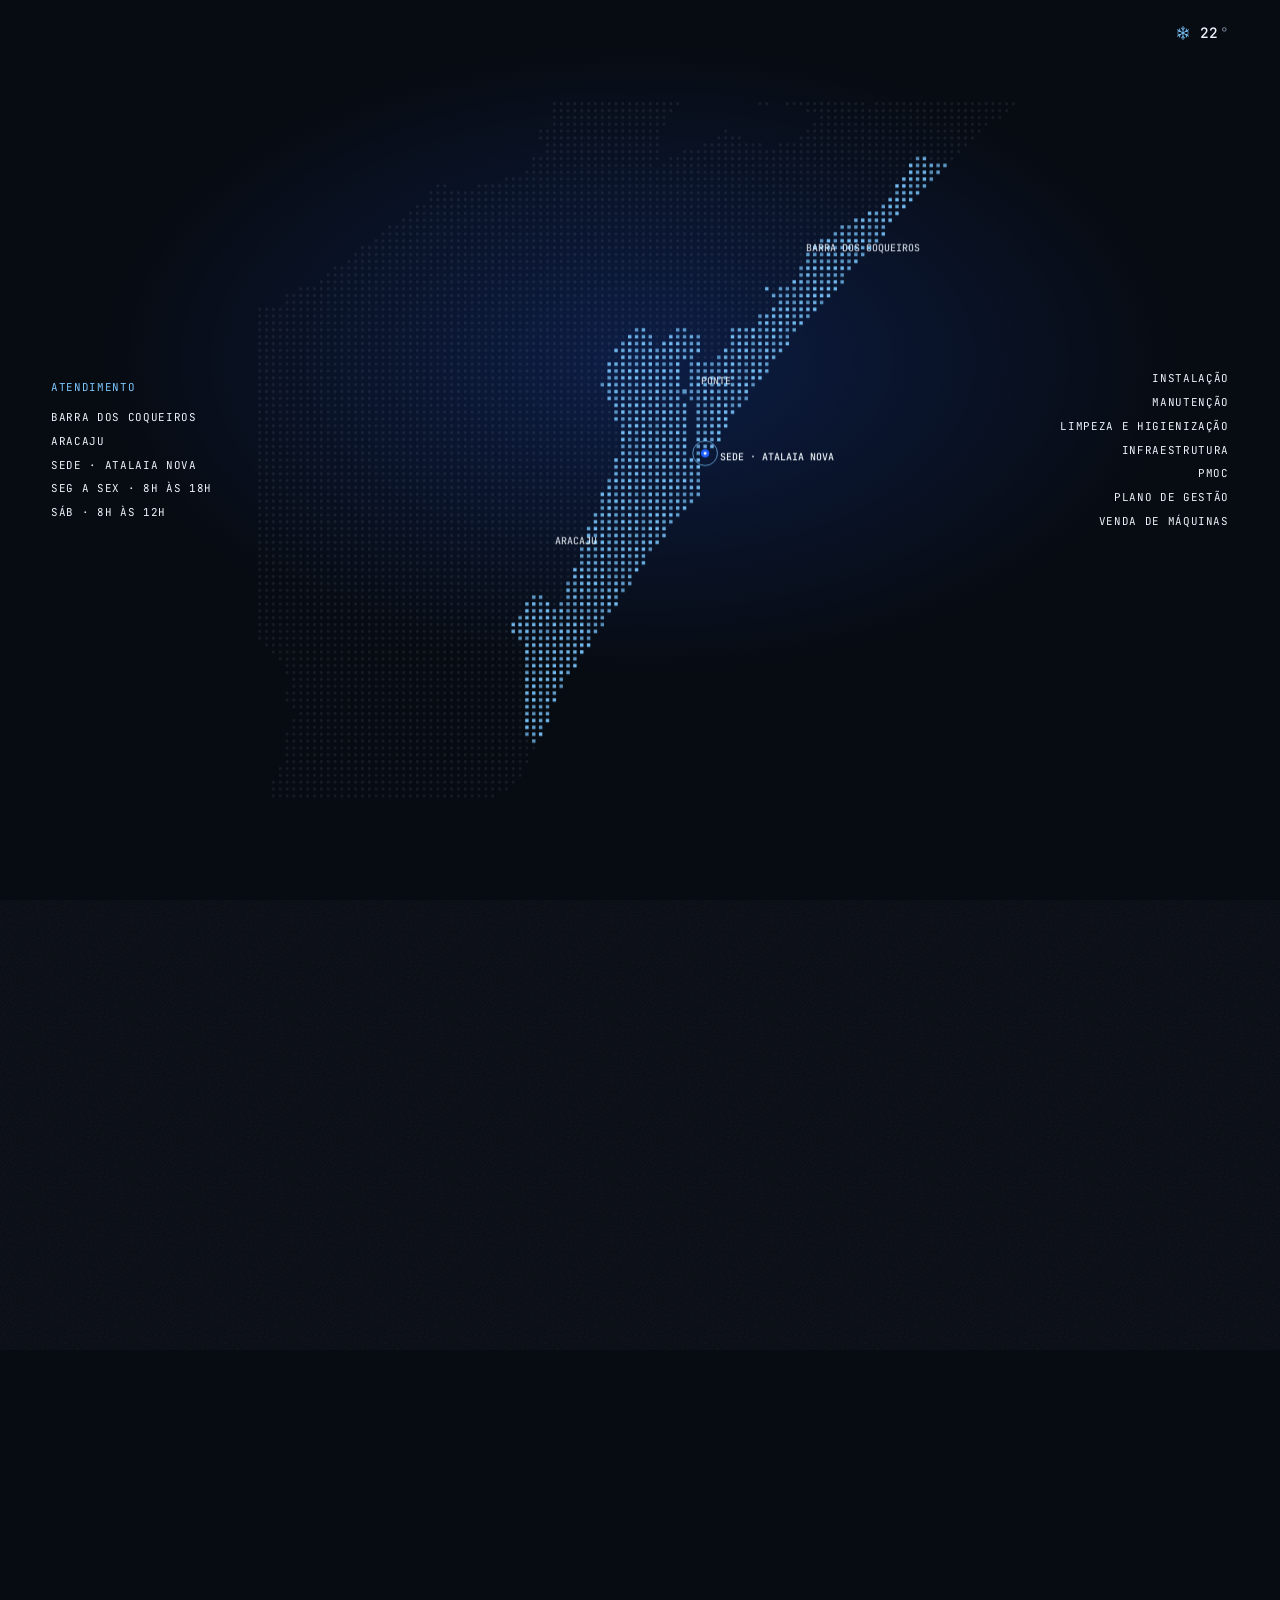
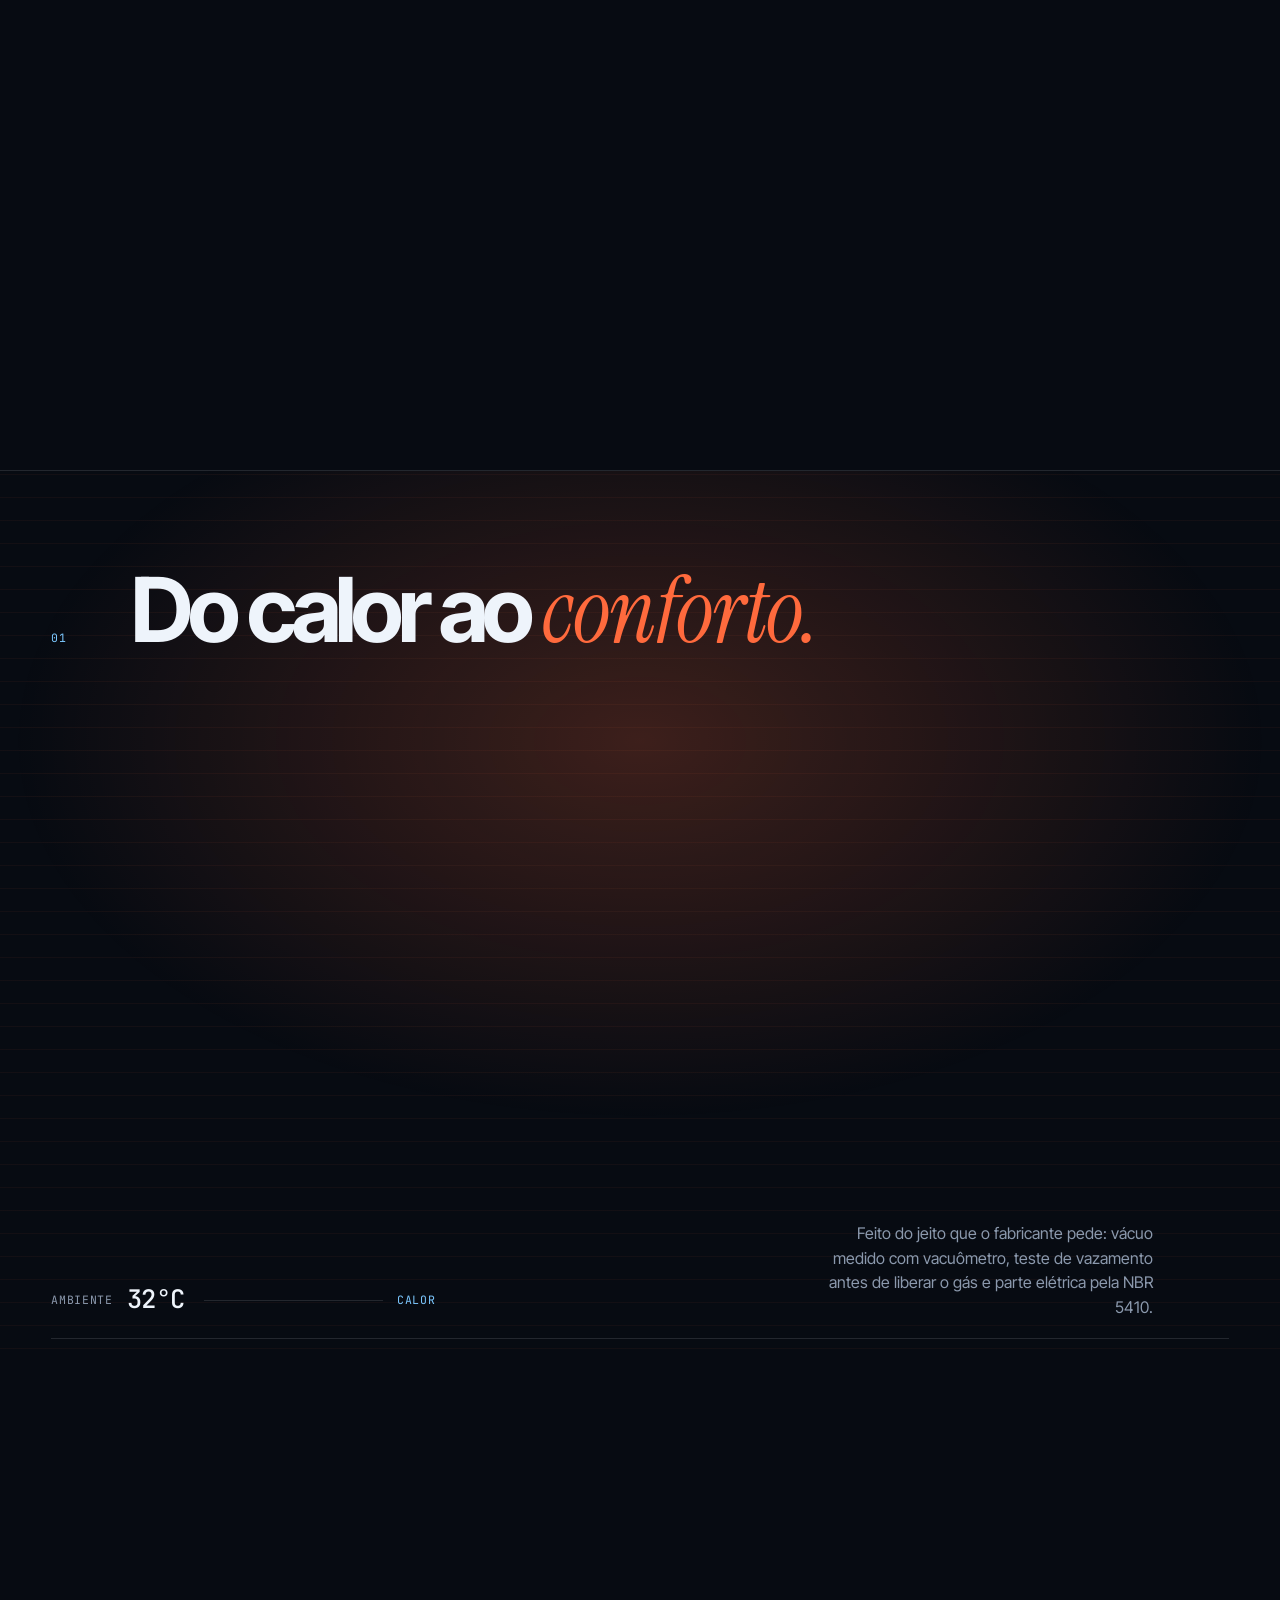
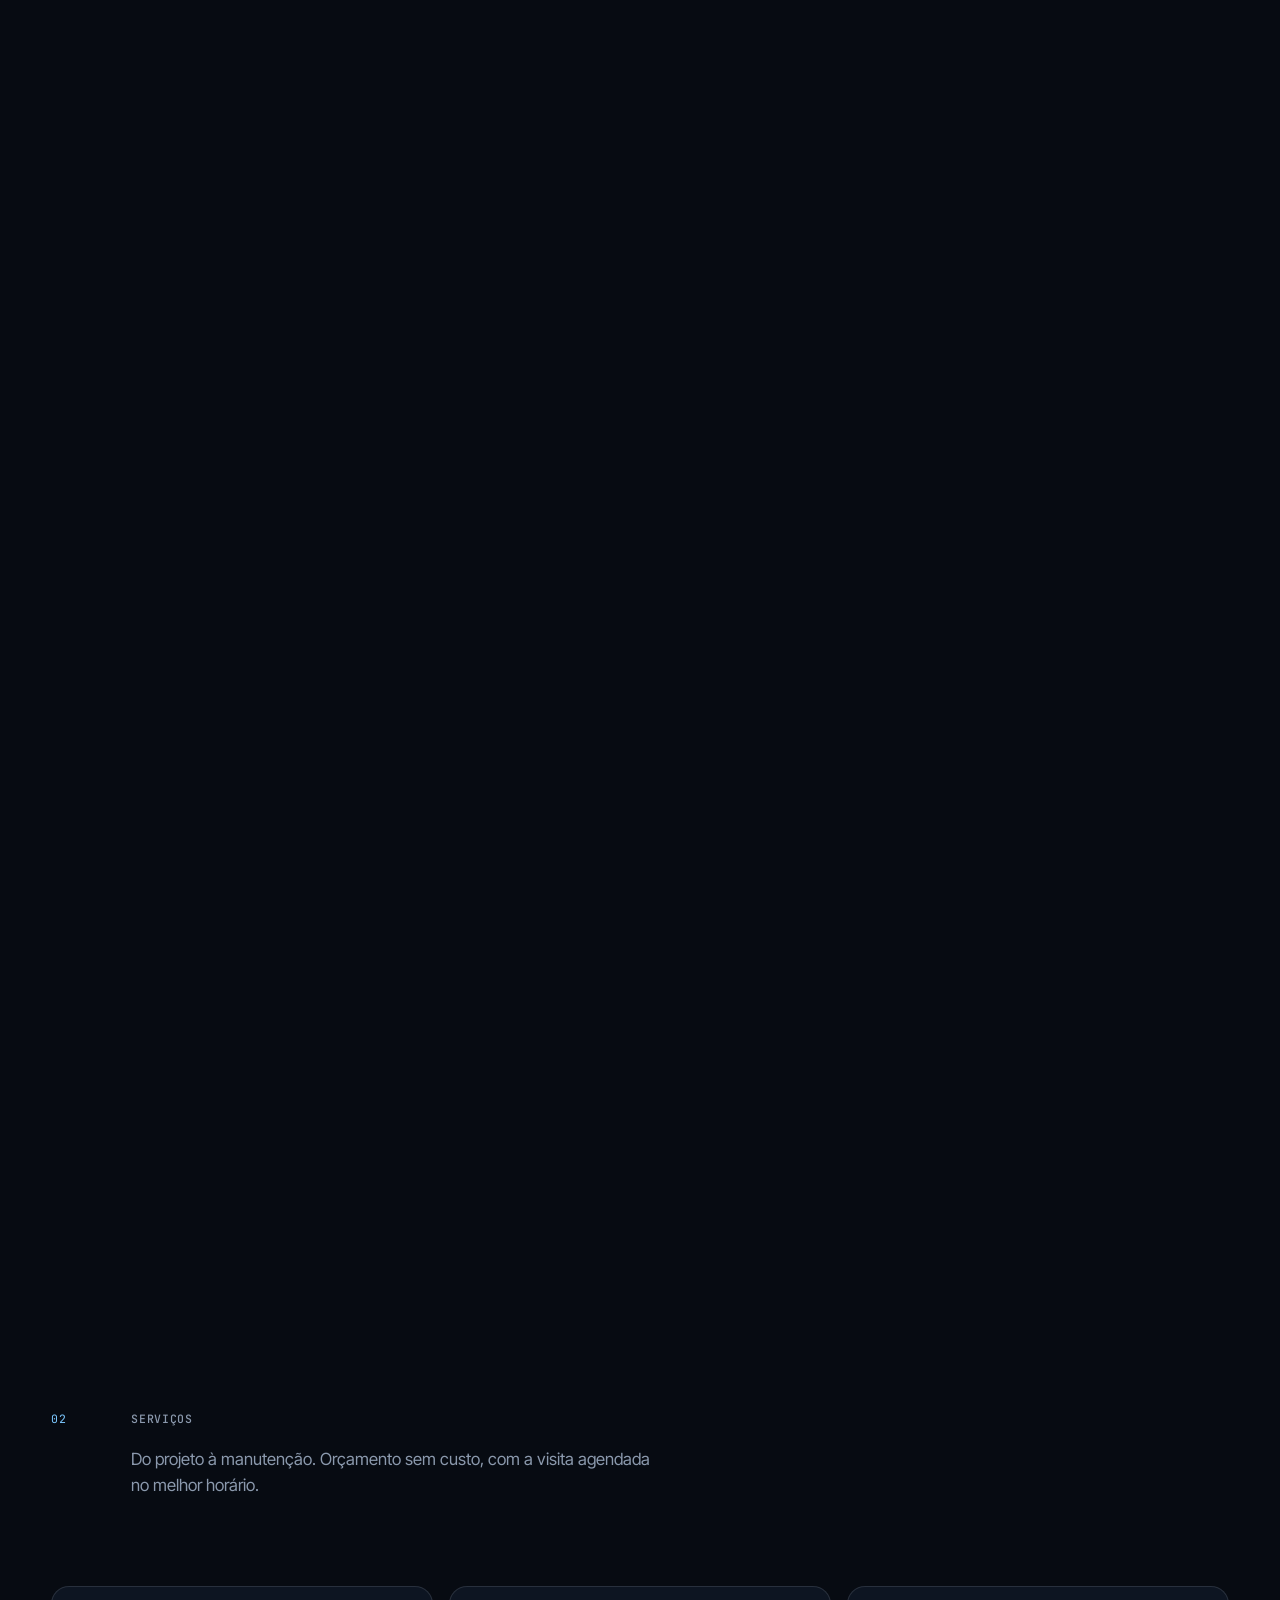
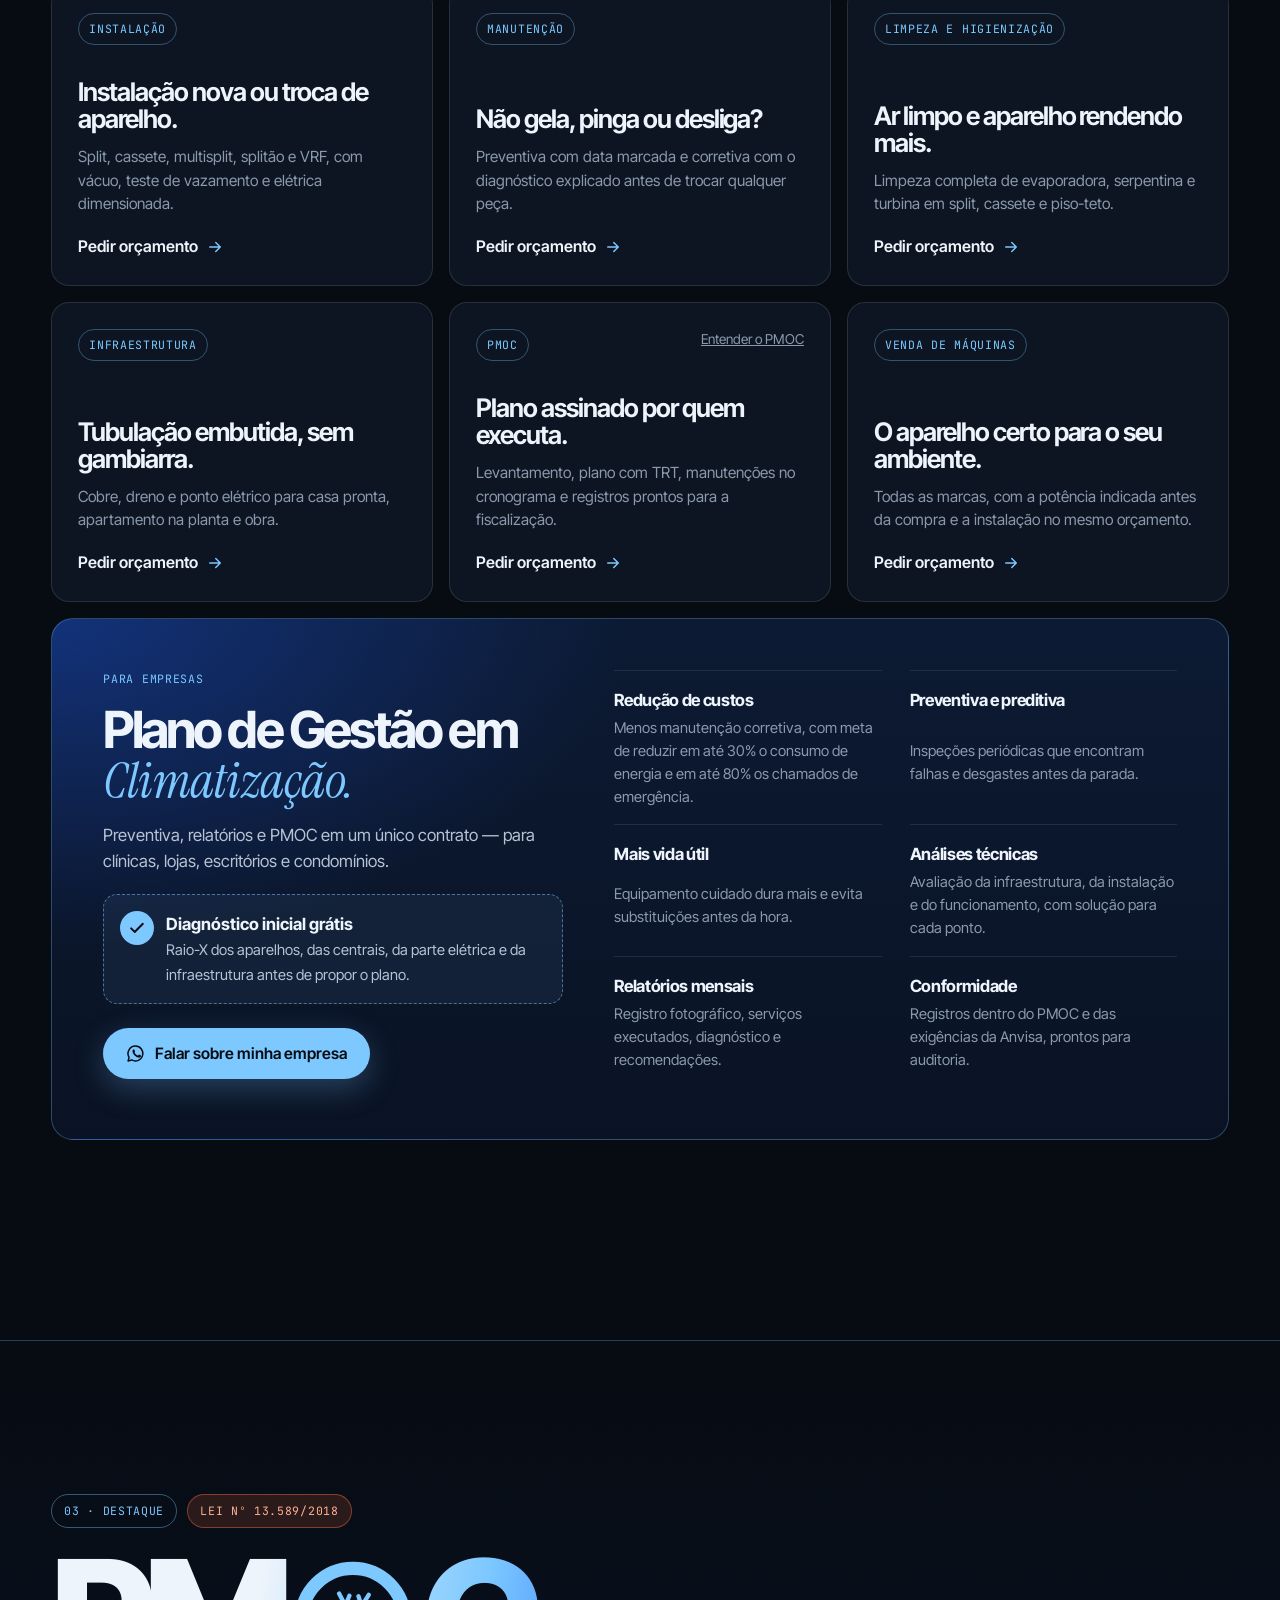
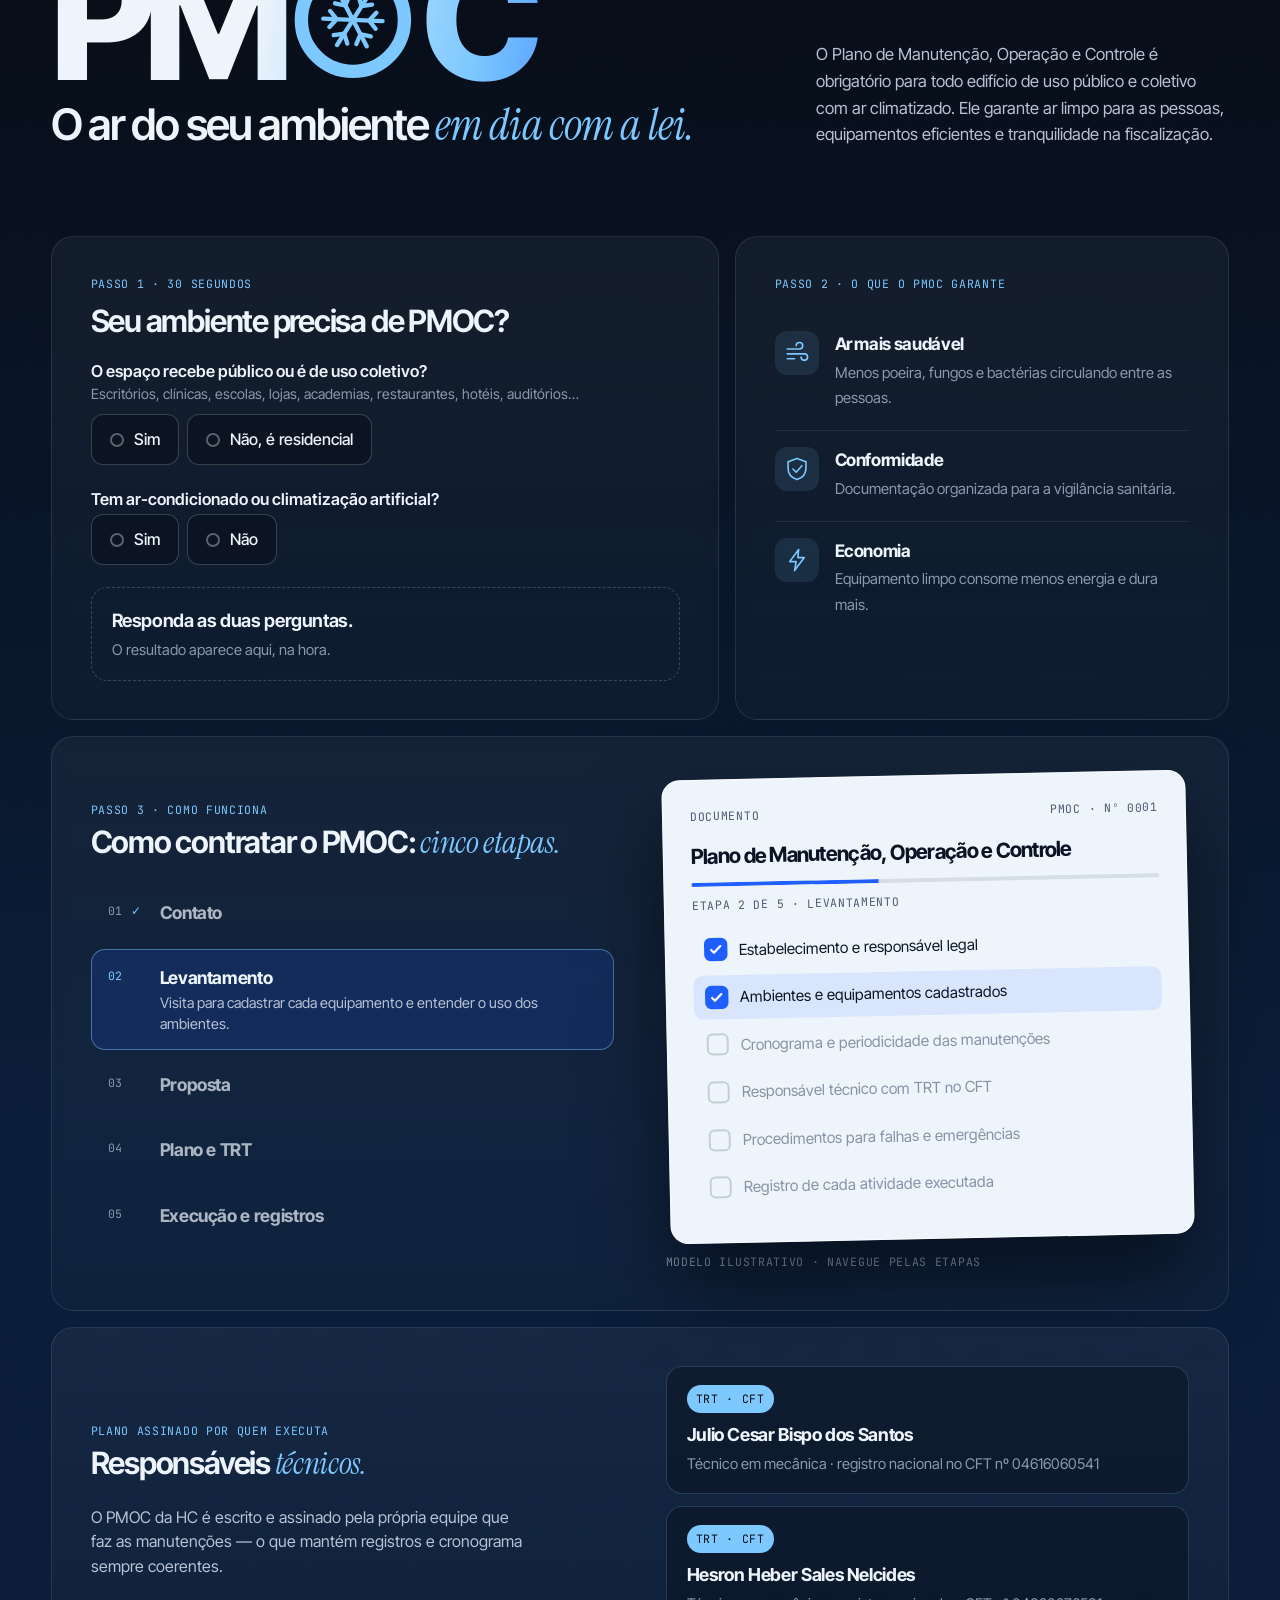
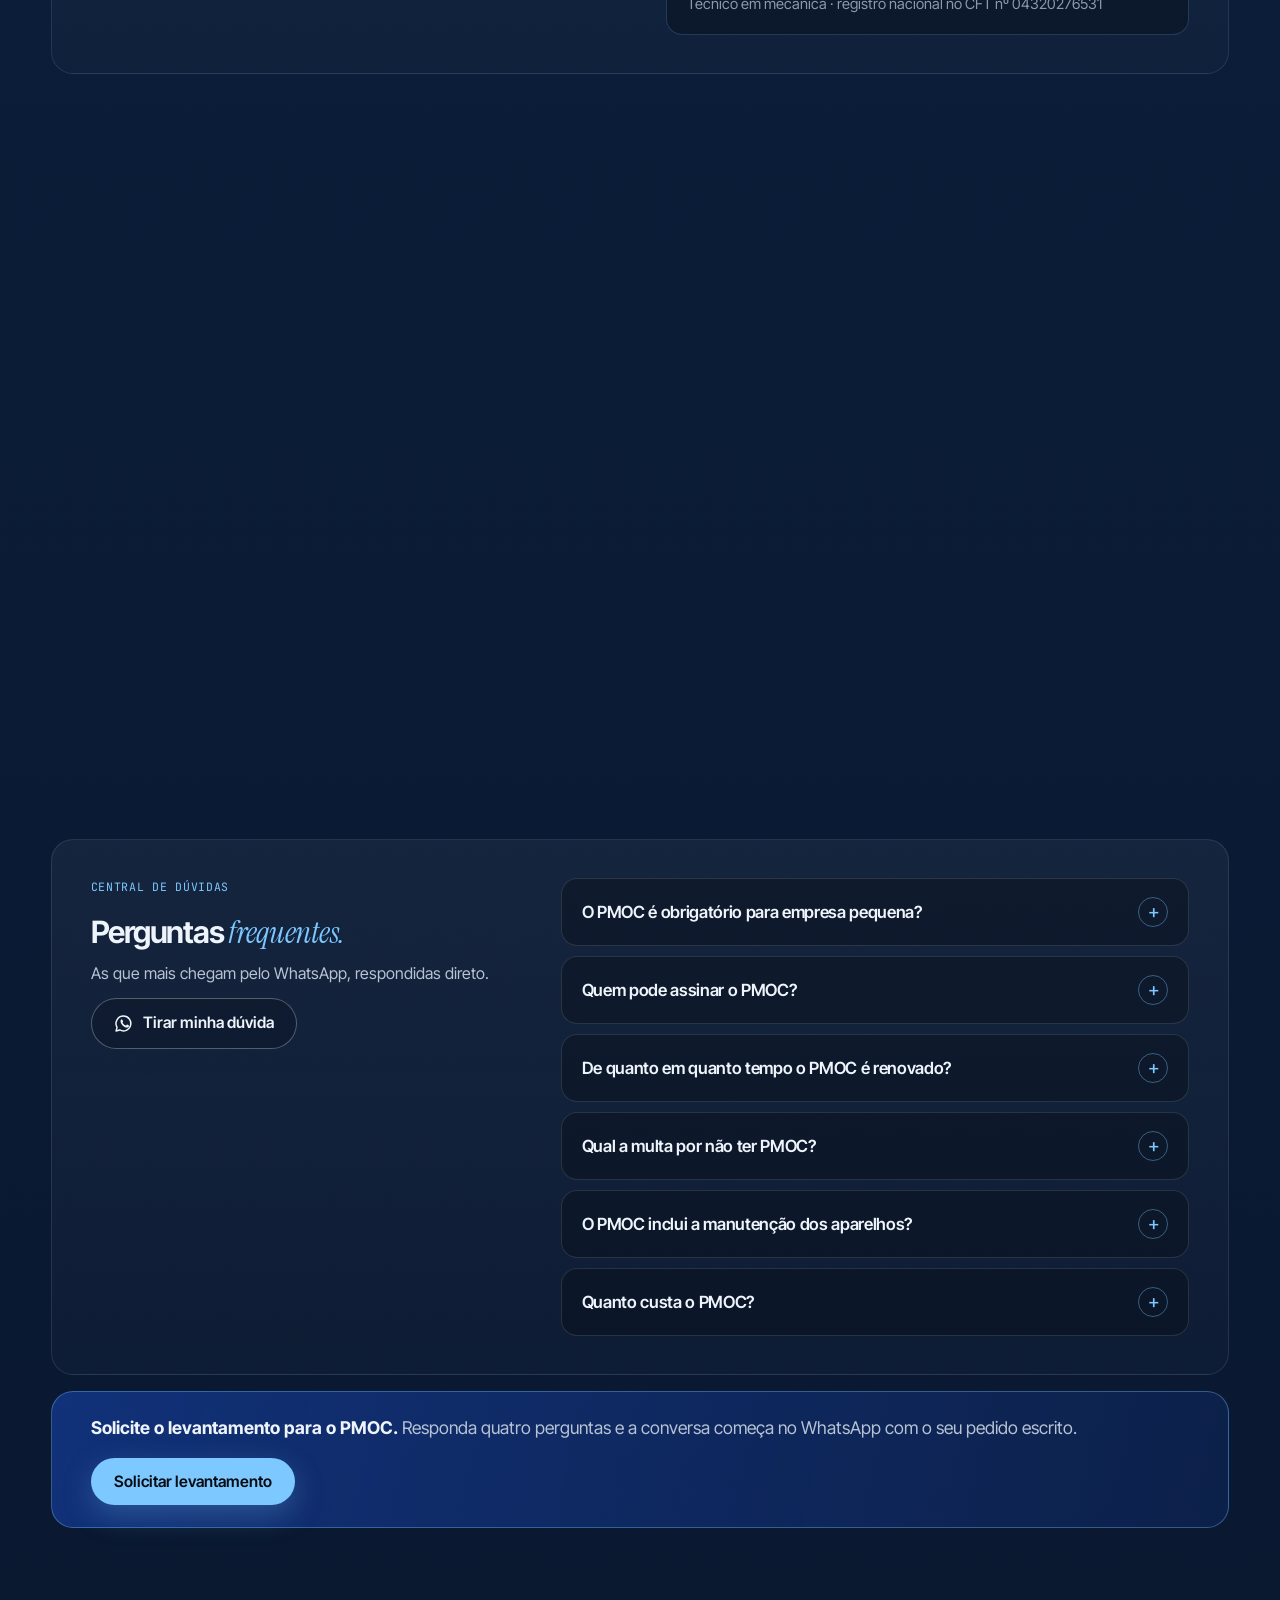
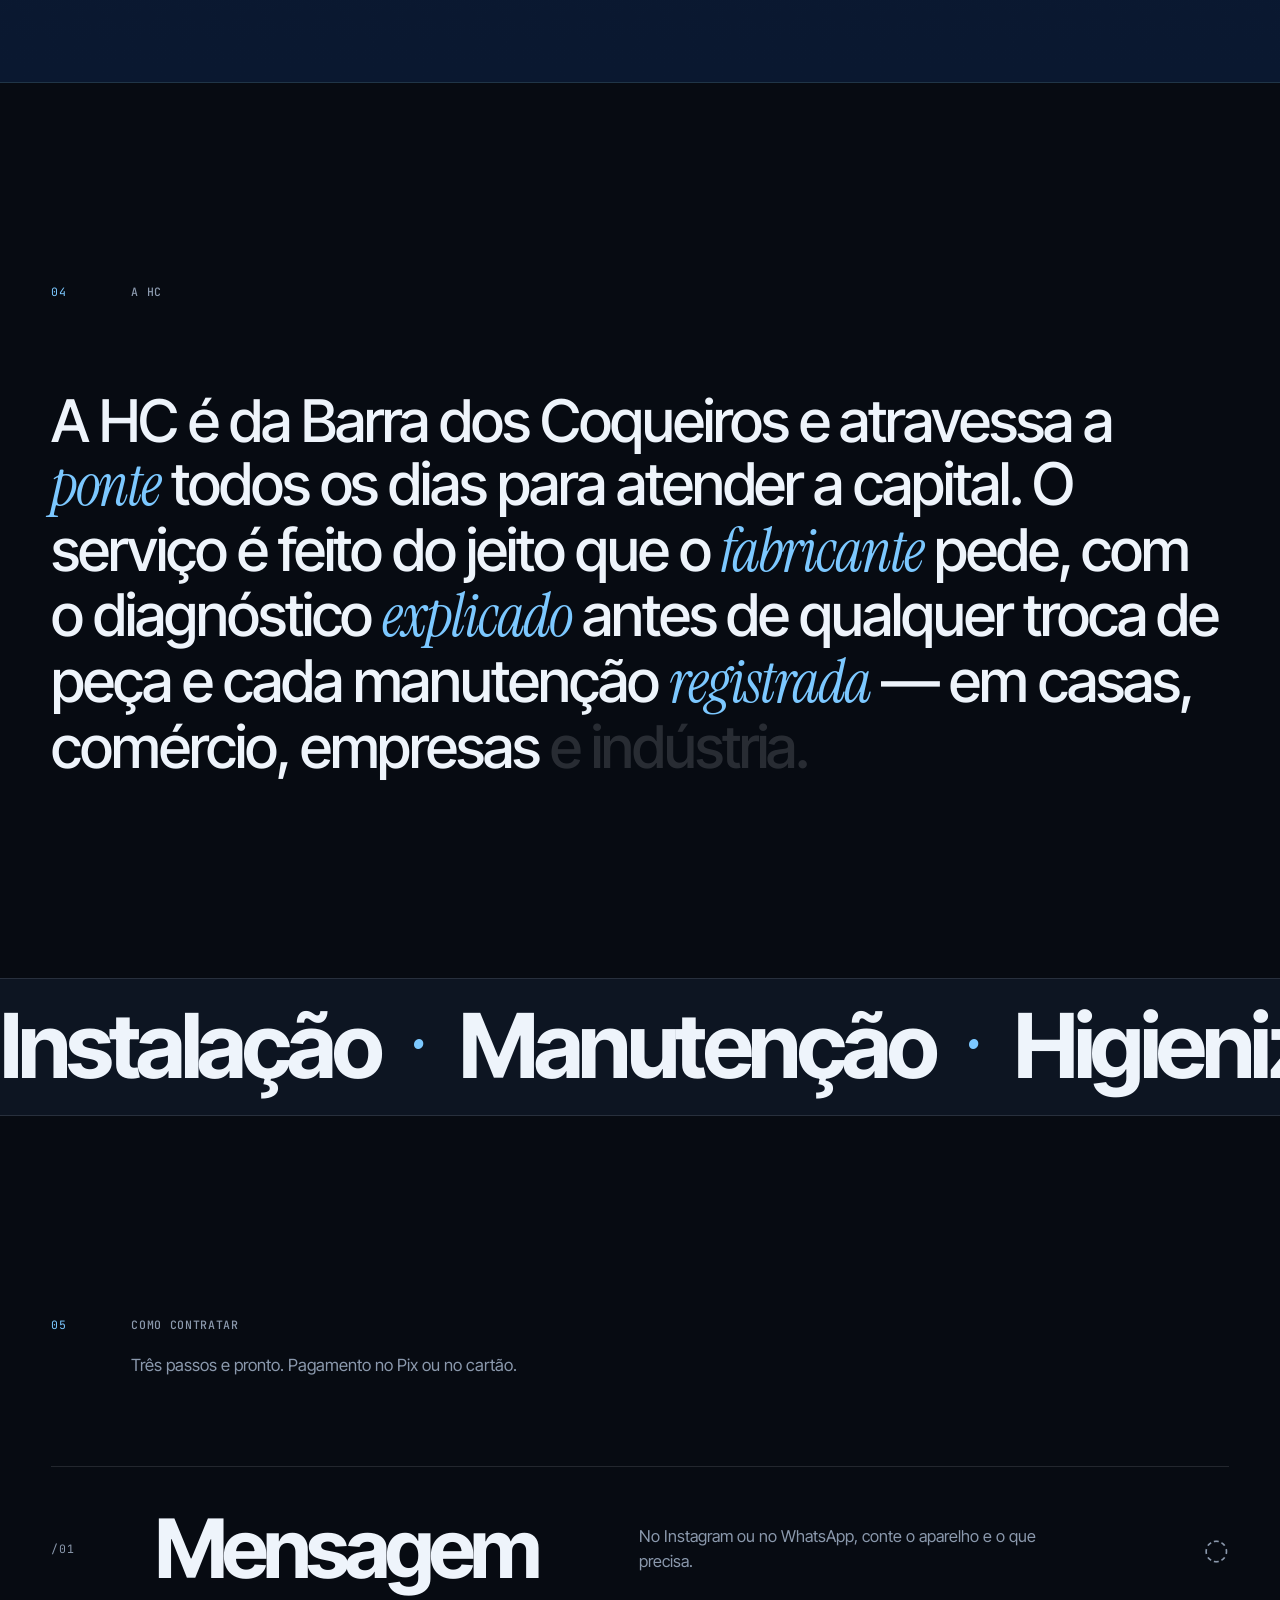
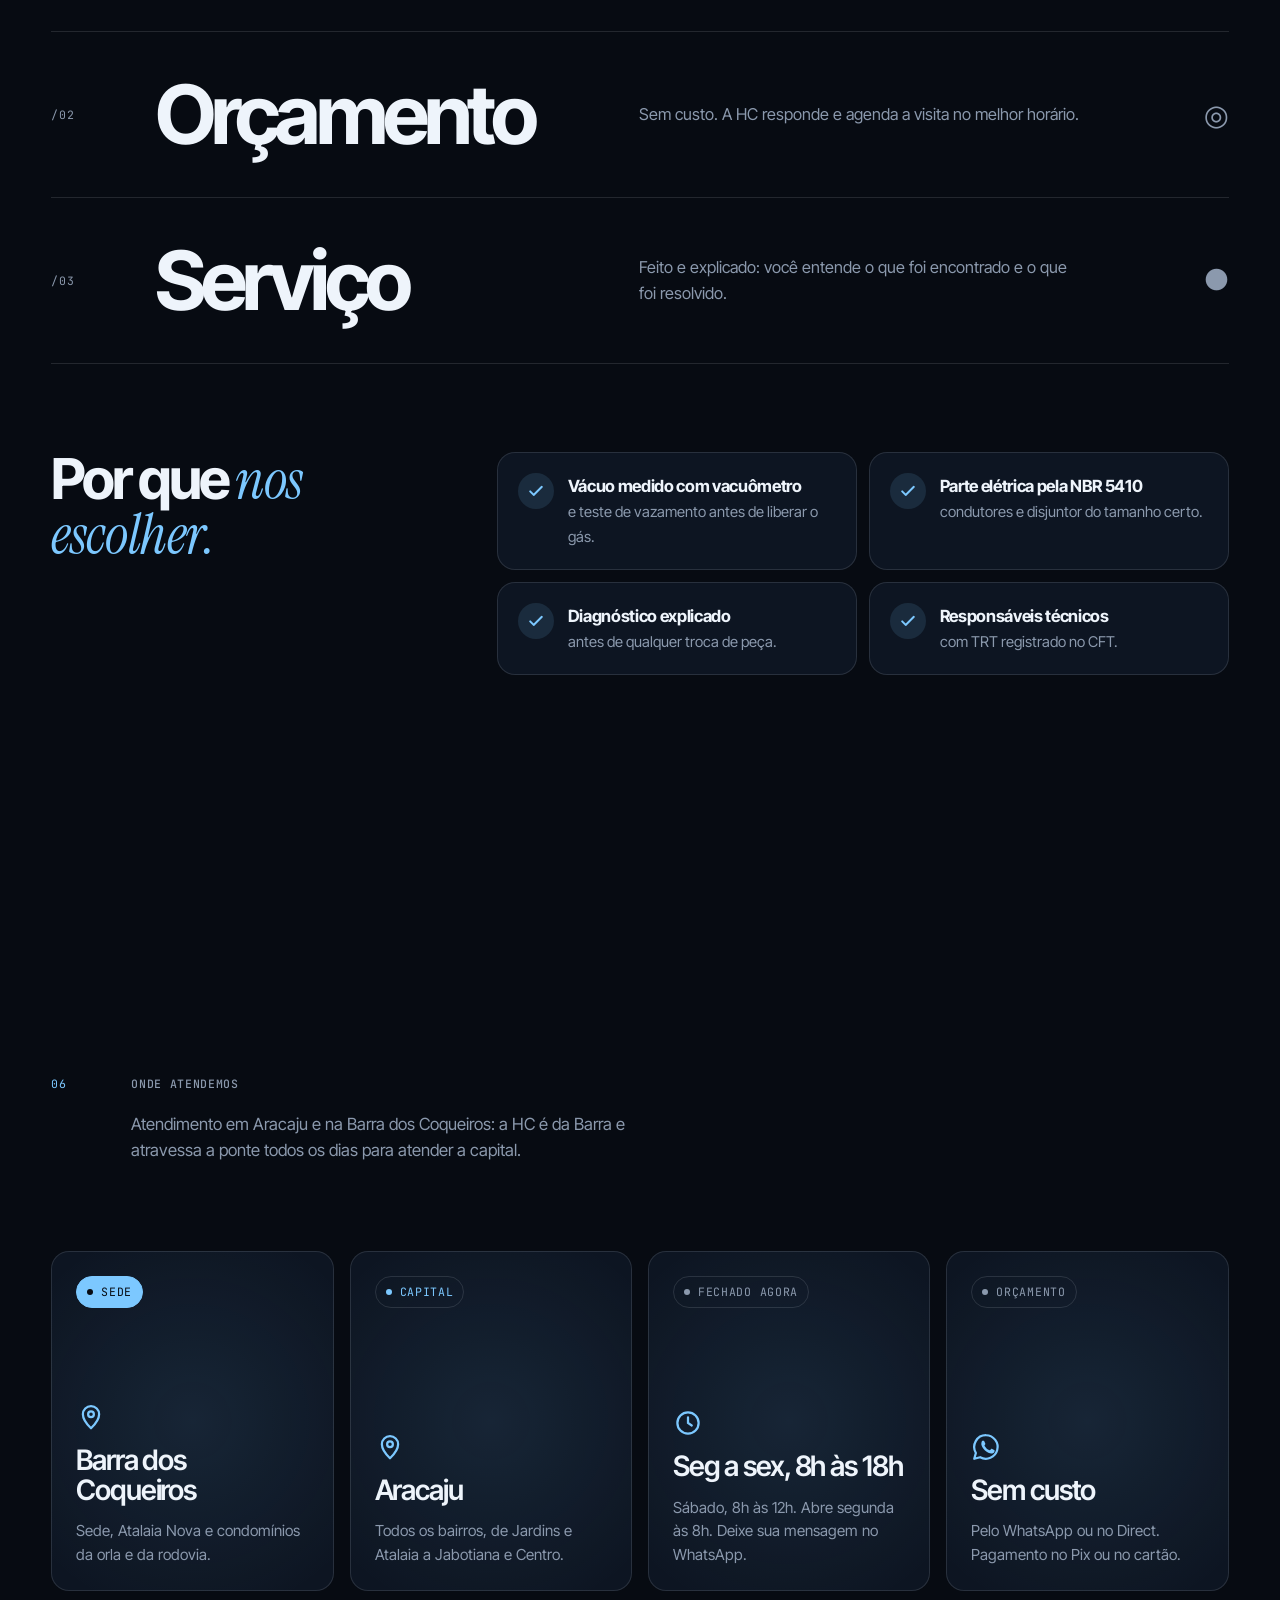
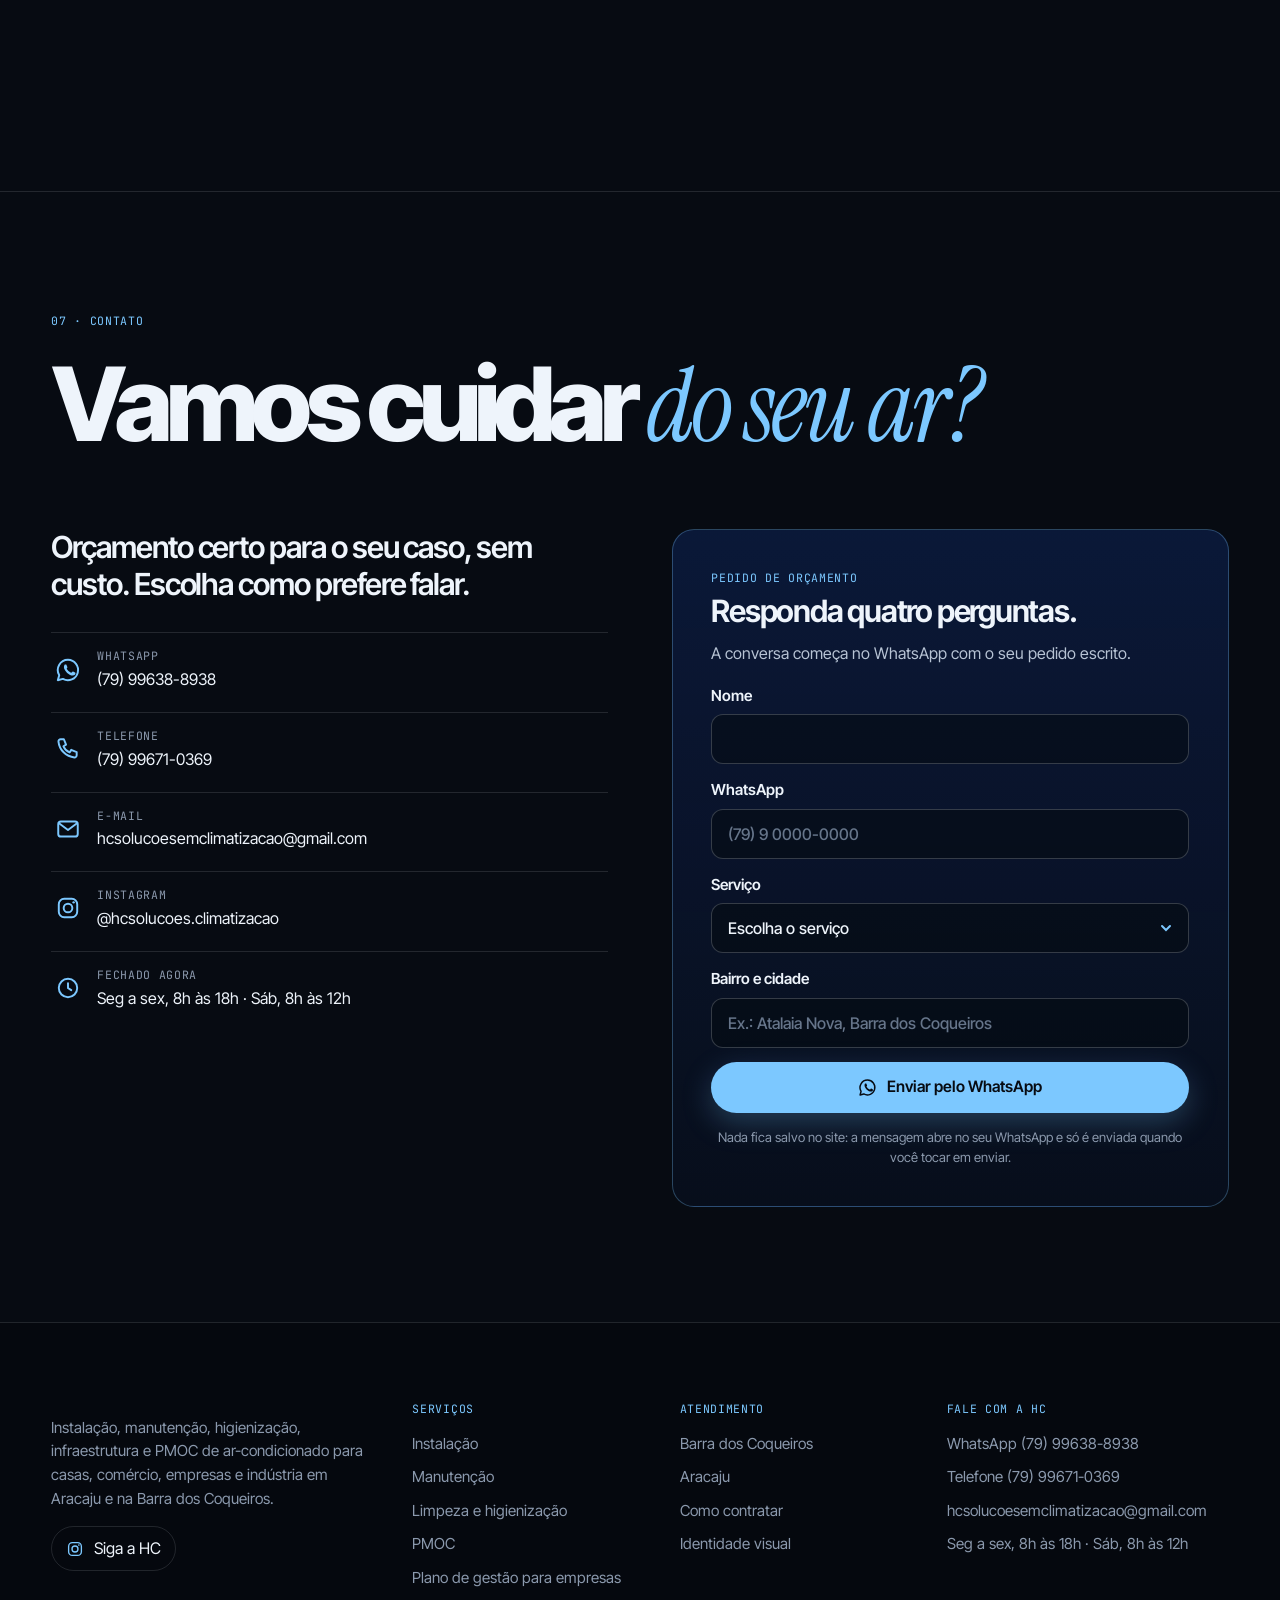
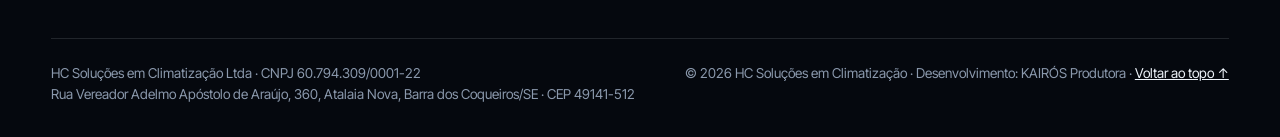
==== commit 815f165f: "Pré-carregador com o mapa de Aracaju e Barra dos Coqueiros A tela de entrada abre com o mapa pontilh" ====
--- a/index.html
+++ b/index.html
@@ -15,6 +15,8 @@
   <script>document.documentElement.classList.add('js');</script>
   <script src="./js/main.js" defer></script>
   <script src="./js/air.js" defer></script>
+  <script src="./js/intro-map.js" defer></script>
+  <script src="./js/preload.js" defer></script>
   <script src="./js/vendor/lenis/lenis.min.js" defer></script>
   <script src="./js/motion.js" defer></script>
   <script type="importmap">{ "imports": { "three": "./js/vendor/three/three.module.min.js" } }</script>
@@ -61,6 +63,18 @@
     </symbol>
   </svg>
   <div class="intro" data-intro role="dialog" aria-modal="true" aria-labelledby="intro-title" hidden>
+    <!-- Pré-carregador: mapa pontilhado de Aracaju e Barra dos Coqueiros (malhas do IBGE) que acende a partir da sede; a temperatura cai de 32° a 22° com o carregamento -->
+    <div class="preload" data-preload aria-hidden="true">
+      <canvas class="preload__map" data-preload-map></canvas>
+      <ul class="preload__list preload__list--left mono">
+        <li>Atendimento</li><li>Barra dos Coqueiros</li><li>Aracaju</li><li>Sede · Atalaia Nova</li><li>Seg a sex · 8h às 18h</li><li>Sáb · 8h às 12h</li>
+      </ul>
+      <ul class="preload__list preload__list--right mono">
+        <li>Instalação</li><li>Manutenção</li><li>Limpeza e higienização</li><li>Infraestrutura</li><li>PMOC</li><li>Plano de gestão</li><li>Venda de máquinas</li>
+      </ul>
+      <p class="preload__temp mono"><svg class="preload__flake"><use href="#snowflake"/></svg><b data-preload-temp>32</b><i>°</i></p>
+    </div>
+    <p class="sr-only" data-preload-status role="status">Carregando o site…</p>
     <div class="intro__inner">
       <svg class="intro__symbol" aria-hidden="true"><use href="#hc-symbol"/></svg>
       <p class="intro__title" id="intro-title">Soluções <em>em climatização</em></p>
--- a/css/styles.css
+++ b/css/styles.css
@@ -934,3 +934,58 @@
 @media (prefers-reduced-motion: reduce) {
   .hud, .cursor, .cursor-ripple { display: none; }
 }
+
+/* ==========================================================================
+   Pré-carregador (js/preload.js): mapa de Aracaju e Barra dos Coqueiros
+   ========================================================================== */
+.sr-only { position: absolute; width: 1px; height: 1px; padding: 0; margin: -1px; overflow: hidden; clip: rect(0 0 0 0); white-space: nowrap; border: 0; }
+.preload { --hot: 1; position: absolute; inset: 0; z-index: 0; pointer-events: none; }
+.preload__map {
+  position: absolute; left: 50%; top: 50%;
+  width: min(60vw, 84vh * 112 / 102); aspect-ratio: 112 / 102;
+  transform: translate(-50%, -50%);
+  transition: opacity 1.2s var(--ease), transform 1.4s var(--ease);
+}
+.preload__list {
+  position: absolute; top: 50%; transform: translateY(-50%);
+  list-style: none; margin: 0; padding: 0; display: grid; gap: 7px;
+  font-size: .68rem; color: rgba(139, 153, 173, .4);
+  transition: opacity 1s var(--ease);
+}
+.preload__list--left { left: var(--pad); }
+.preload__list--right { right: var(--pad); text-align: right; }
+.preload__list li { transition: color .5s var(--ease); }
+.preload__list li.is-lit { color: var(--ink); }
+.preload__list--left li:first-child { color: var(--accent); margin-bottom: 6px; }
+.preload__temp {
+  position: absolute; top: 22px; right: var(--pad); margin: 0;
+  display: inline-flex; align-items: center; gap: 10px; font-size: .9rem; letter-spacing: 0;
+  color: color-mix(in srgb, var(--heat) calc(var(--hot) * 100%), var(--accent));
+  transition: opacity .8s var(--ease);
+}
+.preload__temp b { font-weight: 500; font-variant-numeric: tabular-nums; color: var(--ink); }
+.preload__temp i { font-style: normal; margin-left: -8px; color: var(--muted); }
+.preload__flake { width: 14px; height: 14px; animation: spin 1.6s linear infinite; }
+@keyframes spin { to { transform: rotate(360deg); } }
+
+/* carregando: só o mapa; pronto: o mapa recua e a marca com os botões entra */
+.intro__inner { position: relative; z-index: 1; transition: opacity 1s var(--ease), transform 1s var(--ease), filter 1s var(--ease); }
+.intro__inner::before {
+  content: ""; position: absolute; inset: -30% -40%; z-index: -1;
+  background: radial-gradient(closest-side, rgba(7, 11, 18, .9), rgba(7, 11, 18, .6) 55%, transparent);
+}
+.intro.is-loading .intro__inner { opacity: 0; visibility: hidden; transform: translateY(14px); filter: blur(8px); }
+.intro.is-loading .intro__symbol { animation: none; }
+.intro.is-ready .preload__map { opacity: .38; transform: translate(-50%, -50%) scale(.94); }
+.intro.is-ready .preload__list { opacity: .55; }
+.intro.is-ready .preload__temp { opacity: .6; }
+.intro.is-ready .preload__flake { animation-duration: 6s; }
+
+@media (max-width: 900px) {
+  .preload__list { display: none; }
+  .preload__map { width: min(94vw, 70vh * 112 / 102); }
+}
+@media (prefers-reduced-motion: reduce) {
+  .preload__flake { animation: none; }
+  .intro__inner, .preload__map { transition: none; }
+}
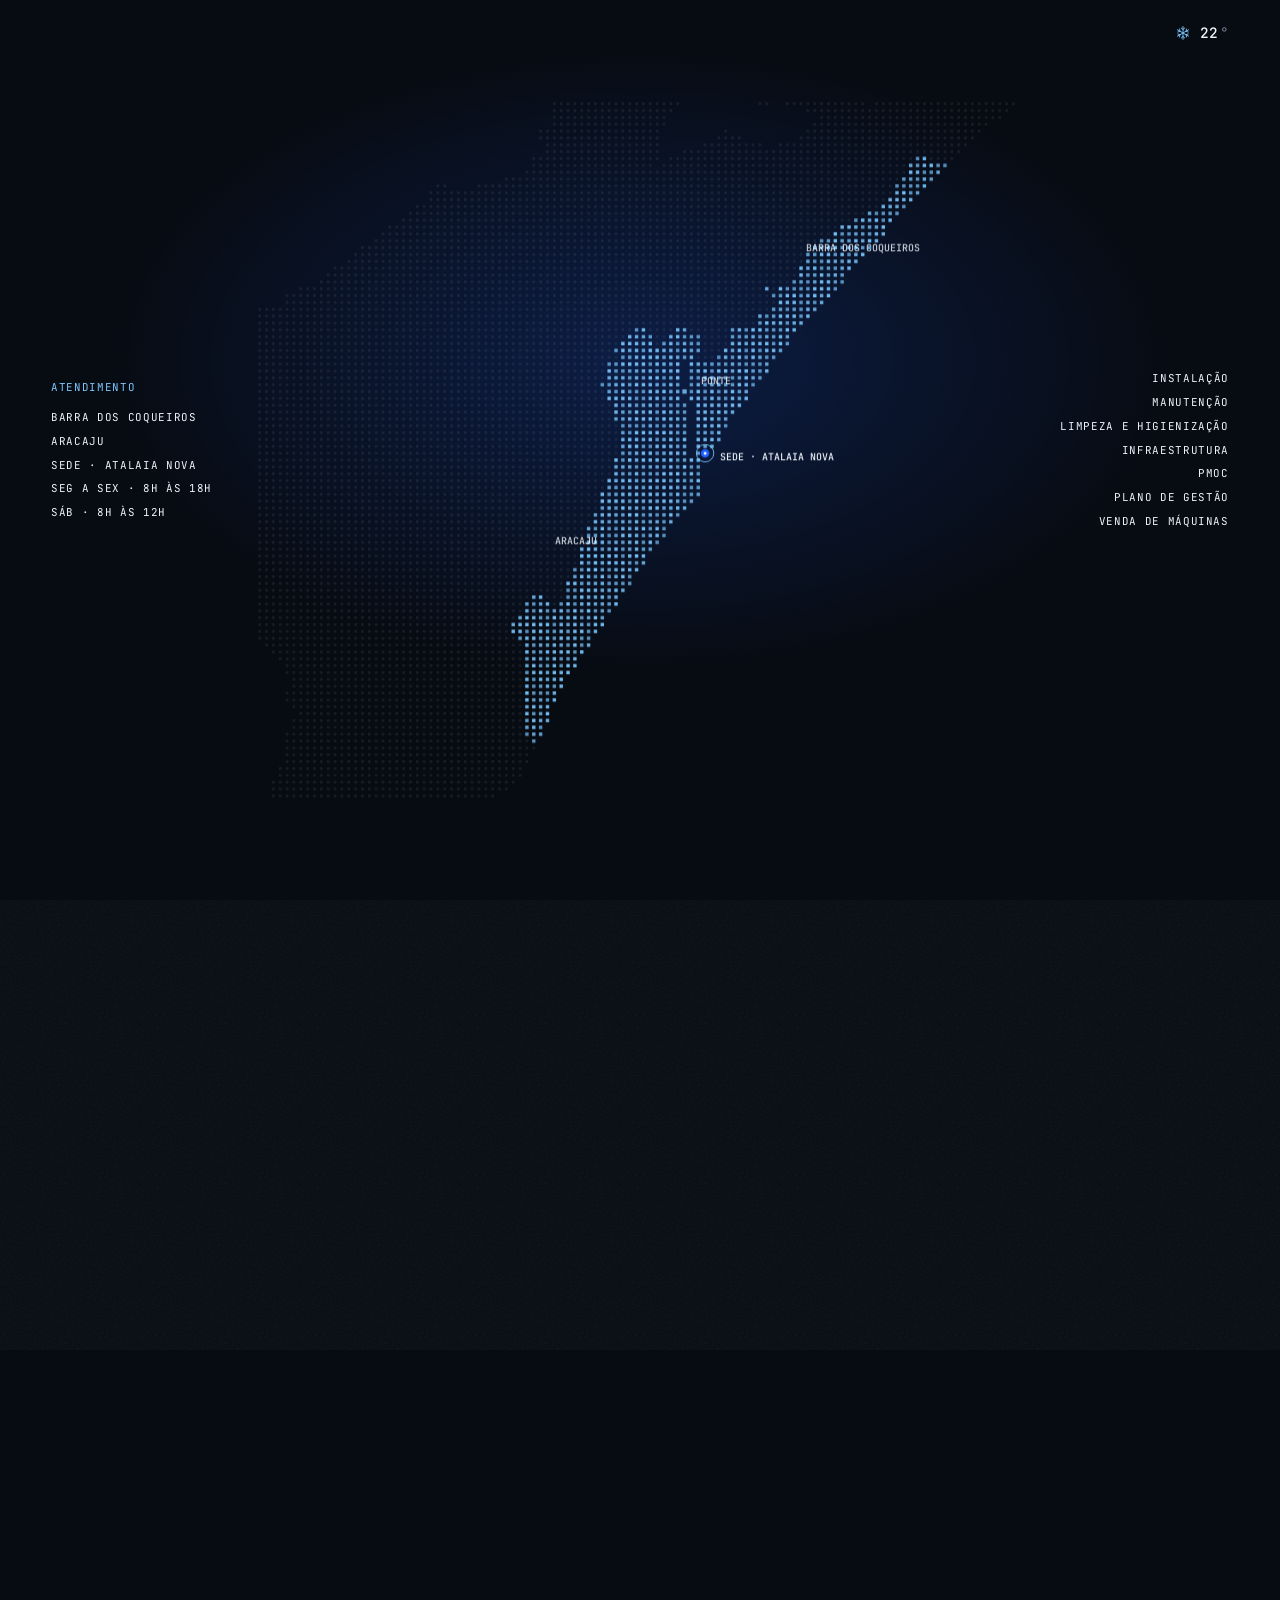
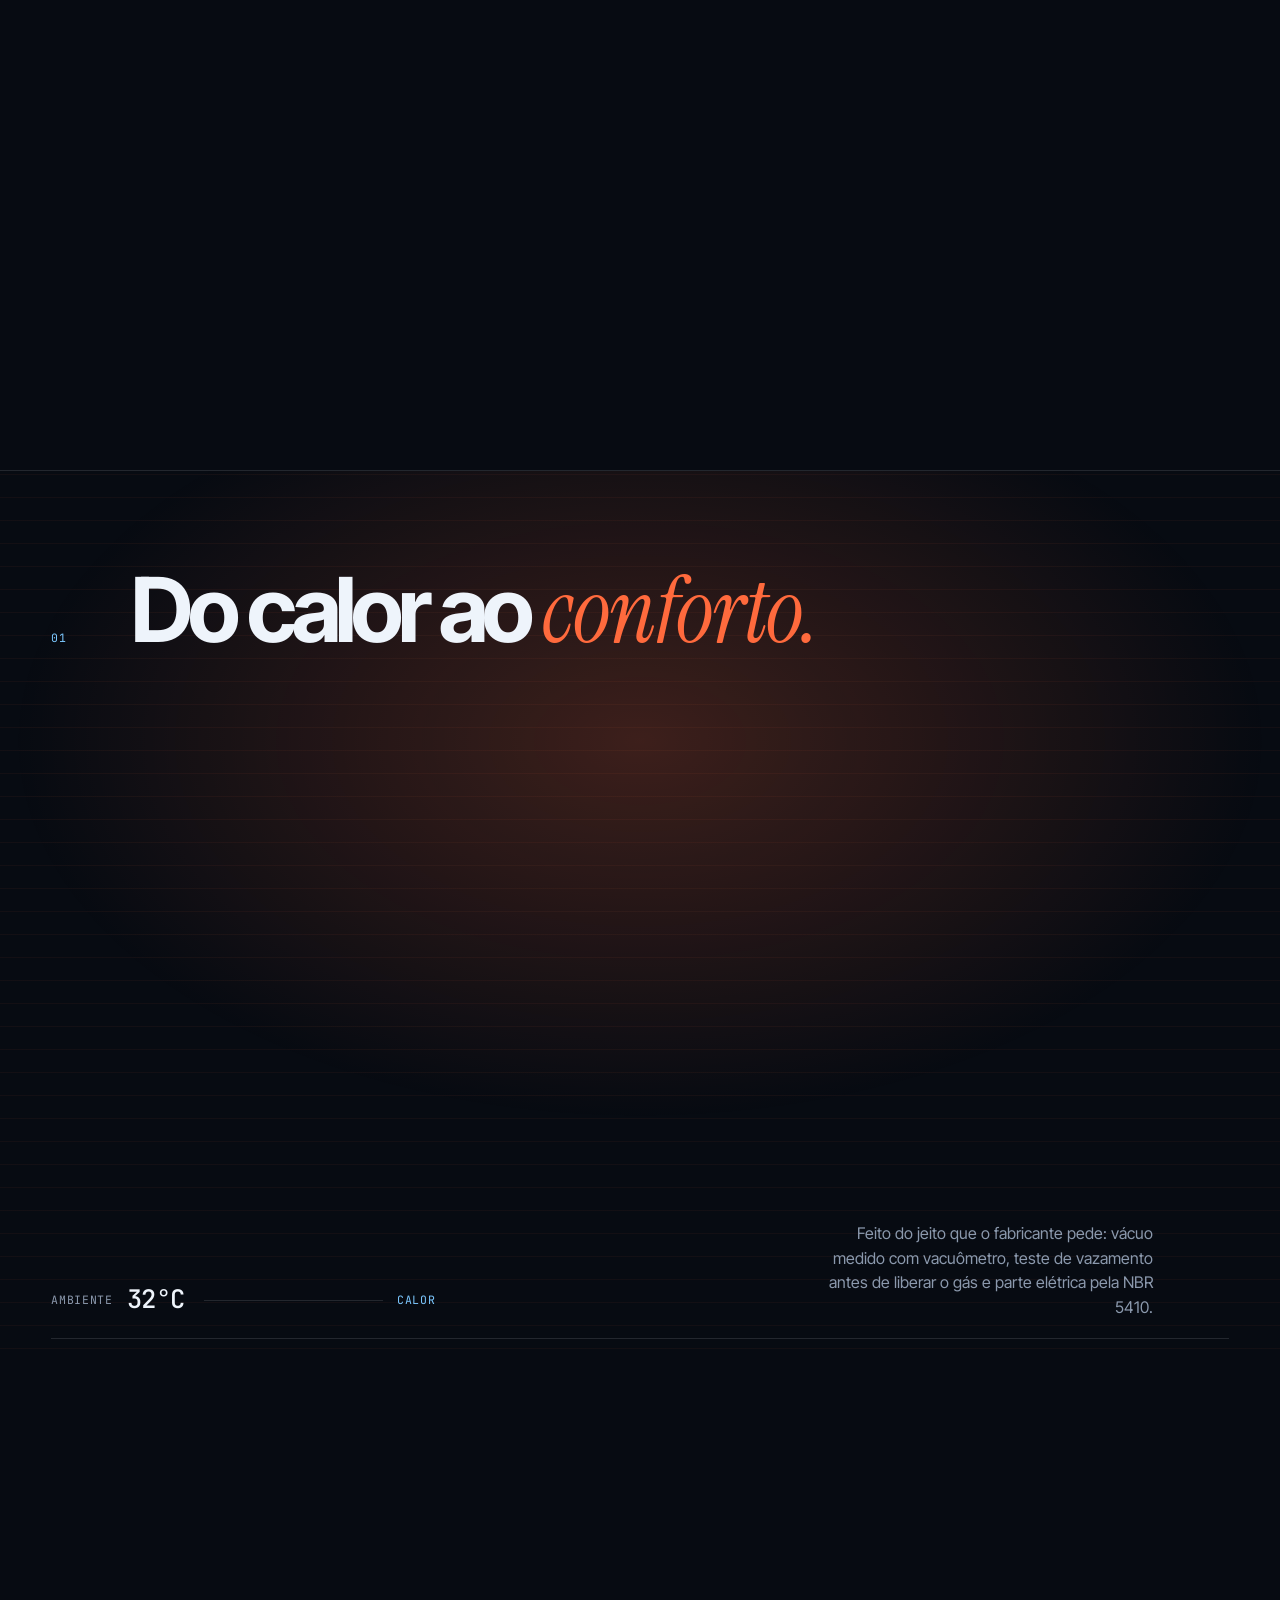
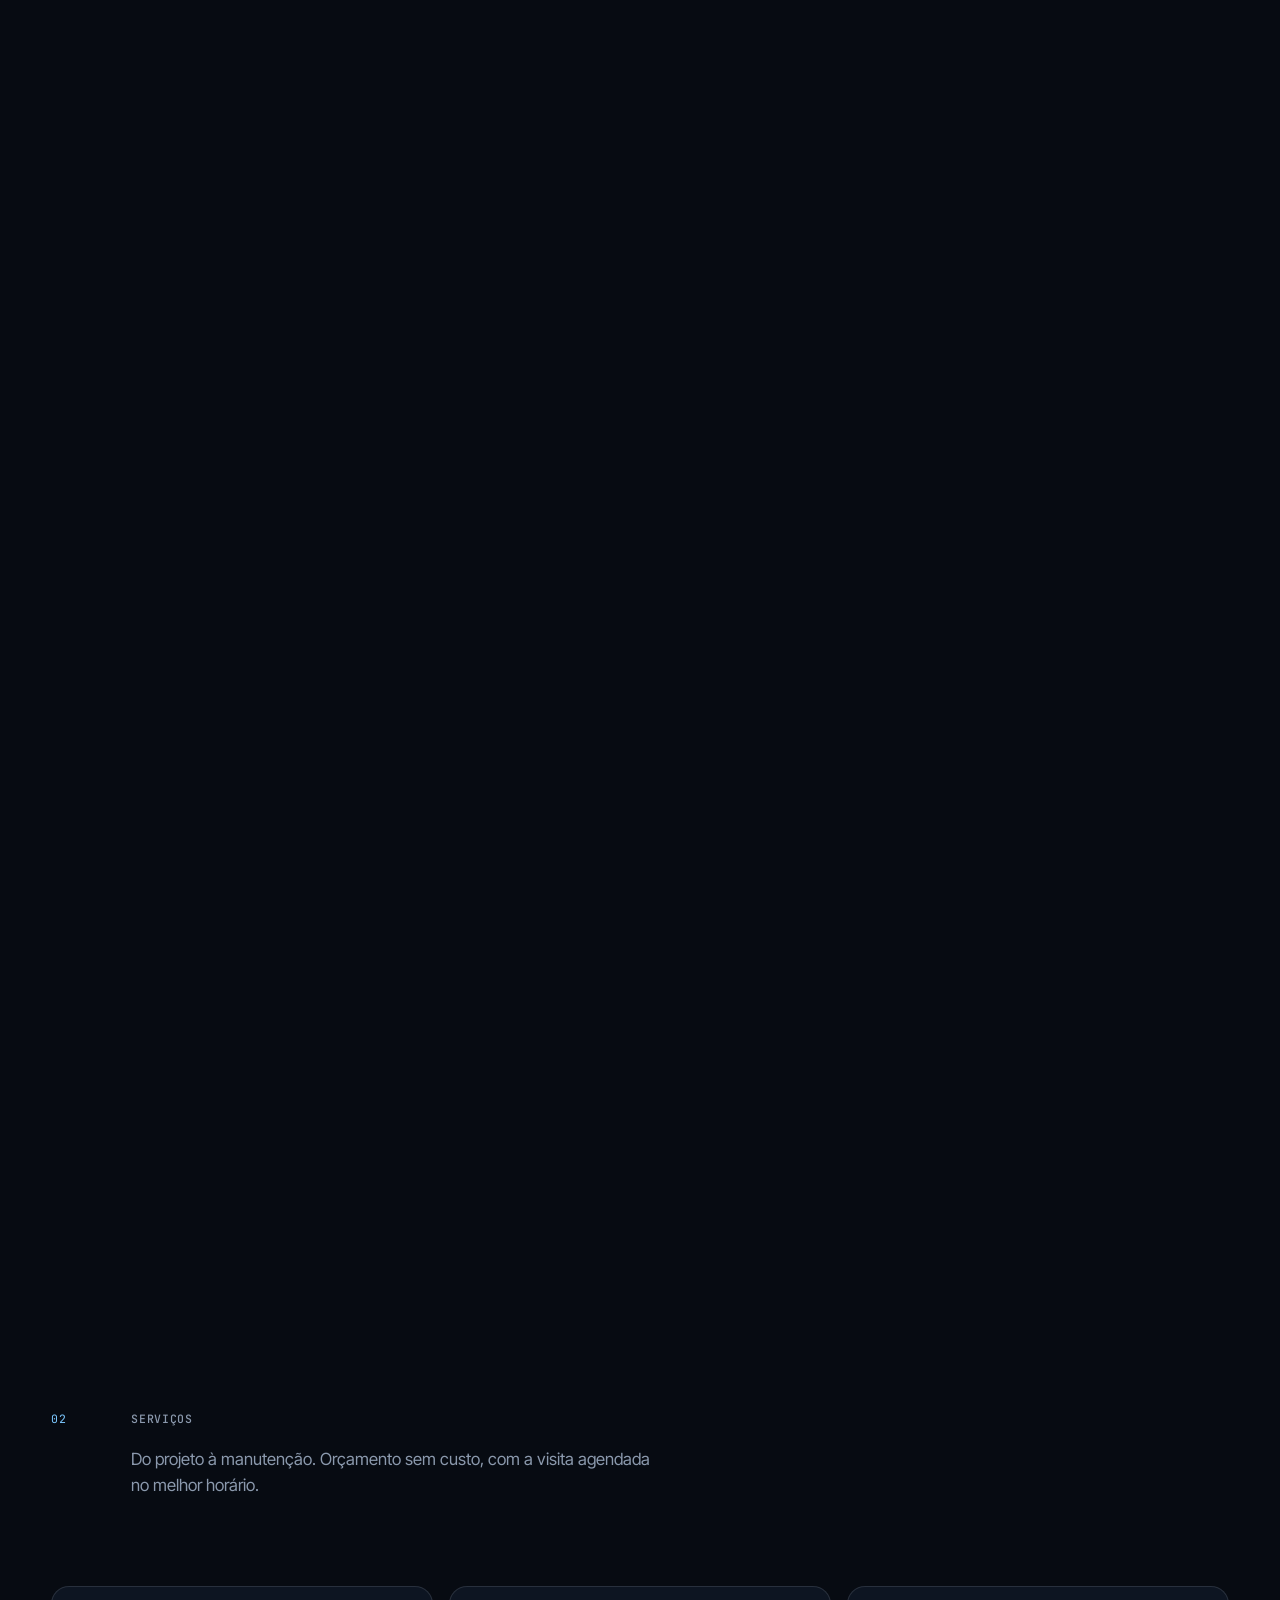
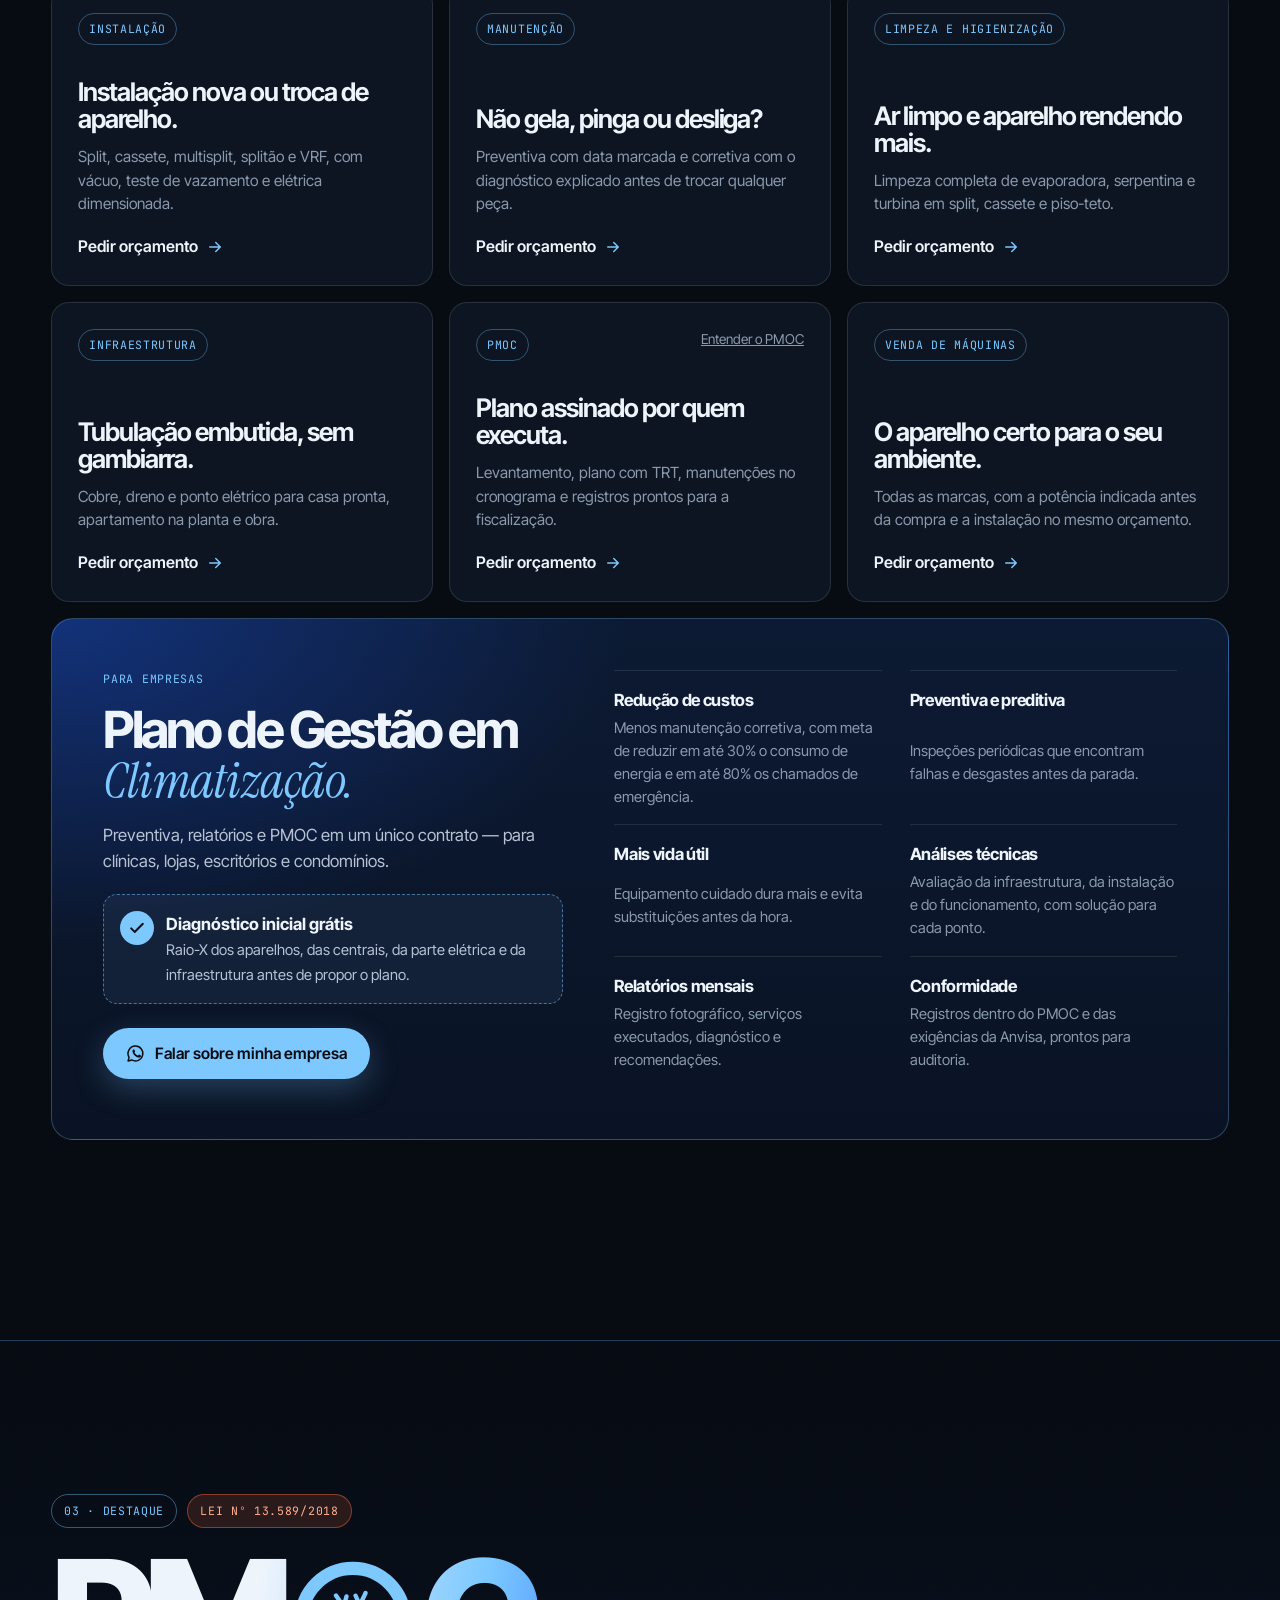
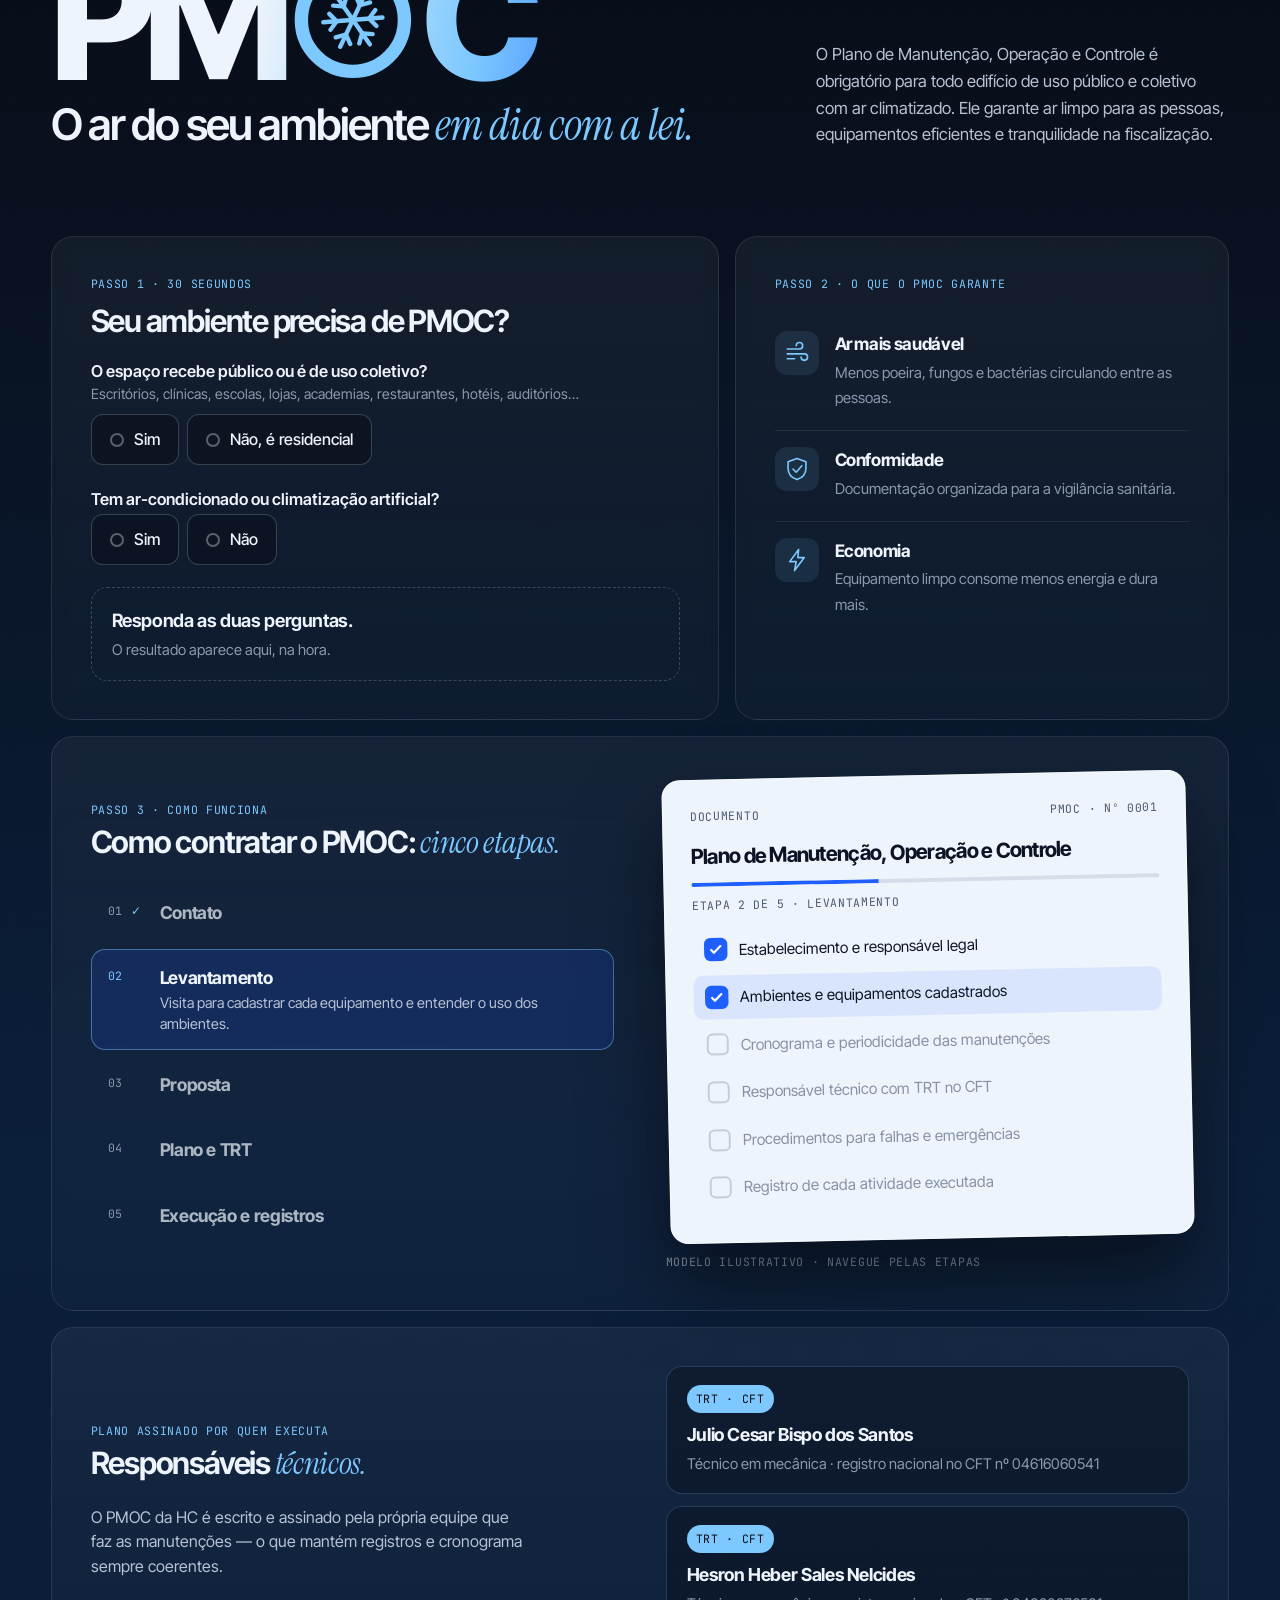
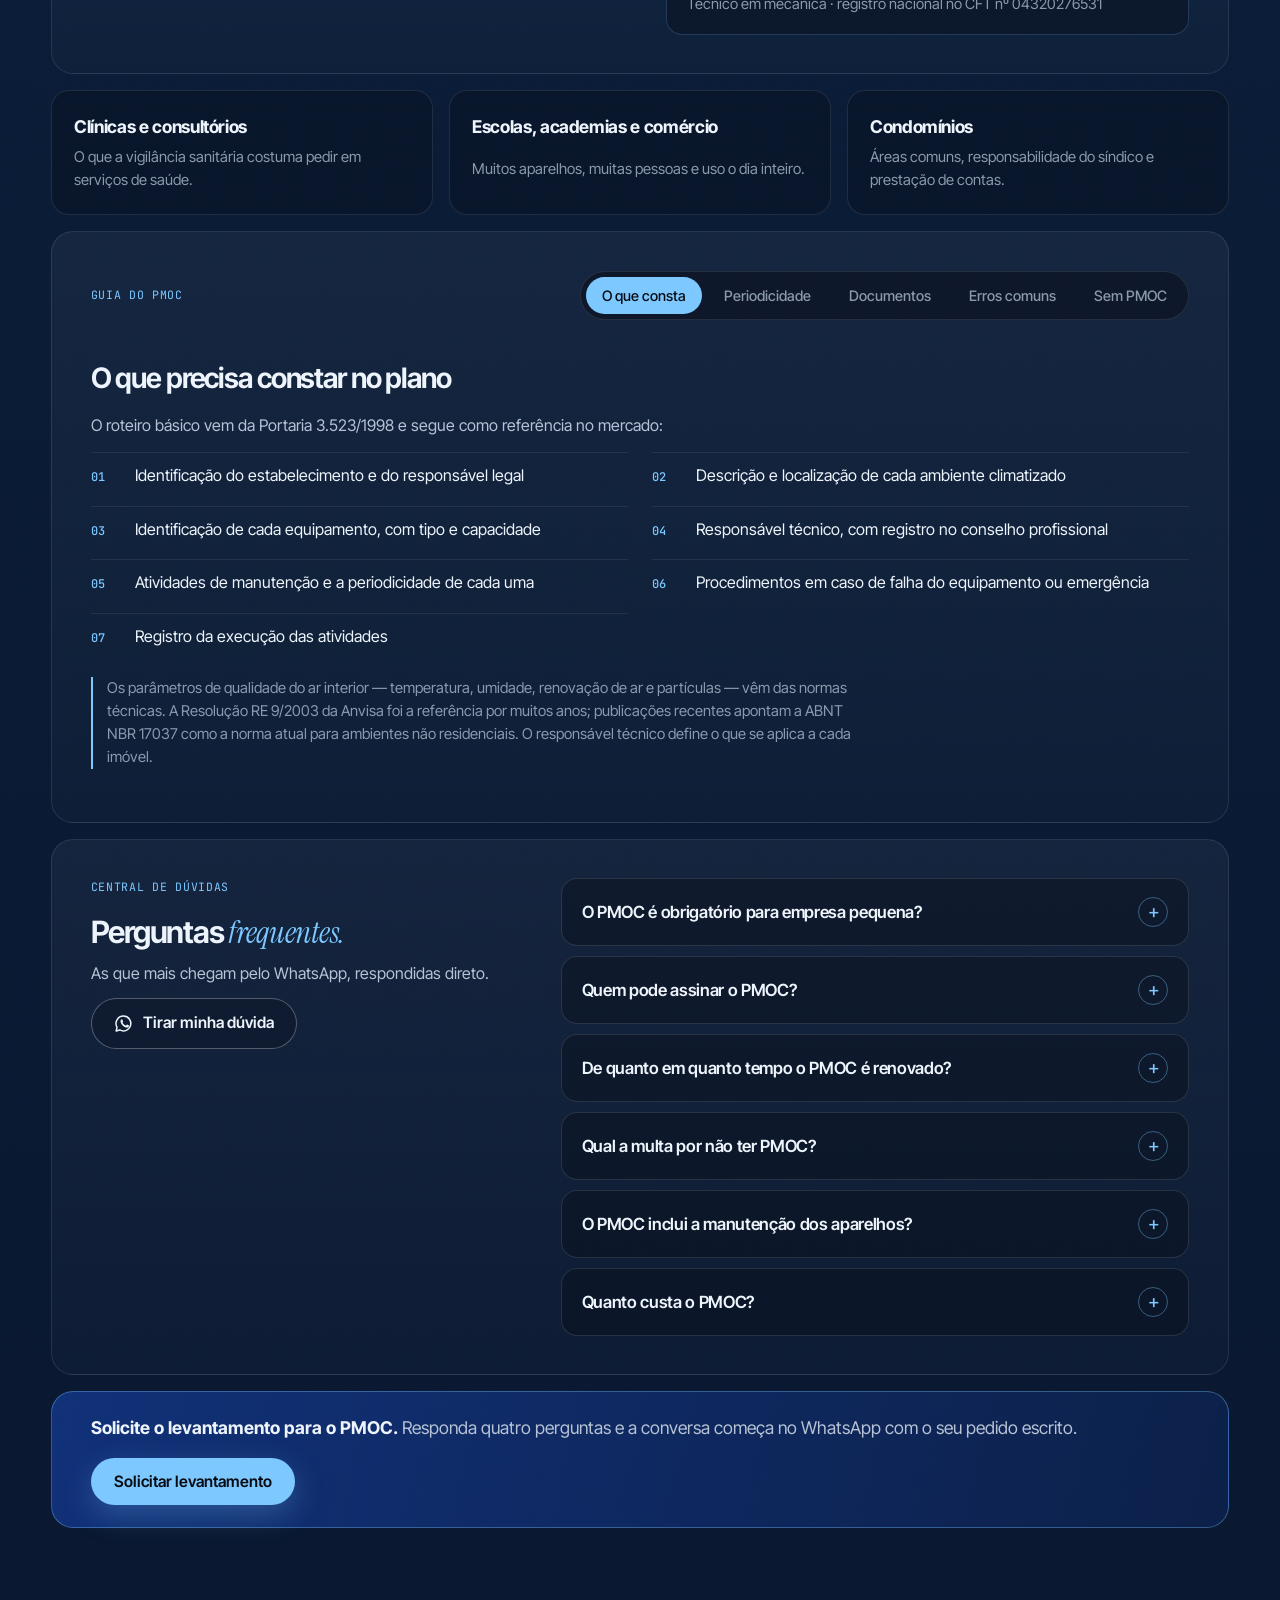
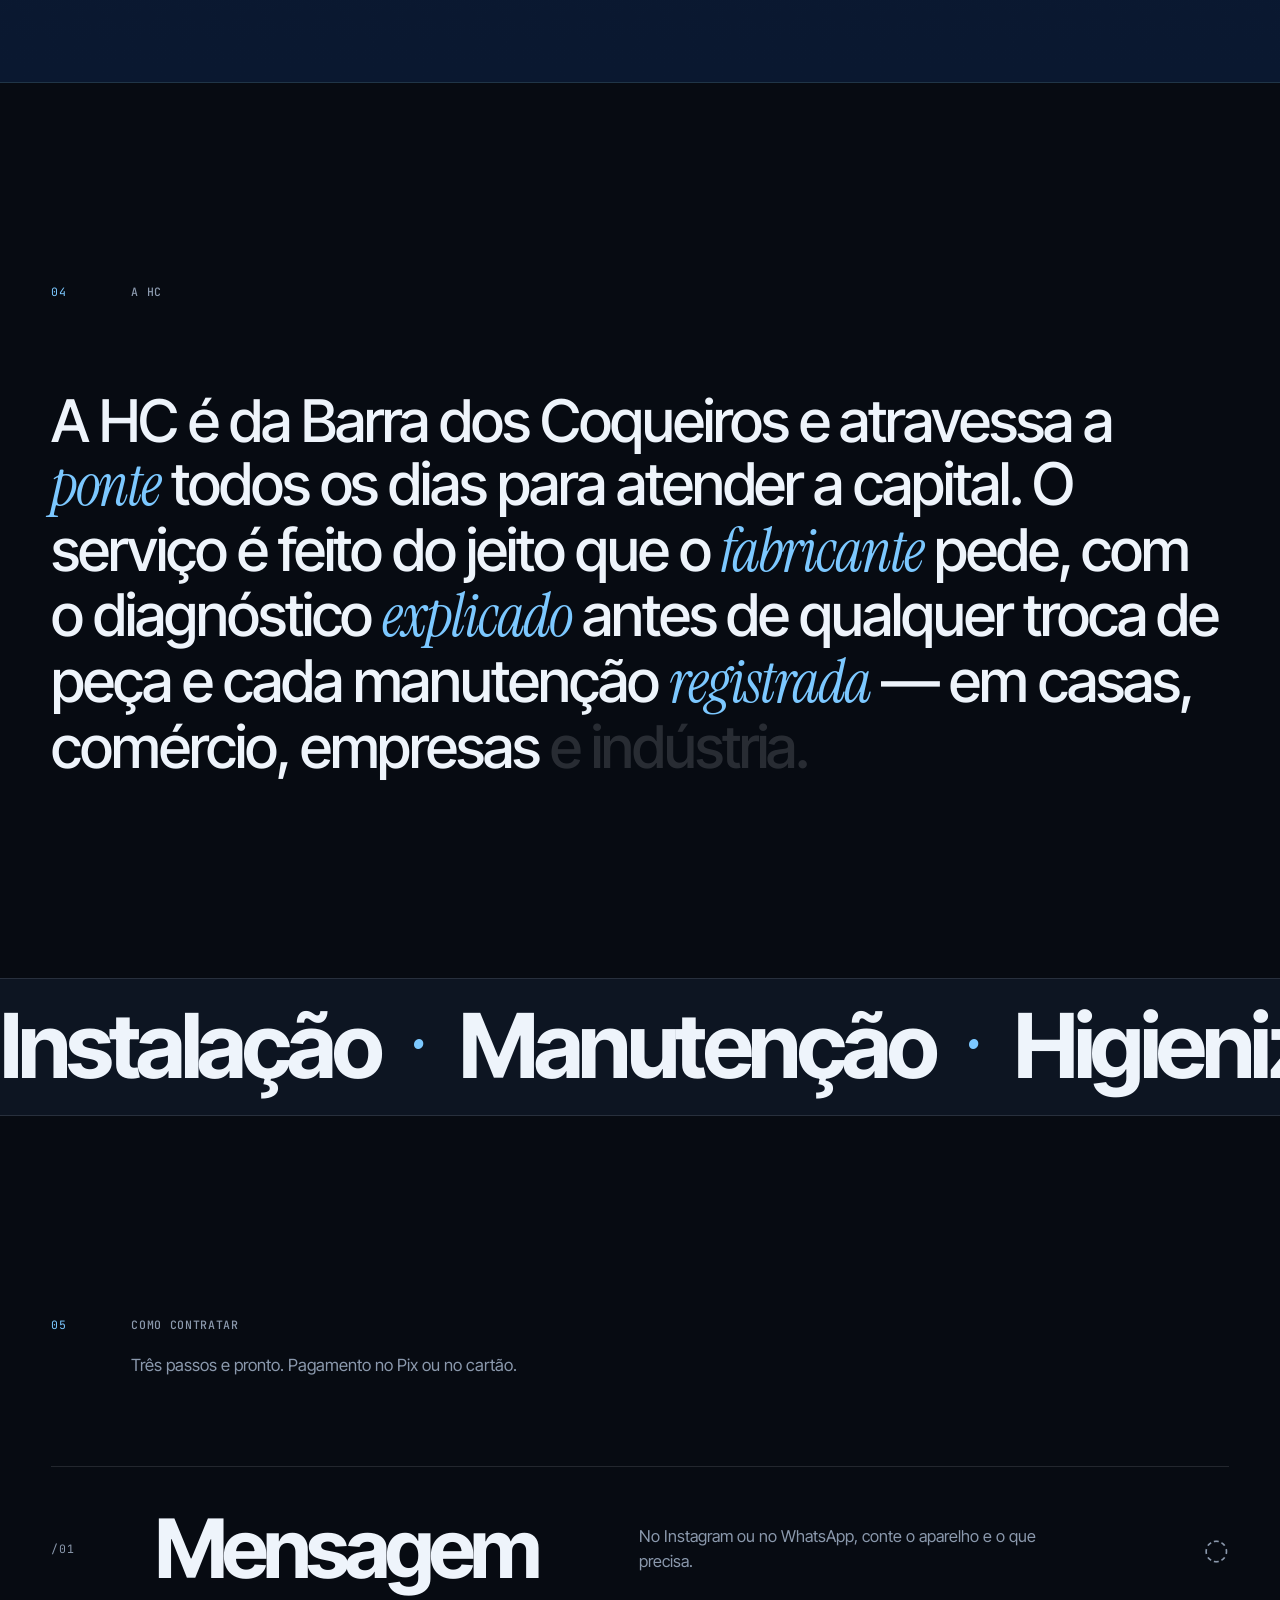
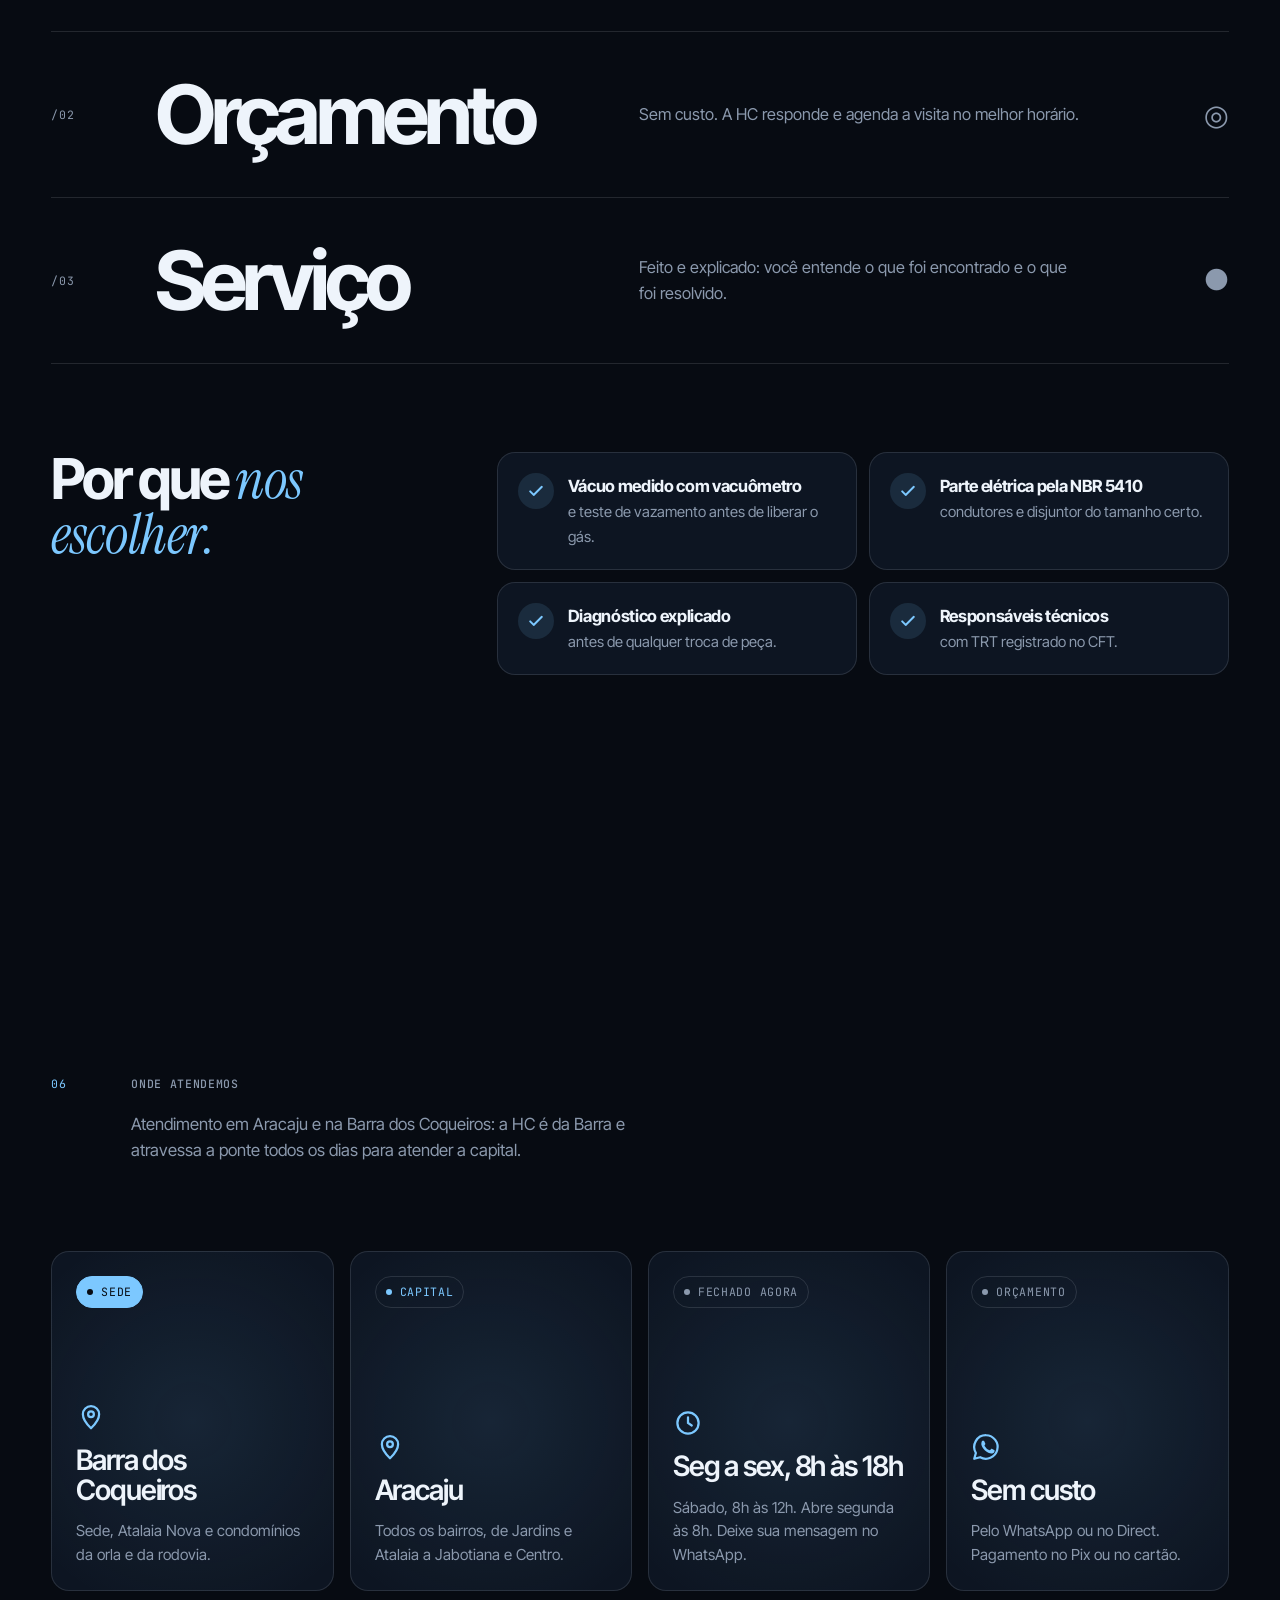
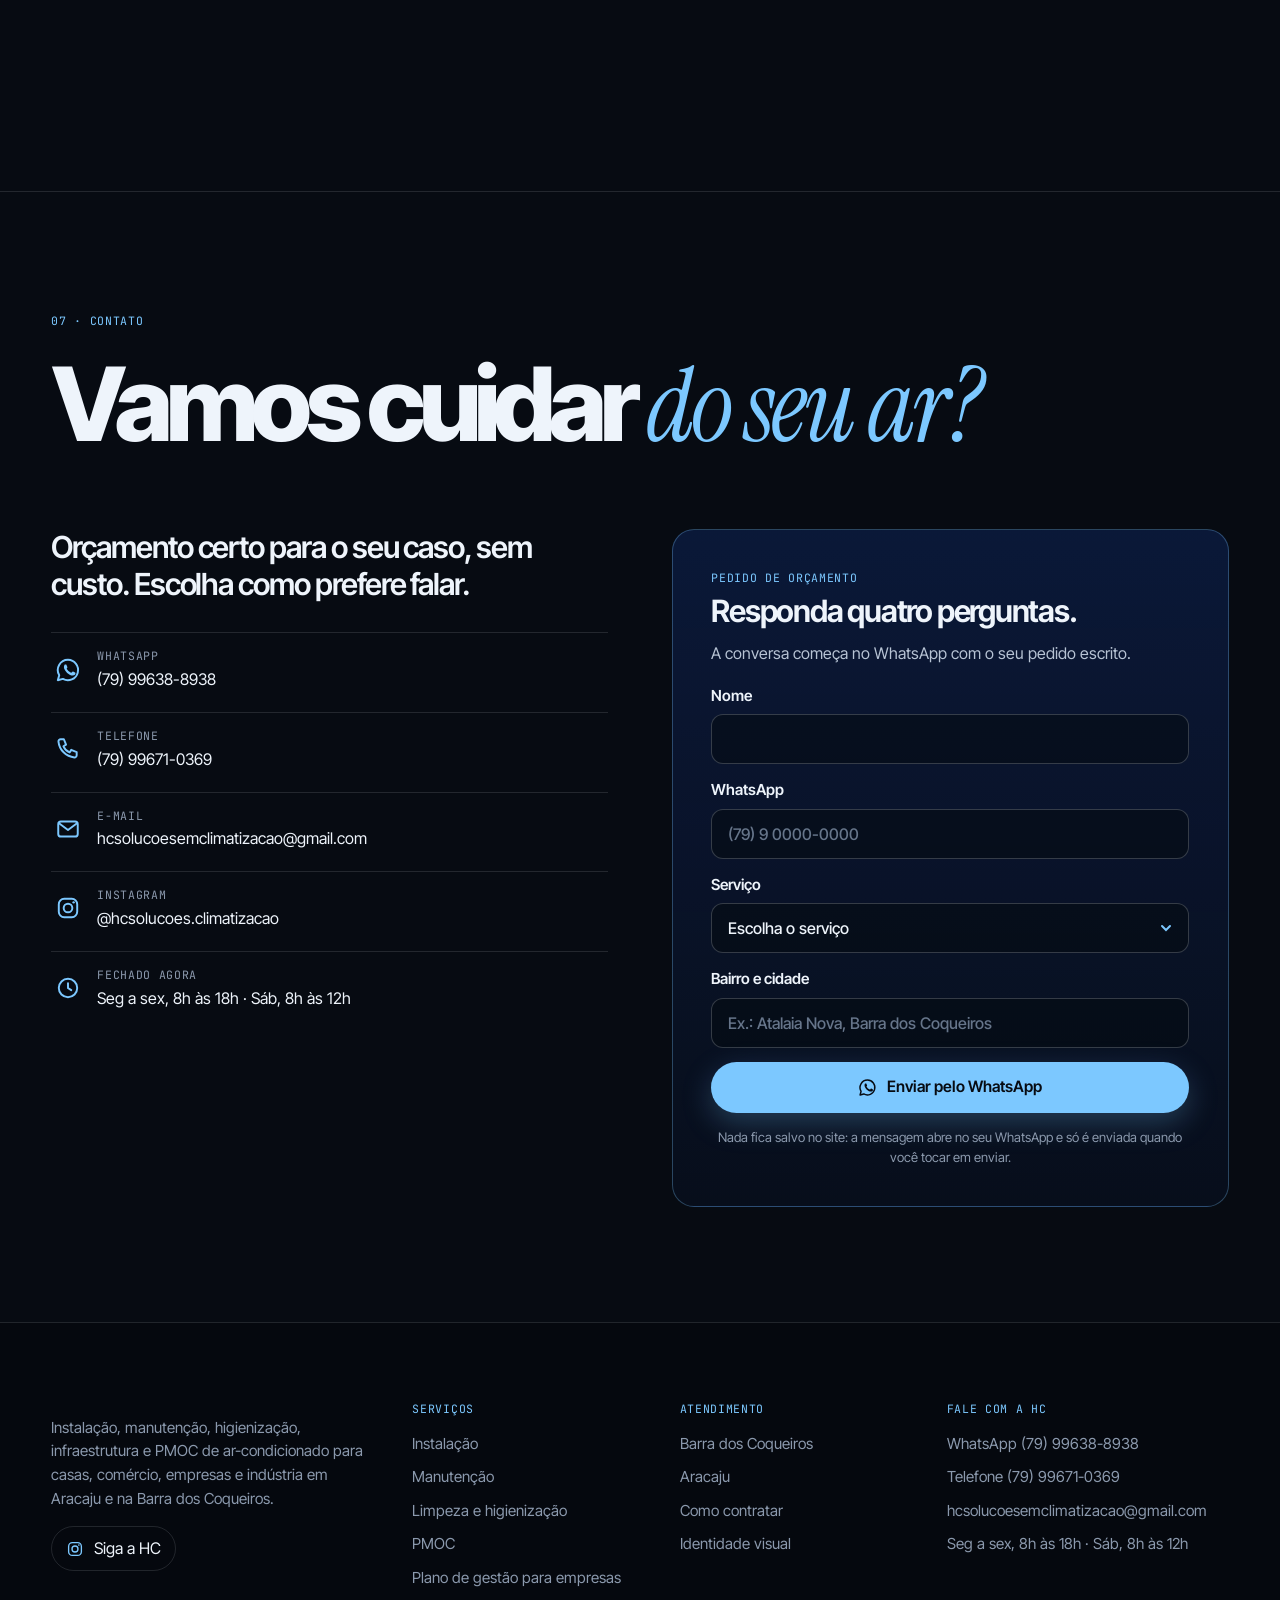
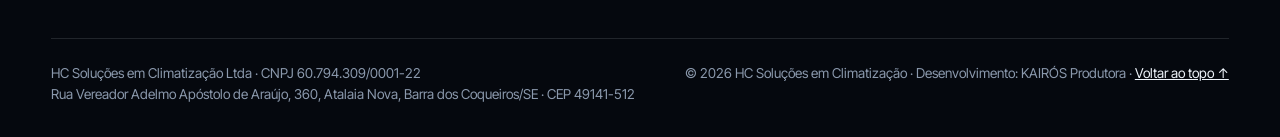
==== commit 9c5fda03: "Tira os botões de entrar: o site entra sozinho após o pré-carregador O mapa carrega, chega a 22° e a" ====
--- a/index.html
+++ b/index.html
@@ -62,8 +62,8 @@
       </g>
     </symbol>
   </svg>
-  <div class="intro" data-intro role="dialog" aria-modal="true" aria-labelledby="intro-title" hidden>
-    <!-- Pré-carregador: mapa pontilhado de Aracaju e Barra dos Coqueiros (malhas do IBGE) que acende a partir da sede; a temperatura cai de 32° a 22° com o carregamento -->
+  <div class="intro" data-intro aria-hidden="true" hidden>
+    <!-- Pré-carregador: mapa pontilhado de Aracaju e Barra dos Coqueiros (malhas do IBGE) que acende a partir da sede; a temperatura cai de 32° a 22° com o carregamento e o site entra sozinho -->
     <div class="preload" data-preload aria-hidden="true">
       <canvas class="preload__map" data-preload-map></canvas>
       <ul class="preload__list preload__list--left mono">
@@ -73,17 +73,6 @@
         <li>Instalação</li><li>Manutenção</li><li>Limpeza e higienização</li><li>Infraestrutura</li><li>PMOC</li><li>Plano de gestão</li><li>Venda de máquinas</li>
       </ul>
       <p class="preload__temp mono"><svg class="preload__flake"><use href="#snowflake"/></svg><b data-preload-temp>32</b><i>°</i></p>
-    </div>
-    <p class="sr-only" data-preload-status role="status">Carregando o site…</p>
-    <div class="intro__inner">
-      <svg class="intro__symbol" aria-hidden="true"><use href="#hc-symbol"/></svg>
-      <p class="intro__title" id="intro-title">Soluções <em>em climatização</em></p>
-      <button class="intro__enter" type="button" data-intro-enter>
-        <span class="sound__bars" aria-hidden="true"><i></i><i></i><i></i><i></i><i></i></span>
-        Entrar <span class="intro__hint">com som</span>
-      </button>
-      <button class="intro__mute mono" type="button" data-intro-mute>Entrar sem som</button>
-      <p class="intro__note mono">Experiência com som ambiente · use fones para sentir o ar</p>
     </div>
   </div>
   <a class="skip" href="#conteudo">Pular para o conteúdo</a>
--- a/css/styles.css
+++ b/css/styles.css
@@ -245,31 +245,7 @@
 .intro.is-leaving { opacity: 0; transform: translateY(-4%) scale(1.04); filter: blur(10px); pointer-events: none; }
 html.intro-open { overflow: hidden; }
 .intro-open .hero__title .line > span { animation-play-state: paused; }
-.intro__inner { display: flex; flex-direction: column; align-items: center; gap: 14px; text-align: center; }
-.intro__symbol { width: clamp(140px, 22vw, 230px); aspect-ratio: 172 / 120; color: var(--ink); margin-bottom: 8px; }
-.intro__symbol { animation: intro-in 1.4s var(--ease) both; }
-@keyframes intro-in { from { opacity: 0; transform: translateY(16px); filter: blur(8px); } }
-.intro__title { font-size: clamp(2rem, 4vw, 3rem); font-weight: 800; letter-spacing: -.05em; }
-.intro__title em { color: var(--accent); letter-spacing: -.02em; }
-.intro__sub { color: var(--muted); margin-bottom: 18px; }
-.intro__enter {
-  display: inline-flex; align-items: center; gap: 12px; cursor: pointer;
-  font: 600 1.05rem/1 var(--sans); color: var(--bg); background: var(--ink);
-  border: 0; border-radius: 999px; padding: 18px 30px;
-  box-shadow: 0 0 0 0 rgba(124, 200, 255, .5); animation: ring 2.4s ease-out infinite;
-  transition: transform .3s var(--ease), background-color .3s;
-}
-.intro__enter:hover { transform: scale(1.04); background: #fff; }
-.intro__enter .sound__bars i { animation: breeze 1.4s ease-in-out infinite; }
-.intro__enter .sound__bars i:nth-child(2) { animation-delay: -.2s; }
-.intro__enter .sound__bars i:nth-child(3) { animation-delay: -.45s; }
-.intro__enter .sound__bars i:nth-child(4) { animation-delay: -.7s; }
-.intro__enter .sound__bars i:nth-child(5) { animation-delay: -.95s; }
-.intro__hint { color: var(--blue); }
 @keyframes ring { 70% { box-shadow: 0 0 0 18px rgba(124, 200, 255, 0); } 100% { box-shadow: 0 0 0 0 rgba(124, 200, 255, 0); } }
-.intro__mute { background: none; border: 0; color: var(--muted); cursor: pointer; padding: 8px; text-decoration: underline; text-underline-offset: 4px; }
-.intro__mute:hover { color: var(--ink); }
-.intro__note { color: rgba(139, 153, 173, .7); margin-top: 18px; font-size: .62rem; }
 
 /* ---------- Selo PMOC no hero ---------- */
 .hero__copy { display: flex; flex-direction: column; gap: 18px; align-items: flex-start; }
@@ -830,8 +806,6 @@
 .doc__kind { color: #4a5a70; }
 .contact__title { font-size: clamp(3rem, 8vw, 7.5rem); font-weight: 800; letter-spacing: -.065em; line-height: .9; }
 .contact__title em { color: var(--accent); letter-spacing: -.03em; }
-.intro__symbol { margin-bottom: 4px; }
-.intro__title { font-size: clamp(1.4rem, 2.6vw, 2rem); font-weight: 600; letter-spacing: -.04em; margin-bottom: 18px; }
 .climate__copy { padding-right: 76px; }
 
 /* ==========================================================================
@@ -938,7 +912,6 @@
 /* ==========================================================================
    Pré-carregador (js/preload.js): mapa de Aracaju e Barra dos Coqueiros
    ========================================================================== */
-.sr-only { position: absolute; width: 1px; height: 1px; padding: 0; margin: -1px; overflow: hidden; clip: rect(0 0 0 0); white-space: nowrap; border: 0; }
 .preload { --hot: 1; position: absolute; inset: 0; z-index: 0; pointer-events: none; }
 .preload__map {
   position: absolute; left: 50%; top: 50%;
@@ -968,18 +941,6 @@
 .preload__flake { width: 14px; height: 14px; animation: spin 1.6s linear infinite; }
 @keyframes spin { to { transform: rotate(360deg); } }
 
-/* carregando: só o mapa; pronto: o mapa recua e a marca com os botões entra */
-.intro__inner { position: relative; z-index: 1; transition: opacity 1s var(--ease), transform 1s var(--ease), filter 1s var(--ease); }
-.intro__inner::before {
-  content: ""; position: absolute; inset: -30% -40%; z-index: -1;
-  background: radial-gradient(closest-side, rgba(7, 11, 18, .9), rgba(7, 11, 18, .6) 55%, transparent);
-}
-.intro.is-loading .intro__inner { opacity: 0; visibility: hidden; transform: translateY(14px); filter: blur(8px); }
-.intro.is-loading .intro__symbol { animation: none; }
-.intro.is-ready .preload__map { opacity: .38; transform: translate(-50%, -50%) scale(.94); }
-.intro.is-ready .preload__list { opacity: .55; }
-.intro.is-ready .preload__temp { opacity: .6; }
-.intro.is-ready .preload__flake { animation-duration: 6s; }
 
 @media (max-width: 900px) {
   .preload__list { display: none; }
@@ -987,5 +948,4 @@
 }
 @media (prefers-reduced-motion: reduce) {
   .preload__flake { animation: none; }
-  .intro__inner, .preload__map { transition: none; }
-}
+}
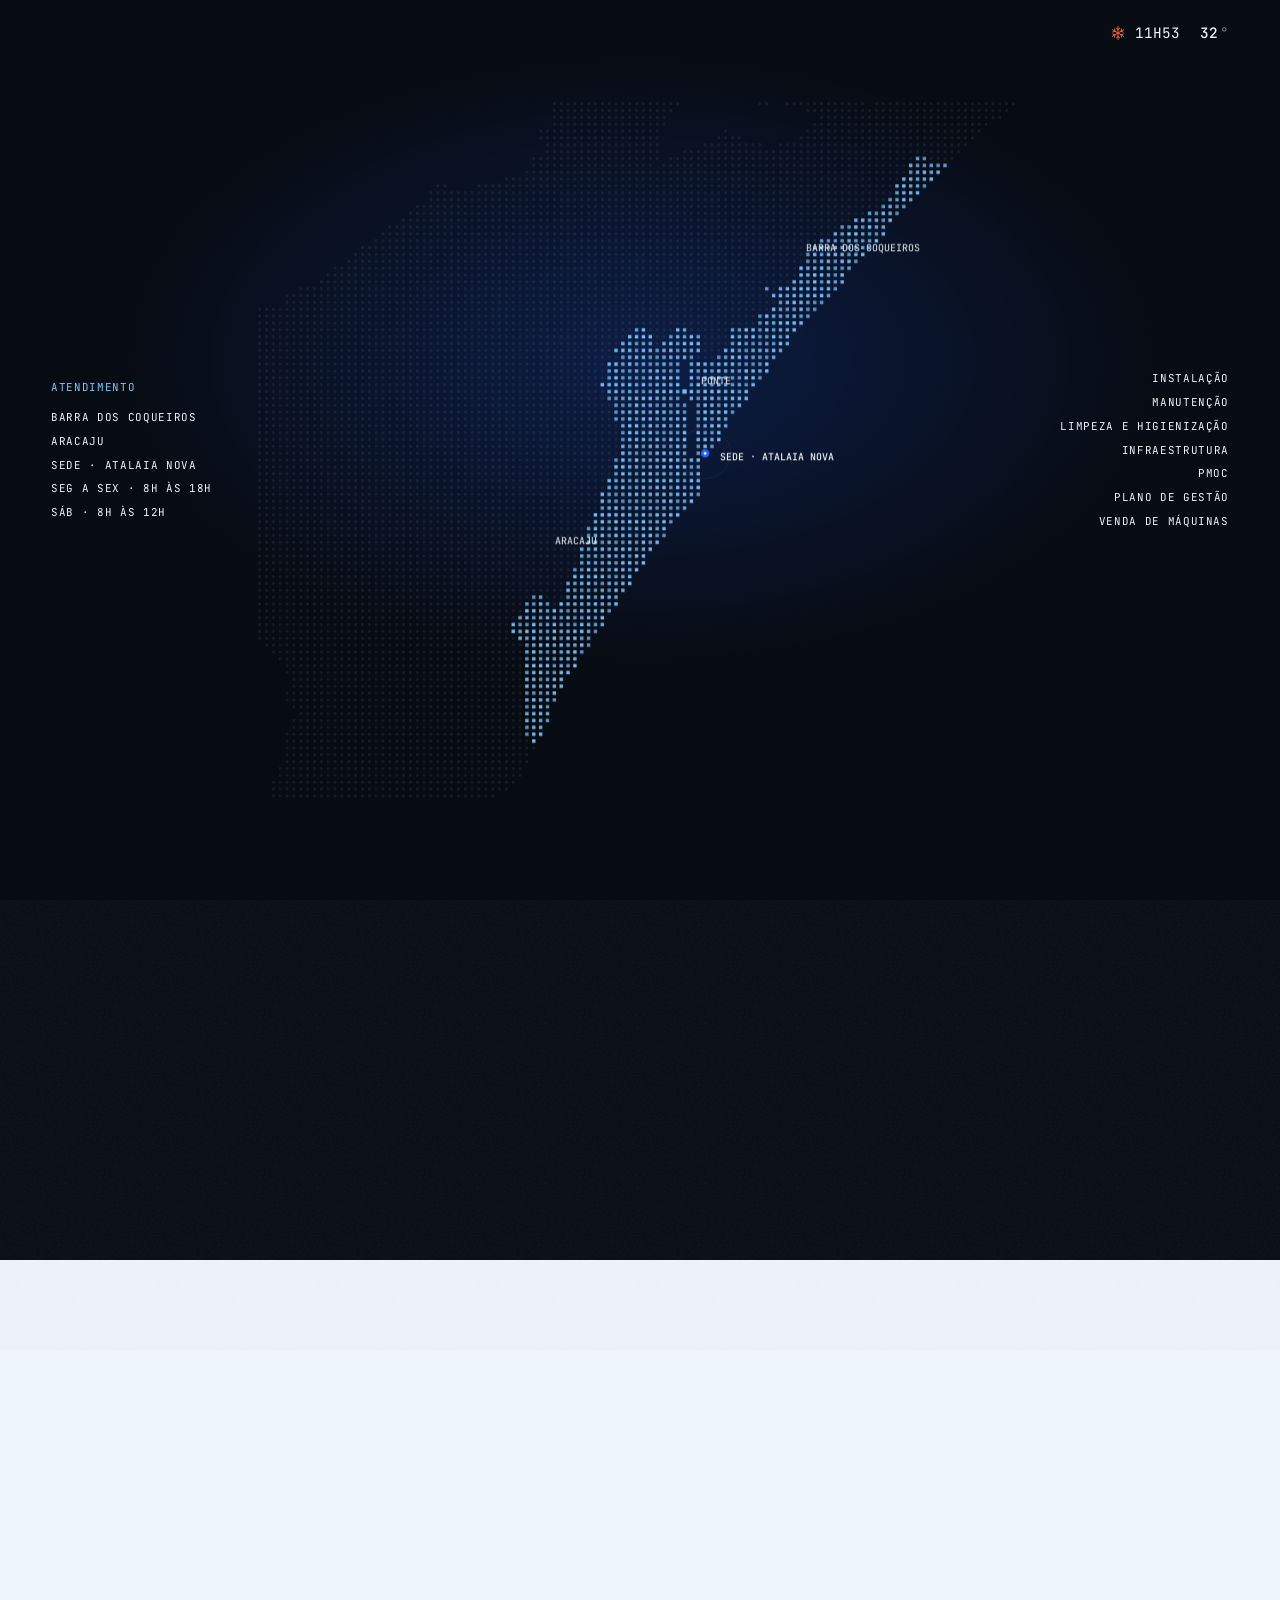
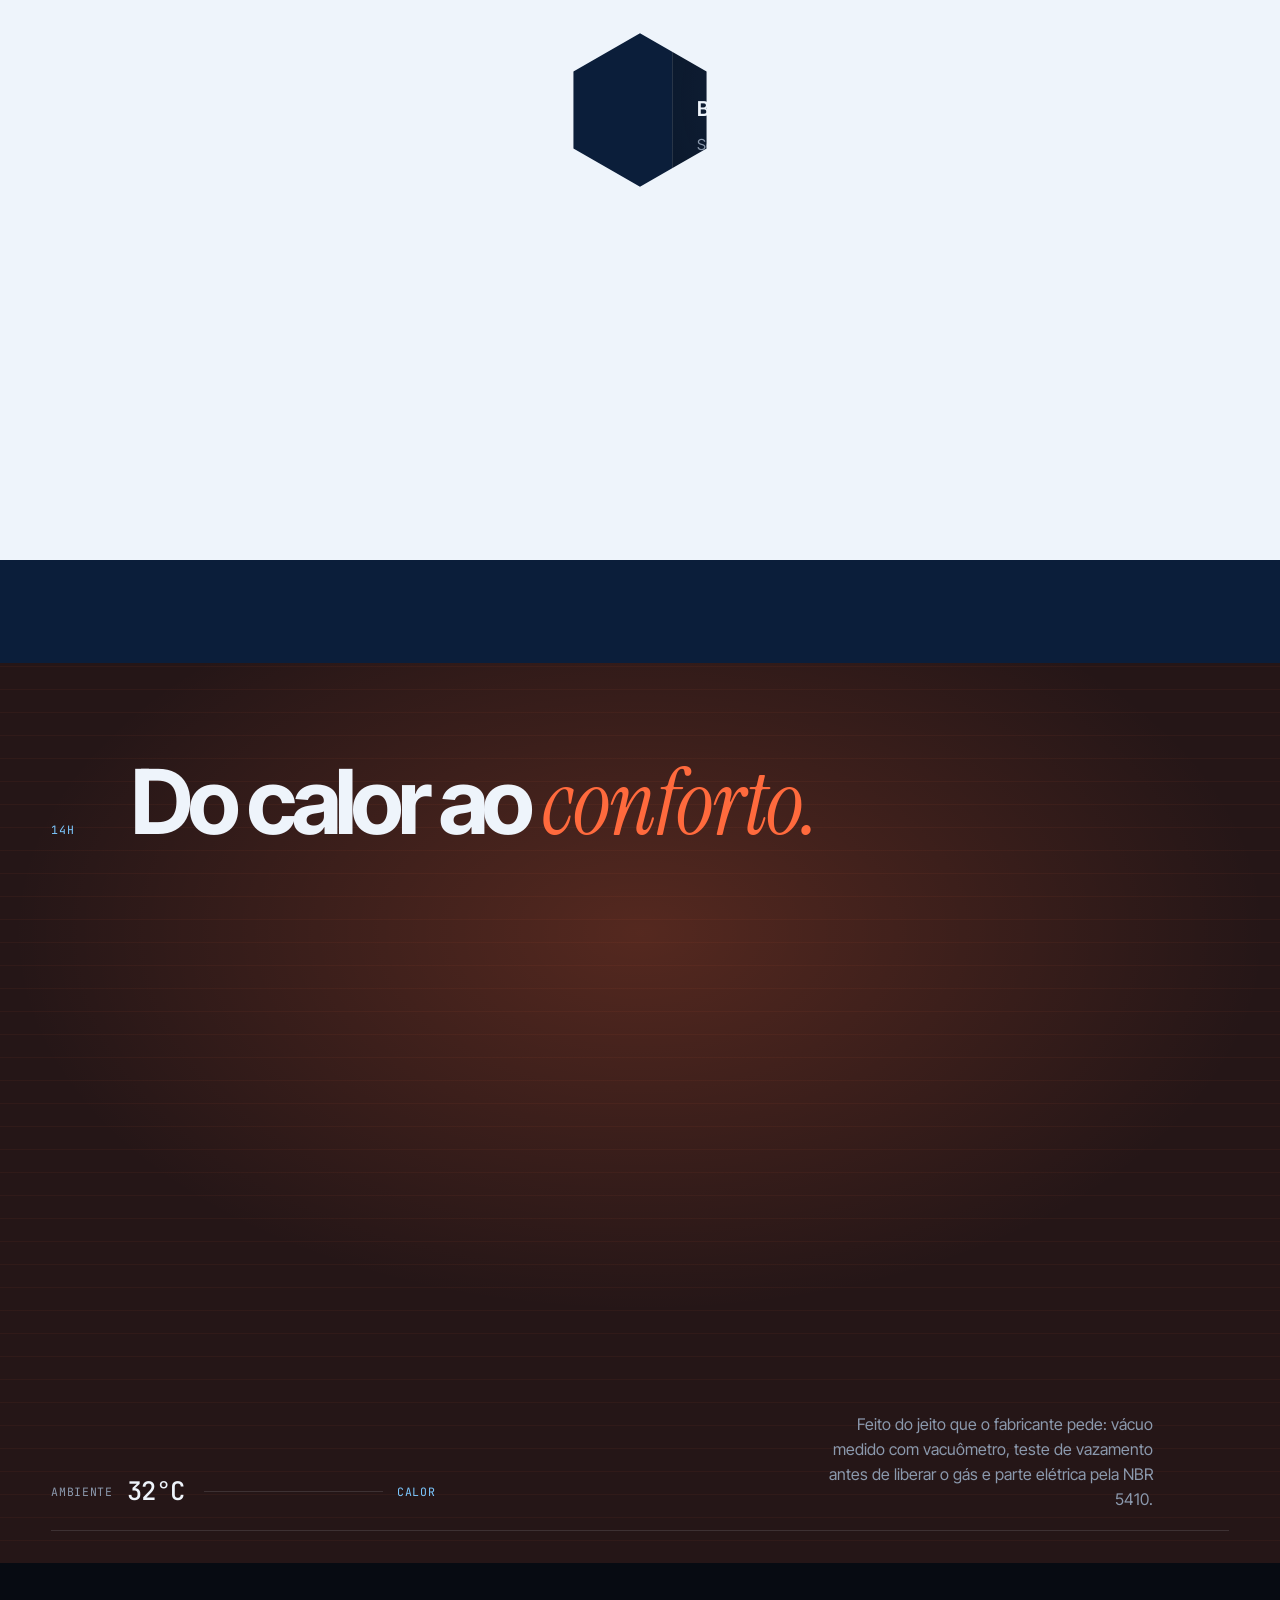
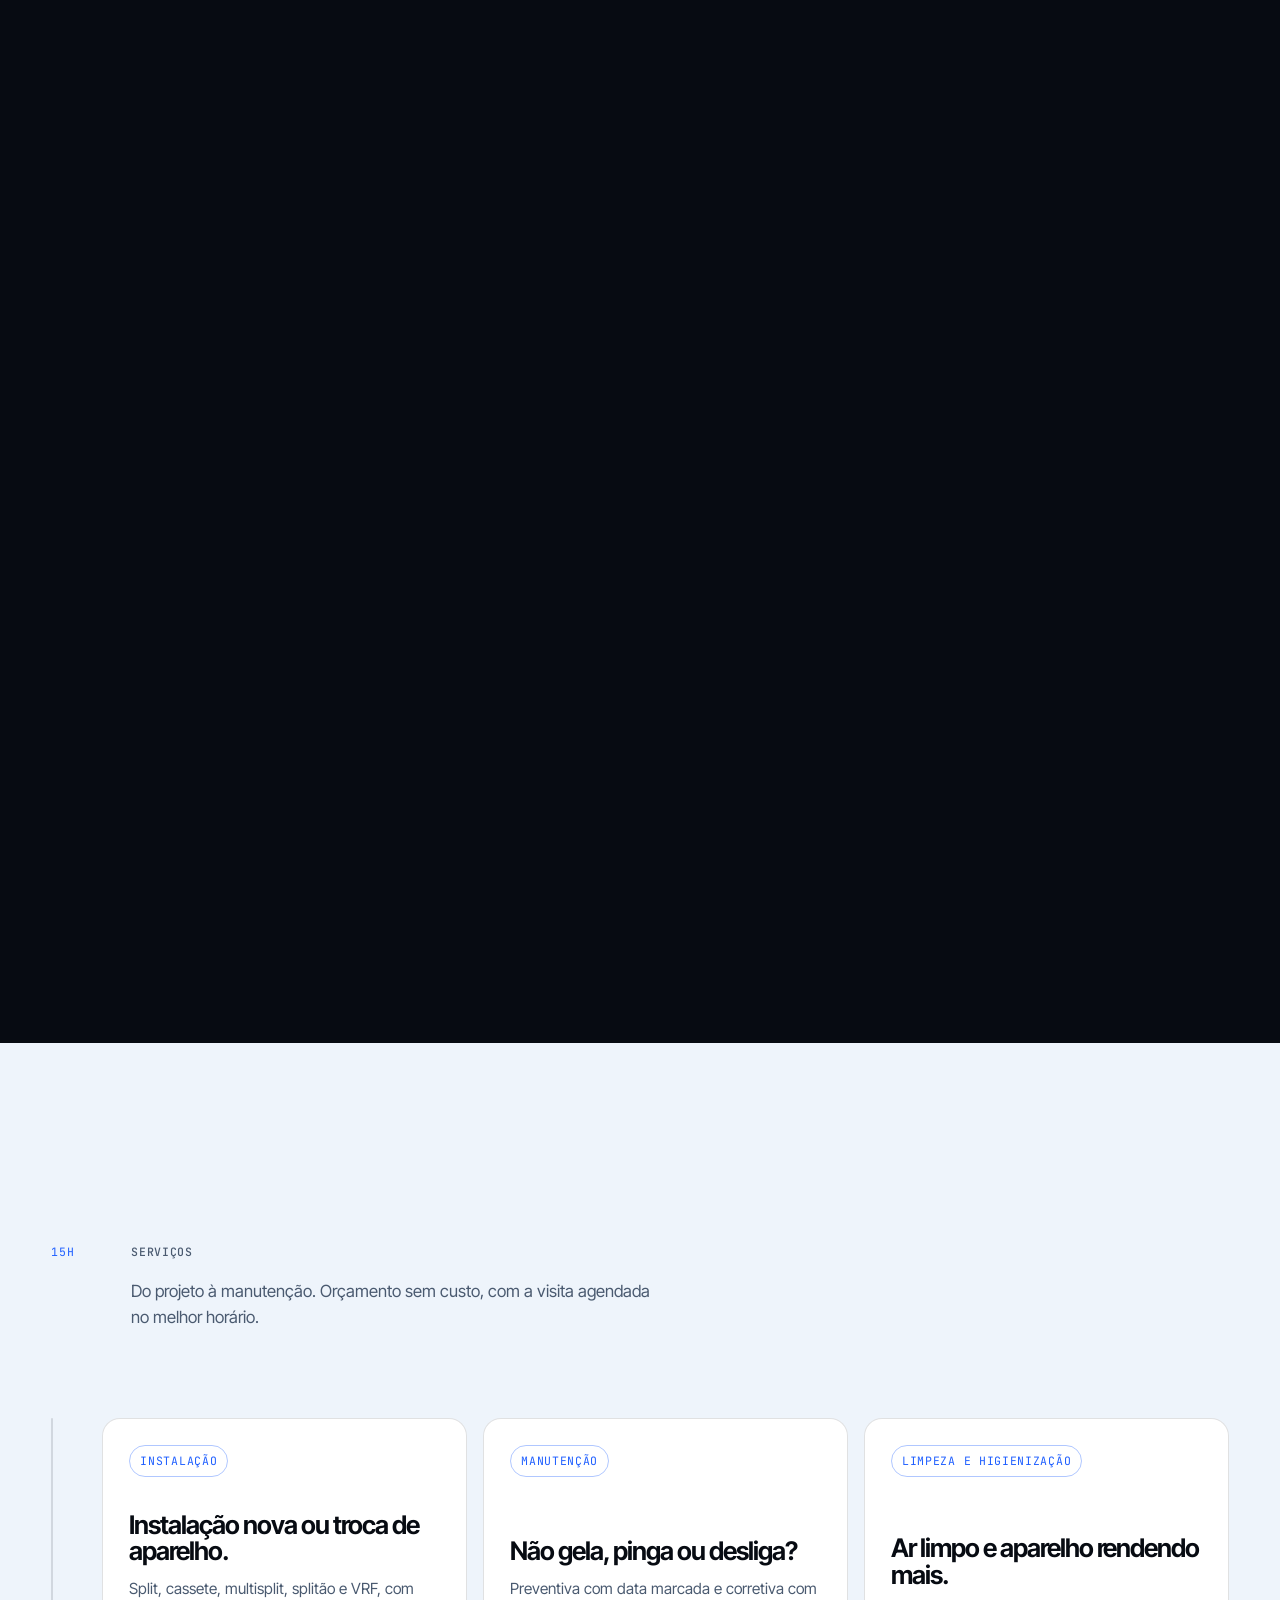
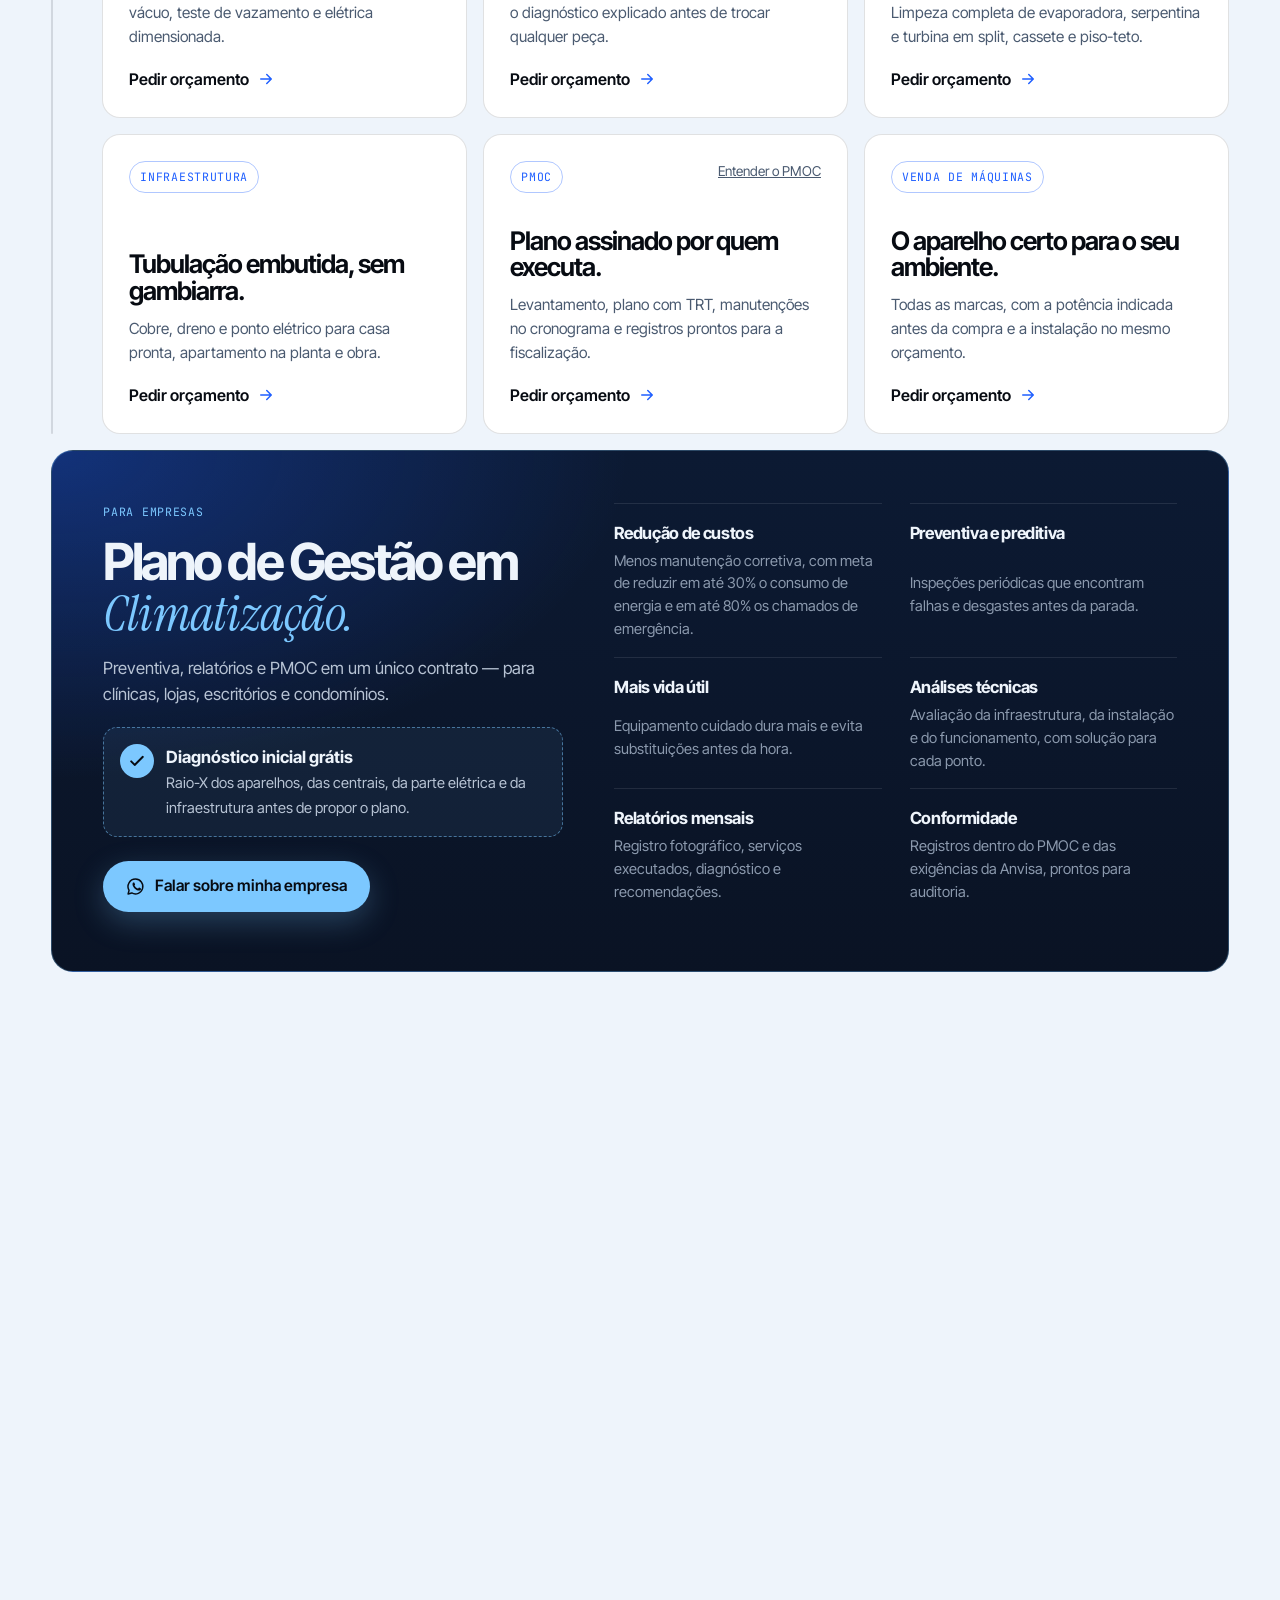
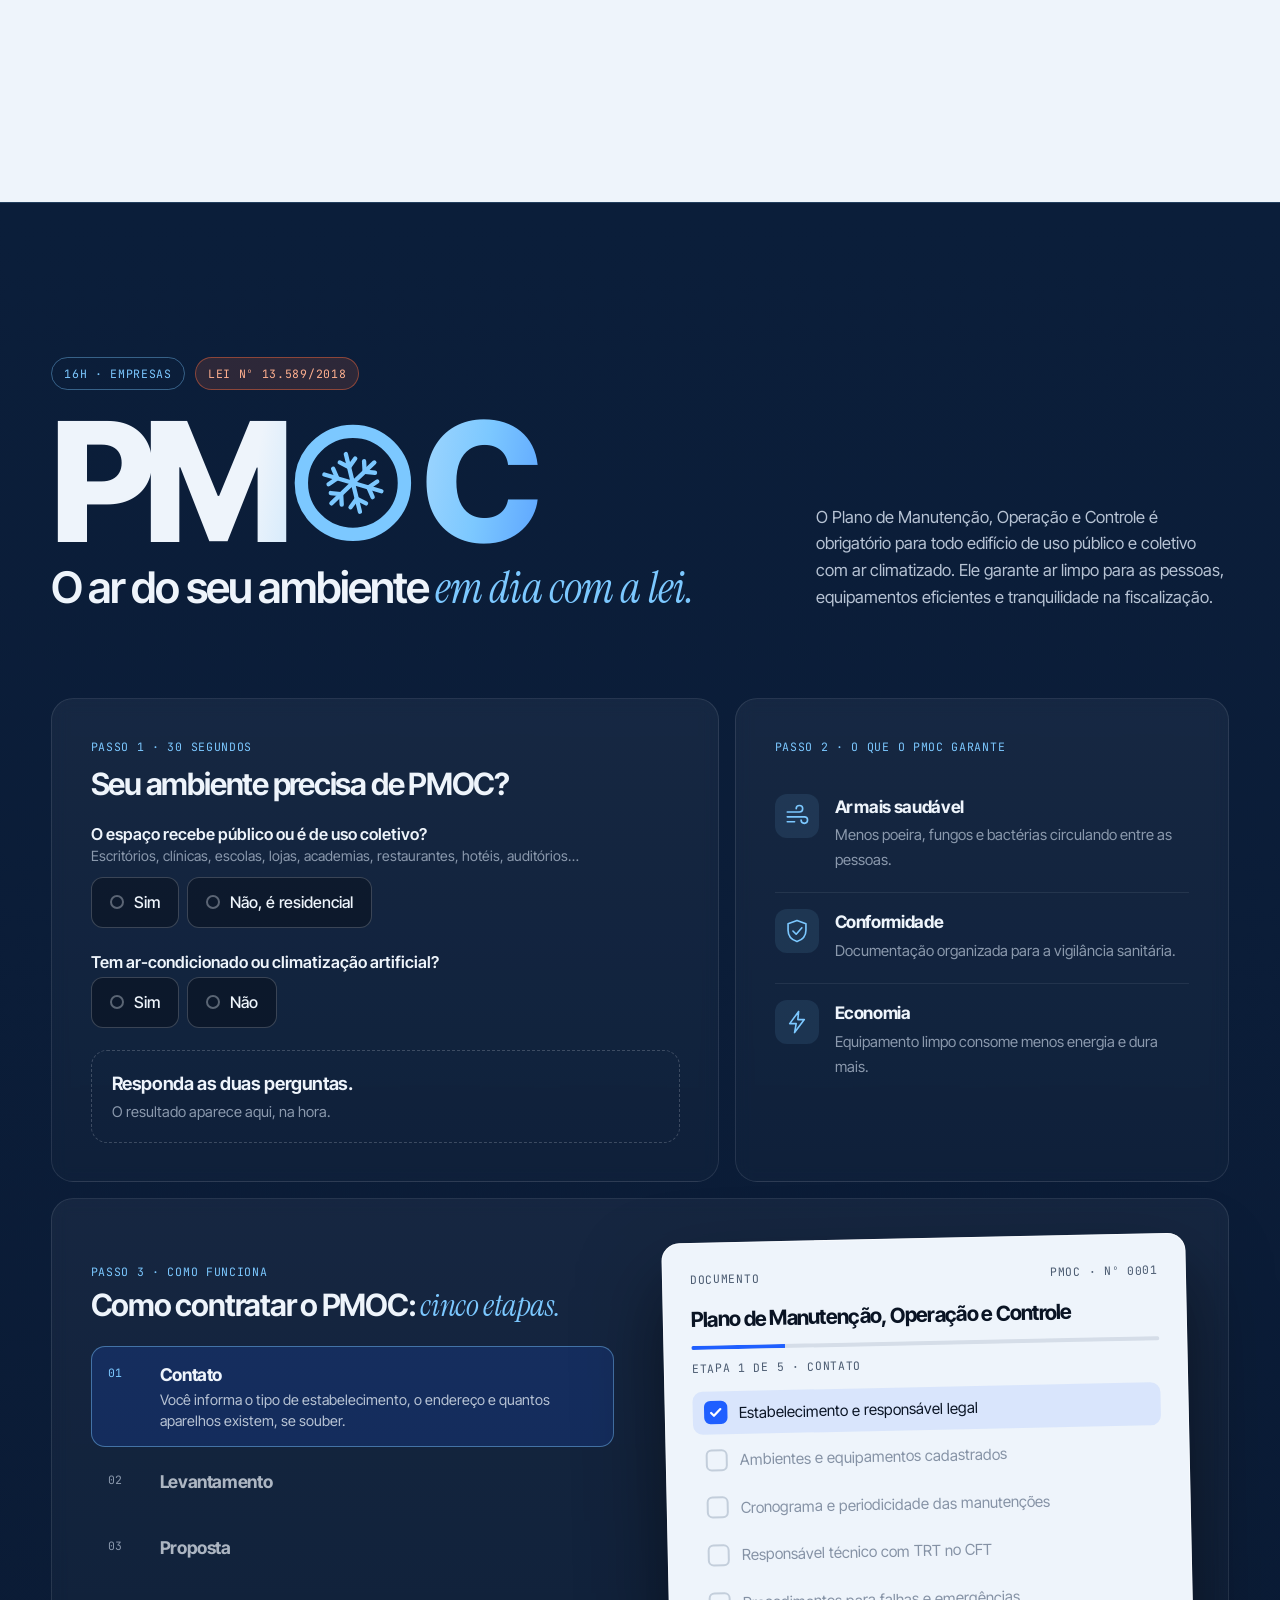
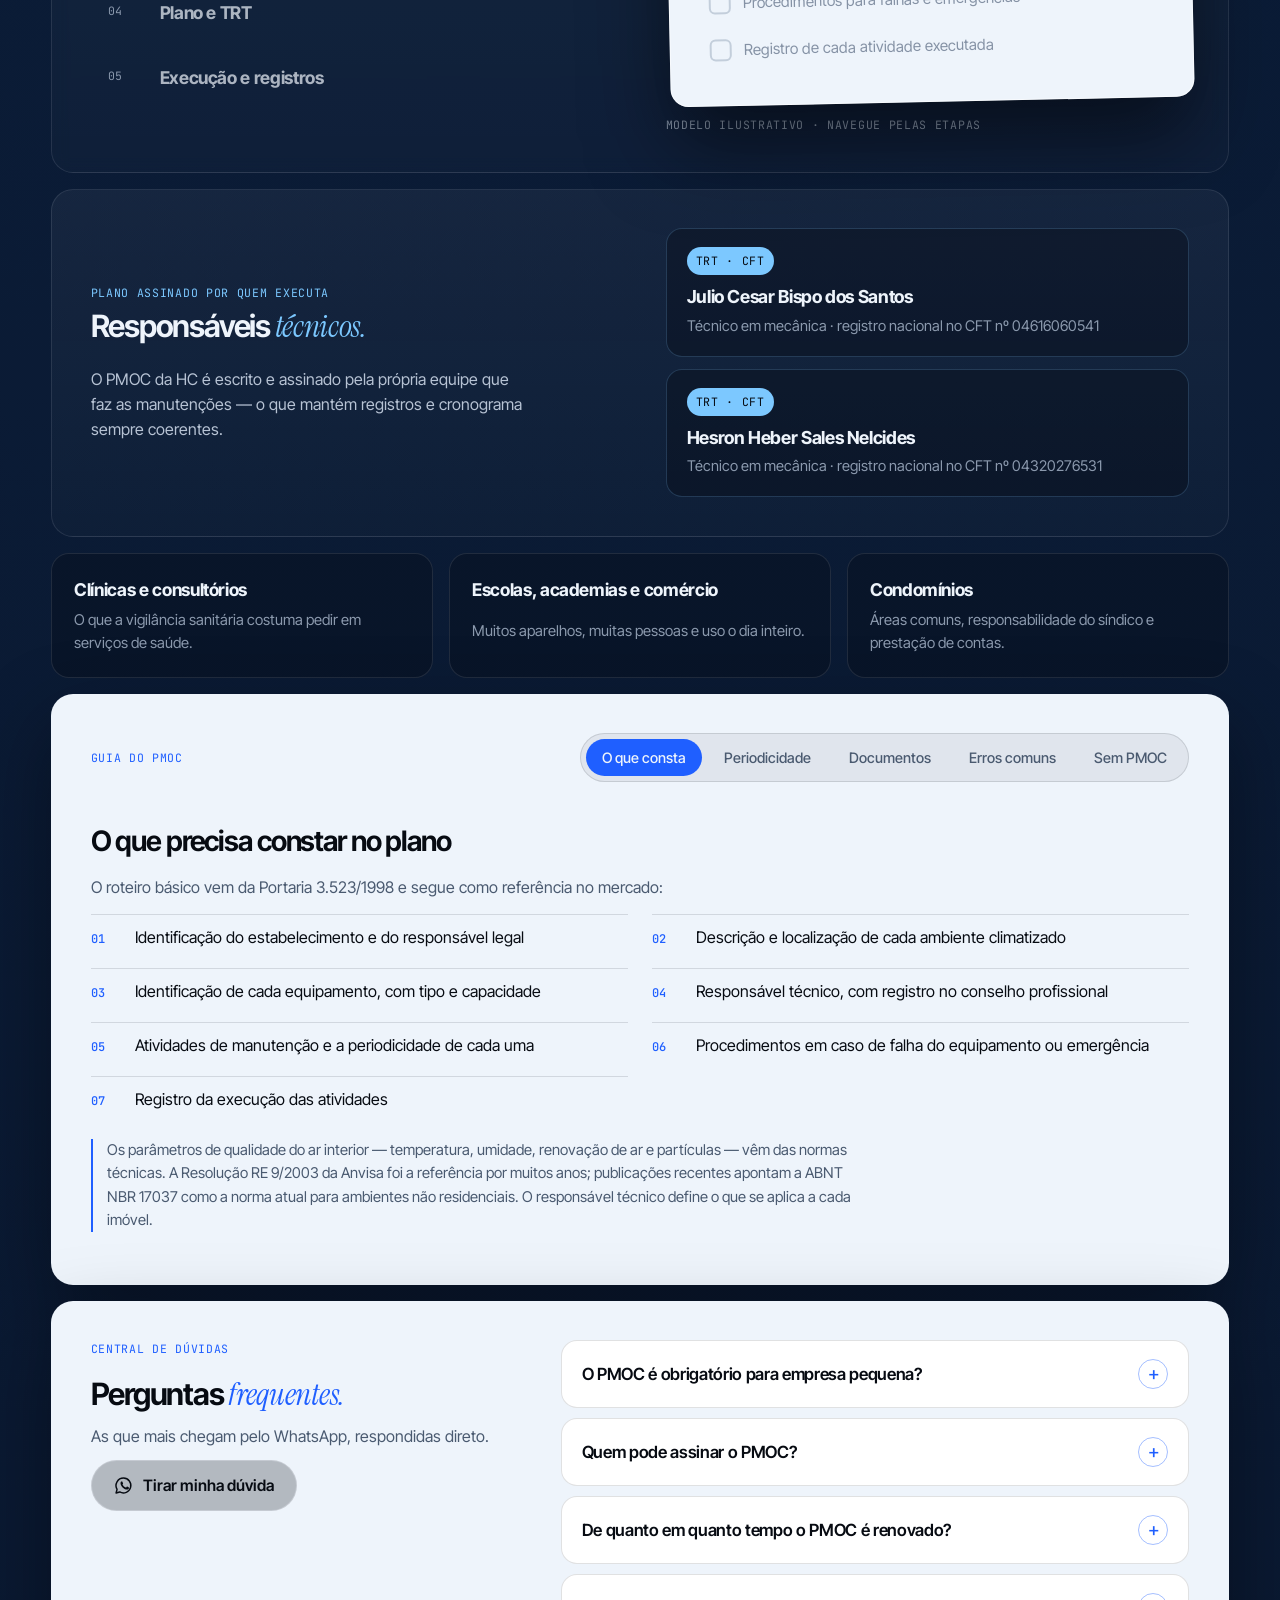
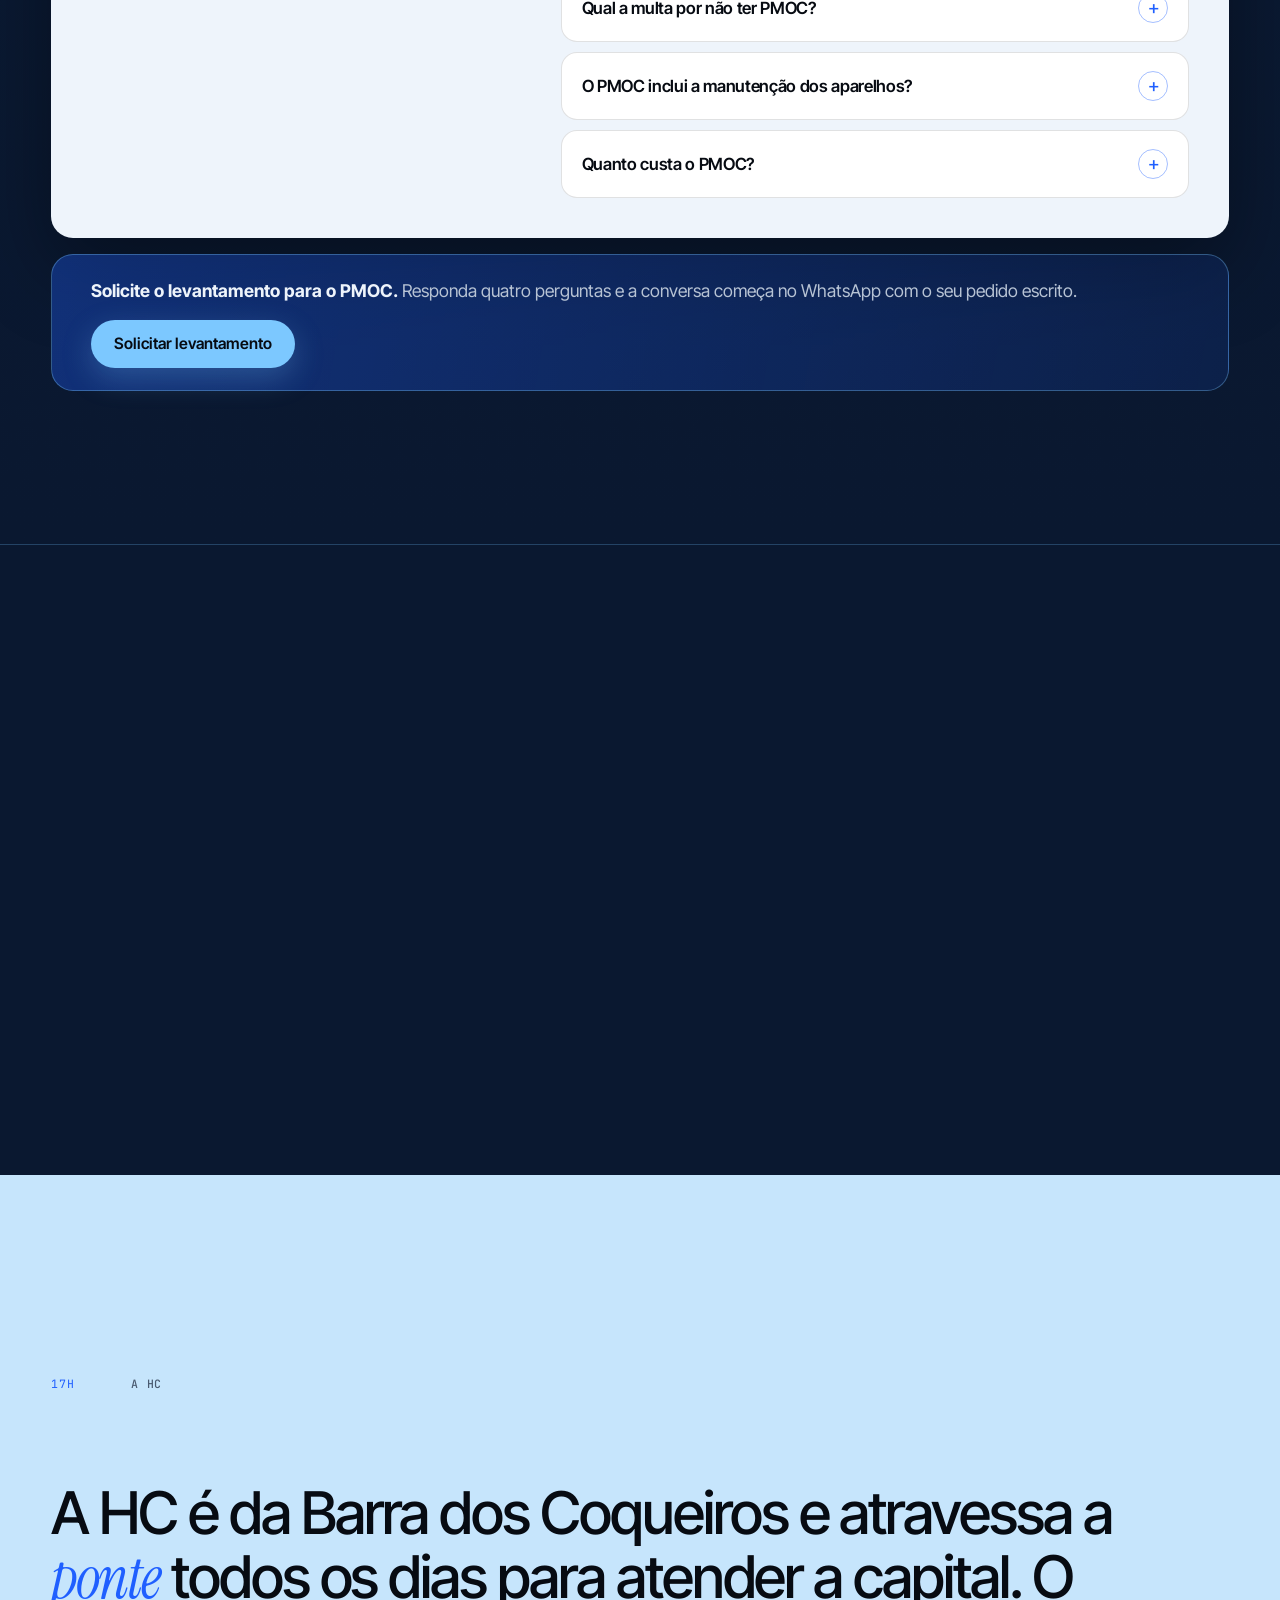
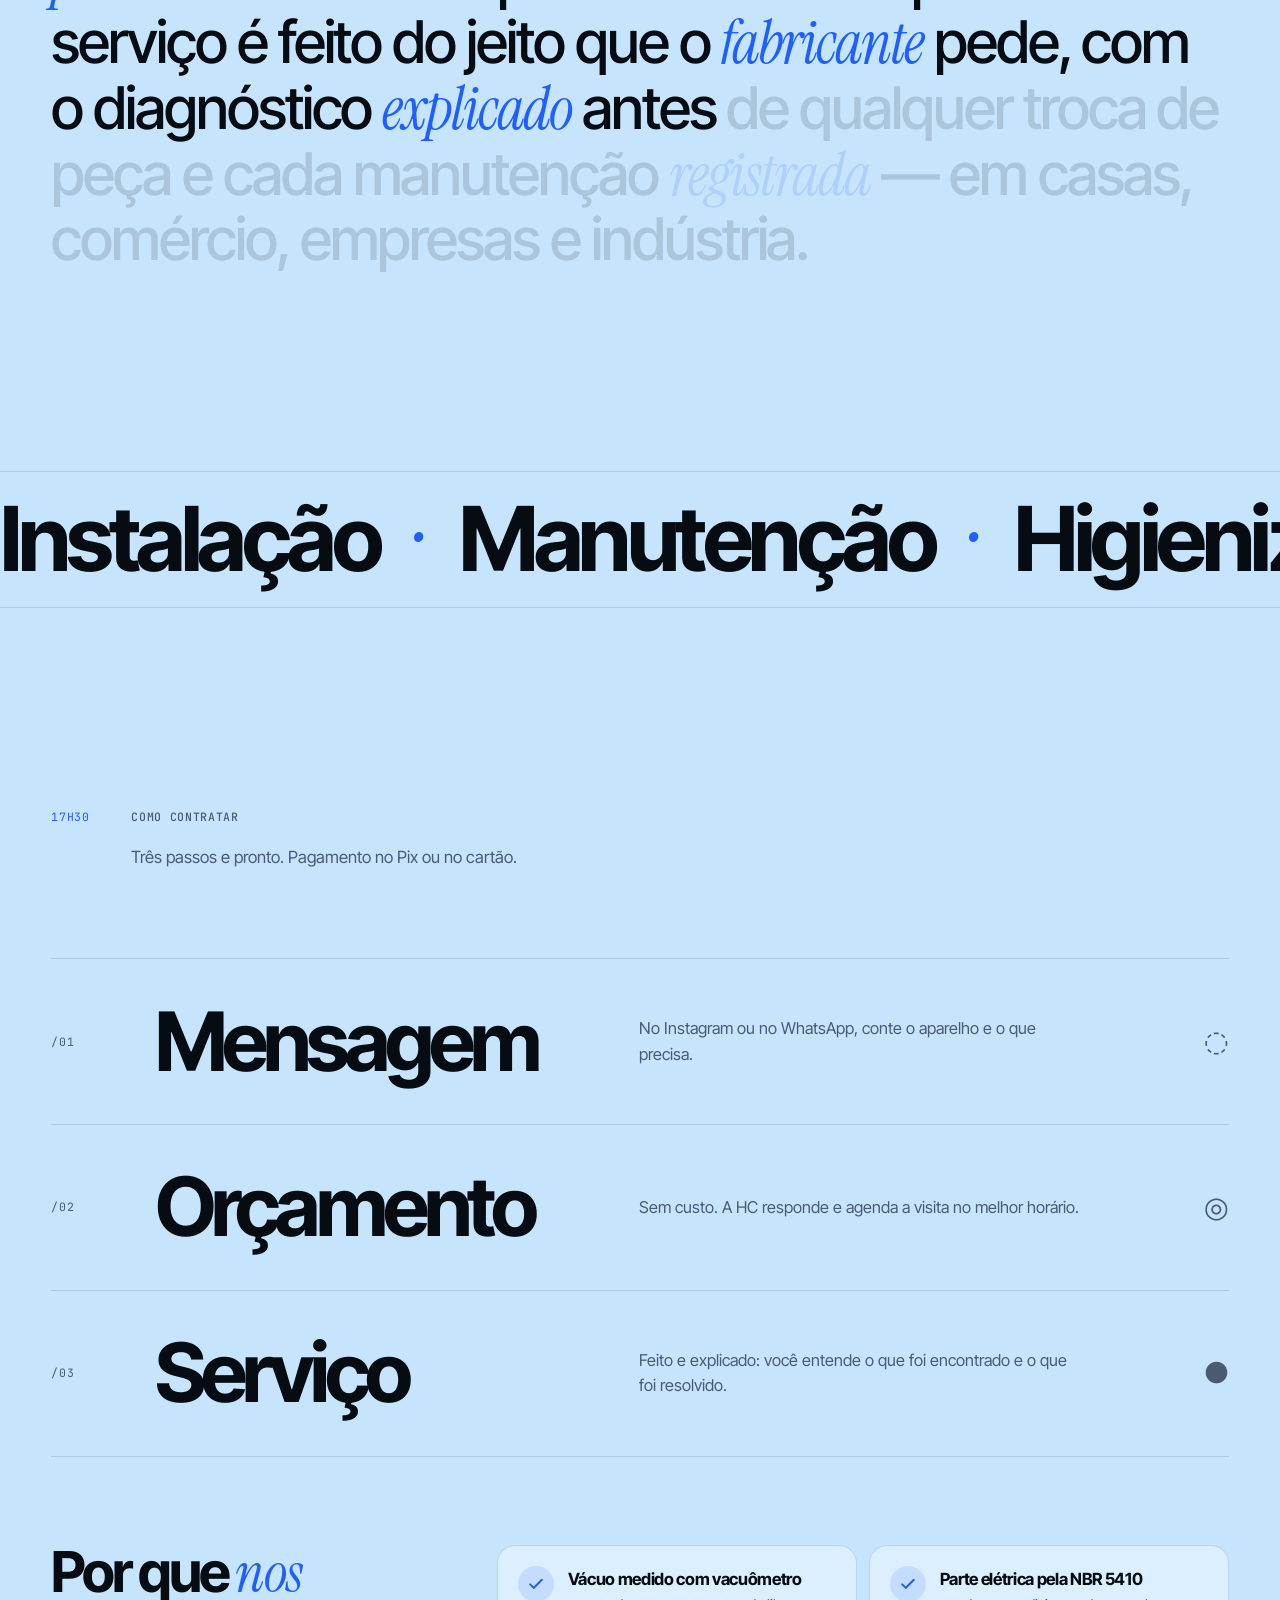
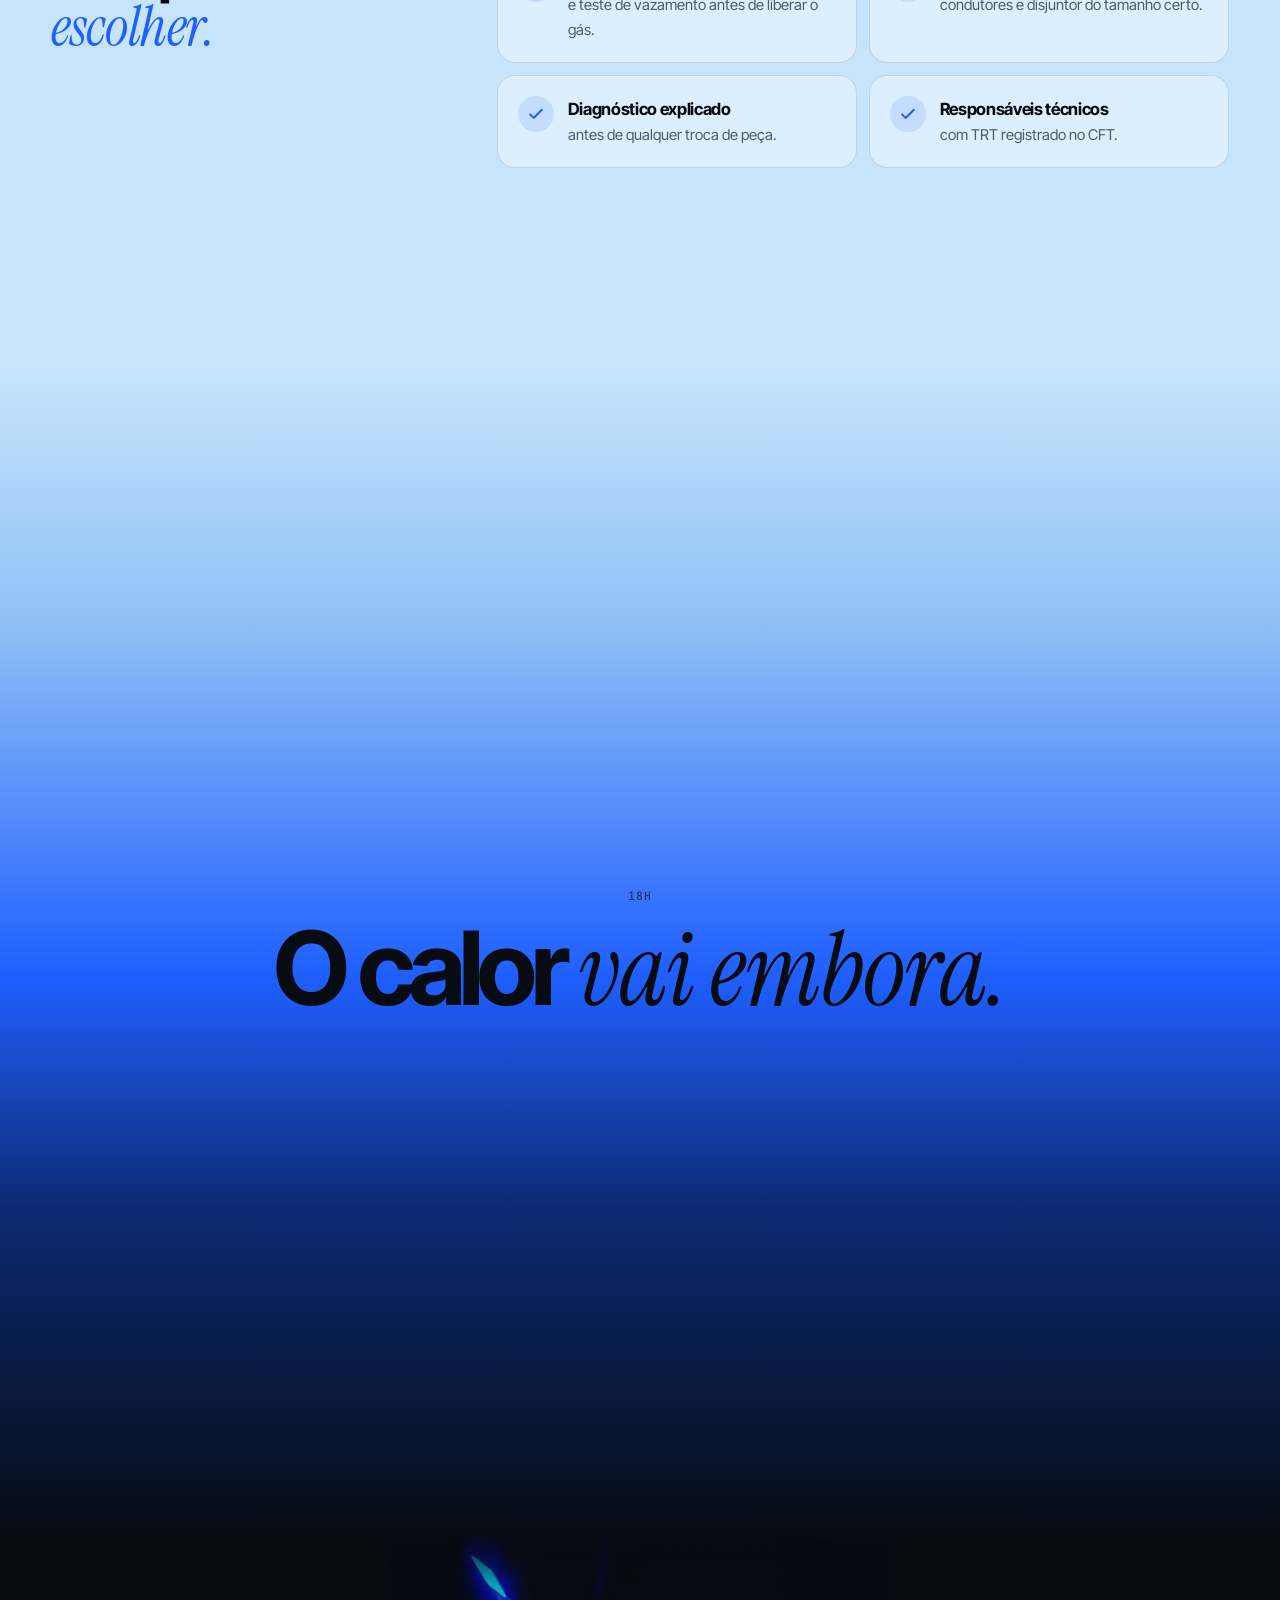
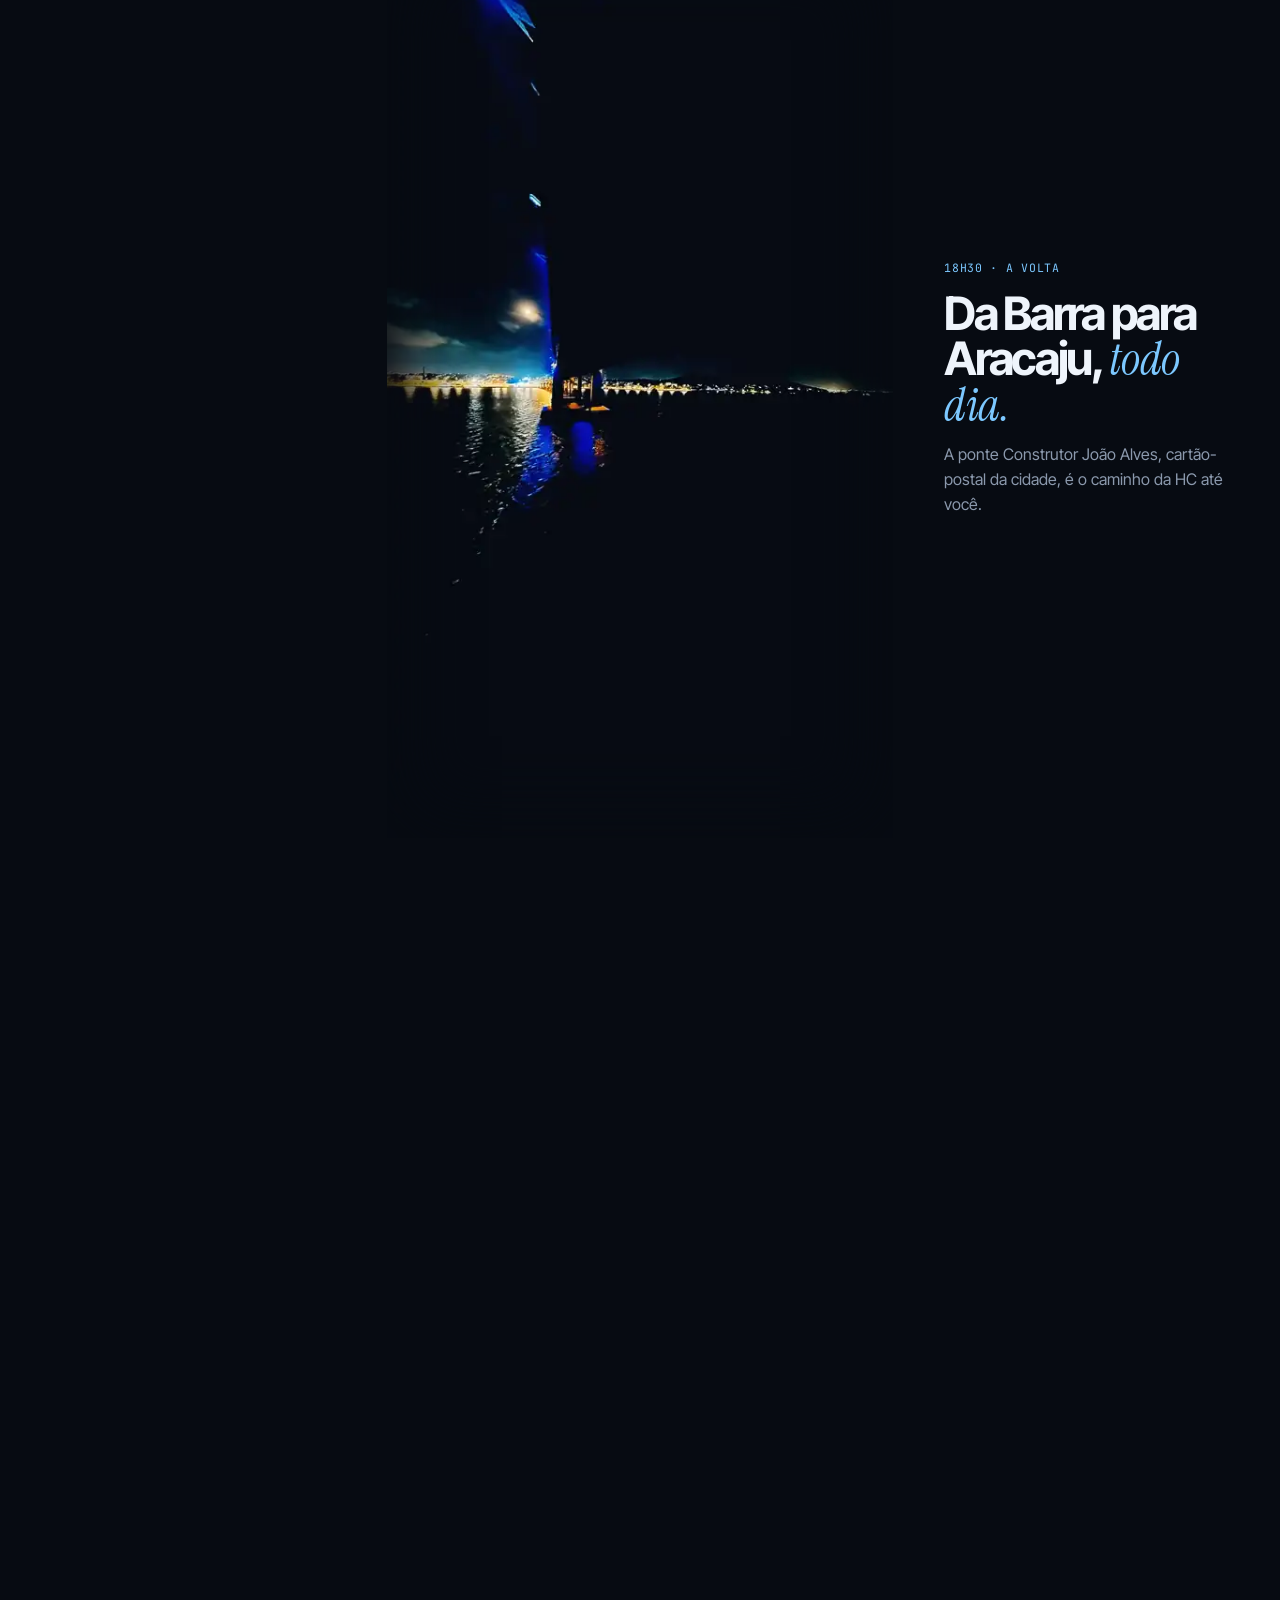
==== commit 85f4f476: "Roteiro "Um dia em Aracaju": cenas por hora, tons, ponte como clímax - Nova ordem: hero claro (12h)," ====
--- a/index.html
+++ b/index.html
@@ -12,13 +12,23 @@
   <link rel="preconnect" href="https://fonts.gstatic.com" crossorigin>
   <link rel="stylesheet" href="https://fonts.googleapis.com/css2?family=Instrument+Serif:ital@0;1&family=Inter+Tight:wght@400;500;600;700;800&family=JetBrains+Mono:wght@400;500&display=swap">
   <link rel="stylesheet" href="./css/styles.css">
-  <script>document.documentElement.classList.add('js');</script>
+  <script>
+    // js + modo leve (aparelho modesto ou economia de dados) + animações pausadas pelo visitante
+    (function (r, n) {
+      r.classList.add('js');
+      var c = n.connection || {};
+      if ((n.deviceMemory && n.deviceMemory <= 4) || (n.hardwareConcurrency && n.hardwareConcurrency <= 4) || c.saveData) r.classList.add('lite');
+      if (c.saveData) r.classList.add('save-data');
+      try { if (localStorage.getItem('hc-motion') === 'paused') r.classList.add('motion-paused'); } catch (e) {}
+    })(document.documentElement, navigator);
+  </script>
   <script src="./js/main.js" defer></script>
   <script src="./js/air.js" defer></script>
   <script src="./js/intro-map.js" defer></script>
   <script src="./js/preload.js" defer></script>
   <script src="./js/vendor/lenis/lenis.min.js" defer></script>
   <script src="./js/motion.js" defer></script>
+  <script src="./js/scenes.js" defer></script>
   <script type="importmap">{ "imports": { "three": "./js/vendor/three/three.module.min.js" } }</script>
   <script type="module" src="./js/split3d.js"></script>
   <script type="application/ld+json">
@@ -72,7 +82,7 @@
       <ul class="preload__list preload__list--right mono">
         <li>Instalação</li><li>Manutenção</li><li>Limpeza e higienização</li><li>Infraestrutura</li><li>PMOC</li><li>Plano de gestão</li><li>Venda de máquinas</li>
       </ul>
-      <p class="preload__temp mono"><svg class="preload__flake"><use href="#snowflake"/></svg><b data-preload-temp>32</b><i>°</i></p>
+      <p class="preload__temp mono"><svg class="preload__flake"><use href="#snowflake"/></svg><span class="preload__clock" data-preload-clock>05h40</span><b data-preload-temp>26</b><i>°</i></p>
     </div>
   </div>
   <a class="skip" href="#conteudo">Pular para o conteúdo</a>
@@ -94,6 +104,9 @@
       </ul>
     </nav>
     <div class="nav__end">
+      <button class="pause" type="button" data-pause aria-pressed="false" title="Pausar ou retomar as animações automáticas">
+        <span class="pause__icon" aria-hidden="true"></span><span data-pause-label>Pausar animações</span>
+      </button>
       <button class="sound" type="button" data-sound aria-pressed="false" title="Som ambiente: vento e ar-condicionado" hidden>
         <span class="sound__bars" aria-hidden="true"><i></i><i></i><i></i><i></i><i></i></span>
         <span data-sound-label>Ativar som</span>
@@ -102,17 +115,19 @@
   </header>
 
   <main id="conteudo">
-    <!-- 00 · HERO: partículas saem do caos e se organizam no símbolo HC conforme o scroll -->
-    <section class="hero" id="topo" aria-labelledby="hero-title" data-hero>
+    <!-- 12h · HERO (claro e quente): o mormaço sobe e as partículas se juntam no símbolo HC -->
+    <section class="hero tom-claro" id="topo" aria-labelledby="hero-title" data-hero data-hora="12:00">
       <div class="hero__stage">
+        <div class="hero__sun" aria-hidden="true"></div>
         <canvas class="hero__canvas" aria-hidden="true"></canvas>
+        <p class="hero__kicker mono"><span>12h</span> · <b>32°</b> em Aracaju</p>
         <h1 class="hero__title" id="hero-title">
-          <span class="line"><span>Do complexo</span></span>
-          <span class="line"><span>ao <em>claro.</em></span></span>
+          <span class="line"><span>Ar-condicionado</span></span>
+          <span class="line"><span>em <em>Aracaju.</em></span></span>
         </h1>
         <div class="hero__foot">
           <div class="hero__copy">
-            <p>Ar-condicionado em Aracaju e na Barra dos Coqueiros: instalação, manutenção, limpeza e PMOC.</p>
+            <p>Instalação, manutenção, limpeza e PMOC em Aracaju e na Barra dos Coqueiros. <b>Do calor ao conforto.</b></p>
             <div class="hero__actions">
               <a class="btn btn--primary" href="https://wa.me/5579996388938?text=Ol%C3%A1%2C%20HC%21%20Quero%20um%20or%C3%A7amento." target="_blank" rel="noopener"><svg aria-hidden="true"><use href="#i-wa"/></svg>Orçamento sem custo</a>
               <a class="pmoc-badge" href="#pmoc"><b class="mono">PMOC</b><span>Obrigatório por lei</span><i aria-hidden="true">→</i></a>
@@ -122,13 +137,59 @@
       </div>
     </section>
 
-    <!-- 01 · CLIMATIZAÇÃO: o aparelho com a marca; o scroll esfria o ambiente -->
-    <section class="climate" id="clima" aria-labelledby="clima-title" data-climate>
+
+    <!-- 13h · O CHAMADO (escuro): o núcleo do floco abre a cena; a linha sai da sede, cruza a ponte e chega a Aracaju -->
+    <section class="route tom-escuro" id="atendimento" aria-labelledby="rota-title" data-route data-hora="13:00">
+      <div class="iris" aria-hidden="true" data-iris>
+        <svg viewBox="-50 -50 100 100" preserveAspectRatio="xMidYMid slice"><path fill-rule="evenodd" d="M-5000-5000H5000V5000H-5000Z M0-6L5.2-3V3L0 6L-5.2 3V-3Z"/></svg>
+      </div>
+      <div class="route__grid">
+        <figure class="route__map">
+          <canvas data-route-map aria-hidden="true"></canvas>
+          <figcaption class="mono">Sede em Atalaia Nova · ponte Construtor João Alves · Aracaju</figcaption>
+        </figure>
+        <div class="route__copy">
+          <p class="mono idx">13h · O chamado</p>
+          <h2 id="rota-title" class="route__title">Da Barra para <em>Aracaju.</em></h2>
+          <p class="section__lede">A HC é da Barra dos Coqueiros e atravessa a ponte todos os dias para atender a capital. Orçamento sem custo, técnicos com TRT registrado no CFT.</p>
+          <ul class="board">
+        <li class="card is-done" data-tilt>
+          <span class="card__state mono">Sede</span>
+          <svg class="card__icon" aria-hidden="true"><use href="#i-pin"/></svg>
+          <h3>Barra dos Coqueiros</h3>
+          <p>Sede, Atalaia Nova e condomínios da orla e da rodovia.</p>
+        </li>
+        <li class="card is-active" data-tilt>
+          <span class="card__state mono">Capital</span>
+          <svg class="card__icon" aria-hidden="true"><use href="#i-pin"/></svg>
+          <h3>Aracaju</h3>
+          <p>Todos os bairros, de Jardins e Atalaia a Jabotiana e Centro.</p>
+        </li>
+        <li class="card" data-tilt data-open-card>
+          <span class="card__state mono" data-open-label>Horário</span>
+          <svg class="card__icon" aria-hidden="true"><use href="#i-clock"/></svg>
+          <h3>Seg a sex, 8h às 18h</h3>
+          <p>Sábado, 8h às 12h. <span data-open-detail></span></p>
+        </li>
+        <li class="card" data-tilt>
+          <span class="card__state mono">Orçamento</span>
+          <svg class="card__icon" aria-hidden="true"><use href="#i-wa"/></svg>
+          <h3>Sem custo</h3>
+          <p>Pelo WhatsApp ou no Direct. Pagamento no Pix ou no cartão.</p>
+        </li>
+      </ul>
+        </div>
+      </div>
+    </section>
+
+    <!-- 14h · DO CALOR AO CONFORTO (pico): mormaço → azul; na saída, a condensação embaça a tela e abre a cena clara -->
+    <section class="climate" id="clima" aria-labelledby="clima-title" data-climate data-hora="14:00">
       <div class="climate__stage">
+        <div class="frost" aria-hidden="true"></div>
         <div class="climate__air" aria-hidden="true"></div>
         <div class="climate__snow" aria-hidden="true" data-snow></div>
         <header class="climate__head">
-          <span class="mono idx">01</span>
+          <span class="mono idx">14h</span>
           <h2 id="clima-title" class="climate__title">Do calor ao <em>conforto.</em></h2>
         </header>
         <figure class="climate__unit" data-split3d>
@@ -186,13 +247,15 @@
       </div>
     </section>
 
-    <!-- 02 · SERVIÇOS -->
-    <section class="services section" id="servicos" aria-labelledby="servicos-title">
+    <!-- 15h · SERVIÇOS (claro): a linha de ar frio desce e acende cada cartão -->
+    <section class="services section tom-claro" id="servicos" aria-labelledby="servicos-title" data-hora="15:00">
       <header class="section__head">
-        <span class="mono idx">02</span>
+        <span class="mono idx">15h</span>
         <h2 id="servicos-title" class="mono label">Serviços</h2>
         <p class="section__lede">Do projeto à manutenção. Orçamento sem custo, com a visita agendada no melhor horário.</p>
       </header>
+      <div class="airline-wrap" data-airline>
+      <span class="airline" aria-hidden="true"><i></i></span>
       <ul class="svc-grid">
         <li class="svc">
           <span class="mono svc__tag">Instalação</span>
@@ -232,8 +295,9 @@
           <a class="svc__cta" href="https://wa.me/5579996388938?text=Ol%C3%A1%2C%20HC%21%20Quero%20ajuda%20para%20escolher%20e%20comprar%20um%20aparelho." target="_blank" rel="noopener">Pedir orçamento <svg aria-hidden="true"><use href="#i-arrow"/></svg></a>
         </li>
       </ul>
-
-      <div class="biz" id="empresas">
+      </div>
+
+      <div class="biz tom-escuro" id="empresas">
         <div class="biz__intro">
           <p class="mono biz__tag">Para empresas</p>
           <h3 class="biz__title">Plano de Gestão em <em>Climatização.</em></h3>
@@ -255,13 +319,15 @@
       </div>
     </section>
 
-    <!-- 03 · PMOC: destaque -->
-    <section class="pmoc" id="pmoc" aria-labelledby="pmoc-title">
+    <div class="slats" data-slats style="--from:#EEF4FB;--to:#0B1E3A" aria-hidden="true"><i></i><i></i><i></i><i></i><i></i><i></i><i></i><i></i></div>
+
+    <!-- 16h · PMOC (escuro); guia e perguntas em painéis claros para leitura -->
+    <section class="pmoc tom-escuro" id="pmoc" aria-labelledby="pmoc-title" data-hora="16:00">
       <div class="pmoc__glow" aria-hidden="true"></div>
 
       <header class="pmoc__head">
         <div class="pmoc__eyebrow">
-          <span class="mono pmoc__tag">03 · Destaque</span>
+          <span class="mono pmoc__tag">16h · Empresas</span>
           <span class="mono pmoc__law">Lei nº 13.589/2018</span>
         </div>
         <h2 id="pmoc-title" class="pmoc__title">
@@ -386,7 +452,7 @@
       </ul>
 
       <!-- Guia do PMOC em abas -->
-      <div class="guide" data-tabs>
+      <div class="guide tom-claro" data-tabs>
         <div class="guide__head">
           <p class="mono check__step">Guia do PMOC</p>
           <div class="guide__tabs" role="tablist" aria-label="Guia do PMOC">
@@ -463,7 +529,7 @@
       </div>
 
       <!-- Perguntas frequentes -->
-      <div class="faq">
+      <div class="faq tom-claro">
         <div class="faq__intro">
           <p class="mono check__step">Central de dúvidas</p>
           <h3 class="flow__title">Perguntas <em>frequentes.</em></h3>
@@ -506,10 +572,12 @@
       </div>
     </section>
 
-    <!-- 04 · MANIFESTO -->
-    <section class="manifesto section" id="manifesto" aria-labelledby="manifesto-title">
+    <div class="slats" data-slats style="--from:#0A1830;--to:#C6E5FC" aria-hidden="true"><i></i><i></i><i></i><i></i><i></i><i></i><i></i><i></i></div>
+
+    <!-- 17h · A HC E COMO CONTRATAR (gelo claro) -->
+    <section class="manifesto section tom-gelo" id="manifesto" aria-labelledby="manifesto-title" data-hora="17:00">
       <header class="section__head">
-        <span class="mono idx">04</span>
+        <span class="mono idx">17h</span>
         <h2 id="manifesto-title" class="mono label">A HC</h2>
       </header>
       <p class="manifesto__text" data-words>
@@ -520,17 +588,16 @@
     </section>
 
     <!-- Faixa contínua -->
-    <div class="marquee" aria-hidden="true">
+    <div class="marquee tom-gelo" aria-hidden="true">
       <div class="marquee__track">
         <span>Instalação <em>·</em> Manutenção <em>·</em> Higienização <em>·</em> Infraestrutura <em>·</em> PMOC <em>·</em> Venda de máquinas <em>·</em></span>
         <span>Instalação <em>·</em> Manutenção <em>·</em> Higienização <em>·</em> Infraestrutura <em>·</em> PMOC <em>·</em> Venda de máquinas <em>·</em></span>
       </div>
     </div>
 
-    <!-- 05 · COMO CONTRATAR -->
-    <section class="method section" id="como-contratar" aria-labelledby="metodo-title">
+    <section class="method section tom-gelo" id="como-contratar" aria-labelledby="metodo-title" data-hora="17:30">
       <header class="section__head">
-        <span class="mono idx">05</span>
+        <span class="mono idx">17h30</span>
         <h2 id="metodo-title" class="mono label">Como contratar</h2>
         <p class="section__lede">Três passos e pronto. Pagamento no Pix ou no cartão.</p>
       </header>
@@ -566,44 +633,32 @@
       </div>
     </section>
 
-    <!-- 06 · ONDE ATENDEMOS -->
-    <section class="backstage section" id="atendimento" aria-labelledby="bastidores-title">
-      <header class="section__head">
-        <span class="mono idx">06</span>
-        <h2 id="bastidores-title" class="mono label">Onde atendemos</h2>
-        <p class="section__lede">Atendimento em Aracaju e na Barra dos Coqueiros: a HC é da Barra e atravessa a ponte todos os dias para atender a capital.</p>
-      </header>
-      <ul class="board">
-        <li class="card is-done" data-tilt>
-          <span class="card__state mono">Sede</span>
-          <svg class="card__icon" aria-hidden="true"><use href="#i-pin"/></svg>
-          <h3>Barra dos Coqueiros</h3>
-          <p>Sede, Atalaia Nova e condomínios da orla e da rodovia.</p>
-        </li>
-        <li class="card is-active" data-tilt>
-          <span class="card__state mono">Capital</span>
-          <svg class="card__icon" aria-hidden="true"><use href="#i-pin"/></svg>
-          <h3>Aracaju</h3>
-          <p>Todos os bairros, de Jardins e Atalaia a Jabotiana e Centro.</p>
-        </li>
-        <li class="card" data-tilt data-open-card>
-          <span class="card__state mono" data-open-label>Horário</span>
-          <svg class="card__icon" aria-hidden="true"><use href="#i-clock"/></svg>
-          <h3>Seg a sex, 8h às 18h</h3>
-          <p>Sábado, 8h às 12h. <span data-open-detail></span></p>
-        </li>
-        <li class="card" data-tilt>
-          <span class="card__state mono">Orçamento</span>
-          <svg class="card__icon" aria-hidden="true"><use href="#i-wa"/></svg>
-          <h3>Sem custo</h3>
-          <p>Pelo WhatsApp ou no Direct. Pagamento no Pix ou no cartão.</p>
-        </li>
-      </ul>
-    </section>
-
-    <!-- 07 · CONTATO -->
-    <section class="outro" id="contato" aria-labelledby="outro-title">
-      <p class="outro__kicker mono">07 · Contato</p>
+    <!-- 18h · O CÉU ESFRIA: gelo claro → azul HC → noite; o azul do céu continua nos estais da ponte -->
+    <section class="sky" aria-labelledby="ceu-title" data-hora="18:00">
+      <p class="mono sky__kicker">18h</p>
+      <h2 class="sky__title" id="ceu-title">O calor <em>vai embora.</em></h2>
+    </section>
+
+    <!-- 18h30 · A VOLTA PELA PONTE (clímax): voo de drone controlado pela rolagem -->
+    <section class="bridge" id="ponte" aria-labelledby="ponte-title" data-bridge data-hora="18:30">
+      <div class="bridge__stage">
+        <div class="bridge__frame">
+          <img class="bridge__poster" src="./assets/ponte/poster.webp" width="720" height="1280" loading="lazy" decoding="async" alt="Ponte Construtor João Alves, que liga Aracaju à Barra dos Coqueiros, iluminada à noite em azul, vista de drone com a cidade acesa no horizonte">
+          <canvas class="bridge__canvas" data-bridge-canvas aria-hidden="true"></canvas>
+          <canvas class="bridge__dots" data-bridge-dots aria-hidden="true"></canvas>
+          <button class="bridge__play mono" type="button" data-bridge-play hidden>Ver o voo</button>
+        </div>
+        <div class="bridge__copy">
+          <p class="mono idx">18h30 · A volta</p>
+          <h2 class="bridge__title" id="ponte-title">Da Barra para Aracaju, <em>todo dia.</em></h2>
+          <p class="bridge__lede">A ponte Construtor João Alves, cartão-postal da cidade, é o caminho da HC até você.</p>
+        </div>
+      </div>
+    </section>
+
+    <!-- 19h · NOITE FRESCA: contato -->
+    <section class="outro" id="contato" aria-labelledby="outro-title" data-hora="19:00">
+      <p class="outro__kicker mono">19h · Contato</p>
       <h2 class="contact__title" id="outro-title">Vamos cuidar <em>do seu ar?</em></h2>
       <div class="contact">
         <div class="contact__direct">
@@ -633,7 +688,11 @@
     </section>
   </main>
 
-  <footer class="site-footer">
+  <footer class="site-footer" data-hora="now">
+    <div class="site-footer__map">
+      <canvas data-foot-map aria-hidden="true"></canvas>
+      <p class="mono site-footer__now"><span>Agora em Aracaju</span> <time data-clock>--:--</time> · <b data-open-label>Horário</b></p>
+    </div>
     <div class="site-footer__grid">
       <div class="site-footer__brand">
         <p>Instalação, manutenção, higienização, infraestrutura e PMOC de ar-condicionado para casas, comércio, empresas e indústria em Aracaju e na Barra dos Coqueiros.</p>
--- a/css/styles.css
+++ b/css/styles.css
@@ -903,7 +903,8 @@
   .hud { gap: 8px; padding: 7px 12px 7px 9px; }
   .hud__fan { width: 20px; height: 20px; }
   .hud__temp { font-size: 1.25rem; }
-  .hud__state, .hud__fanrow small { display: none; }
+  .hud__fanrow small { display: none; }
+  .hud__state { font-size: .56rem !important; }
 }
 @media (prefers-reduced-motion: reduce) {
   .hud, .cursor, .cursor-ripple { display: none; }
@@ -949,3 +950,214 @@
 @media (prefers-reduced-motion: reduce) {
   .preload__flake { animation: none; }
 }
+
+/* ==========================================================================
+   Roteiro "Um dia em Aracaju" (reports/Roteiro de rolagem HC Soluções.md)
+   Cada cena declara seu tom; os componentes já usam as variáveis, então
+   trocar o tom troca texto, linhas e destaques juntos.
+   ========================================================================== */
+:root {
+  --noite: #070b12; --neve: #eef4fb; --azul-hc: #1f5fff; --gelo: #7cc8ff; --profundo: #0b1e3a;
+  --laranja: #ff6a3d; --mormaco: #251617; --gelo-claro: #c6e5fc;
+}
+.tom-escuro {
+  --bg: var(--noite); --bg-2: #0d1522; --ink: var(--neve); --muted: #8b99ad;
+  --line: rgba(238, 244, 251, .12); --accent: var(--gelo); --accent-ink: var(--noite);
+  color: var(--ink);
+}
+/* claro: cinza secundário escuro (6,35:1 sobre Neve); destaque em Azul HC (Azul gelo e laranja nunca viram texto no claro) */
+.tom-claro, .tom-gelo {
+  --bg: var(--neve); --bg-2: #ffffff; --ink: var(--noite); --muted: #4a5a70;
+  --line: rgba(7, 11, 18, .12); --accent: var(--azul-hc); --accent-ink: var(--neve);
+  color: var(--ink); color-scheme: light;
+}
+.tom-gelo { --bg: var(--gelo-claro); --bg-2: #dcefff; }
+.tom-claro.section, .tom-gelo.section, .marquee.tom-gelo { background: var(--bg); }
+.tom-claro ::selection, .tom-gelo ::selection { background: var(--azul-hc); color: var(--neve); }
+
+/* componentes que tinham cores escuras fixas, no claro */
+.tom-claro .svc:hover { background: #fff; border-color: rgba(31, 95, 255, .45); box-shadow: 0 18px 40px rgba(11, 30, 58, .1); }
+.tom-claro .svc__tag { border-color: rgba(31, 95, 255, .35); }
+.tom-claro .guide__panel > p, .tom-claro .period td:last-child, .tom-claro .faq__item p, .tom-claro .rt__lede { color: var(--muted); }
+.guide.tom-claro, .faq.tom-claro { background: var(--neve); border-color: transparent; box-shadow: 0 30px 80px rgba(0, 0, 0, .35); }
+.tom-claro .guide__tabs { background: rgba(7, 11, 18, .06); border-color: var(--line); }
+.tom-claro .guide__ol li, .tom-claro .period td { border-top-color: var(--line); }
+.tom-claro .guide__checks li, .tom-claro .faq__item { background: #fff; border-color: var(--line); }
+.tom-claro .faq__item[open] { border-color: rgba(31, 95, 255, .5); }
+.tom-claro .faq__item summary::after { border-color: rgba(31, 95, 255, .4); }
+.tom-claro .faq__item[open] summary::after { background: rgba(31, 95, 255, .1); }
+.tom-claro .table-wrap { border-color: var(--line); }
+.tom-claro .period tbody tr:nth-child(odd) { background: rgba(7, 11, 18, .03); }
+.tom-claro [role="tab"][aria-selected="true"], .tom-claro .guide__tabs button[aria-selected="true"] { color: var(--neve); }
+.tom-gelo .proof__list svg { background: rgba(31, 95, 255, .12); }
+.tom-gelo .manifesto__text .w.is-key { color: var(--azul-hc); }
+.tom-gelo .marquee__track em { color: var(--azul-hc); }
+.tom-gelo.marquee { border-color: var(--line); }
+
+/* ---------- 12h · hero claro e quente ---------- */
+.hero { height: 140vh; }
+.hero .hero__stage {
+  background:
+    radial-gradient(900px 620px at 92% -8%, rgba(255, 106, 61, .2), transparent 62%),
+    radial-gradient(700px 500px at 0% 110%, rgba(31, 95, 255, .07), transparent 60%),
+    var(--neve);
+  grid-template-rows: auto 1fr auto;
+}
+.hero__sun { /* o sol do meio-dia: um halo que pulsa devagar no canto */
+  position: absolute; right: -14vmax; top: -18vmax; width: 46vmax; aspect-ratio: 1; border-radius: 50%; pointer-events: none;
+  background: radial-gradient(closest-side, rgba(255, 106, 61, .32), rgba(255, 106, 61, .08) 60%, transparent);
+  animation: sun 7s ease-in-out infinite alternate; opacity: calc(1 - var(--hp, 0) * .7);
+}
+@keyframes sun { to { transform: scale(1.06); } }
+.hero__kicker { position: relative; z-index: 2; color: var(--muted); padding-top: 8px; }
+.hero__kicker span { color: var(--ink); }
+.hero__kicker b { color: #b8401b; font-weight: 500; } /* laranja escurecido: 4,9:1 sobre Neve */
+.hero__title { font-size: clamp(3rem, 9.6vw, 9.6rem); }
+.hero__copy p b { color: var(--ink); font-weight: 600; }
+.hero .pmoc-badge { background: rgba(31, 95, 255, .08); border-color: rgba(31, 95, 255, .3); color: var(--ink); }
+
+/* ---------- 13h · o chamado ---------- */
+.route { position: relative; background: var(--profundo); padding: clamp(96px, 12vw, 160px) var(--pad); }
+.route .card { background: radial-gradient(400px circle at var(--mx) var(--my), rgba(124, 200, 255, .09), transparent 50%), rgba(7, 11, 18, .45); min-height: 0; }
+.iris { position: sticky; top: 0; height: 100vh; height: 100svh; margin: calc(clamp(96px, 12vw, 160px) * -1) calc(var(--pad) * -1) -100svh; z-index: 3; pointer-events: none; overflow: hidden; }
+.iris svg { position: absolute; inset: 0; width: 100%; height: 100%; fill: var(--neve); transform: scale(var(--is, 1)); transform-origin: 50% 50%; will-change: transform; }
+.iris.is-done { visibility: hidden; }
+.route__grid { display: grid; grid-template-columns: minmax(0, 1fr) minmax(0, 1fr); gap: clamp(32px, 5vw, 80px); align-items: center; max-width: 1400px; margin: 0 auto; }
+.route__map { margin: 0; position: relative; }
+.route__map canvas { display: block; width: 100%; aspect-ratio: 112 / 102; }
+.route__map figcaption { color: var(--muted); margin-top: 12px; }
+.route__copy { display: grid; gap: 18px; }
+.route__copy .section__lede { grid-column: auto; margin-top: 0; }
+.route__title { font-size: clamp(2.6rem, 6vw, 5.6rem); font-weight: 700; letter-spacing: -.06em; line-height: .95; }
+.route__title em { color: var(--gelo); }
+.route .board { grid-template-columns: repeat(2, minmax(0, 1fr)); margin-top: 8px; }
+.route .card h3 { margin-top: 18px; font-size: clamp(1.2rem, 1.6vw, 1.5rem); }
+
+/* ---------- 14h · split: mormaço → azul profundo; condensação na saída ---------- */
+.climate { height: 220vh; border-top: 0; }
+.climate__stage { background: color-mix(in srgb, var(--mormaco) calc((1 - var(--cp)) * 100%), var(--profundo)); }
+.frost { /* a condensação toma as bordas e embaça até virar a cena clara */
+  position: absolute; inset: 0; z-index: 5; pointer-events: none; opacity: var(--fp, 0);
+  background:
+    url("data:image/svg+xml,%3Csvg xmlns='http://www.w3.org/2000/svg' width='220' height='220'%3E%3Cfilter id='f'%3E%3CfeTurbulence type='fractalNoise' baseFrequency='.035 .07' numOctaves='4' seed='7'/%3E%3CfeColorMatrix values='0 0 0 0 .93 0 0 0 0 .96 0 0 0 0 1 0 0 0 1.4 -.35'/%3E%3C/filter%3E%3Crect width='100%25' height='100%25' filter='url(%23f)'/%3E%3C/svg%3E"),
+    radial-gradient(ellipse at center, rgba(238, 244, 251, calc(var(--fp, 0) * var(--fp, 0))) 0%, rgba(238, 244, 251, .9) 70%);
+  -webkit-mask-image: radial-gradient(ellipse at center, transparent calc((1 - var(--fp, 0)) * 70%), #000 calc((1 - var(--fp, 0)) * 70% + 30%));
+  mask-image: radial-gradient(ellipse at center, transparent calc((1 - var(--fp, 0)) * 70%), #000 calc((1 - var(--fp, 0)) * 70% + 30%));
+}
+.frost::after { content: ""; position: absolute; inset: 0; background: var(--neve); opacity: clamp(0, calc((var(--fp, 0) - .75) * 4), 1); }
+
+/* ---------- 15h · linha de ar ---------- */
+.airline-wrap { position: relative; padding-left: clamp(28px, 4vw, 56px); }
+.airline { position: absolute; left: 0; top: 0; bottom: 0; width: 2px; background: var(--line); border-radius: 2px; }
+.airline i { position: absolute; inset: 0; background: linear-gradient(180deg, var(--gelo), var(--azul-hc)); transform-origin: top; transform: scaleY(var(--ap, 0)); border-radius: 2px; }
+.airline i::after { content: ""; position: absolute; left: 50%; bottom: -5px; width: 10px; height: 10px; margin-left: -5px; border-radius: 50%; background: var(--azul-hc); box-shadow: 0 0 0 6px rgba(31, 95, 255, .15); }
+.js .airline-wrap .svc { transition: border-color .5s, transform .4s var(--ease), background-color .3s, box-shadow .5s; }
+.js .airline-wrap .svc.is-lit { border-color: rgba(31, 95, 255, .45); box-shadow: inset 3px 0 0 var(--azul-hc); }
+
+/* ---------- aletas: barras fecham na cor da cena seguinte ---------- */
+.slats { position: relative; height: 70vh; background: var(--from); overflow: hidden; }
+.slats i { position: absolute; left: 0; right: 0; height: calc(100% / 8 + 1px); background: var(--to); transform-origin: top; transform: scaleY(var(--s, 0)); }
+.slats i:nth-child(1) { top: 0; } .slats i:nth-child(2) { top: 12.5%; } .slats i:nth-child(3) { top: 25%; } .slats i:nth-child(4) { top: 37.5%; }
+.slats i:nth-child(5) { top: 50%; } .slats i:nth-child(6) { top: 62.5%; } .slats i:nth-child(7) { top: 75%; } .slats i:nth-child(8) { top: 87.5%; }
+html:not(.js) .slats { display: none; }
+
+/* ---------- 16h · PMOC em azul profundo ---------- */
+.pmoc { background: linear-gradient(180deg, var(--profundo) 0%, #0a1830 100%); }
+
+/* ---------- 18h · o céu esfria ---------- */
+.sky {
+  position: relative; min-height: 130vh; display: grid; place-content: center; text-align: center; gap: 16px; padding: 0 var(--pad);
+  background: linear-gradient(180deg, var(--gelo-claro) 0%, #8fc0f5 22%, var(--azul-hc) 52%, #0b2a72 72%, var(--noite) 100%);
+  color: var(--noite);
+}
+.sky__kicker { color: var(--noite); opacity: .7; }
+.sky__title { font-size: clamp(2.8rem, 8vw, 7.4rem); font-weight: 700; letter-spacing: -.06em; line-height: .92; color: var(--noite); }
+.sky__title em { color: var(--noite); }
+
+/* ---------- 18h30 · a ponte ---------- */
+.bridge { position: relative; height: 280vh; background: var(--noite); }
+.bridge__stage { position: sticky; top: 0; height: 100vh; height: 100svh; overflow: hidden; display: grid; grid-template-columns: minmax(0, 1fr) auto minmax(0, 1fr); align-items: center; }
+.bridge__frame { grid-column: 2; position: relative; height: 100%; aspect-ratio: 9 / 16; }
+.bridge__poster, .bridge__canvas, .bridge__dots { position: absolute; inset: 0; width: 100%; height: 100%; object-fit: cover; display: block; }
+.bridge__canvas { opacity: 0; transition: opacity .6s var(--ease); }
+.bridge.is-live .bridge__canvas { opacity: 1; }
+.bridge__frame::after { /* a borda do vídeo se dissolve na noite */
+  content: ""; position: absolute; inset: 0; pointer-events: none;
+  box-shadow: inset 0 0 60px 30px var(--noite);
+}
+.bridge__dots { opacity: var(--dp, 0); }
+.bridge__canvas { filter: brightness(calc(1 - var(--dp, 0) * .85)); }
+.bridge__play {
+  position: absolute; left: 50%; bottom: 14%; transform: translateX(-50%); z-index: 2;
+  background: var(--neve); color: var(--noite); border: 0; border-radius: 999px; padding: 12px 20px; cursor: pointer;
+}
+.bridge__copy { grid-column: 3; padding: 0 var(--pad) 0 clamp(24px, 4vw, 64px); display: grid; gap: 14px; max-width: 520px; }
+.bridge__copy .idx { color: var(--gelo); }
+.bridge__title { font-size: clamp(2rem, 3.6vw, 3.6rem); font-weight: 700; letter-spacing: -.05em; line-height: .98; }
+.bridge__title em { color: var(--gelo); }
+.bridge__lede { color: #8b99ad; }
+
+/* ---------- 19h · contato: ondas de ar frio ---------- */
+.outro { background: var(--noite); }
+.outro::before, .outro::after { /* ondas concêntricas atrás do título */
+  content: ""; position: absolute; left: 50%; top: 30%; width: 120vmin; aspect-ratio: 1; margin-left: -60vmin; margin-top: -60vmin; border-radius: 50%; pointer-events: none;
+  border: 1px solid rgba(124, 200, 255, .14); animation: wave 6s cubic-bezier(.2, .7, .1, 1) infinite;
+}
+.outro::after { animation-delay: 3s; }
+@keyframes wave { from { transform: scale(.25); opacity: 1; } to { transform: scale(1.4); opacity: 0; } }
+.outro > * { position: relative; z-index: 1; }
+
+/* ---------- rodapé: o mapa do começo e a hora real ---------- */
+.site-footer__map { display: grid; grid-template-columns: minmax(0, 360px) 1fr; gap: 32px; align-items: end; margin-bottom: 48px; }
+.site-footer__map canvas { display: block; width: 100%; aspect-ratio: 112 / 102; }
+.site-footer__now { color: #8b99ad; }
+.site-footer__now time { color: var(--neve); font-size: 1rem; font-variant-numeric: tabular-nums; }
+.site-footer__now b { color: var(--gelo); font-weight: 500; }
+
+/* ---------- termômetro-relógio ---------- */
+.hud__clock { font: 500 .62rem/1 var(--mono); letter-spacing: .08em; color: var(--neve); }
+
+/* ---------- pausar animações ---------- */
+.pause {
+  display: inline-flex; align-items: center; gap: 8px; cursor: pointer;
+  font: 500 .72rem/1 var(--mono); letter-spacing: .06em; text-transform: uppercase; color: inherit;
+  background: none; border: 1px solid rgba(255, 255, 255, .35); border-radius: 999px; padding: 7px 12px;
+}
+.pause:hover { border-color: #fff; }
+.pause__icon { width: 8px; height: 10px; border-inline: 2px solid currentColor; }
+.motion-paused .pause__icon { border: 0; width: 0; height: 0; border-left: 8px solid currentColor; border-block: 5px solid transparent; }
+.motion-paused *, .motion-paused *::before, .motion-paused *::after { animation-play-state: paused !important; }
+
+@media (max-width: 1000px) {
+  .route__grid { grid-template-columns: 1fr; }
+  .route__map { max-width: 520px; }
+  .bridge__stage { grid-template-columns: 1fr; }
+  .bridge__frame { grid-column: 1; grid-row: 1; justify-self: center; }
+  .bridge__copy { grid-column: 1; grid-row: 1; align-self: end; z-index: 2; padding: 0 var(--pad) 18vh; max-width: none; background: linear-gradient(transparent, rgba(7, 11, 18, .85) 40%); padding-top: 60px; }
+  .site-footer__map { grid-template-columns: 1fr; }
+  .site-footer__map canvas { max-width: 320px; }
+}
+@media (max-width: 720px) {
+  .hero { height: 120vh; }
+  .climate { height: 190vh; }
+  .bridge { height: 220vh; }
+  .bridge__frame { height: 100%; width: 100%; aspect-ratio: auto; }
+  .route .board { grid-template-columns: 1fr 1fr; }
+  .pause span[data-pause-label] { display: none; }
+  .slats { height: 45vh; }
+  .sky { min-height: 100vh; }
+}
+@media (prefers-reduced-motion: reduce) {
+  .hero { height: auto; }
+  .hero__sun, .outro::before, .outro::after { animation: none; }
+  .iris, .slats, .frost, .bridge__canvas, .bridge__dots { display: none; }
+  .bridge { height: auto; }
+  .bridge__stage { position: relative; height: 100svh; }
+  .airline i { transform: none; }
+}
+
+/* pré-carregador: relógio do amanhecer e saída em Neve */
+.preload__clock { color: var(--neve); font-variant-numeric: tabular-nums; margin-right: 10px; }
+.intro::after { content: ""; position: absolute; inset: 0; z-index: 3; background: var(--neve); opacity: 0; transition: opacity .6s var(--ease); pointer-events: none; }
+.intro.is-dawn::after { opacity: 1; }
+.intro.is-leaving { transform: none; filter: none; }
